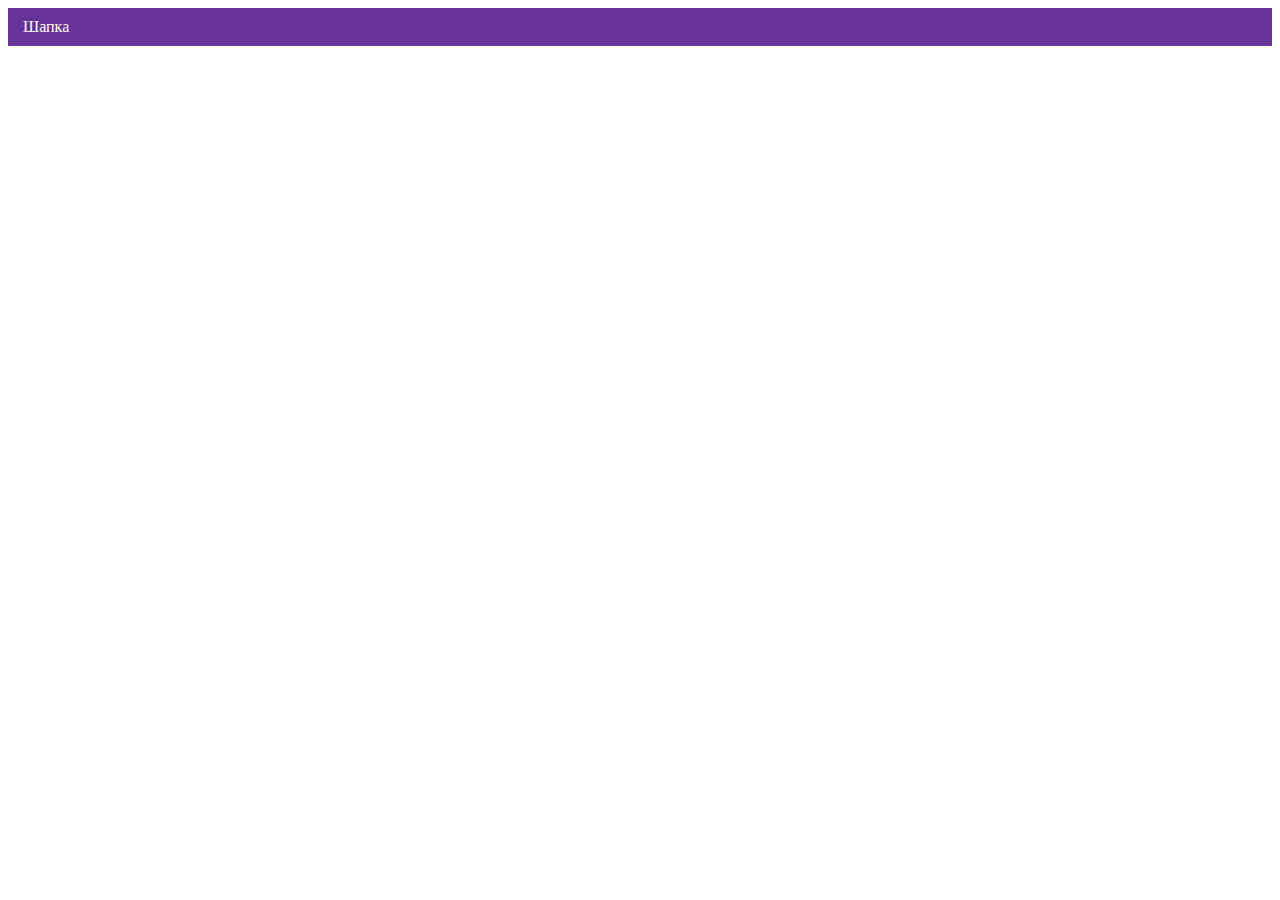
==== index.html @ 61c0e917 "Deploying to gh-pages from @ htmlacademy-adaptive/2410581-cat-energy-30@8639b24ef25d18d57b3f3d0506e5" ====
<!DOCTYPE html><html class="page" lang="ru"><head><meta charset="UTF-8"><title>Название проекта</title><meta name="viewport" content="width=device-width,initial-scale=1"><link rel="stylesheet" href="styles/styles.css"><script src="scripts/index.js" defer="defer"></script></head><body class="page__body"><header class="header">Шапка</header></body></html>
---- styles/styles.css ----
@charset "UTF-8";.header{background-color:#639;color:#fff;padding:10px 15px}
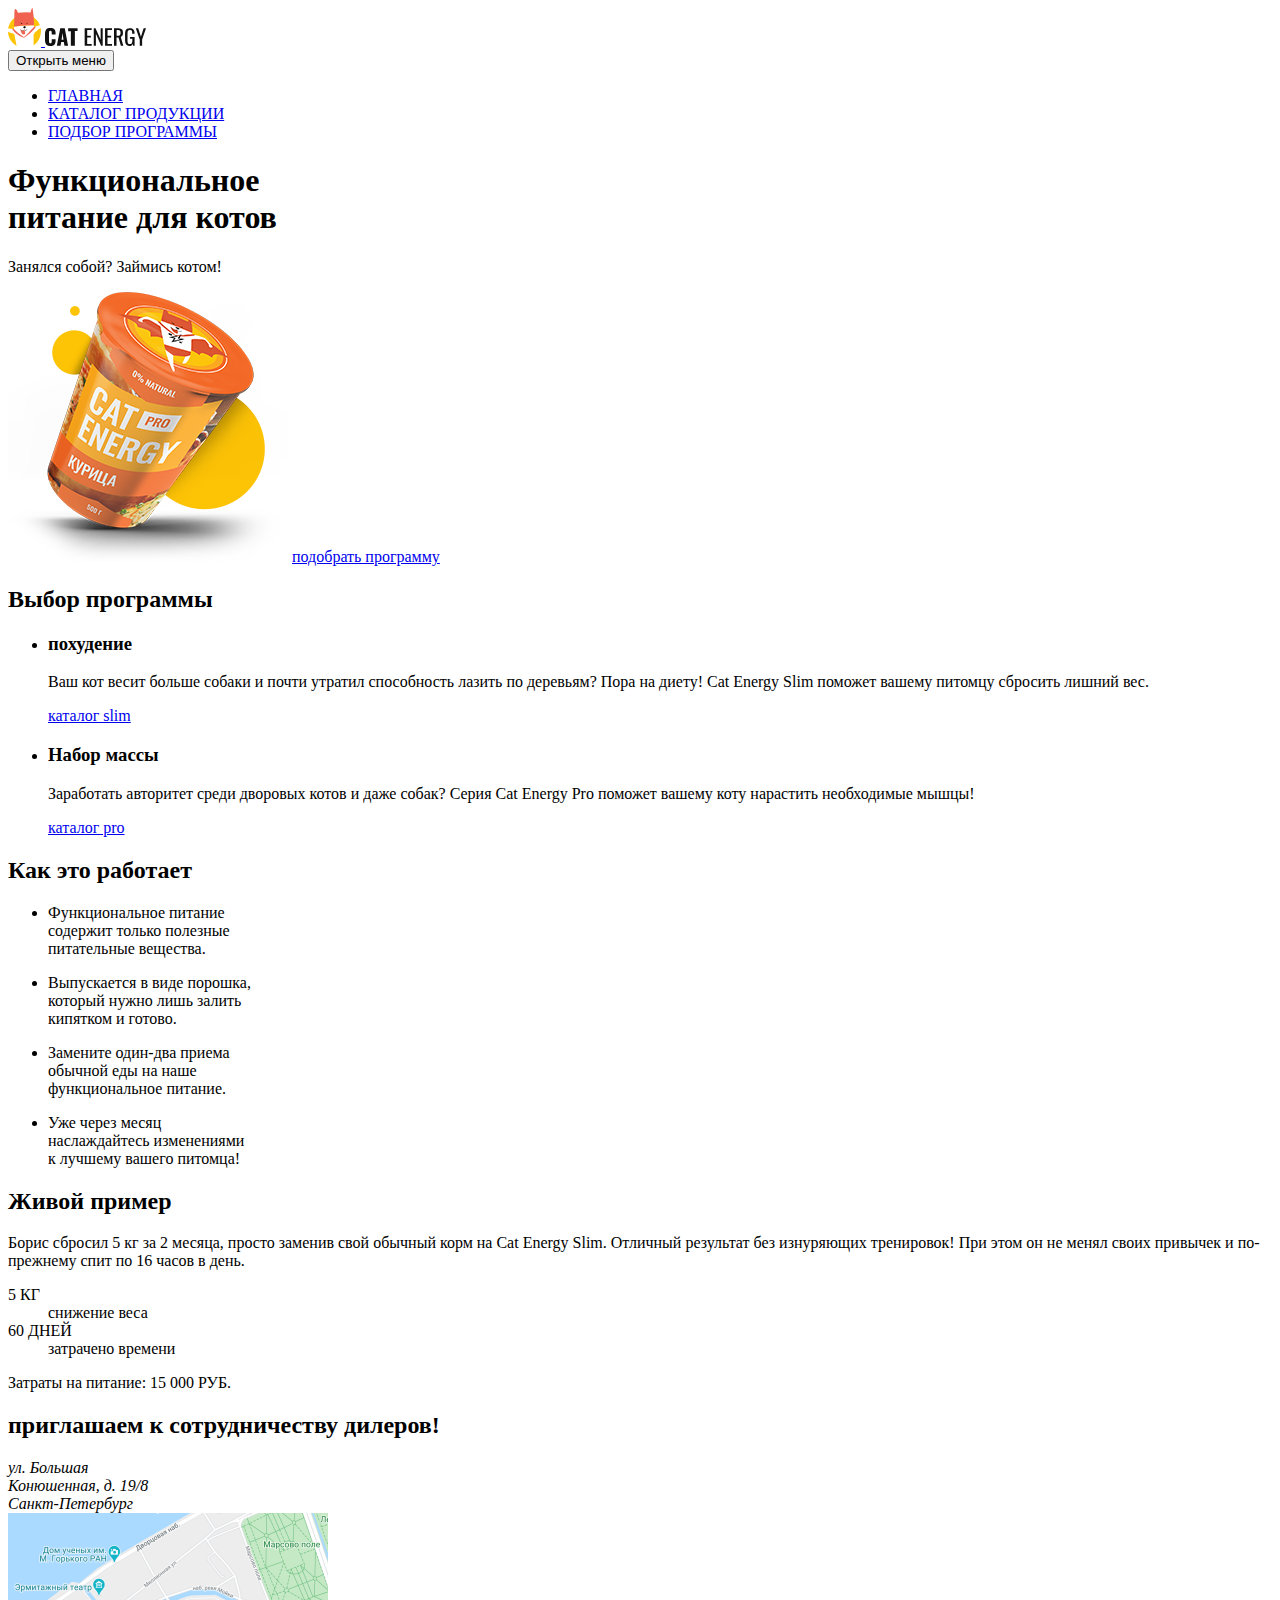
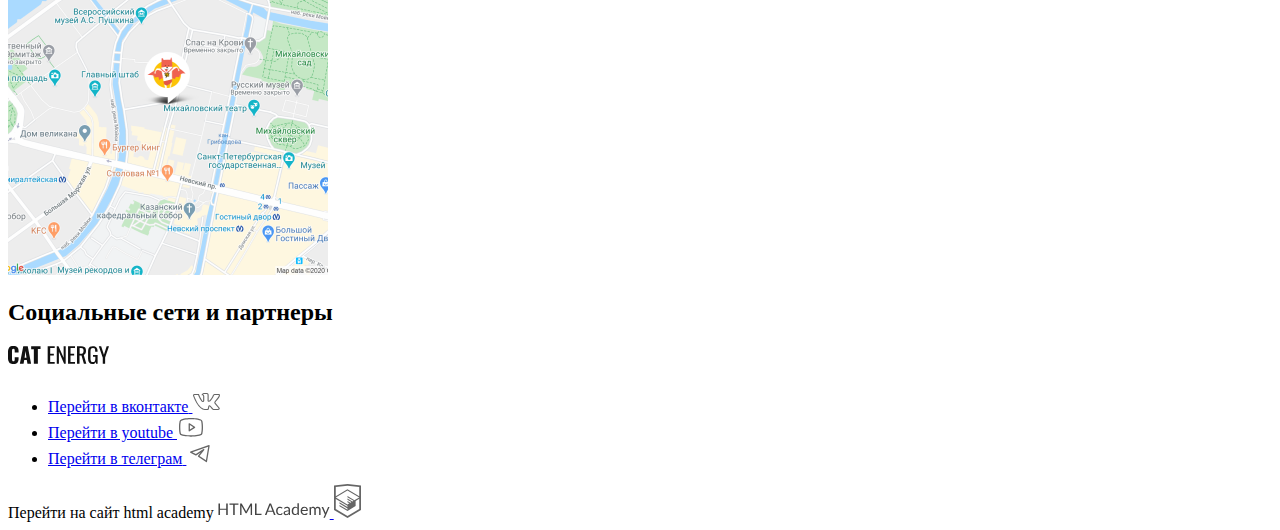
==== commit 12586b1a: "Deploying to gh-pages from @ htmlacademy-adaptive/2410581-cat-energy-30@8e002f0ef8c828c427da7cd1d3d4" ====
--- a/index.html
+++ b/index.html
@@ -1 +1 @@
-<!DOCTYPE html><html class="page" lang="ru"><head><meta charset="UTF-8"><title>Название проекта</title><meta name="viewport" content="width=device-width,initial-scale=1"><link rel="stylesheet" href="styles/styles.css"><script src="scripts/index.js" defer="defer"></script></head><body class="page__body"><header class="header">Шапка</header></body></html>+<!DOCTYPE html><html class="page" lang="ru"><head><meta charset="UTF-8"><title>Cat Energy</title><meta name="viewport" content="width=device-width,initial-scale=1"><link rel="stylesheet" href="styles/styles.css"><script src="scripts/index.js" defer="defer"></script></head><body class="page__body"><div class="wrapper"><header class="main-header"><div class="main-header__container"><a class="main-header__logo" href="#" aria-label="Логотип сайта cat energy."><svg xmlns="http://www.w3.org/2000/svg" width="33" height="38" fill="none" viewBox="0 0 33 38" aria-hidden="true" focusable="false"><g clip-path="url(#a)"><path fill="#FDC305" d="M6.01 20.93v-2.28c6.62-.93 13.3-1.37 19.98-1.34 0 .6 0 1.22-.06 1.84a24.9 24.9 0 0 1 5.94-1.84 16.77 16.77 0 0 0-6.77-8.29A16.25 16.25 0 0 0 5.18 11.1a16.95 16.95 0 0 0-5 9.5l5.83.33ZM26.98 24.48c-1.15 1.3-1.38 1.21-1.38 3.49v9.27a16.7 16.7 0 0 0 5.43-6.05A17.08 17.08 0 0 0 33 23.24c-.01-1.05-.12-2.1-.32-3.13a32.86 32.86 0 0 0-5.7 4.37ZM6.3 25.99s-3.75-1.46-5.14-1.85A8.33 8.33 0 0 0 0 23.85c.1 2.92.96 5.76 2.46 8.24A16.63 16.63 0 0 0 8.6 38L6.3 25.99Z"/><path fill="#F06351" d="M26.04 17.3A92.51 92.51 0 0 0 24.65.66s-.14-1.3-.88-.25c-.58 1.27-.98 2.6-1.19 3.99a68.3 68.3 0 0 0-12.65.34C9.15 2.02 7.77.76 7.11 1c-.66.25-.71 3.34-.71 3.34L6.07 18.6a139.1 139.1 0 0 1 19.97-1.3Z"/><path fill="#000" d="M12.3 14.15c0-.1.98.68 1.39.92.4.25.6.43.6.6 0 .17-.27.34-.62.34-.36 0-.9-.12-1-.27h1.23c-.6-.45-1.15-1-1.6-1.6ZM19.7 14.26l-1.08 1.34c0 .06-.17.35.18.3.4-.06.81-.16 1.2-.29.11 0 .08-.2-.1-.17-.18.02-.69.05-1 .11l.84-1.27s.07-.13-.04-.02ZM16.59 20.41c.46-.2.84-.56 1.08-1.01.28-.66 0-.92-.44-1.01-.6-.11-1.2.01-1.72.34-.39.37-.34.73-.05 1.01.35.27.73.5 1.13.67Z"/><path fill="#F06351" d="M16.2 21.67a1.7 1.7 0 0 1-1.45.99 2.1 2.1 0 0 1-1.46-.43c-.2-.12-.37-.27-.52-.45-.1-.1-.22-.2-.36-.26 0 0 .74 4.14 2.54 4.8 1.8.66 2.12-.76 2.18-1.14a5.76 5.76 0 0 0-.8-3.27c-.03-.3-.04-.1-.14-.24Z"/><path fill="#000" d="M14.57 22.82a3.36 3.36 0 0 1-2.35-1.53.14.14 0 0 1 .09-.13.14.14 0 0 1 .15.03c.5.7 1.25 1.17 2.09 1.31a2.04 2.04 0 0 0 1.61-1l.14-.2.1.21s.37.77 1 .8c.62.05 1.03-.4 1.59-1.28a.14.14 0 0 1 .2 0c.03.02.05.05.06.09 0 .03 0 .07-.02.1-.63 1.02-1.25 1.46-1.86 1.42a1.52 1.52 0 0 1-1.1-.77 2.25 2.25 0 0 1-1.7.95Z"/><path fill="#F06351" d="M25.99 19.12a58.7 58.7 0 0 0-5.02 5.24 31.58 31.58 0 0 1-5.24 4.94c-.22-.53-1.6-1.52-1.6-1.52s-3.1-2.17-5.14-3.86a34.1 34.1 0 0 1-3.1-3.04l-1.98-.1a22.39 22.39 0 0 0 11.89 8.88c.85-.14 3.24-1.87 5.02-3.29a58.15 58.15 0 0 0 5.88-5.95c.5-.6.88-1.28 1.13-2.02-1.09.4-1.84.72-1.84.72Z"/></g><defs><clippath><path fill="#fff" d="M0 0h33v38H0z"/></clippath></defs></svg> </a><a class="main-header__logo-text logo-text" href="#" aria-label="Текстовый логотип сайта cat energy."><svg xmlns="http://www.w3.org/2000/svg" width="101" height="18" fill="none" viewBox="0 0 101 18" aria-hidden="true" focusable="false"><g fill="#111" clip-path="url(#a)"><path d="M1.26 16.54A6.86 6.86 0 0 1 0 12.24v-6.4C-.1 4.3.3 2.77 1.19 1.47 2.05.46 3.39 0 5.37 0 7.35 0 8.61.46 9.4 1.3a5.42 5.42 0 0 1 1.19 3.78v1.54H6.72V4.85a3.7 3.7 0 0 0-.24-1.54 1.16 1.16 0 0 0-1.1-.62c-.56 0-.95.16-1.11.54a4.85 4.85 0 0 0-.24 1.7v8.22c-.04.56.07 1.12.32 1.62.15.38.55.54 1.1.54.56 0 .87-.16 1.03-.54.18-.52.26-1.07.24-1.62v-1.84h3.87v1.54a5.77 5.77 0 0 1-1.19 3.84c-.79.93-2.13 1.39-4.03 1.39-1.9-.08-3.32-.54-4.1-1.54ZM15.25.23h4.5l3.33 17.54h-3.64l-.63-3.7h-2.6l-.64 3.7h-3.72L15.25.23Zm3.24 11.54-.95-6.85-.94 6.85h1.9ZM25.84 3.15h-2.68V.23h9.4v2.85h-2.69v14.69h-4.03V3.15ZM39.75.23h6.96v1.85h-4.5v5.77h3.63v1.77H42.2v6.46h4.5v1.77h-7.03V.23h.08ZM48.76.23h1.74l5.14 11.62V.23h2.05v17.54h-1.58l-5.21-12v12h-2.14V.23ZM60.06.23h6.96v1.85h-4.5v5.77h3.63v1.77H62.5v6.46h4.5v1.77h-6.95V.23ZM69.07.23h3.64c1.43-.1 2.85.28 4.03 1.08C77.6 2 78 3.23 78 4.85c0 2.23-.7 3.61-2.21 4.07l2.53 8.77h-2.45L73.5 9.46h-1.98v8.23H69V.23h.08Zm3.48 7.54c.81.06 1.63-.15 2.3-.62.47-.38.7-1.15.7-2.3a4.85 4.85 0 0 0-.23-1.7c-.18-.39-.49-.71-.87-.92a3.69 3.69 0 0 0-1.74-.3h-1.1v5.76h.94v.08ZM81.16 16.46a7.61 7.61 0 0 1-1.1-4.46V6.15c-.02-1.11.11-2.22.4-3.3.26-.81.78-1.51 1.5-2 .88-.51 1.9-.75 2.92-.7 1.66 0 2.84.39 3.55 1.23a5.77 5.77 0 0 1 1.11 3.85v.62h-2.37V5.3c0-.65-.05-1.29-.16-1.93-.06-.4-.3-.76-.63-1a2.5 2.5 0 0 0-1.5-.38 2.42 2.42 0 0 0-1.58.46 1.75 1.75 0 0 0-.63 1.23c-.1.69-.16 1.38-.16 2.08v6.54c-.06 1 .1 2 .47 2.92.32.62.95.85 1.9.85.37.04.75-.02 1.09-.19.34-.16.62-.42.8-.74.42-.97.61-2.02.56-3.07v-1.23h-2.3V9.08h4.59v8.69h-1.58l-.24-2c-.2.67-.64 1.25-1.22 1.66-.6.4-1.3.6-2.02.57a4.05 4.05 0 0 1-3.4-1.54ZM94.68 11.62 90.8.3h2.37l2.76 8.46L98.63.3H101l-3.87 11.3v6.16h-2.37v-6.15h-.08Z"/></g><defs><clippath><path fill="#fff" d="M0 0h101v18H0z"/></clippath></defs></svg></a><nav class="main-nav"><button class="main-nav__toggle toggle-burger" type="button"><span class="visually-hidden">Открыть меню</span></button><ul class="main-nav__list"><li class="main-nav__item main-nav__item--current"><a class="main-nav__link" href="#">ГЛАВНАЯ</a></li><li class="main-nav__item"><a class="main-nav__link" href="catalog.html">КАТАЛОГ ПРОДУКЦИИ</a></li><li class="main-nav__item"><a class="main-nav__link" href="form.html">ПОДБОР ПРОГРАММЫ</a></li></ul></nav></div></header><main class="main-content"><section class="hero"><div class="hero__container"><h1 class="hero__title">Функциональное<br>питание для котов</h1><p class="hero__slogan">Занялся собой? Займись котом!</p><img class="hero__product-image" src="images/hero-product.png" alt="Корм для кота со вкусом курицы." width="280" height="270"> <a class="hero__button button" href="#">подобрать программу</a></div></section><section class="programs"><h2 class="visually-hidden">Выбор программы</h2><div class="programs__container"><ul class="programs__list"><li class="programs__item programs__item--weight-loss"><h3 class="programs__title">похудение</h3><p class="programs__text">Ваш кот весит больше собаки и&nbsp;почти утратил способность лазить по&nbsp;деревьям? Пора на&nbsp;диету! Cat Energy Slim поможет вашему питомцу сбросить лишний вес.</p><a class="programs__link" href="form.html">каталог slim</a></li><li class="programs__item programs__item--weight-gain"><h3 class="programs__title">Набор массы</h3><p class="programs__text">Заработать авторитет среди дворовых котов и даже собак? Серия Cat Energy Pro поможет вашему коту нарастить необходимые мышцы!</p><a class="programs__link" href="form.html">каталог pro</a></li></ul></div></section><section class="about"><div class="about__container"><h2 class="about__title">Как это работает</h2><ul class="about__list"><li class="about__item about__item--eco"><p class="about__description">Функциональное питание<br>содержит только полезные<br>питательные вещества.</p></li><li class="about__item about__item--fast"><p class="about__description">Выпускается в виде порошка,<br>который нужно лишь залить<br>кипятком и готово.</p></li><li class="about__item about__item--food"><p class="about__description">Замените один-два приема<br>обычной еды на наше<br>функциональное питание.</p></li><li class="about__item about__item--time"><p class="about__description">Уже через месяц<br>наслаждайтесь изменениями<br>к&nbsp;лучшему вашего питомца!</p></li></ul></div></section><section class="example"><h2 class="example__title">Живой пример</h2><p class="example__text">Борис сбросил 5&nbsp;кг за&nbsp;2&nbsp;месяца, просто заменив свой обычный корм на&nbsp;Cat Energy Slim. Отличный результат без изнуряющих тренировок! При этом он&nbsp;не&nbsp;менял своих привычек и&nbsp;по-прежнему спит по&nbsp;16&nbsp;часов в&nbsp;день.</p><dl class="example__list"><div class="example__item"><dt class="example__number">5 КГ</dt><dd class="example__descrtiption">снижение веса</dd></div><div class="example__item"><dt class="example__number">60 ДНЕЙ</dt><dd class="example__descrtiption">затрачено времени</dd></div></dl><p class="example__expense"><span class="example__text">Затраты на питание:</span> <span class="example__prise">15 000 РУБ.</span></p></section></main><footer class="main-footer footer"><section class="invitation"><div class="invitation__container"><div class="invitation__content"><h2 class="invitation__title">приглашаем к&nbsp;сотрудничеству дилеров!</h2><address class="invitation__address">ул. Большая<br>Конюшенная, д. 19/8<br>Санкт-Петербург</address></div><img class="invitation__map" src="images/map.png" alt="Локация магазина cat energy." width="320" height="362"></div></section><section class="footer__logos"><h2 class="visually-hidden">Социальные сети и партнеры</h2><a class="main-footer__logo-text logo-text" href="#" aria-label="Текстовый логотип сайта cat energy."><svg xmlns="http://www.w3.org/2000/svg" width="128" height="24" fill="none" viewBox="0 0 128 24" aria-hidden="true" focusable="false"><g fill="#111" clip-path="url(#a)"><path d="M1.26 16.54A6.86 6.86 0 0 1 0 12.24v-6.4C-.1 4.3.3 2.77 1.19 1.47 2.05.46 3.39 0 5.37 0 7.35 0 8.61.46 9.4 1.3a5.42 5.42 0 0 1 1.19 3.78v1.54H6.72V4.85a3.7 3.7 0 0 0-.24-1.54 1.16 1.16 0 0 0-1.1-.62c-.56 0-.95.16-1.11.54a4.85 4.85 0 0 0-.24 1.7v8.22c-.04.56.07 1.12.32 1.62.15.38.55.54 1.1.54.56 0 .87-.16 1.03-.54.18-.52.26-1.07.24-1.62v-1.84h3.87v1.54a5.77 5.77 0 0 1-1.19 3.84c-.79.93-2.13 1.39-4.03 1.39-1.9-.08-3.32-.54-4.1-1.54ZM15.25.23h4.5l3.33 17.54h-3.64l-.63-3.7h-2.6l-.64 3.7h-3.72L15.25.23Zm3.24 11.54-.95-6.85-.94 6.85h1.9ZM25.84 3.15h-2.68V.23h9.4v2.85h-2.69v14.69h-4.03V3.15ZM39.75.23h6.96v1.85h-4.5v5.77h3.63v1.77H42.2v6.46h4.5v1.77h-7.03V.23h.08ZM48.76.23h1.74l5.14 11.62V.23h2.05v17.54h-1.58l-5.21-12v12h-2.14V.23ZM60.06.23h6.96v1.85h-4.5v5.77h3.63v1.77H62.5v6.46h4.5v1.77h-6.95V.23ZM69.07.23h3.64c1.43-.1 2.85.28 4.03 1.08C77.6 2 78 3.23 78 4.85c0 2.23-.7 3.61-2.21 4.07l2.53 8.77h-2.45L73.5 9.46h-1.98v8.23H69V.23h.08Zm3.48 7.54c.81.06 1.63-.15 2.3-.62.47-.38.7-1.15.7-2.3a4.85 4.85 0 0 0-.23-1.7c-.18-.39-.49-.71-.87-.92a3.69 3.69 0 0 0-1.74-.3h-1.1v5.76h.94v.08ZM81.16 16.46a7.61 7.61 0 0 1-1.1-4.46V6.15c-.02-1.11.11-2.22.4-3.3.26-.81.78-1.51 1.5-2 .88-.51 1.9-.75 2.92-.7 1.66 0 2.84.39 3.55 1.23a5.77 5.77 0 0 1 1.11 3.85v.62h-2.37V5.3c0-.65-.05-1.29-.16-1.93-.06-.4-.3-.76-.63-1a2.5 2.5 0 0 0-1.5-.38 2.42 2.42 0 0 0-1.58.46 1.75 1.75 0 0 0-.63 1.23c-.1.69-.16 1.38-.16 2.08v6.54c-.06 1 .1 2 .47 2.92.32.62.95.85 1.9.85.37.04.75-.02 1.09-.19.34-.16.62-.42.8-.74.42-.97.61-2.02.56-3.07v-1.23h-2.3V9.08h4.59v8.69h-1.58l-.24-2c-.2.67-.64 1.25-1.22 1.66-.6.4-1.3.6-2.02.57a4.05 4.05 0 0 1-3.4-1.54ZM94.68 11.62 90.8.3h2.37l2.76 8.46L98.63.3H101l-3.87 11.3v6.16h-2.37v-6.15h-.08Z"/></g><defs><clippath><path fill="#fff" d="M0 0h101v18H0z"/></clippath></defs></svg></a><ul class="footer__social social"><li class="social__item"><a class="social__link" href="#"><span class="visually-hidden">Перейти в вконтакте</span> <svg xmlns="http://www.w3.org/2000/svg" width="28" height="22" fill="none" viewBox="0 0 28 22" aria-hidden="true" focusable="false"><path fill="#666" d="M1 5.34c0-.86.52-1.32 1.55-1.38l3.97.02c.26 0 .44.13.53.38.4 1.26.86 2.34 1.37 3.25.5.92 1.17 1.97 1.99 3.16.07.15.18.23.34.23.13 0 .22-.06.3-.18l.07-.28.03-4.35c0-.3-.07-.5-.23-.6-.15-.1-.43-.18-.83-.23-.32-.05-.48-.23-.48-.55 0-.07 0-.12.02-.15.38-1.09 1.44-1.63 3.2-1.63l1.5-.03c.67 0 1.23.16 1.67.48.44.32.67.82.67 1.5v5.72c.12.08.24.12.34.12.27 0 .5-.15.7-.45 1.95-2.58 3-4.31 3.17-5.18 0-.02.01-.06.05-.13.12-.25.33-.47.61-.65.29-.19.53-.31.75-.38a.55.55 0 0 1 .24-.05h4.13l.26.03c.36 0 .63.16.83.47.07.1.12.21.15.33a2.4 2.4 0 0 1 .06.55v.18a6.11 6.11 0 0 1-.94 2.2c-.5.78-1.15 1.62-1.93 2.53-.79.9-1.27 1.5-1.47 1.78-.16.2-.24.39-.24.56 0 .13.07.28.21.45l3.9 4.63c.2.26.31.56.31.88 0 .38-.16.7-.48.95-.32.25-.7.4-1.14.43l-.46.02h-4.04c-.02 0-.06 0-.11.02a.86.86 0 0 1-.1.01c-.4 0-.76-.16-1.1-.48-.12-.13-.96-1.12-2.5-2.97a1.39 1.39 0 0 0-.38-.32 38.47 38.47 0 0 0-.53 2.24l-.08.42a1.4 1.4 0 0 1-1.12 1.06l-.37.02h-2.61c-1.48 0-2.95-.63-4.41-1.9a19.3 19.3 0 0 1-3.96-4.95 47.51 47.51 0 0 1-3.28-7.05A1.92 1.92 0 0 1 1 5.34Zm16.01 6.51c-.37 0-.7-.1-1.01-.29a.9.9 0 0 1-.45-.79V5c0-.34-.1-.58-.27-.72-.18-.14-.49-.21-.93-.21l-1.52.05c-.76 0-1.34.12-1.73.37.78.36 1.17.93 1.17 1.71v4.43a1.5 1.5 0 0 1-.53 1.04c-.32.28-.68.42-1.07.42-.53 0-.94-.24-1.22-.73a26.16 26.16 0 0 1-3.1-5.63l-.23-.66-3.55-.02c-.23 0-.36.01-.38.03-.03.03-.04.1-.04.22 0 .15.01.3.05.48l.56 1.4c1.49 3.64 3.11 6.51 4.86 8.6 1.75 2.1 3.47 3.15 5.16 3.15h2.66c.1 0 .19-.03.24-.09.05-.06.1-.17.13-.34l.06-.25.5-2.21c.15-.3.27-.5.38-.6.2-.2.42-.28.69-.28.43 0 .86.24 1.3.73l2.27 2.71c.14.22.3.33.45.33h4.4c.53 0 .8-.13.8-.38a.47.47 0 0 0-.08-.25l-3.87-4.55c-.3-.35-.45-.73-.45-1.13 0-.4.14-.8.43-1.16.23-.34.68-.9 1.34-1.67.67-.78 1.25-1.51 1.75-2.19.5-.68.82-1.3.98-1.85l.08-.33a.37.37 0 0 1-.02-.16c0-.07-.01-.14-.03-.19h-4.18c-.27.1-.48.25-.64.45L21.8 6c-.45 1.16-1.6 2.94-3.5 5.36-.36.33-.8.5-1.3.5Z"/></svg></a></li><li class="social__item"><a class="social__link" href="#"><span class="visually-hidden">Перейти в youtube</span> <svg xmlns="http://www.w3.org/2000/svg" width="28" height="22" fill="none" viewBox="0 0 28 22" aria-hidden="true" focusable="false"><path fill="#666" d="m17.85 10.8-5.24-3.5a.65.65 0 0 0-1.01.55v6.98a.65.65 0 0 0 1.01.54l5.24-3.49a.65.65 0 0 0 0-1.09Zm-4.94 2.8V9.08l3.4 2.27-3.4 2.27Zm12.48-8.56a2.4 2.4 0 0 0-1.45-1.63C20.22 1.98 14.25 2 14 2s-6.22-.02-9.94 1.4a2.4 2.4 0 0 0-1.45 1.64 25.32 25.32 0 0 0-.61 6.3c0 3.26.33 5.22.61 6.3a2.4 2.4 0 0 0 1.45 1.63c3.72 1.43 9.69 1.4 9.94 1.4h.08c.75 0 6.31-.04 9.86-1.4a2.4 2.4 0 0 0 1.45-1.64c.28-1.07.61-3.03.61-6.3 0-3.25-.33-5.22-.61-6.29Zm-1.27 12.27a1.1 1.1 0 0 1-.65.74c-3.5 1.34-9.4 1.32-9.47 1.32-.07 0-5.98.02-9.47-1.32a1.09 1.09 0 0 1-.65-.74c-.27-1-.57-2.85-.57-5.97 0-3.12.3-4.97.57-5.97a1.1 1.1 0 0 1 .65-.74C8.03 3.29 13.93 3.3 14 3.3c.07 0 5.98-.02 9.47 1.32a1.1 1.1 0 0 1 .65.74c.27 1 .57 2.85.57 5.97 0 3.12-.3 4.96-.57 5.97Z"/></svg></a></li><li class="social__item"><a class="social__link" href="#"><span class="visually-hidden">Перейти в телеграм</span> <svg xmlns="http://www.w3.org/2000/svg" width="28" height="22" fill="none" viewBox="0 0 28 22" aria-hidden="true" focusable="false"><path fill="#666" fill-rule="evenodd" d="M23.46 3.15c.18.15.27.38.23.61l-2.63 15.76a.66.66 0 0 1-1.01.44l-7.88-5.25a.66.66 0 0 1-.15-.96l2.61-3.26-4.36 2.9a.66.66 0 0 1-.65.05L4.36 10.8a.66.66 0 0 1 .08-1.2l18.38-6.57a.66.66 0 0 1 .64.11ZM6.33 10.32l3.53 1.77 7.56-5.04a.66.66 0 0 1 .88.96l-4.8 6 6.43 4.3 2.28-13.66-15.88 5.67Z" clip-rule="evenodd"/></svg></a></li></ul><div class="footer__academy-link academy-link"><span class="visually-hidden">Перейти на сайт html academy</span> <a class="academy-link__text" href="#" aria-label="Текстовый логотип сайта html-academy."><svg xmlns="http://www.w3.org/2000/svg" width="112" height="15" fill="none" viewBox="0 0 112 15" aria-hidden="true" focusable="false"><path fill="#444" d="M9.75.54V12H8.2V6.78H2.02V12H.46V.54h1.56v5.1H8.2V.55h1.55Zm10.68 1.3h-3.7V12h-1.55V1.84h-3.72V.54h8.97v1.3ZM34.06.54V12H32.7V3.58a8.56 8.56 0 0 1 .04-.76L28.81 10c-.12.24-.31.36-.56.36h-.23c-.25 0-.43-.12-.56-.36l-4.01-7.2a7 7 0 0 1 .05.79V12h-1.36V.54h1.14a1 1 0 0 1 .32.04c.07.02.15.1.22.22l3.96 7.06a6.97 6.97 0 0 1 .36.82 9.93 9.93 0 0 1 .36-.83L32.38.8c.07-.12.14-.2.21-.22.08-.03.2-.04.33-.04h1.14ZM43.5 10.7V12H37V.54h1.54V10.7h4.96Zm10.88-2.96-1.8-4.66a9.55 9.55 0 0 1-.34-1.07c-.1.43-.22.79-.34 1.08l-1.8 4.65h4.28ZM57.61 12h-1.2a.52.52 0 0 1-.33-.1.64.64 0 0 1-.2-.27l-1.07-2.77h-5.14l-1.07 2.77c-.04.1-.1.18-.19.26-.09.07-.2.11-.33.11h-1.2L51.46.54h1.57L57.6 12Zm6.6-6.66a.64.64 0 0 1-.13.13.29.29 0 0 1-.18.05.49.49 0 0 1-.26-.1 3.65 3.65 0 0 0-.88-.44c-.2-.07-.46-.1-.75-.1-.4 0-.76.07-1.06.22-.3.13-.56.34-.77.6-.2.27-.36.6-.46.97-.1.38-.15.8-.15 1.27 0 .5.05.93.16 1.32.12.37.27.7.48.96.2.25.45.45.74.59.3.13.62.2.98.2.35 0 .64-.04.86-.12.22-.09.4-.18.55-.28l.37-.27c.1-.09.2-.13.3-.13.11 0 .2.04.27.13l.4.52c-.18.22-.38.4-.6.56a3.81 3.81 0 0 1-1.54.62c-.28.05-.57.07-.86.07-.5 0-.98-.1-1.42-.28-.43-.18-.8-.45-1.13-.8-.32-.36-.57-.8-.75-1.32a5.33 5.33 0 0 1-.27-1.77c0-.6.08-1.16.25-1.67.17-.51.41-.95.73-1.32.33-.37.73-.66 1.2-.87.47-.2 1.01-.31 1.63-.31a3.55 3.55 0 0 1 2.66 1.06l-.37.5Zm6.39 3.01c-.66.02-1.22.08-1.68.16-.46.08-.84.19-1.13.32-.29.14-.5.3-.63.47-.13.19-.2.39-.2.61 0 .22.04.4.11.55.07.16.16.29.28.39.12.1.26.17.42.21.17.05.35.07.53.07a2.65 2.65 0 0 0 1.27-.3 4.36 4.36 0 0 0 1.02-.8V8.35ZM66 5.04a4.47 4.47 0 0 1 3.17-1.29c.45 0 .85.08 1.2.23a2.48 2.48 0 0 1 1.44 1.59c.12.38.18.8.18 1.25V12h-.63a.65.65 0 0 1-.32-.06c-.08-.05-.14-.14-.18-.28l-.16-.76c-.21.2-.42.37-.62.52a3.45 3.45 0 0 1-1.36.62 3.69 3.69 0 0 1-1.73-.04c-.28-.1-.52-.22-.73-.4-.2-.18-.36-.4-.49-.66-.11-.28-.17-.6-.17-.96 0-.32.09-.63.26-.92.18-.3.46-.57.86-.8.4-.23.9-.41 1.54-.56.64-.15 1.42-.23 2.34-.25v-.63c0-.63-.14-1.1-.41-1.43-.27-.32-.67-.49-1.2-.49a2.53 2.53 0 0 0-1.5.44c-.17.1-.32.2-.44.3a.64.64 0 0 1-.37.12.42.42 0 0 1-.25-.07.76.76 0 0 1-.18-.2L66 5.05Zm13.44.78c-.27-.35-.56-.6-.86-.74-.31-.14-.66-.22-1.04-.22-.76 0-1.34.27-1.74.81-.4.54-.6 1.3-.6 2.3 0 .53.04.99.13 1.37.09.37.22.68.4.92.17.24.39.42.65.53.25.11.54.17.87.17.47 0 .87-.1 1.22-.32.35-.21.68-.51.97-.9V5.82Zm1.42-5.6V12h-.84c-.2 0-.34-.1-.39-.3l-.13-.98c-.34.42-.74.75-1.18 1-.44.26-.96.4-1.54.4a2.66 2.66 0 0 1-2.23-1.06 3.75 3.75 0 0 1-.61-1.3 6.67 6.67 0 0 1 .02-3.45c.16-.52.39-.96.69-1.34a3.16 3.16 0 0 1 2.57-1.22 2.9 2.9 0 0 1 2.22.95V.22h1.42Zm7.68 6.84c0-.33-.05-.63-.15-.9a1.92 1.92 0 0 0-1.93-1.34c-.68 0-1.22.2-1.62.6-.4.4-.64.94-.74 1.64h4.44Zm1.15 3.8c-.18.22-.39.4-.63.56a4.03 4.03 0 0 1-1.66.61c-.3.06-.6.08-.89.08a4.2 4.2 0 0 1-1.55-.28 3.51 3.51 0 0 1-2.02-2.19 5.51 5.51 0 0 1-.04-3.44c.18-.5.43-.91.76-1.27.32-.36.72-.65 1.19-.85a3.87 3.87 0 0 1 2.93-.06c.41.16.77.4 1.07.7.3.3.54.68.71 1.14.17.44.26.96.26 1.53 0 .23-.03.38-.08.45-.04.07-.13.11-.27.11h-5.41c.01.51.08.96.2 1.34.13.38.3.7.53.95.23.25.5.44.8.57.31.12.66.18 1.04.18a3.1 3.1 0 0 0 1.6-.39c.18-.1.34-.18.46-.26a.63.63 0 0 1 .33-.13c.11 0 .2.04.27.13l.4.52ZM91.57 12V3.9h.85c.2 0 .33.1.38.3l.1.82c.3-.36.64-.67 1-.9.38-.23.81-.35 1.3-.35.55 0 .99.15 1.33.45.34.3.58.72.73 1.24a2.65 2.65 0 0 1 1.8-1.6 3.32 3.32 0 0 1 1.93.12c.34.13.62.33.85.59.23.26.41.58.53.97.13.37.19.8.19 1.3V12h-1.43V6.84c0-.63-.14-1.11-.42-1.44-.28-.33-.68-.5-1.2-.5a1.8 1.8 0 0 0-1.22.5c-.16.15-.3.35-.39.6-.09.24-.13.52-.13.84V12h-1.44V6.84c0-.65-.13-1.14-.39-1.46-.26-.32-.64-.48-1.14-.48-.35 0-.68.1-.98.3-.3.18-.57.43-.82.76V12h-1.43Zm19.94-8.1L107 14.4c-.05.1-.1.18-.18.25-.07.06-.18.1-.33.1h-1.06l1.48-3.22-3.34-7.63h1.23c.12 0 .22.03.29.1.07.05.12.12.15.2l2.17 5.1c.08.22.16.45.21.7.08-.25.16-.49.25-.71l2.1-5.1a.44.44 0 0 1 .16-.2.44.44 0 0 1 .26-.1h1.13Z"/></svg> </a><a class="academy-link__icon" href="#" aria-label="Логотип html-academy."><svg xmlns="http://www.w3.org/2000/svg" width="27" height="34" fill="none" viewBox="0 0 27 34" aria-hidden="true" focusable="false"><g clip-path="url(#a)"><path fill="#666" d="M13.64.02 13.5 0 0 1.4v24.61L13.5 34 27 26.01V1.41L13.64 0Zm11.6 25L13.5 31.96 1.77 25.02v-10.1l11.68 6.93.02 1.25-8.02-4.75v1.23l8.04 4.8.02 1.3-8.05-4.76v1.22l8.04 4.81 8.12-4.83V16.9l3.62-2.15v10.26Zm0-11.57L22 15.33l-1.48.88-7.06-4.19-.01 1.23 6.04 3.57-.06.03-.13.07-.86.5-4.98-2.95-.01 1.22 3.93 2.33-.93.61-.02.01-2.97-1.74-.01 1.23 1.94 1.13-1.98 1.19L1.8 13.58l11.63-6.96 11.8 6.83Zm0-1.22L13.43 5.3 1.77 12.22V2.99L13.5 1.76 25.23 3v9.24Z"/></g><defs><clippath><path fill="#fff" d="M0 0h27v34H0z"/></clippath></defs></svg></a></div></section></footer></div></body></html>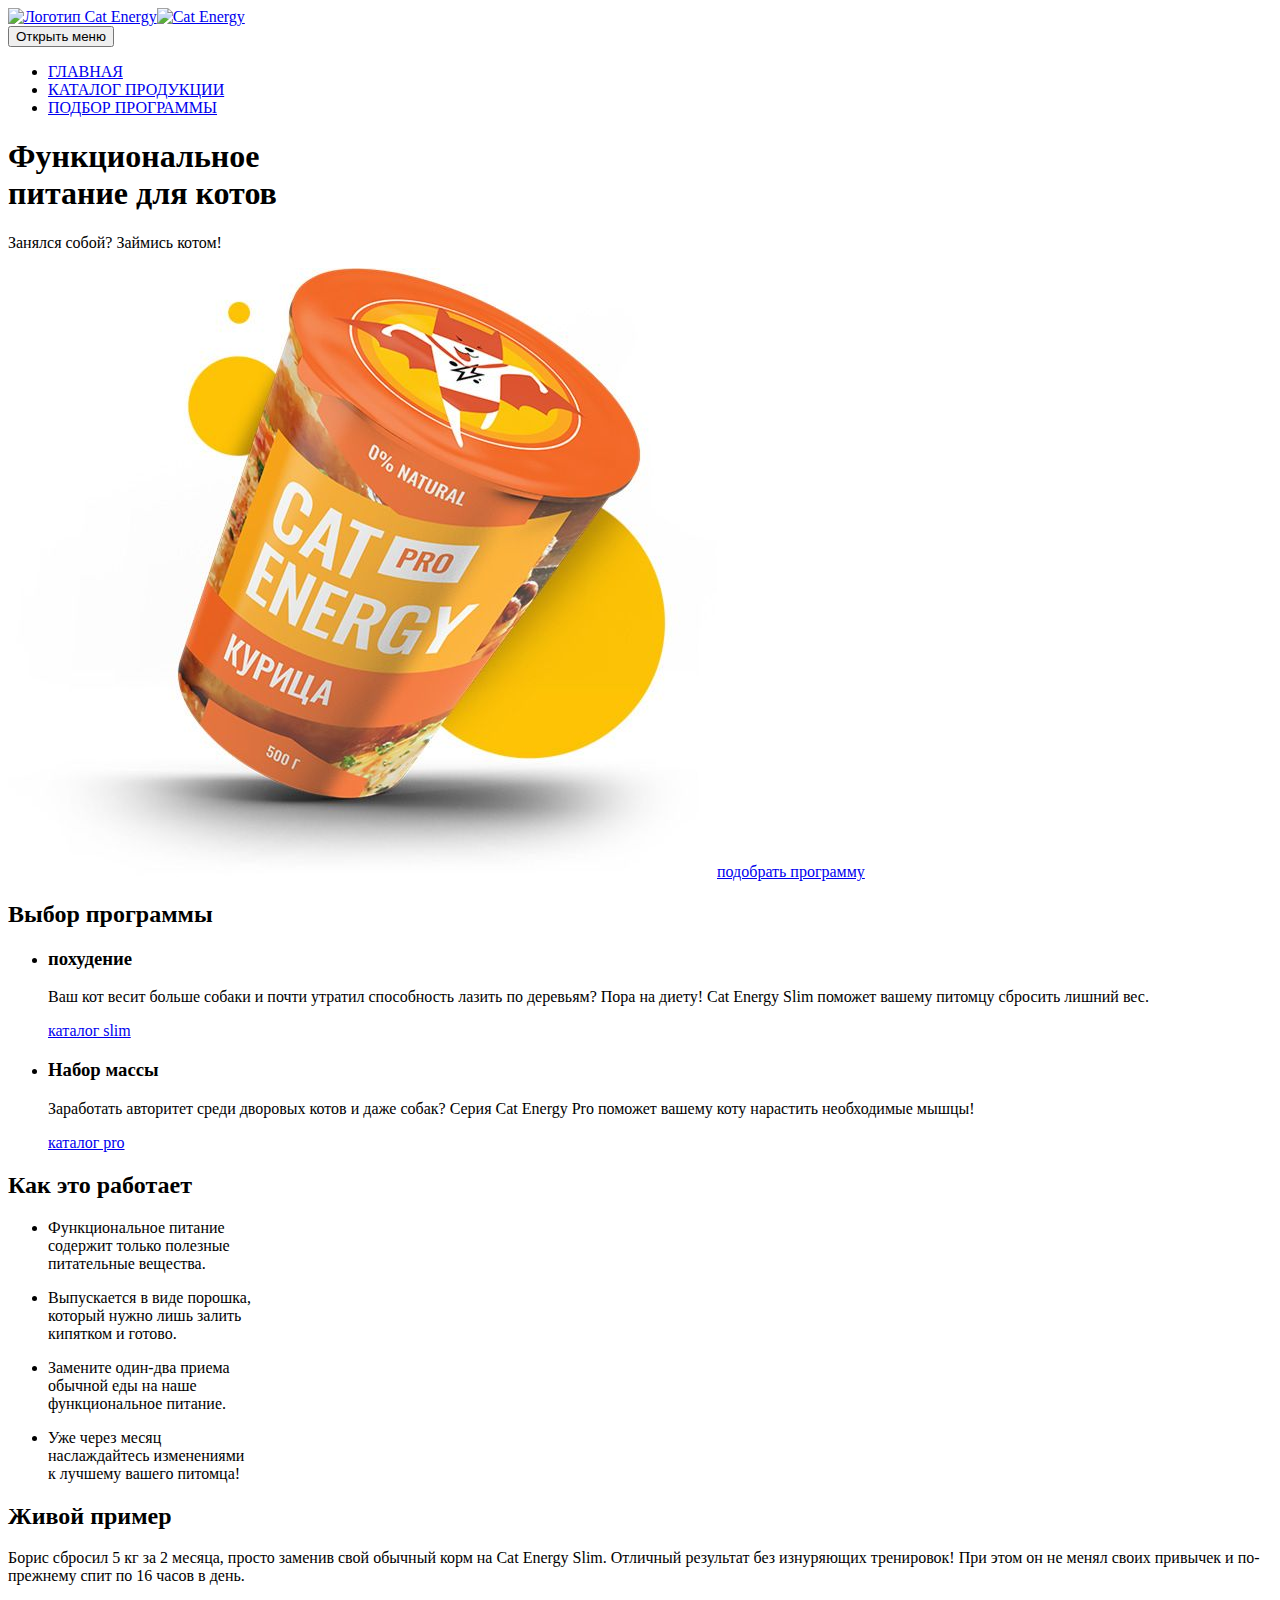
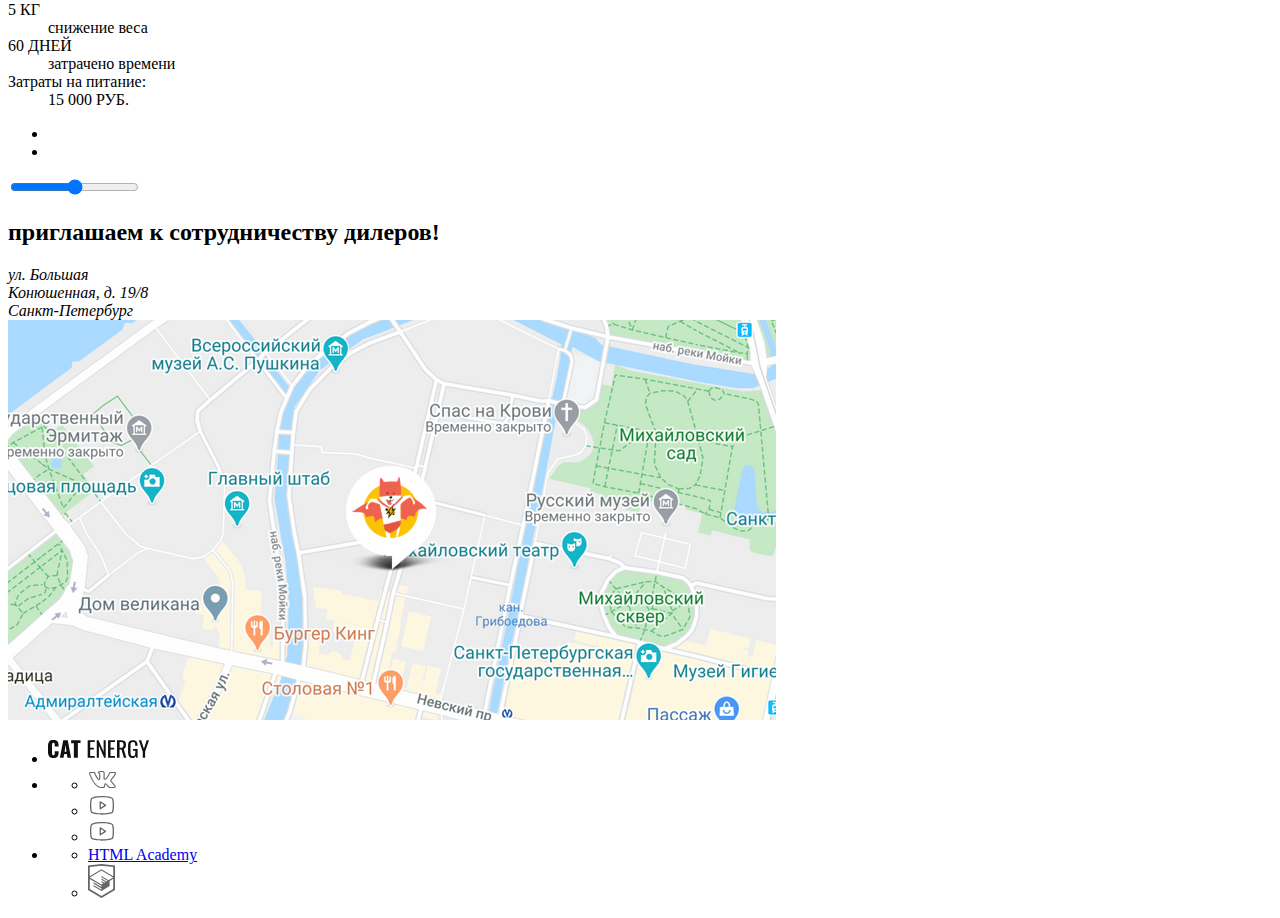
==== commit a8346da0: "Deploying to gh-pages from @ htmlacademy-adaptive/2410581-cat-energy-30@7c91f122315bc6bcf9e6f7c8ae7c" ====
--- a/index.html
+++ b/index.html
@@ -1 +1 @@
-<!DOCTYPE html><html class="page" lang="ru"><head><meta charset="UTF-8"><title>Cat Energy</title><meta name="viewport" content="width=device-width,initial-scale=1"><link rel="stylesheet" href="styles/styles.css"><script src="scripts/index.js" defer="defer"></script></head><body class="page__body"><div class="wrapper"><header class="main-header"><div class="main-header__container"><a class="main-header__logo" href="#" aria-label="Логотип сайта cat energy."><svg xmlns="http://www.w3.org/2000/svg" width="33" height="38" fill="none" viewBox="0 0 33 38" aria-hidden="true" focusable="false"><g clip-path="url(#a)"><path fill="#FDC305" d="M6.01 20.93v-2.28c6.62-.93 13.3-1.37 19.98-1.34 0 .6 0 1.22-.06 1.84a24.9 24.9 0 0 1 5.94-1.84 16.77 16.77 0 0 0-6.77-8.29A16.25 16.25 0 0 0 5.18 11.1a16.95 16.95 0 0 0-5 9.5l5.83.33ZM26.98 24.48c-1.15 1.3-1.38 1.21-1.38 3.49v9.27a16.7 16.7 0 0 0 5.43-6.05A17.08 17.08 0 0 0 33 23.24c-.01-1.05-.12-2.1-.32-3.13a32.86 32.86 0 0 0-5.7 4.37ZM6.3 25.99s-3.75-1.46-5.14-1.85A8.33 8.33 0 0 0 0 23.85c.1 2.92.96 5.76 2.46 8.24A16.63 16.63 0 0 0 8.6 38L6.3 25.99Z"/><path fill="#F06351" d="M26.04 17.3A92.51 92.51 0 0 0 24.65.66s-.14-1.3-.88-.25c-.58 1.27-.98 2.6-1.19 3.99a68.3 68.3 0 0 0-12.65.34C9.15 2.02 7.77.76 7.11 1c-.66.25-.71 3.34-.71 3.34L6.07 18.6a139.1 139.1 0 0 1 19.97-1.3Z"/><path fill="#000" d="M12.3 14.15c0-.1.98.68 1.39.92.4.25.6.43.6.6 0 .17-.27.34-.62.34-.36 0-.9-.12-1-.27h1.23c-.6-.45-1.15-1-1.6-1.6ZM19.7 14.26l-1.08 1.34c0 .06-.17.35.18.3.4-.06.81-.16 1.2-.29.11 0 .08-.2-.1-.17-.18.02-.69.05-1 .11l.84-1.27s.07-.13-.04-.02ZM16.59 20.41c.46-.2.84-.56 1.08-1.01.28-.66 0-.92-.44-1.01-.6-.11-1.2.01-1.72.34-.39.37-.34.73-.05 1.01.35.27.73.5 1.13.67Z"/><path fill="#F06351" d="M16.2 21.67a1.7 1.7 0 0 1-1.45.99 2.1 2.1 0 0 1-1.46-.43c-.2-.12-.37-.27-.52-.45-.1-.1-.22-.2-.36-.26 0 0 .74 4.14 2.54 4.8 1.8.66 2.12-.76 2.18-1.14a5.76 5.76 0 0 0-.8-3.27c-.03-.3-.04-.1-.14-.24Z"/><path fill="#000" d="M14.57 22.82a3.36 3.36 0 0 1-2.35-1.53.14.14 0 0 1 .09-.13.14.14 0 0 1 .15.03c.5.7 1.25 1.17 2.09 1.31a2.04 2.04 0 0 0 1.61-1l.14-.2.1.21s.37.77 1 .8c.62.05 1.03-.4 1.59-1.28a.14.14 0 0 1 .2 0c.03.02.05.05.06.09 0 .03 0 .07-.02.1-.63 1.02-1.25 1.46-1.86 1.42a1.52 1.52 0 0 1-1.1-.77 2.25 2.25 0 0 1-1.7.95Z"/><path fill="#F06351" d="M25.99 19.12a58.7 58.7 0 0 0-5.02 5.24 31.58 31.58 0 0 1-5.24 4.94c-.22-.53-1.6-1.52-1.6-1.52s-3.1-2.17-5.14-3.86a34.1 34.1 0 0 1-3.1-3.04l-1.98-.1a22.39 22.39 0 0 0 11.89 8.88c.85-.14 3.24-1.87 5.02-3.29a58.15 58.15 0 0 0 5.88-5.95c.5-.6.88-1.28 1.13-2.02-1.09.4-1.84.72-1.84.72Z"/></g><defs><clippath><path fill="#fff" d="M0 0h33v38H0z"/></clippath></defs></svg> </a><a class="main-header__logo-text logo-text" href="#" aria-label="Текстовый логотип сайта cat energy."><svg xmlns="http://www.w3.org/2000/svg" width="101" height="18" fill="none" viewBox="0 0 101 18" aria-hidden="true" focusable="false"><g fill="#111" clip-path="url(#a)"><path d="M1.26 16.54A6.86 6.86 0 0 1 0 12.24v-6.4C-.1 4.3.3 2.77 1.19 1.47 2.05.46 3.39 0 5.37 0 7.35 0 8.61.46 9.4 1.3a5.42 5.42 0 0 1 1.19 3.78v1.54H6.72V4.85a3.7 3.7 0 0 0-.24-1.54 1.16 1.16 0 0 0-1.1-.62c-.56 0-.95.16-1.11.54a4.85 4.85 0 0 0-.24 1.7v8.22c-.04.56.07 1.12.32 1.62.15.38.55.54 1.1.54.56 0 .87-.16 1.03-.54.18-.52.26-1.07.24-1.62v-1.84h3.87v1.54a5.77 5.77 0 0 1-1.19 3.84c-.79.93-2.13 1.39-4.03 1.39-1.9-.08-3.32-.54-4.1-1.54ZM15.25.23h4.5l3.33 17.54h-3.64l-.63-3.7h-2.6l-.64 3.7h-3.72L15.25.23Zm3.24 11.54-.95-6.85-.94 6.85h1.9ZM25.84 3.15h-2.68V.23h9.4v2.85h-2.69v14.69h-4.03V3.15ZM39.75.23h6.96v1.85h-4.5v5.77h3.63v1.77H42.2v6.46h4.5v1.77h-7.03V.23h.08ZM48.76.23h1.74l5.14 11.62V.23h2.05v17.54h-1.58l-5.21-12v12h-2.14V.23ZM60.06.23h6.96v1.85h-4.5v5.77h3.63v1.77H62.5v6.46h4.5v1.77h-6.95V.23ZM69.07.23h3.64c1.43-.1 2.85.28 4.03 1.08C77.6 2 78 3.23 78 4.85c0 2.23-.7 3.61-2.21 4.07l2.53 8.77h-2.45L73.5 9.46h-1.98v8.23H69V.23h.08Zm3.48 7.54c.81.06 1.63-.15 2.3-.62.47-.38.7-1.15.7-2.3a4.85 4.85 0 0 0-.23-1.7c-.18-.39-.49-.71-.87-.92a3.69 3.69 0 0 0-1.74-.3h-1.1v5.76h.94v.08ZM81.16 16.46a7.61 7.61 0 0 1-1.1-4.46V6.15c-.02-1.11.11-2.22.4-3.3.26-.81.78-1.51 1.5-2 .88-.51 1.9-.75 2.92-.7 1.66 0 2.84.39 3.55 1.23a5.77 5.77 0 0 1 1.11 3.85v.62h-2.37V5.3c0-.65-.05-1.29-.16-1.93-.06-.4-.3-.76-.63-1a2.5 2.5 0 0 0-1.5-.38 2.42 2.42 0 0 0-1.58.46 1.75 1.75 0 0 0-.63 1.23c-.1.69-.16 1.38-.16 2.08v6.54c-.06 1 .1 2 .47 2.92.32.62.95.85 1.9.85.37.04.75-.02 1.09-.19.34-.16.62-.42.8-.74.42-.97.61-2.02.56-3.07v-1.23h-2.3V9.08h4.59v8.69h-1.58l-.24-2c-.2.67-.64 1.25-1.22 1.66-.6.4-1.3.6-2.02.57a4.05 4.05 0 0 1-3.4-1.54ZM94.68 11.62 90.8.3h2.37l2.76 8.46L98.63.3H101l-3.87 11.3v6.16h-2.37v-6.15h-.08Z"/></g><defs><clippath><path fill="#fff" d="M0 0h101v18H0z"/></clippath></defs></svg></a><nav class="main-nav"><button class="main-nav__toggle toggle-burger" type="button"><span class="visually-hidden">Открыть меню</span></button><ul class="main-nav__list"><li class="main-nav__item main-nav__item--current"><a class="main-nav__link" href="#">ГЛАВНАЯ</a></li><li class="main-nav__item"><a class="main-nav__link" href="catalog.html">КАТАЛОГ ПРОДУКЦИИ</a></li><li class="main-nav__item"><a class="main-nav__link" href="form.html">ПОДБОР ПРОГРАММЫ</a></li></ul></nav></div></header><main class="main-content"><section class="hero"><div class="hero__container"><h1 class="hero__title">Функциональное<br>питание для котов</h1><p class="hero__slogan">Занялся собой? Займись котом!</p><img class="hero__product-image" src="images/hero-product.png" alt="Корм для кота со вкусом курицы." width="280" height="270"> <a class="hero__button button" href="#">подобрать программу</a></div></section><section class="programs"><h2 class="visually-hidden">Выбор программы</h2><div class="programs__container"><ul class="programs__list"><li class="programs__item programs__item--weight-loss"><h3 class="programs__title">похудение</h3><p class="programs__text">Ваш кот весит больше собаки и&nbsp;почти утратил способность лазить по&nbsp;деревьям? Пора на&nbsp;диету! Cat Energy Slim поможет вашему питомцу сбросить лишний вес.</p><a class="programs__link" href="form.html">каталог slim</a></li><li class="programs__item programs__item--weight-gain"><h3 class="programs__title">Набор массы</h3><p class="programs__text">Заработать авторитет среди дворовых котов и даже собак? Серия Cat Energy Pro поможет вашему коту нарастить необходимые мышцы!</p><a class="programs__link" href="form.html">каталог pro</a></li></ul></div></section><section class="about"><div class="about__container"><h2 class="about__title">Как это работает</h2><ul class="about__list"><li class="about__item about__item--eco"><p class="about__description">Функциональное питание<br>содержит только полезные<br>питательные вещества.</p></li><li class="about__item about__item--fast"><p class="about__description">Выпускается в виде порошка,<br>который нужно лишь залить<br>кипятком и готово.</p></li><li class="about__item about__item--food"><p class="about__description">Замените один-два приема<br>обычной еды на наше<br>функциональное питание.</p></li><li class="about__item about__item--time"><p class="about__description">Уже через месяц<br>наслаждайтесь изменениями<br>к&nbsp;лучшему вашего питомца!</p></li></ul></div></section><section class="example"><h2 class="example__title">Живой пример</h2><p class="example__text">Борис сбросил 5&nbsp;кг за&nbsp;2&nbsp;месяца, просто заменив свой обычный корм на&nbsp;Cat Energy Slim. Отличный результат без изнуряющих тренировок! При этом он&nbsp;не&nbsp;менял своих привычек и&nbsp;по-прежнему спит по&nbsp;16&nbsp;часов в&nbsp;день.</p><dl class="example__list"><div class="example__item"><dt class="example__number">5 КГ</dt><dd class="example__descrtiption">снижение веса</dd></div><div class="example__item"><dt class="example__number">60 ДНЕЙ</dt><dd class="example__descrtiption">затрачено времени</dd></div></dl><p class="example__expense"><span class="example__text">Затраты на питание:</span> <span class="example__prise">15 000 РУБ.</span></p></section></main><footer class="main-footer footer"><section class="invitation"><div class="invitation__container"><div class="invitation__content"><h2 class="invitation__title">приглашаем к&nbsp;сотрудничеству дилеров!</h2><address class="invitation__address">ул. Большая<br>Конюшенная, д. 19/8<br>Санкт-Петербург</address></div><img class="invitation__map" src="images/map.png" alt="Локация магазина cat energy." width="320" height="362"></div></section><section class="footer__logos"><h2 class="visually-hidden">Социальные сети и партнеры</h2><a class="main-footer__logo-text logo-text" href="#" aria-label="Текстовый логотип сайта cat energy."><svg xmlns="http://www.w3.org/2000/svg" width="128" height="24" fill="none" viewBox="0 0 128 24" aria-hidden="true" focusable="false"><g fill="#111" clip-path="url(#a)"><path d="M1.26 16.54A6.86 6.86 0 0 1 0 12.24v-6.4C-.1 4.3.3 2.77 1.19 1.47 2.05.46 3.39 0 5.37 0 7.35 0 8.61.46 9.4 1.3a5.42 5.42 0 0 1 1.19 3.78v1.54H6.72V4.85a3.7 3.7 0 0 0-.24-1.54 1.16 1.16 0 0 0-1.1-.62c-.56 0-.95.16-1.11.54a4.85 4.85 0 0 0-.24 1.7v8.22c-.04.56.07 1.12.32 1.62.15.38.55.54 1.1.54.56 0 .87-.16 1.03-.54.18-.52.26-1.07.24-1.62v-1.84h3.87v1.54a5.77 5.77 0 0 1-1.19 3.84c-.79.93-2.13 1.39-4.03 1.39-1.9-.08-3.32-.54-4.1-1.54ZM15.25.23h4.5l3.33 17.54h-3.64l-.63-3.7h-2.6l-.64 3.7h-3.72L15.25.23Zm3.24 11.54-.95-6.85-.94 6.85h1.9ZM25.84 3.15h-2.68V.23h9.4v2.85h-2.69v14.69h-4.03V3.15ZM39.75.23h6.96v1.85h-4.5v5.77h3.63v1.77H42.2v6.46h4.5v1.77h-7.03V.23h.08ZM48.76.23h1.74l5.14 11.62V.23h2.05v17.54h-1.58l-5.21-12v12h-2.14V.23ZM60.06.23h6.96v1.85h-4.5v5.77h3.63v1.77H62.5v6.46h4.5v1.77h-6.95V.23ZM69.07.23h3.64c1.43-.1 2.85.28 4.03 1.08C77.6 2 78 3.23 78 4.85c0 2.23-.7 3.61-2.21 4.07l2.53 8.77h-2.45L73.5 9.46h-1.98v8.23H69V.23h.08Zm3.48 7.54c.81.06 1.63-.15 2.3-.62.47-.38.7-1.15.7-2.3a4.85 4.85 0 0 0-.23-1.7c-.18-.39-.49-.71-.87-.92a3.69 3.69 0 0 0-1.74-.3h-1.1v5.76h.94v.08ZM81.16 16.46a7.61 7.61 0 0 1-1.1-4.46V6.15c-.02-1.11.11-2.22.4-3.3.26-.81.78-1.51 1.5-2 .88-.51 1.9-.75 2.92-.7 1.66 0 2.84.39 3.55 1.23a5.77 5.77 0 0 1 1.11 3.85v.62h-2.37V5.3c0-.65-.05-1.29-.16-1.93-.06-.4-.3-.76-.63-1a2.5 2.5 0 0 0-1.5-.38 2.42 2.42 0 0 0-1.58.46 1.75 1.75 0 0 0-.63 1.23c-.1.69-.16 1.38-.16 2.08v6.54c-.06 1 .1 2 .47 2.92.32.62.95.85 1.9.85.37.04.75-.02 1.09-.19.34-.16.62-.42.8-.74.42-.97.61-2.02.56-3.07v-1.23h-2.3V9.08h4.59v8.69h-1.58l-.24-2c-.2.67-.64 1.25-1.22 1.66-.6.4-1.3.6-2.02.57a4.05 4.05 0 0 1-3.4-1.54ZM94.68 11.62 90.8.3h2.37l2.76 8.46L98.63.3H101l-3.87 11.3v6.16h-2.37v-6.15h-.08Z"/></g><defs><clippath><path fill="#fff" d="M0 0h101v18H0z"/></clippath></defs></svg></a><ul class="footer__social social"><li class="social__item"><a class="social__link" href="#"><span class="visually-hidden">Перейти в вконтакте</span> <svg xmlns="http://www.w3.org/2000/svg" width="28" height="22" fill="none" viewBox="0 0 28 22" aria-hidden="true" focusable="false"><path fill="#666" d="M1 5.34c0-.86.52-1.32 1.55-1.38l3.97.02c.26 0 .44.13.53.38.4 1.26.86 2.34 1.37 3.25.5.92 1.17 1.97 1.99 3.16.07.15.18.23.34.23.13 0 .22-.06.3-.18l.07-.28.03-4.35c0-.3-.07-.5-.23-.6-.15-.1-.43-.18-.83-.23-.32-.05-.48-.23-.48-.55 0-.07 0-.12.02-.15.38-1.09 1.44-1.63 3.2-1.63l1.5-.03c.67 0 1.23.16 1.67.48.44.32.67.82.67 1.5v5.72c.12.08.24.12.34.12.27 0 .5-.15.7-.45 1.95-2.58 3-4.31 3.17-5.18 0-.02.01-.06.05-.13.12-.25.33-.47.61-.65.29-.19.53-.31.75-.38a.55.55 0 0 1 .24-.05h4.13l.26.03c.36 0 .63.16.83.47.07.1.12.21.15.33a2.4 2.4 0 0 1 .06.55v.18a6.11 6.11 0 0 1-.94 2.2c-.5.78-1.15 1.62-1.93 2.53-.79.9-1.27 1.5-1.47 1.78-.16.2-.24.39-.24.56 0 .13.07.28.21.45l3.9 4.63c.2.26.31.56.31.88 0 .38-.16.7-.48.95-.32.25-.7.4-1.14.43l-.46.02h-4.04c-.02 0-.06 0-.11.02a.86.86 0 0 1-.1.01c-.4 0-.76-.16-1.1-.48-.12-.13-.96-1.12-2.5-2.97a1.39 1.39 0 0 0-.38-.32 38.47 38.47 0 0 0-.53 2.24l-.08.42a1.4 1.4 0 0 1-1.12 1.06l-.37.02h-2.61c-1.48 0-2.95-.63-4.41-1.9a19.3 19.3 0 0 1-3.96-4.95 47.51 47.51 0 0 1-3.28-7.05A1.92 1.92 0 0 1 1 5.34Zm16.01 6.51c-.37 0-.7-.1-1.01-.29a.9.9 0 0 1-.45-.79V5c0-.34-.1-.58-.27-.72-.18-.14-.49-.21-.93-.21l-1.52.05c-.76 0-1.34.12-1.73.37.78.36 1.17.93 1.17 1.71v4.43a1.5 1.5 0 0 1-.53 1.04c-.32.28-.68.42-1.07.42-.53 0-.94-.24-1.22-.73a26.16 26.16 0 0 1-3.1-5.63l-.23-.66-3.55-.02c-.23 0-.36.01-.38.03-.03.03-.04.1-.04.22 0 .15.01.3.05.48l.56 1.4c1.49 3.64 3.11 6.51 4.86 8.6 1.75 2.1 3.47 3.15 5.16 3.15h2.66c.1 0 .19-.03.24-.09.05-.06.1-.17.13-.34l.06-.25.5-2.21c.15-.3.27-.5.38-.6.2-.2.42-.28.69-.28.43 0 .86.24 1.3.73l2.27 2.71c.14.22.3.33.45.33h4.4c.53 0 .8-.13.8-.38a.47.47 0 0 0-.08-.25l-3.87-4.55c-.3-.35-.45-.73-.45-1.13 0-.4.14-.8.43-1.16.23-.34.68-.9 1.34-1.67.67-.78 1.25-1.51 1.75-2.19.5-.68.82-1.3.98-1.85l.08-.33a.37.37 0 0 1-.02-.16c0-.07-.01-.14-.03-.19h-4.18c-.27.1-.48.25-.64.45L21.8 6c-.45 1.16-1.6 2.94-3.5 5.36-.36.33-.8.5-1.3.5Z"/></svg></a></li><li class="social__item"><a class="social__link" href="#"><span class="visually-hidden">Перейти в youtube</span> <svg xmlns="http://www.w3.org/2000/svg" width="28" height="22" fill="none" viewBox="0 0 28 22" aria-hidden="true" focusable="false"><path fill="#666" d="m17.85 10.8-5.24-3.5a.65.65 0 0 0-1.01.55v6.98a.65.65 0 0 0 1.01.54l5.24-3.49a.65.65 0 0 0 0-1.09Zm-4.94 2.8V9.08l3.4 2.27-3.4 2.27Zm12.48-8.56a2.4 2.4 0 0 0-1.45-1.63C20.22 1.98 14.25 2 14 2s-6.22-.02-9.94 1.4a2.4 2.4 0 0 0-1.45 1.64 25.32 25.32 0 0 0-.61 6.3c0 3.26.33 5.22.61 6.3a2.4 2.4 0 0 0 1.45 1.63c3.72 1.43 9.69 1.4 9.94 1.4h.08c.75 0 6.31-.04 9.86-1.4a2.4 2.4 0 0 0 1.45-1.64c.28-1.07.61-3.03.61-6.3 0-3.25-.33-5.22-.61-6.29Zm-1.27 12.27a1.1 1.1 0 0 1-.65.74c-3.5 1.34-9.4 1.32-9.47 1.32-.07 0-5.98.02-9.47-1.32a1.09 1.09 0 0 1-.65-.74c-.27-1-.57-2.85-.57-5.97 0-3.12.3-4.97.57-5.97a1.1 1.1 0 0 1 .65-.74C8.03 3.29 13.93 3.3 14 3.3c.07 0 5.98-.02 9.47 1.32a1.1 1.1 0 0 1 .65.74c.27 1 .57 2.85.57 5.97 0 3.12-.3 4.96-.57 5.97Z"/></svg></a></li><li class="social__item"><a class="social__link" href="#"><span class="visually-hidden">Перейти в телеграм</span> <svg xmlns="http://www.w3.org/2000/svg" width="28" height="22" fill="none" viewBox="0 0 28 22" aria-hidden="true" focusable="false"><path fill="#666" fill-rule="evenodd" d="M23.46 3.15c.18.15.27.38.23.61l-2.63 15.76a.66.66 0 0 1-1.01.44l-7.88-5.25a.66.66 0 0 1-.15-.96l2.61-3.26-4.36 2.9a.66.66 0 0 1-.65.05L4.36 10.8a.66.66 0 0 1 .08-1.2l18.38-6.57a.66.66 0 0 1 .64.11ZM6.33 10.32l3.53 1.77 7.56-5.04a.66.66 0 0 1 .88.96l-4.8 6 6.43 4.3 2.28-13.66-15.88 5.67Z" clip-rule="evenodd"/></svg></a></li></ul><div class="footer__academy-link academy-link"><span class="visually-hidden">Перейти на сайт html academy</span> <a class="academy-link__text" href="#" aria-label="Текстовый логотип сайта html-academy."><svg xmlns="http://www.w3.org/2000/svg" width="112" height="15" fill="none" viewBox="0 0 112 15" aria-hidden="true" focusable="false"><path fill="#444" d="M9.75.54V12H8.2V6.78H2.02V12H.46V.54h1.56v5.1H8.2V.55h1.55Zm10.68 1.3h-3.7V12h-1.55V1.84h-3.72V.54h8.97v1.3ZM34.06.54V12H32.7V3.58a8.56 8.56 0 0 1 .04-.76L28.81 10c-.12.24-.31.36-.56.36h-.23c-.25 0-.43-.12-.56-.36l-4.01-7.2a7 7 0 0 1 .05.79V12h-1.36V.54h1.14a1 1 0 0 1 .32.04c.07.02.15.1.22.22l3.96 7.06a6.97 6.97 0 0 1 .36.82 9.93 9.93 0 0 1 .36-.83L32.38.8c.07-.12.14-.2.21-.22.08-.03.2-.04.33-.04h1.14ZM43.5 10.7V12H37V.54h1.54V10.7h4.96Zm10.88-2.96-1.8-4.66a9.55 9.55 0 0 1-.34-1.07c-.1.43-.22.79-.34 1.08l-1.8 4.65h4.28ZM57.61 12h-1.2a.52.52 0 0 1-.33-.1.64.64 0 0 1-.2-.27l-1.07-2.77h-5.14l-1.07 2.77c-.04.1-.1.18-.19.26-.09.07-.2.11-.33.11h-1.2L51.46.54h1.57L57.6 12Zm6.6-6.66a.64.64 0 0 1-.13.13.29.29 0 0 1-.18.05.49.49 0 0 1-.26-.1 3.65 3.65 0 0 0-.88-.44c-.2-.07-.46-.1-.75-.1-.4 0-.76.07-1.06.22-.3.13-.56.34-.77.6-.2.27-.36.6-.46.97-.1.38-.15.8-.15 1.27 0 .5.05.93.16 1.32.12.37.27.7.48.96.2.25.45.45.74.59.3.13.62.2.98.2.35 0 .64-.04.86-.12.22-.09.4-.18.55-.28l.37-.27c.1-.09.2-.13.3-.13.11 0 .2.04.27.13l.4.52c-.18.22-.38.4-.6.56a3.81 3.81 0 0 1-1.54.62c-.28.05-.57.07-.86.07-.5 0-.98-.1-1.42-.28-.43-.18-.8-.45-1.13-.8-.32-.36-.57-.8-.75-1.32a5.33 5.33 0 0 1-.27-1.77c0-.6.08-1.16.25-1.67.17-.51.41-.95.73-1.32.33-.37.73-.66 1.2-.87.47-.2 1.01-.31 1.63-.31a3.55 3.55 0 0 1 2.66 1.06l-.37.5Zm6.39 3.01c-.66.02-1.22.08-1.68.16-.46.08-.84.19-1.13.32-.29.14-.5.3-.63.47-.13.19-.2.39-.2.61 0 .22.04.4.11.55.07.16.16.29.28.39.12.1.26.17.42.21.17.05.35.07.53.07a2.65 2.65 0 0 0 1.27-.3 4.36 4.36 0 0 0 1.02-.8V8.35ZM66 5.04a4.47 4.47 0 0 1 3.17-1.29c.45 0 .85.08 1.2.23a2.48 2.48 0 0 1 1.44 1.59c.12.38.18.8.18 1.25V12h-.63a.65.65 0 0 1-.32-.06c-.08-.05-.14-.14-.18-.28l-.16-.76c-.21.2-.42.37-.62.52a3.45 3.45 0 0 1-1.36.62 3.69 3.69 0 0 1-1.73-.04c-.28-.1-.52-.22-.73-.4-.2-.18-.36-.4-.49-.66-.11-.28-.17-.6-.17-.96 0-.32.09-.63.26-.92.18-.3.46-.57.86-.8.4-.23.9-.41 1.54-.56.64-.15 1.42-.23 2.34-.25v-.63c0-.63-.14-1.1-.41-1.43-.27-.32-.67-.49-1.2-.49a2.53 2.53 0 0 0-1.5.44c-.17.1-.32.2-.44.3a.64.64 0 0 1-.37.12.42.42 0 0 1-.25-.07.76.76 0 0 1-.18-.2L66 5.05Zm13.44.78c-.27-.35-.56-.6-.86-.74-.31-.14-.66-.22-1.04-.22-.76 0-1.34.27-1.74.81-.4.54-.6 1.3-.6 2.3 0 .53.04.99.13 1.37.09.37.22.68.4.92.17.24.39.42.65.53.25.11.54.17.87.17.47 0 .87-.1 1.22-.32.35-.21.68-.51.97-.9V5.82Zm1.42-5.6V12h-.84c-.2 0-.34-.1-.39-.3l-.13-.98c-.34.42-.74.75-1.18 1-.44.26-.96.4-1.54.4a2.66 2.66 0 0 1-2.23-1.06 3.75 3.75 0 0 1-.61-1.3 6.67 6.67 0 0 1 .02-3.45c.16-.52.39-.96.69-1.34a3.16 3.16 0 0 1 2.57-1.22 2.9 2.9 0 0 1 2.22.95V.22h1.42Zm7.68 6.84c0-.33-.05-.63-.15-.9a1.92 1.92 0 0 0-1.93-1.34c-.68 0-1.22.2-1.62.6-.4.4-.64.94-.74 1.64h4.44Zm1.15 3.8c-.18.22-.39.4-.63.56a4.03 4.03 0 0 1-1.66.61c-.3.06-.6.08-.89.08a4.2 4.2 0 0 1-1.55-.28 3.51 3.51 0 0 1-2.02-2.19 5.51 5.51 0 0 1-.04-3.44c.18-.5.43-.91.76-1.27.32-.36.72-.65 1.19-.85a3.87 3.87 0 0 1 2.93-.06c.41.16.77.4 1.07.7.3.3.54.68.71 1.14.17.44.26.96.26 1.53 0 .23-.03.38-.08.45-.04.07-.13.11-.27.11h-5.41c.01.51.08.96.2 1.34.13.38.3.7.53.95.23.25.5.44.8.57.31.12.66.18 1.04.18a3.1 3.1 0 0 0 1.6-.39c.18-.1.34-.18.46-.26a.63.63 0 0 1 .33-.13c.11 0 .2.04.27.13l.4.52ZM91.57 12V3.9h.85c.2 0 .33.1.38.3l.1.82c.3-.36.64-.67 1-.9.38-.23.81-.35 1.3-.35.55 0 .99.15 1.33.45.34.3.58.72.73 1.24a2.65 2.65 0 0 1 1.8-1.6 3.32 3.32 0 0 1 1.93.12c.34.13.62.33.85.59.23.26.41.58.53.97.13.37.19.8.19 1.3V12h-1.43V6.84c0-.63-.14-1.11-.42-1.44-.28-.33-.68-.5-1.2-.5a1.8 1.8 0 0 0-1.22.5c-.16.15-.3.35-.39.6-.09.24-.13.52-.13.84V12h-1.44V6.84c0-.65-.13-1.14-.39-1.46-.26-.32-.64-.48-1.14-.48-.35 0-.68.1-.98.3-.3.18-.57.43-.82.76V12h-1.43Zm19.94-8.1L107 14.4c-.05.1-.1.18-.18.25-.07.06-.18.1-.33.1h-1.06l1.48-3.22-3.34-7.63h1.23c.12 0 .22.03.29.1.07.05.12.12.15.2l2.17 5.1c.08.22.16.45.21.7.08-.25.16-.49.25-.71l2.1-5.1a.44.44 0 0 1 .16-.2.44.44 0 0 1 .26-.1h1.13Z"/></svg> </a><a class="academy-link__icon" href="#" aria-label="Логотип html-academy."><svg xmlns="http://www.w3.org/2000/svg" width="27" height="34" fill="none" viewBox="0 0 27 34" aria-hidden="true" focusable="false"><g clip-path="url(#a)"><path fill="#666" d="M13.64.02 13.5 0 0 1.4v24.61L13.5 34 27 26.01V1.41L13.64 0Zm11.6 25L13.5 31.96 1.77 25.02v-10.1l11.68 6.93.02 1.25-8.02-4.75v1.23l8.04 4.8.02 1.3-8.05-4.76v1.22l8.04 4.81 8.12-4.83V16.9l3.62-2.15v10.26Zm0-11.57L22 15.33l-1.48.88-7.06-4.19-.01 1.23 6.04 3.57-.06.03-.13.07-.86.5-4.98-2.95-.01 1.22 3.93 2.33-.93.61-.02.01-2.97-1.74-.01 1.23 1.94 1.13-1.98 1.19L1.8 13.58l11.63-6.96 11.8 6.83Zm0-1.22L13.43 5.3 1.77 12.22V2.99L13.5 1.76 25.23 3v9.24Z"/></g><defs><clippath><path fill="#fff" d="M0 0h27v34H0z"/></clippath></defs></svg></a></div></section></footer></div></body></html>+<!DOCTYPE html><html class="page" lang="ru"><head><meta charset="UTF-8"><title>Cat Energy</title><meta name="viewport" content="width=device-width,initial-scale=1"><link rel="icon" href="favicon.ico"><link rel="rel" href="favicons/icon.svg" type="image/svg+xml"><link rel="apple-touch-icon" href="favicons/apple.png"><link rel="manifest" href="manifest.webmanifest"><link rel="stylesheet" href="styles/styles.css"><script src="scripts/index.js" defer="defer"></script></head><body class="page__body"><div class="wrapper"><header class="main-header"><div class="main-header__container"><a class="main-header__logo" href="#" aria-label="Перейти на главную страницу Cat Energy"><picture><source type="image/svg+xml" media="(min-width: 1440px)" srcset="images/icons/logos/logo-icon-tablet-desktop.svg" width="70" height="59"><source type="image/svg+xml" media="(min-width: 768px)" srcset="images/icons/logos/logo-icon-tablet-desktop.svg" width="60" height="50"><img class="main-header__logo-icon" src="images/icons/logos/logo-icon-mobile.svg" alt="Логотип Cat Energy" width="33" height="38"></picture><picture><source type="image/svg+xml" media="(min-width: 1440px)" srcset="images/icons/logos/logo-text.svg" width="118" height="21"><img class="main-header__logo-text" src="images/icons/logos/logo-text.svg" alt="Cat Energy" width="101" height="18"></picture></a><nav class="main-nav"><button class="main-nav__toggle toggle-burger" type="button"><span class="visually-hidden">Открыть меню</span></button><ul class="main-nav__list"><li class="main-nav__item main-nav__item--current"><a class="main-nav__link" href="#">ГЛАВНАЯ</a></li><li class="main-nav__item"><a class="main-nav__link" href="catalog.html">КАТАЛОГ ПРОДУКЦИИ</a></li><li class="main-nav__item"><a class="main-nav__link" href="form.html">ПОДБОР ПРОГРАММЫ</a></li></ul></nav></div></header><main class="main-content"><section class="hero"><div class="hero__container"><h1 class="hero__title">Функциональное<br>питание для котов</h1><p class="hero__slogan">Занялся собой? Займись котом!</p><picture><source type="image/png" media="(min-width: 1440px)" srcset="images/index/hero-product-desktop@1x.png, images/index/hero-product-desktop@2x.png 2x" width="552" height="499"><source type="image/jpeg" media="(min-width: 768px)" srcset="images/index/hero-product-tablet@1x.jpg, images/index/hero-product-tablet@2x.jpg 2x" width="709" height="609"><img class="hero__product-image" src="images/index/hero-product-mobile@1x.png" srcset="images/index/hero-product-mobile@2x.png 2x" alt="Корм для кота со вкусом курицы." width="280" height="270"></picture><a class="hero__button button" href="#">подобрать программу</a></div></section><section class="programs"><h2 class="visually-hidden">Выбор программы</h2><div class="programs__container"><ul class="programs__list"><li class="programs__item programs__item--weight-loss"><h3 class="programs__title">похудение</h3><p class="programs__text">Ваш кот весит больше собаки и&nbsp;почти утратил способность лазить по&nbsp;деревьям? Пора на&nbsp;диету! Cat Energy Slim поможет вашему питомцу сбросить лишний вес.</p><a class="programs__link" href="form.html">каталог slim</a></li><li class="programs__item programs__item--weight-gain"><h3 class="programs__title">Набор массы</h3><p class="programs__text">Заработать авторитет среди дворовых котов и даже собак? Серия Cat Energy Pro поможет вашему коту нарастить необходимые мышцы!</p><a class="programs__link" href="form.html">каталог pro</a></li></ul></div></section><section class="about"><div class="about__container"><h2 class="about__title">Как это работает</h2><ul class="about__list"><li class="about__item about__item--eco"><p class="about__description">Функциональное питание<br>содержит только полезные<br>питательные вещества.</p></li><li class="about__item about__item--fast"><p class="about__description">Выпускается в виде порошка,<br>который нужно лишь залить<br>кипятком и готово.</p></li><li class="about__item about__item--food"><p class="about__description">Замените один-два приема<br>обычной еды на наше<br>функциональное питание.</p></li><li class="about__item about__item--time"><p class="about__description">Уже через месяц<br>наслаждайтесь изменениями<br>к&nbsp;лучшему вашего питомца!</p></li></ul></div></section><section class="example"><div class="example__container"><div class="example__content"><h2 class="example__title">Живой пример</h2><p class="example__text">Борис сбросил 5&nbsp;кг за&nbsp;2&nbsp;месяца, просто заменив свой обычный корм на&nbsp;Cat Energy Slim. Отличный результат без изнуряющих тренировок! При этом он&nbsp;не&nbsp;менял своих привычек и&nbsp;по-прежнему спит по&nbsp;16&nbsp;часов в&nbsp;день.</p><dl class="example__list"><div class="example__item"><dt class="example__number">5 КГ</dt><dd class="example__descrtiption">снижение веса</dd></div><div class="example__item"><dt class="example__number">60 ДНЕЙ</dt><dd class="example__descrtiption">затрачено времени</dd></div><div class="example__item example__item--expense"><dt class="example__number example__number--expense-text">Затраты на питание:</dt><dd class="example__descrtiption example__descrtiption--expense-prise">15 000 РУБ.</dd></div></dl></div><div class="example__slider slider"><ul class="slider__images"><li class="slider__image-before"></li><li class="slider__image-after"></li></ul><div class="slider__main-slider"><div class="slider__drag-line"><span class="slider__marker"></span> <input class="slider__input" type="range" name="slider-cat" min="0" max="100" aria-label="Разные состония котов"></div></div></div></div></section></main><footer class="main-footer"><section class="invitation"><div class="invitation__container"><div class="invitation__content"><h2 class="invitation__title">приглашаем к&nbsp;сотрудничеству дилеров!</h2><address class="invitation__address">ул. Большая<br>Конюшенная, д. 19/8<br>Санкт-Петербург</address></div><picture><source type="image/png" media="(min-width: 1440px)" srcset="images/map/map-desktop@1x.png, images/map/map-desktop@2x.png 2x" width="1440" height="400"><source type="image/png" media="(min-width: 768px)" srcset="images/map/map-tablet@1x.png, images/map/map-tablet@2x.png 2x" width="768" height="400"><img class="invitation__map" src="images/map/map-mobile@1x.png" srcset="images/map/map-mobile@2x.png 2x" alt="Локация магазина cat energy." width="320" height="362"></picture></div></section><ul class="main-footer__logos logos"><li class="logos__item"><a class="logos__link logos__link--cat-energy" href="#" aria-label="Текстовый логотип сайта cat energy."><svg xmlns="http://www.w3.org/2000/svg" width="128" height="24" fill="none" viewBox="0 0 128 24" aria-hidden="true" focusable="false"><g fill="#111" clip-path="url(#a)"><path d="M1.26 16.54A6.86 6.86 0 0 1 0 12.24v-6.4C-.1 4.3.3 2.77 1.19 1.47 2.05.46 3.39 0 5.37 0 7.35 0 8.61.46 9.4 1.3a5.42 5.42 0 0 1 1.19 3.78v1.54H6.72V4.85a3.7 3.7 0 0 0-.24-1.54 1.16 1.16 0 0 0-1.1-.62c-.56 0-.95.16-1.11.54a4.85 4.85 0 0 0-.24 1.7v8.22c-.04.56.07 1.12.32 1.62.15.38.55.54 1.1.54.56 0 .87-.16 1.03-.54.18-.52.26-1.07.24-1.62v-1.84h3.87v1.54a5.77 5.77 0 0 1-1.19 3.84c-.79.93-2.13 1.39-4.03 1.39-1.9-.08-3.32-.54-4.1-1.54ZM15.25.23h4.5l3.33 17.54h-3.64l-.63-3.7h-2.6l-.64 3.7h-3.72L15.25.23Zm3.24 11.54-.95-6.85-.94 6.85h1.9ZM25.84 3.15h-2.68V.23h9.4v2.85h-2.69v14.69h-4.03V3.15ZM39.75.23h6.96v1.85h-4.5v5.77h3.63v1.77H42.2v6.46h4.5v1.77h-7.03V.23h.08ZM48.76.23h1.74l5.14 11.62V.23h2.05v17.54h-1.58l-5.21-12v12h-2.14V.23ZM60.06.23h6.96v1.85h-4.5v5.77h3.63v1.77H62.5v6.46h4.5v1.77h-6.95V.23ZM69.07.23h3.64c1.43-.1 2.85.28 4.03 1.08C77.6 2 78 3.23 78 4.85c0 2.23-.7 3.61-2.21 4.07l2.53 8.77h-2.45L73.5 9.46h-1.98v8.23H69V.23h.08Zm3.48 7.54c.81.06 1.63-.15 2.3-.62.47-.38.7-1.15.7-2.3a4.85 4.85 0 0 0-.23-1.7c-.18-.39-.49-.71-.87-.92a3.69 3.69 0 0 0-1.74-.3h-1.1v5.76h.94v.08ZM81.16 16.46a7.61 7.61 0 0 1-1.1-4.46V6.15c-.02-1.11.11-2.22.4-3.3.26-.81.78-1.51 1.5-2 .88-.51 1.9-.75 2.92-.7 1.66 0 2.84.39 3.55 1.23a5.77 5.77 0 0 1 1.11 3.85v.62h-2.37V5.3c0-.65-.05-1.29-.16-1.93-.06-.4-.3-.76-.63-1a2.5 2.5 0 0 0-1.5-.38 2.42 2.42 0 0 0-1.58.46 1.75 1.75 0 0 0-.63 1.23c-.1.69-.16 1.38-.16 2.08v6.54c-.06 1 .1 2 .47 2.92.32.62.95.85 1.9.85.37.04.75-.02 1.09-.19.34-.16.62-.42.8-.74.42-.97.61-2.02.56-3.07v-1.23h-2.3V9.08h4.59v8.69h-1.58l-.24-2c-.2.67-.64 1.25-1.22 1.66-.6.4-1.3.6-2.02.57a4.05 4.05 0 0 1-3.4-1.54ZM94.68 11.62 90.8.3h2.37l2.76 8.46L98.63.3H101l-3.87 11.3v6.16h-2.37v-6.15h-.08Z"/></g><defs><clippath><path fill="#fff" d="M0 0h101v18H0z"/></clippath></defs></svg></a></li><li class="logos__item"><ul class="logos__sub-list"><li class="logos__sub-item"><a class="logos__link" href="#" aria-label="Перейти в вконтакте"><svg xmlns="http://www.w3.org/2000/svg" width="28" height="22" fill="none" viewBox="0 0 28 22" aria-hidden="true" focusable="false"><path fill="#666" d="M1 5.34c0-.86.52-1.32 1.55-1.38l3.97.02c.26 0 .44.13.53.38.4 1.26.86 2.34 1.37 3.25.5.92 1.17 1.97 1.99 3.16.07.15.18.23.34.23.13 0 .22-.06.3-.18l.07-.28.03-4.35c0-.3-.07-.5-.23-.6-.15-.1-.43-.18-.83-.23-.32-.05-.48-.23-.48-.55 0-.07 0-.12.02-.15.38-1.09 1.44-1.63 3.2-1.63l1.5-.03c.67 0 1.23.16 1.67.48.44.32.67.82.67 1.5v5.72c.12.08.24.12.34.12.27 0 .5-.15.7-.45 1.95-2.58 3-4.31 3.17-5.18 0-.02.01-.06.05-.13.12-.25.33-.47.61-.65.29-.19.53-.31.75-.38a.55.55 0 0 1 .24-.05h4.13l.26.03c.36 0 .63.16.83.47.07.1.12.21.15.33a2.4 2.4 0 0 1 .06.55v.18a6.11 6.11 0 0 1-.94 2.2c-.5.78-1.15 1.62-1.93 2.53-.79.9-1.27 1.5-1.47 1.78-.16.2-.24.39-.24.56 0 .13.07.28.21.45l3.9 4.63c.2.26.31.56.31.88 0 .38-.16.7-.48.95-.32.25-.7.4-1.14.43l-.46.02h-4.04c-.02 0-.06 0-.11.02a.86.86 0 0 1-.1.01c-.4 0-.76-.16-1.1-.48-.12-.13-.96-1.12-2.5-2.97a1.39 1.39 0 0 0-.38-.32 38.47 38.47 0 0 0-.53 2.24l-.08.42a1.4 1.4 0 0 1-1.12 1.06l-.37.02h-2.61c-1.48 0-2.95-.63-4.41-1.9a19.3 19.3 0 0 1-3.96-4.95 47.51 47.51 0 0 1-3.28-7.05A1.92 1.92 0 0 1 1 5.34Zm16.01 6.51c-.37 0-.7-.1-1.01-.29a.9.9 0 0 1-.45-.79V5c0-.34-.1-.58-.27-.72-.18-.14-.49-.21-.93-.21l-1.52.05c-.76 0-1.34.12-1.73.37.78.36 1.17.93 1.17 1.71v4.43a1.5 1.5 0 0 1-.53 1.04c-.32.28-.68.42-1.07.42-.53 0-.94-.24-1.22-.73a26.16 26.16 0 0 1-3.1-5.63l-.23-.66-3.55-.02c-.23 0-.36.01-.38.03-.03.03-.04.1-.04.22 0 .15.01.3.05.48l.56 1.4c1.49 3.64 3.11 6.51 4.86 8.6 1.75 2.1 3.47 3.15 5.16 3.15h2.66c.1 0 .19-.03.24-.09.05-.06.1-.17.13-.34l.06-.25.5-2.21c.15-.3.27-.5.38-.6.2-.2.42-.28.69-.28.43 0 .86.24 1.3.73l2.27 2.71c.14.22.3.33.45.33h4.4c.53 0 .8-.13.8-.38a.47.47 0 0 0-.08-.25l-3.87-4.55c-.3-.35-.45-.73-.45-1.13 0-.4.14-.8.43-1.16.23-.34.68-.9 1.34-1.67.67-.78 1.25-1.51 1.75-2.19.5-.68.82-1.3.98-1.85l.08-.33a.37.37 0 0 1-.02-.16c0-.07-.01-.14-.03-.19h-4.18c-.27.1-.48.25-.64.45L21.8 6c-.45 1.16-1.6 2.94-3.5 5.36-.36.33-.8.5-1.3.5Z"/></svg></a></li><li class="logos__sub-item"><a class="logos__link" href="#" aria-label="Перейти в youtube"><svg xmlns="http://www.w3.org/2000/svg" width="28" height="22" fill="none" viewBox="0 0 28 22" aria-hidden="true" focusable="false"><path fill="#666" d="m17.85 10.8-5.24-3.5a.65.65 0 0 0-1.01.55v6.98a.65.65 0 0 0 1.01.54l5.24-3.49a.65.65 0 0 0 0-1.09Zm-4.94 2.8V9.08l3.4 2.27-3.4 2.27Zm12.48-8.56a2.4 2.4 0 0 0-1.45-1.63C20.22 1.98 14.25 2 14 2s-6.22-.02-9.94 1.4a2.4 2.4 0 0 0-1.45 1.64 25.32 25.32 0 0 0-.61 6.3c0 3.26.33 5.22.61 6.3a2.4 2.4 0 0 0 1.45 1.63c3.72 1.43 9.69 1.4 9.94 1.4h.08c.75 0 6.31-.04 9.86-1.4a2.4 2.4 0 0 0 1.45-1.64c.28-1.07.61-3.03.61-6.3 0-3.25-.33-5.22-.61-6.29Zm-1.27 12.27a1.1 1.1 0 0 1-.65.74c-3.5 1.34-9.4 1.32-9.47 1.32-.07 0-5.98.02-9.47-1.32a1.09 1.09 0 0 1-.65-.74c-.27-1-.57-2.85-.57-5.97 0-3.12.3-4.97.57-5.97a1.1 1.1 0 0 1 .65-.74C8.03 3.29 13.93 3.3 14 3.3c.07 0 5.98-.02 9.47 1.32a1.1 1.1 0 0 1 .65.74c.27 1 .57 2.85.57 5.97 0 3.12-.3 4.96-.57 5.97Z"/></svg></a></li><li class="logos__sub-item"><a class="logos__link" href="#" aria-label="Перейти в youtube"><svg xmlns="http://www.w3.org/2000/svg" width="28" height="22" fill="none" viewBox="0 0 28 22" aria-hidden="true" focusable="false"><path fill="#666" d="m17.85 10.8-5.24-3.5a.65.65 0 0 0-1.01.55v6.98a.65.65 0 0 0 1.01.54l5.24-3.49a.65.65 0 0 0 0-1.09Zm-4.94 2.8V9.08l3.4 2.27-3.4 2.27Zm12.48-8.56a2.4 2.4 0 0 0-1.45-1.63C20.22 1.98 14.25 2 14 2s-6.22-.02-9.94 1.4a2.4 2.4 0 0 0-1.45 1.64 25.32 25.32 0 0 0-.61 6.3c0 3.26.33 5.22.61 6.3a2.4 2.4 0 0 0 1.45 1.63c3.72 1.43 9.69 1.4 9.94 1.4h.08c.75 0 6.31-.04 9.86-1.4a2.4 2.4 0 0 0 1.45-1.64c.28-1.07.61-3.03.61-6.3 0-3.25-.33-5.22-.61-6.29Zm-1.27 12.27a1.1 1.1 0 0 1-.65.74c-3.5 1.34-9.4 1.32-9.47 1.32-.07 0-5.98.02-9.47-1.32a1.09 1.09 0 0 1-.65-.74c-.27-1-.57-2.85-.57-5.97 0-3.12.3-4.97.57-5.97a1.1 1.1 0 0 1 .65-.74C8.03 3.29 13.93 3.3 14 3.3c.07 0 5.98-.02 9.47 1.32a1.1 1.1 0 0 1 .65.74c.27 1 .57 2.85.57 5.97 0 3.12-.3 4.96-.57 5.97Z"/></svg></a></li></ul></li><li class="logos__item"><ul class="logos__sub-list"><li class="logos__sub-item"><a class="logos__link" href="#">HTML Academy</a></li><li class="logos__sub-item"><a class="logos__link" href="#" aria-label="Перейти на сайт html-academy"><svg xmlns="http://www.w3.org/2000/svg" width="27" height="34" fill="none" viewBox="0 0 27 34" aria-hidden="true" focusable="false"><g clip-path="url(#a)"><path fill="#666" d="M13.64.02 13.5 0 0 1.4v24.61L13.5 34 27 26.01V1.41L13.64 0Zm11.6 25L13.5 31.96 1.77 25.02v-10.1l11.68 6.93.02 1.25-8.02-4.75v1.23l8.04 4.8.02 1.3-8.05-4.76v1.22l8.04 4.81 8.12-4.83V16.9l3.62-2.15v10.26Zm0-11.57L22 15.33l-1.48.88-7.06-4.19-.01 1.23 6.04 3.57-.06.03-.13.07-.86.5-4.98-2.95-.01 1.22 3.93 2.33-.93.61-.02.01-2.97-1.74-.01 1.23 1.94 1.13-1.98 1.19L1.8 13.58l11.63-6.96 11.8 6.83Zm0-1.22L13.43 5.3 1.77 12.22V2.99L13.5 1.76 25.23 3v9.24Z"/></g><defs><clippath><path fill="#fff" d="M0 0h27v34H0z"/></clippath></defs></svg></a></li></ul></li></ul></footer></div></body></html>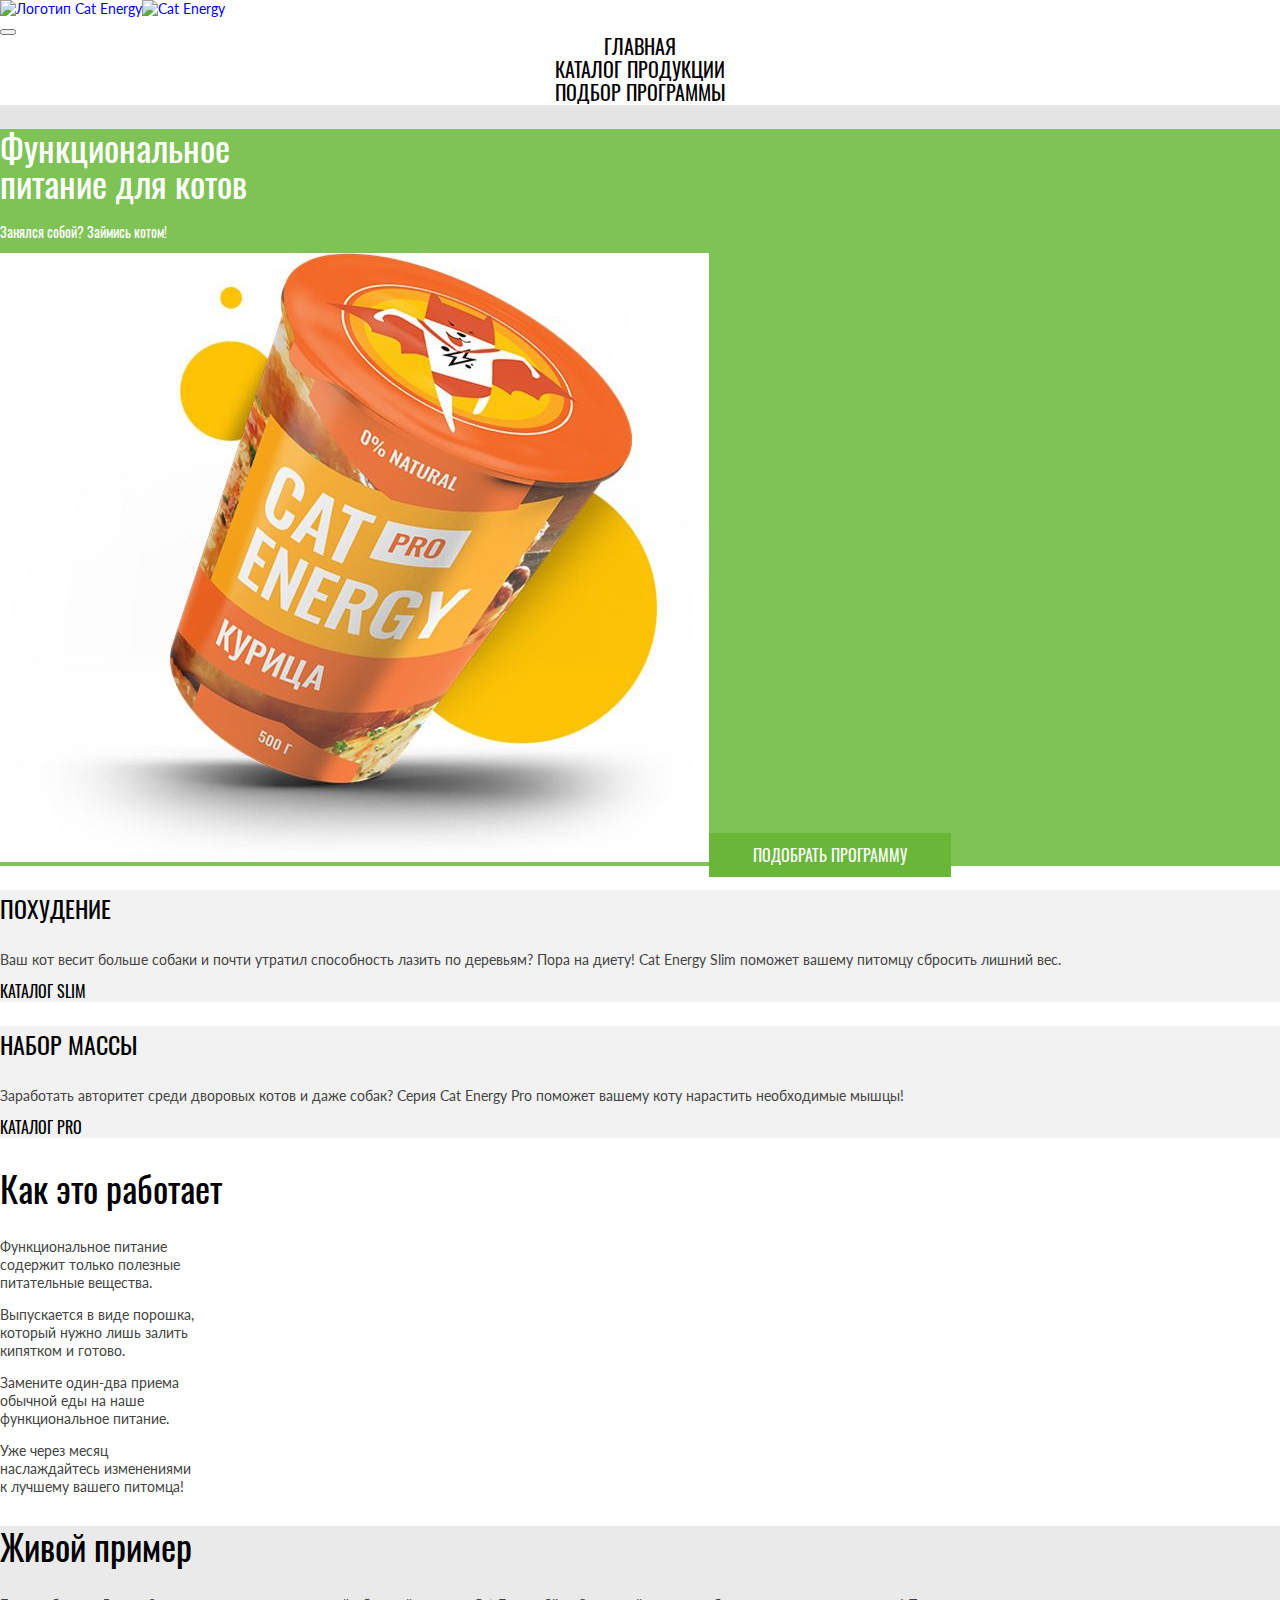
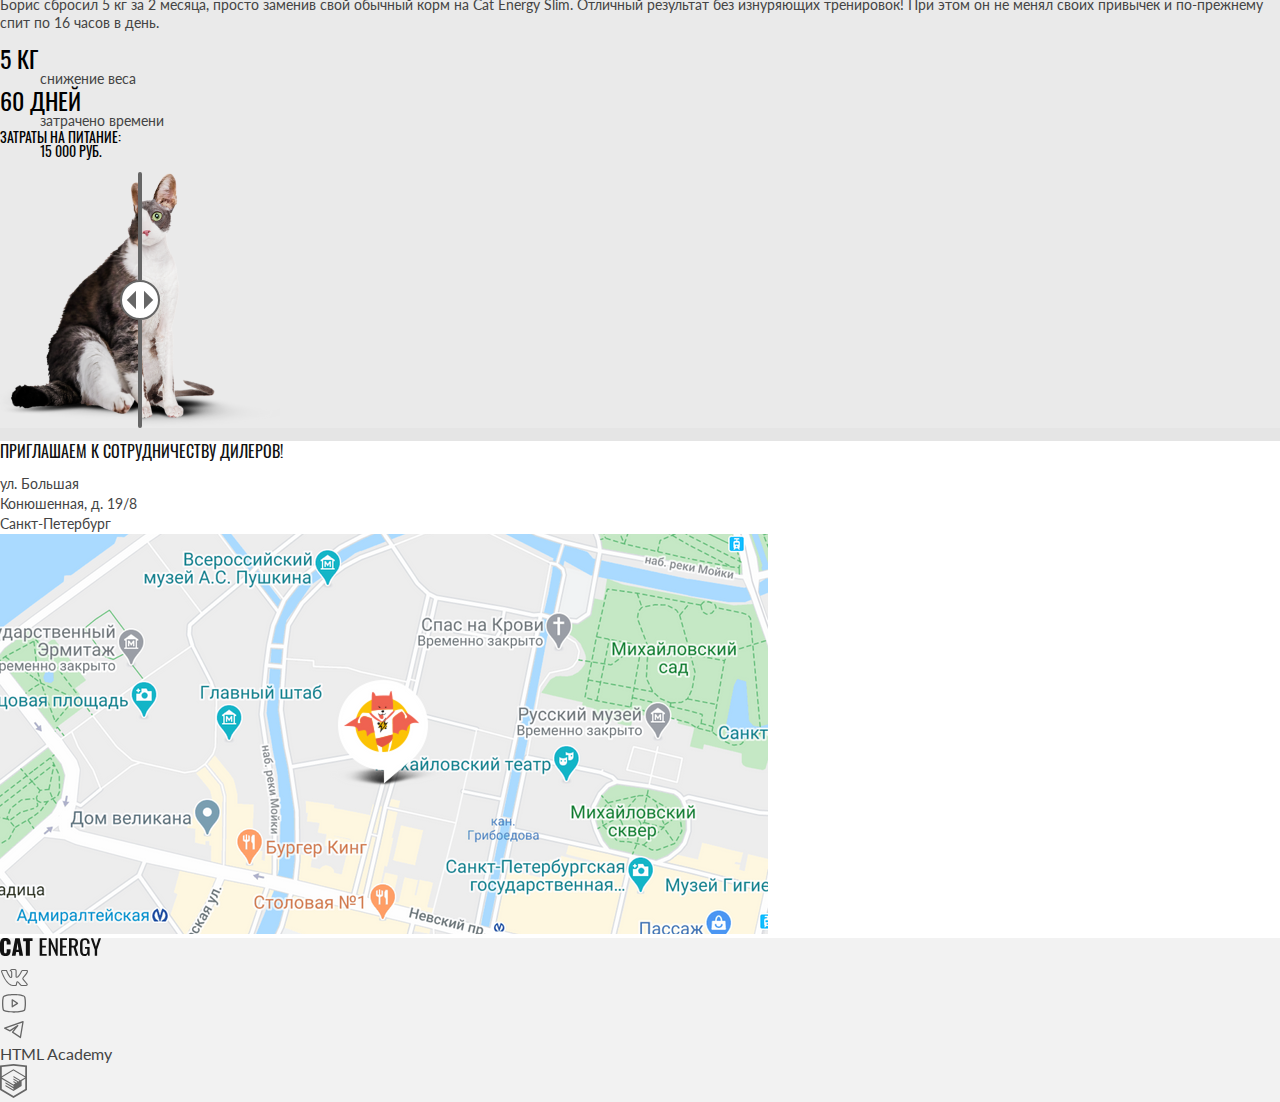
==== commit 574266ef: "Deploying to gh-pages from @ htmlacademy-adaptive/2410581-cat-energy-30@51dd45f76b9e6b1499793a29f872" ====
--- a/index.html
+++ b/index.html
@@ -1 +1 @@
-<!DOCTYPE html><html class="page" lang="ru"><head><meta charset="UTF-8"><title>Cat Energy</title><meta name="viewport" content="width=device-width,initial-scale=1"><link rel="icon" href="favicon.ico"><link rel="rel" href="favicons/icon.svg" type="image/svg+xml"><link rel="apple-touch-icon" href="favicons/apple.png"><link rel="manifest" href="manifest.webmanifest"><link rel="stylesheet" href="styles/styles.css"><script src="scripts/index.js" defer="defer"></script></head><body class="page__body"><div class="wrapper"><header class="main-header"><div class="main-header__container"><a class="main-header__logo" href="#" aria-label="Перейти на главную страницу Cat Energy"><picture><source type="image/svg+xml" media="(min-width: 1440px)" srcset="images/icons/logos/logo-icon-tablet-desktop.svg" width="70" height="59"><source type="image/svg+xml" media="(min-width: 768px)" srcset="images/icons/logos/logo-icon-tablet-desktop.svg" width="60" height="50"><img class="main-header__logo-icon" src="images/icons/logos/logo-icon-mobile.svg" alt="Логотип Cat Energy" width="33" height="38"></picture><picture><source type="image/svg+xml" media="(min-width: 1440px)" srcset="images/icons/logos/logo-text.svg" width="118" height="21"><img class="main-header__logo-text" src="images/icons/logos/logo-text.svg" alt="Cat Energy" width="101" height="18"></picture></a><nav class="main-nav"><button class="main-nav__toggle toggle-burger" type="button"><span class="visually-hidden">Открыть меню</span></button><ul class="main-nav__list"><li class="main-nav__item main-nav__item--current"><a class="main-nav__link" href="#">ГЛАВНАЯ</a></li><li class="main-nav__item"><a class="main-nav__link" href="catalog.html">КАТАЛОГ ПРОДУКЦИИ</a></li><li class="main-nav__item"><a class="main-nav__link" href="form.html">ПОДБОР ПРОГРАММЫ</a></li></ul></nav></div></header><main class="main-content"><section class="hero"><div class="hero__container"><h1 class="hero__title">Функциональное<br>питание для котов</h1><p class="hero__slogan">Занялся собой? Займись котом!</p><picture><source type="image/png" media="(min-width: 1440px)" srcset="images/index/hero-product-desktop@1x.png, images/index/hero-product-desktop@2x.png 2x" width="552" height="499"><source type="image/jpeg" media="(min-width: 768px)" srcset="images/index/hero-product-tablet@1x.jpg, images/index/hero-product-tablet@2x.jpg 2x" width="709" height="609"><img class="hero__product-image" src="images/index/hero-product-mobile@1x.png" srcset="images/index/hero-product-mobile@2x.png 2x" alt="Корм для кота со вкусом курицы." width="280" height="270"></picture><a class="hero__button button" href="#">подобрать программу</a></div></section><section class="programs"><h2 class="visually-hidden">Выбор программы</h2><div class="programs__container"><ul class="programs__list"><li class="programs__item programs__item--weight-loss"><h3 class="programs__title">похудение</h3><p class="programs__text">Ваш кот весит больше собаки и&nbsp;почти утратил способность лазить по&nbsp;деревьям? Пора на&nbsp;диету! Cat Energy Slim поможет вашему питомцу сбросить лишний вес.</p><a class="programs__link" href="form.html">каталог slim</a></li><li class="programs__item programs__item--weight-gain"><h3 class="programs__title">Набор массы</h3><p class="programs__text">Заработать авторитет среди дворовых котов и даже собак? Серия Cat Energy Pro поможет вашему коту нарастить необходимые мышцы!</p><a class="programs__link" href="form.html">каталог pro</a></li></ul></div></section><section class="about"><div class="about__container"><h2 class="about__title">Как это работает</h2><ul class="about__list"><li class="about__item about__item--eco"><p class="about__description">Функциональное питание<br>содержит только полезные<br>питательные вещества.</p></li><li class="about__item about__item--fast"><p class="about__description">Выпускается в виде порошка,<br>который нужно лишь залить<br>кипятком и готово.</p></li><li class="about__item about__item--food"><p class="about__description">Замените один-два приема<br>обычной еды на наше<br>функциональное питание.</p></li><li class="about__item about__item--time"><p class="about__description">Уже через месяц<br>наслаждайтесь изменениями<br>к&nbsp;лучшему вашего питомца!</p></li></ul></div></section><section class="example"><div class="example__container"><div class="example__content"><h2 class="example__title">Живой пример</h2><p class="example__text">Борис сбросил 5&nbsp;кг за&nbsp;2&nbsp;месяца, просто заменив свой обычный корм на&nbsp;Cat Energy Slim. Отличный результат без изнуряющих тренировок! При этом он&nbsp;не&nbsp;менял своих привычек и&nbsp;по-прежнему спит по&nbsp;16&nbsp;часов в&nbsp;день.</p><dl class="example__list"><div class="example__item"><dt class="example__number">5 КГ</dt><dd class="example__descrtiption">снижение веса</dd></div><div class="example__item"><dt class="example__number">60 ДНЕЙ</dt><dd class="example__descrtiption">затрачено времени</dd></div><div class="example__item example__item--expense"><dt class="example__number example__number--expense-text">Затраты на питание:</dt><dd class="example__descrtiption example__descrtiption--expense-prise">15 000 РУБ.</dd></div></dl></div><div class="example__slider slider"><ul class="slider__images"><li class="slider__image-before"></li><li class="slider__image-after"></li></ul><div class="slider__main-slider"><div class="slider__drag-line"><span class="slider__marker"></span> <input class="slider__input" type="range" name="slider-cat" min="0" max="100" aria-label="Разные состония котов"></div></div></div></div></section></main><footer class="main-footer"><section class="invitation"><div class="invitation__container"><div class="invitation__content"><h2 class="invitation__title">приглашаем к&nbsp;сотрудничеству дилеров!</h2><address class="invitation__address">ул. Большая<br>Конюшенная, д. 19/8<br>Санкт-Петербург</address></div><picture><source type="image/png" media="(min-width: 1440px)" srcset="images/map/map-desktop@1x.png, images/map/map-desktop@2x.png 2x" width="1440" height="400"><source type="image/png" media="(min-width: 768px)" srcset="images/map/map-tablet@1x.png, images/map/map-tablet@2x.png 2x" width="768" height="400"><img class="invitation__map" src="images/map/map-mobile@1x.png" srcset="images/map/map-mobile@2x.png 2x" alt="Локация магазина cat energy." width="320" height="362"></picture></div></section><ul class="main-footer__logos logos"><li class="logos__item"><a class="logos__link logos__link--cat-energy" href="#" aria-label="Текстовый логотип сайта cat energy."><svg xmlns="http://www.w3.org/2000/svg" width="128" height="24" fill="none" viewBox="0 0 128 24" aria-hidden="true" focusable="false"><g fill="#111" clip-path="url(#a)"><path d="M1.26 16.54A6.86 6.86 0 0 1 0 12.24v-6.4C-.1 4.3.3 2.77 1.19 1.47 2.05.46 3.39 0 5.37 0 7.35 0 8.61.46 9.4 1.3a5.42 5.42 0 0 1 1.19 3.78v1.54H6.72V4.85a3.7 3.7 0 0 0-.24-1.54 1.16 1.16 0 0 0-1.1-.62c-.56 0-.95.16-1.11.54a4.85 4.85 0 0 0-.24 1.7v8.22c-.04.56.07 1.12.32 1.62.15.38.55.54 1.1.54.56 0 .87-.16 1.03-.54.18-.52.26-1.07.24-1.62v-1.84h3.87v1.54a5.77 5.77 0 0 1-1.19 3.84c-.79.93-2.13 1.39-4.03 1.39-1.9-.08-3.32-.54-4.1-1.54ZM15.25.23h4.5l3.33 17.54h-3.64l-.63-3.7h-2.6l-.64 3.7h-3.72L15.25.23Zm3.24 11.54-.95-6.85-.94 6.85h1.9ZM25.84 3.15h-2.68V.23h9.4v2.85h-2.69v14.69h-4.03V3.15ZM39.75.23h6.96v1.85h-4.5v5.77h3.63v1.77H42.2v6.46h4.5v1.77h-7.03V.23h.08ZM48.76.23h1.74l5.14 11.62V.23h2.05v17.54h-1.58l-5.21-12v12h-2.14V.23ZM60.06.23h6.96v1.85h-4.5v5.77h3.63v1.77H62.5v6.46h4.5v1.77h-6.95V.23ZM69.07.23h3.64c1.43-.1 2.85.28 4.03 1.08C77.6 2 78 3.23 78 4.85c0 2.23-.7 3.61-2.21 4.07l2.53 8.77h-2.45L73.5 9.46h-1.98v8.23H69V.23h.08Zm3.48 7.54c.81.06 1.63-.15 2.3-.62.47-.38.7-1.15.7-2.3a4.85 4.85 0 0 0-.23-1.7c-.18-.39-.49-.71-.87-.92a3.69 3.69 0 0 0-1.74-.3h-1.1v5.76h.94v.08ZM81.16 16.46a7.61 7.61 0 0 1-1.1-4.46V6.15c-.02-1.11.11-2.22.4-3.3.26-.81.78-1.51 1.5-2 .88-.51 1.9-.75 2.92-.7 1.66 0 2.84.39 3.55 1.23a5.77 5.77 0 0 1 1.11 3.85v.62h-2.37V5.3c0-.65-.05-1.29-.16-1.93-.06-.4-.3-.76-.63-1a2.5 2.5 0 0 0-1.5-.38 2.42 2.42 0 0 0-1.58.46 1.75 1.75 0 0 0-.63 1.23c-.1.69-.16 1.38-.16 2.08v6.54c-.06 1 .1 2 .47 2.92.32.62.95.85 1.9.85.37.04.75-.02 1.09-.19.34-.16.62-.42.8-.74.42-.97.61-2.02.56-3.07v-1.23h-2.3V9.08h4.59v8.69h-1.58l-.24-2c-.2.67-.64 1.25-1.22 1.66-.6.4-1.3.6-2.02.57a4.05 4.05 0 0 1-3.4-1.54ZM94.68 11.62 90.8.3h2.37l2.76 8.46L98.63.3H101l-3.87 11.3v6.16h-2.37v-6.15h-.08Z"/></g><defs><clippath><path fill="#fff" d="M0 0h101v18H0z"/></clippath></defs></svg></a></li><li class="logos__item"><ul class="logos__sub-list"><li class="logos__sub-item"><a class="logos__link" href="#" aria-label="Перейти в вконтакте"><svg xmlns="http://www.w3.org/2000/svg" width="28" height="22" fill="none" viewBox="0 0 28 22" aria-hidden="true" focusable="false"><path fill="#666" d="M1 5.34c0-.86.52-1.32 1.55-1.38l3.97.02c.26 0 .44.13.53.38.4 1.26.86 2.34 1.37 3.25.5.92 1.17 1.97 1.99 3.16.07.15.18.23.34.23.13 0 .22-.06.3-.18l.07-.28.03-4.35c0-.3-.07-.5-.23-.6-.15-.1-.43-.18-.83-.23-.32-.05-.48-.23-.48-.55 0-.07 0-.12.02-.15.38-1.09 1.44-1.63 3.2-1.63l1.5-.03c.67 0 1.23.16 1.67.48.44.32.67.82.67 1.5v5.72c.12.08.24.12.34.12.27 0 .5-.15.7-.45 1.95-2.58 3-4.31 3.17-5.18 0-.02.01-.06.05-.13.12-.25.33-.47.61-.65.29-.19.53-.31.75-.38a.55.55 0 0 1 .24-.05h4.13l.26.03c.36 0 .63.16.83.47.07.1.12.21.15.33a2.4 2.4 0 0 1 .06.55v.18a6.11 6.11 0 0 1-.94 2.2c-.5.78-1.15 1.62-1.93 2.53-.79.9-1.27 1.5-1.47 1.78-.16.2-.24.39-.24.56 0 .13.07.28.21.45l3.9 4.63c.2.26.31.56.31.88 0 .38-.16.7-.48.95-.32.25-.7.4-1.14.43l-.46.02h-4.04c-.02 0-.06 0-.11.02a.86.86 0 0 1-.1.01c-.4 0-.76-.16-1.1-.48-.12-.13-.96-1.12-2.5-2.97a1.39 1.39 0 0 0-.38-.32 38.47 38.47 0 0 0-.53 2.24l-.08.42a1.4 1.4 0 0 1-1.12 1.06l-.37.02h-2.61c-1.48 0-2.95-.63-4.41-1.9a19.3 19.3 0 0 1-3.96-4.95 47.51 47.51 0 0 1-3.28-7.05A1.92 1.92 0 0 1 1 5.34Zm16.01 6.51c-.37 0-.7-.1-1.01-.29a.9.9 0 0 1-.45-.79V5c0-.34-.1-.58-.27-.72-.18-.14-.49-.21-.93-.21l-1.52.05c-.76 0-1.34.12-1.73.37.78.36 1.17.93 1.17 1.71v4.43a1.5 1.5 0 0 1-.53 1.04c-.32.28-.68.42-1.07.42-.53 0-.94-.24-1.22-.73a26.16 26.16 0 0 1-3.1-5.63l-.23-.66-3.55-.02c-.23 0-.36.01-.38.03-.03.03-.04.1-.04.22 0 .15.01.3.05.48l.56 1.4c1.49 3.64 3.11 6.51 4.86 8.6 1.75 2.1 3.47 3.15 5.16 3.15h2.66c.1 0 .19-.03.24-.09.05-.06.1-.17.13-.34l.06-.25.5-2.21c.15-.3.27-.5.38-.6.2-.2.42-.28.69-.28.43 0 .86.24 1.3.73l2.27 2.71c.14.22.3.33.45.33h4.4c.53 0 .8-.13.8-.38a.47.47 0 0 0-.08-.25l-3.87-4.55c-.3-.35-.45-.73-.45-1.13 0-.4.14-.8.43-1.16.23-.34.68-.9 1.34-1.67.67-.78 1.25-1.51 1.75-2.19.5-.68.82-1.3.98-1.85l.08-.33a.37.37 0 0 1-.02-.16c0-.07-.01-.14-.03-.19h-4.18c-.27.1-.48.25-.64.45L21.8 6c-.45 1.16-1.6 2.94-3.5 5.36-.36.33-.8.5-1.3.5Z"/></svg></a></li><li class="logos__sub-item"><a class="logos__link" href="#" aria-label="Перейти в youtube"><svg xmlns="http://www.w3.org/2000/svg" width="28" height="22" fill="none" viewBox="0 0 28 22" aria-hidden="true" focusable="false"><path fill="#666" d="m17.85 10.8-5.24-3.5a.65.65 0 0 0-1.01.55v6.98a.65.65 0 0 0 1.01.54l5.24-3.49a.65.65 0 0 0 0-1.09Zm-4.94 2.8V9.08l3.4 2.27-3.4 2.27Zm12.48-8.56a2.4 2.4 0 0 0-1.45-1.63C20.22 1.98 14.25 2 14 2s-6.22-.02-9.94 1.4a2.4 2.4 0 0 0-1.45 1.64 25.32 25.32 0 0 0-.61 6.3c0 3.26.33 5.22.61 6.3a2.4 2.4 0 0 0 1.45 1.63c3.72 1.43 9.69 1.4 9.94 1.4h.08c.75 0 6.31-.04 9.86-1.4a2.4 2.4 0 0 0 1.45-1.64c.28-1.07.61-3.03.61-6.3 0-3.25-.33-5.22-.61-6.29Zm-1.27 12.27a1.1 1.1 0 0 1-.65.74c-3.5 1.34-9.4 1.32-9.47 1.32-.07 0-5.98.02-9.47-1.32a1.09 1.09 0 0 1-.65-.74c-.27-1-.57-2.85-.57-5.97 0-3.12.3-4.97.57-5.97a1.1 1.1 0 0 1 .65-.74C8.03 3.29 13.93 3.3 14 3.3c.07 0 5.98-.02 9.47 1.32a1.1 1.1 0 0 1 .65.74c.27 1 .57 2.85.57 5.97 0 3.12-.3 4.96-.57 5.97Z"/></svg></a></li><li class="logos__sub-item"><a class="logos__link" href="#" aria-label="Перейти в youtube"><svg xmlns="http://www.w3.org/2000/svg" width="28" height="22" fill="none" viewBox="0 0 28 22" aria-hidden="true" focusable="false"><path fill="#666" d="m17.85 10.8-5.24-3.5a.65.65 0 0 0-1.01.55v6.98a.65.65 0 0 0 1.01.54l5.24-3.49a.65.65 0 0 0 0-1.09Zm-4.94 2.8V9.08l3.4 2.27-3.4 2.27Zm12.48-8.56a2.4 2.4 0 0 0-1.45-1.63C20.22 1.98 14.25 2 14 2s-6.22-.02-9.94 1.4a2.4 2.4 0 0 0-1.45 1.64 25.32 25.32 0 0 0-.61 6.3c0 3.26.33 5.22.61 6.3a2.4 2.4 0 0 0 1.45 1.63c3.72 1.43 9.69 1.4 9.94 1.4h.08c.75 0 6.31-.04 9.86-1.4a2.4 2.4 0 0 0 1.45-1.64c.28-1.07.61-3.03.61-6.3 0-3.25-.33-5.22-.61-6.29Zm-1.27 12.27a1.1 1.1 0 0 1-.65.74c-3.5 1.34-9.4 1.32-9.47 1.32-.07 0-5.98.02-9.47-1.32a1.09 1.09 0 0 1-.65-.74c-.27-1-.57-2.85-.57-5.97 0-3.12.3-4.97.57-5.97a1.1 1.1 0 0 1 .65-.74C8.03 3.29 13.93 3.3 14 3.3c.07 0 5.98-.02 9.47 1.32a1.1 1.1 0 0 1 .65.74c.27 1 .57 2.85.57 5.97 0 3.12-.3 4.96-.57 5.97Z"/></svg></a></li></ul></li><li class="logos__item"><ul class="logos__sub-list"><li class="logos__sub-item"><a class="logos__link" href="#">HTML Academy</a></li><li class="logos__sub-item"><a class="logos__link" href="#" aria-label="Перейти на сайт html-academy"><svg xmlns="http://www.w3.org/2000/svg" width="27" height="34" fill="none" viewBox="0 0 27 34" aria-hidden="true" focusable="false"><g clip-path="url(#a)"><path fill="#666" d="M13.64.02 13.5 0 0 1.4v24.61L13.5 34 27 26.01V1.41L13.64 0Zm11.6 25L13.5 31.96 1.77 25.02v-10.1l11.68 6.93.02 1.25-8.02-4.75v1.23l8.04 4.8.02 1.3-8.05-4.76v1.22l8.04 4.81 8.12-4.83V16.9l3.62-2.15v10.26Zm0-11.57L22 15.33l-1.48.88-7.06-4.19-.01 1.23 6.04 3.57-.06.03-.13.07-.86.5-4.98-2.95-.01 1.22 3.93 2.33-.93.61-.02.01-2.97-1.74-.01 1.23 1.94 1.13-1.98 1.19L1.8 13.58l11.63-6.96 11.8 6.83Zm0-1.22L13.43 5.3 1.77 12.22V2.99L13.5 1.76 25.23 3v9.24Z"/></g><defs><clippath><path fill="#fff" d="M0 0h27v34H0z"/></clippath></defs></svg></a></li></ul></li></ul></footer></div></body></html>+<!DOCTYPE html><html class="page" lang="ru"><head><meta charset="UTF-8"><title>Cat Energy</title><meta name="viewport" content="width=device-width,initial-scale=1"><link rel="icon" href="favicon.ico"><link rel="rel" href="favicons/icon.svg" type="image/svg+xml"><link rel="apple-touch-icon" href="favicons/apple.png"><link rel="manifest" href="manifest.webmanifest"><link rel="stylesheet" href="styles/styles.css"><script src="scripts/index.js" defer="defer"></script></head><body class="page__body"><div class="wrapper"><header class="main-header"><div class="main-header__container"><a class="main-header__logo" href="#" aria-label="Перейти на главную страницу Cat Energy"><picture><source type="image/svg+xml" media="(min-width: 1440px)" srcset="images/icons/logos/logo-icon-tablet-desktop.svg" width="70" height="59"><source type="image/svg+xml" media="(min-width: 768px)" srcset="images/icons/logos/logo-icon-tablet-desktop.svg" width="60" height="50"><img class="main-header__logo-icon" src="images/icons/logos/logo-icon-mobile.svg" alt="Логотип Cat Energy" width="33" height="38"></picture><picture><source type="image/svg+xml" media="(min-width: 1440px)" srcset="images/icons/logos/logo-text.svg" width="118" height="21"><img class="main-header__logo-text" src="images/icons/logos/logo-text.svg" alt="Cat Energy" width="101" height="18"></picture></a><nav class="main-nav"><button class="main-nav__toggle toggle-burger" type="button"><span class="visually-hidden">Открыть меню</span></button><ul class="main-nav__list"><li class="main-nav__item main-nav__item--current"><a class="main-nav__link" href="#">ГЛАВНАЯ</a></li><li class="main-nav__item"><a class="main-nav__link" href="catalog.html">КАТАЛОГ ПРОДУКЦИИ</a></li><li class="main-nav__item"><a class="main-nav__link" href="form.html">ПОДБОР ПРОГРАММЫ</a></li></ul></nav></div></header><main class="main-content"><section class="hero"><div class="hero__container"><h1 class="hero__title">Функциональное<br>питание для котов</h1><p class="hero__slogan">Занялся собой? Займись котом!</p><picture><source type="image/png" media="(min-width: 1440px)" srcset="images/index/hero-product-desktop@1x.png, images/index/hero-product-desktop@2x.png 2x" width="552" height="499"><source type="image/jpeg" media="(min-width: 768px)" srcset="images/index/hero-product-tablet@1x.jpg, images/index/hero-product-tablet@2x.jpg 2x" width="709" height="609"><img class="hero__product-image" src="images/index/hero-product-mobile@1x.png" srcset="images/index/hero-product-mobile@2x.png 2x" alt="Корм для кота со вкусом курицы." width="280" height="270"></picture><a class="hero__button button" href="#">подобрать программу</a></div></section><section class="programs"><h2 class="visually-hidden">Выбор программы</h2><div class="programs__container"><ul class="programs__list"><li class="programs__item programs__item--weight-loss"><h3 class="programs__title">похудение</h3><p class="programs__text">Ваш кот весит больше собаки и&nbsp;почти утратил способность лазить по&nbsp;деревьям? Пора на&nbsp;диету! Cat Energy Slim поможет вашему питомцу сбросить лишний вес.</p><a class="programs__link" href="form.html">каталог slim</a></li><li class="programs__item programs__item--weight-gain"><h3 class="programs__title">Набор массы</h3><p class="programs__text">Заработать авторитет среди дворовых котов и даже собак? Серия Cat Energy Pro поможет вашему коту нарастить необходимые мышцы!</p><a class="programs__link" href="form.html">каталог pro</a></li></ul></div></section><section class="about"><div class="about__container"><h2 class="about__title">Как это работает</h2><ul class="about__list"><li class="about__item about__item--eco"><p class="about__description">Функциональное питание<br>содержит только полезные<br>питательные вещества.</p></li><li class="about__item about__item--fast"><p class="about__description">Выпускается в виде порошка,<br>который нужно лишь залить<br>кипятком и готово.</p></li><li class="about__item about__item--food"><p class="about__description">Замените один-два приема<br>обычной еды на наше<br>функциональное питание.</p></li><li class="about__item about__item--time"><p class="about__description">Уже через месяц<br>наслаждайтесь изменениями<br>к&nbsp;лучшему вашего питомца!</p></li></ul></div></section><section class="example"><div class="example__container"><div class="example__content"><h2 class="example__title">Живой пример</h2><p class="example__text">Борис сбросил 5&nbsp;кг за&nbsp;2&nbsp;месяца, просто заменив свой обычный корм на&nbsp;Cat Energy Slim. Отличный результат без изнуряющих тренировок! При этом он&nbsp;не&nbsp;менял своих привычек и&nbsp;по-прежнему спит по&nbsp;16&nbsp;часов в&nbsp;день.</p><dl class="example__list"><div class="example__item"><dt class="example__number">5 КГ</dt><dd class="example__descrtiption">снижение веса</dd></div><div class="example__item"><dt class="example__number">60 ДНЕЙ</dt><dd class="example__descrtiption">затрачено времени</dd></div><div class="example__item example__item--expense"><dt class="example__number example__number--expense-text">Затраты на питание:</dt><dd class="example__descrtiption example__descrtiption--expense-prise">15 000 РУБ.</dd></div></dl></div><div class="example__slider slider"><div class="slider__images"><picture><source type="image/png" media="(min-width: 768px)" srcset="images/slider/cat-before-tablet-desktop@1x.png, images/slider/cat-before-tablet-desktop@2x.png 2x" width="560" height="512"><img class="slider__image-before" src="images/slider/cat-before-mobile@1x.png" srcset="images/slider/cat-before-mobile@2x.png 2x" alt="Кот до приема cat Energy" width="280" height="256"></picture><picture><source type="image/png" media="(min-width: 768px)" srcset="images/slider/cat-after-tablet-desktop@1x.png, images/slider/cat-after-tablet-desktop@2x.png 2x" width="560" height="512"><img class="slider__image-after" src="images/slider/cat-after-mobile@1x.png" srcset="images/slider/cat-after-mobile@2x.png 2x" alt="Кот после приема cat Energy" width="280" height="256"></picture></div><div class="slider__main-slider"><input class="slider__input" type="range" name="slider-cat" min="0" max="100" aria-label="Разные состония котов"><div class="slider__drag-line"><span class="slider__marker"></span></div></div></div></div></section></main><footer class="main-footer"><section class="invitation"><div class="invitation__container"><div class="invitation__content"><h2 class="invitation__title">приглашаем к&nbsp;сотрудничеству дилеров!</h2><address class="invitation__address">ул. Большая<br>Конюшенная, д. 19/8<br>Санкт-Петербург</address></div><picture><source type="image/png" media="(min-width: 1440px)" srcset="images/map/map-desktop@1x.png, images/map/map-desktop@2x.png 2x" width="1440" height="400"><source type="image/png" media="(min-width: 768px)" srcset="images/map/map-tablet@1x.png, images/map/map-tablet@2x.png 2x" width="768" height="400"><img class="invitation__map" src="images/map/map-mobile@1x.png" srcset="images/map/map-mobile@2x.png 2x" alt="Локация магазина cat energy." width="320" height="362"></picture></div></section><ul class="main-footer__logos logos"><li class="logos__item"><a class="logos__link logos__link--cat-energy" href="#" aria-label="Текстовый логотип сайта cat energy."><svg xmlns="http://www.w3.org/2000/svg" width="128" height="24" fill="none" viewBox="0 0 128 24" aria-hidden="true" focusable="false"><g fill="#111" clip-path="url(#a)"><path d="M1.26 16.54A6.86 6.86 0 0 1 0 12.24v-6.4C-.1 4.3.3 2.77 1.19 1.47 2.05.46 3.39 0 5.37 0 7.35 0 8.61.46 9.4 1.3a5.42 5.42 0 0 1 1.19 3.78v1.54H6.72V4.85a3.7 3.7 0 0 0-.24-1.54 1.16 1.16 0 0 0-1.1-.62c-.56 0-.95.16-1.11.54a4.85 4.85 0 0 0-.24 1.7v8.22c-.04.56.07 1.12.32 1.62.15.38.55.54 1.1.54.56 0 .87-.16 1.03-.54.18-.52.26-1.07.24-1.62v-1.84h3.87v1.54a5.77 5.77 0 0 1-1.19 3.84c-.79.93-2.13 1.39-4.03 1.39-1.9-.08-3.32-.54-4.1-1.54ZM15.25.23h4.5l3.33 17.54h-3.64l-.63-3.7h-2.6l-.64 3.7h-3.72L15.25.23Zm3.24 11.54-.95-6.85-.94 6.85h1.9ZM25.84 3.15h-2.68V.23h9.4v2.85h-2.69v14.69h-4.03V3.15ZM39.75.23h6.96v1.85h-4.5v5.77h3.63v1.77H42.2v6.46h4.5v1.77h-7.03V.23h.08ZM48.76.23h1.74l5.14 11.62V.23h2.05v17.54h-1.58l-5.21-12v12h-2.14V.23ZM60.06.23h6.96v1.85h-4.5v5.77h3.63v1.77H62.5v6.46h4.5v1.77h-6.95V.23ZM69.07.23h3.64c1.43-.1 2.85.28 4.03 1.08C77.6 2 78 3.23 78 4.85c0 2.23-.7 3.61-2.21 4.07l2.53 8.77h-2.45L73.5 9.46h-1.98v8.23H69V.23h.08Zm3.48 7.54c.81.06 1.63-.15 2.3-.62.47-.38.7-1.15.7-2.3a4.85 4.85 0 0 0-.23-1.7c-.18-.39-.49-.71-.87-.92a3.69 3.69 0 0 0-1.74-.3h-1.1v5.76h.94v.08ZM81.16 16.46a7.61 7.61 0 0 1-1.1-4.46V6.15c-.02-1.11.11-2.22.4-3.3.26-.81.78-1.51 1.5-2 .88-.51 1.9-.75 2.92-.7 1.66 0 2.84.39 3.55 1.23a5.77 5.77 0 0 1 1.11 3.85v.62h-2.37V5.3c0-.65-.05-1.29-.16-1.93-.06-.4-.3-.76-.63-1a2.5 2.5 0 0 0-1.5-.38 2.42 2.42 0 0 0-1.58.46 1.75 1.75 0 0 0-.63 1.23c-.1.69-.16 1.38-.16 2.08v6.54c-.06 1 .1 2 .47 2.92.32.62.95.85 1.9.85.37.04.75-.02 1.09-.19.34-.16.62-.42.8-.74.42-.97.61-2.02.56-3.07v-1.23h-2.3V9.08h4.59v8.69h-1.58l-.24-2c-.2.67-.64 1.25-1.22 1.66-.6.4-1.3.6-2.02.57a4.05 4.05 0 0 1-3.4-1.54ZM94.68 11.62 90.8.3h2.37l2.76 8.46L98.63.3H101l-3.87 11.3v6.16h-2.37v-6.15h-.08Z"/></g><defs><clippath><path fill="#fff" d="M0 0h101v18H0z"/></clippath></defs></svg></a></li><li class="logos__item"><ul class="logos__sub-list"><li class="logos__sub-item"><a class="logos__link" href="#" aria-label="Перейти в вконтакте"><svg xmlns="http://www.w3.org/2000/svg" width="28" height="22" fill="none" viewBox="0 0 28 22" aria-hidden="true" focusable="false"><path fill="#666" d="M1 5.34c0-.86.52-1.32 1.55-1.38l3.97.02c.26 0 .44.13.53.38.4 1.26.86 2.34 1.37 3.25.5.92 1.17 1.97 1.99 3.16.07.15.18.23.34.23.13 0 .22-.06.3-.18l.07-.28.03-4.35c0-.3-.07-.5-.23-.6-.15-.1-.43-.18-.83-.23-.32-.05-.48-.23-.48-.55 0-.07 0-.12.02-.15.38-1.09 1.44-1.63 3.2-1.63l1.5-.03c.67 0 1.23.16 1.67.48.44.32.67.82.67 1.5v5.72c.12.08.24.12.34.12.27 0 .5-.15.7-.45 1.95-2.58 3-4.31 3.17-5.18 0-.02.01-.06.05-.13.12-.25.33-.47.61-.65.29-.19.53-.31.75-.38a.55.55 0 0 1 .24-.05h4.13l.26.03c.36 0 .63.16.83.47.07.1.12.21.15.33a2.4 2.4 0 0 1 .06.55v.18a6.11 6.11 0 0 1-.94 2.2c-.5.78-1.15 1.62-1.93 2.53-.79.9-1.27 1.5-1.47 1.78-.16.2-.24.39-.24.56 0 .13.07.28.21.45l3.9 4.63c.2.26.31.56.31.88 0 .38-.16.7-.48.95-.32.25-.7.4-1.14.43l-.46.02h-4.04c-.02 0-.06 0-.11.02a.86.86 0 0 1-.1.01c-.4 0-.76-.16-1.1-.48-.12-.13-.96-1.12-2.5-2.97a1.39 1.39 0 0 0-.38-.32 38.47 38.47 0 0 0-.53 2.24l-.08.42a1.4 1.4 0 0 1-1.12 1.06l-.37.02h-2.61c-1.48 0-2.95-.63-4.41-1.9a19.3 19.3 0 0 1-3.96-4.95 47.51 47.51 0 0 1-3.28-7.05A1.92 1.92 0 0 1 1 5.34Zm16.01 6.51c-.37 0-.7-.1-1.01-.29a.9.9 0 0 1-.45-.79V5c0-.34-.1-.58-.27-.72-.18-.14-.49-.21-.93-.21l-1.52.05c-.76 0-1.34.12-1.73.37.78.36 1.17.93 1.17 1.71v4.43a1.5 1.5 0 0 1-.53 1.04c-.32.28-.68.42-1.07.42-.53 0-.94-.24-1.22-.73a26.16 26.16 0 0 1-3.1-5.63l-.23-.66-3.55-.02c-.23 0-.36.01-.38.03-.03.03-.04.1-.04.22 0 .15.01.3.05.48l.56 1.4c1.49 3.64 3.11 6.51 4.86 8.6 1.75 2.1 3.47 3.15 5.16 3.15h2.66c.1 0 .19-.03.24-.09.05-.06.1-.17.13-.34l.06-.25.5-2.21c.15-.3.27-.5.38-.6.2-.2.42-.28.69-.28.43 0 .86.24 1.3.73l2.27 2.71c.14.22.3.33.45.33h4.4c.53 0 .8-.13.8-.38a.47.47 0 0 0-.08-.25l-3.87-4.55c-.3-.35-.45-.73-.45-1.13 0-.4.14-.8.43-1.16.23-.34.68-.9 1.34-1.67.67-.78 1.25-1.51 1.75-2.19.5-.68.82-1.3.98-1.85l.08-.33a.37.37 0 0 1-.02-.16c0-.07-.01-.14-.03-.19h-4.18c-.27.1-.48.25-.64.45L21.8 6c-.45 1.16-1.6 2.94-3.5 5.36-.36.33-.8.5-1.3.5Z"/></svg></a></li><li class="logos__sub-item"><a class="logos__link" href="#" aria-label="Перейти в youtube"><svg xmlns="http://www.w3.org/2000/svg" width="28" height="22" fill="none" viewBox="0 0 28 22" aria-hidden="true" focusable="false"><path fill="#666" d="m17.85 10.8-5.24-3.5a.65.65 0 0 0-1.01.55v6.98a.65.65 0 0 0 1.01.54l5.24-3.49a.65.65 0 0 0 0-1.09Zm-4.94 2.8V9.08l3.4 2.27-3.4 2.27Zm12.48-8.56a2.4 2.4 0 0 0-1.45-1.63C20.22 1.98 14.25 2 14 2s-6.22-.02-9.94 1.4a2.4 2.4 0 0 0-1.45 1.64 25.32 25.32 0 0 0-.61 6.3c0 3.26.33 5.22.61 6.3a2.4 2.4 0 0 0 1.45 1.63c3.72 1.43 9.69 1.4 9.94 1.4h.08c.75 0 6.31-.04 9.86-1.4a2.4 2.4 0 0 0 1.45-1.64c.28-1.07.61-3.03.61-6.3 0-3.25-.33-5.22-.61-6.29Zm-1.27 12.27a1.1 1.1 0 0 1-.65.74c-3.5 1.34-9.4 1.32-9.47 1.32-.07 0-5.98.02-9.47-1.32a1.09 1.09 0 0 1-.65-.74c-.27-1-.57-2.85-.57-5.97 0-3.12.3-4.97.57-5.97a1.1 1.1 0 0 1 .65-.74C8.03 3.29 13.93 3.3 14 3.3c.07 0 5.98-.02 9.47 1.32a1.1 1.1 0 0 1 .65.74c.27 1 .57 2.85.57 5.97 0 3.12-.3 4.96-.57 5.97Z"/></svg></a></li><li class="logos__sub-item"><a class="logos__link" href="#" aria-label="Перейти в телеграм"><svg xmlns="http://www.w3.org/2000/svg" width="28" height="22" fill="none" viewBox="0 0 28 22" aria-hidden="true" focusable="false"><path fill-rule="evenodd" clip-rule="evenodd" d="M23.46 3.15c.18.15.27.38.23.61l-2.63 15.76a.66.66 0 0 1-1.01.44l-7.88-5.25a.66.66 0 0 1-.15-.96l2.61-3.26-4.36 2.9a.66.66 0 0 1-.65.05l-5.26-2.63a.66.66 0 0 1 .08-1.2l18.38-6.57a.66.66 0 0 1 .64.11Zm-17.13 7.17 3.53 1.77 7.56-5.04a.66.66 0 0 1 .88.96l-4.8 6 6.43 4.3 2.28-13.66-15.88 5.67Z" fill="#666"/></svg></a></li></ul></li><li class="logos__item"><ul class="logos__sub-list"><li class="logos__sub-item"><a class="logos__link" href="#">HTML Academy</a></li><li class="logos__sub-item"><a class="logos__link" href="#" aria-label="Перейти на сайт html-academy"><svg xmlns="http://www.w3.org/2000/svg" width="27" height="34" fill="none" viewBox="0 0 27 34" aria-hidden="true" focusable="false"><g clip-path="url(#a)"><path fill="#666" d="M13.64.02 13.5 0 0 1.4v24.61L13.5 34 27 26.01V1.41L13.64 0Zm11.6 25L13.5 31.96 1.77 25.02v-10.1l11.68 6.93.02 1.25-8.02-4.75v1.23l8.04 4.8.02 1.3-8.05-4.76v1.22l8.04 4.81 8.12-4.83V16.9l3.62-2.15v10.26Zm0-11.57L22 15.33l-1.48.88-7.06-4.19-.01 1.23 6.04 3.57-.06.03-.13.07-.86.5-4.98-2.95-.01 1.22 3.93 2.33-.93.61-.02.01-2.97-1.74-.01 1.23 1.94 1.13-1.98 1.19L1.8 13.58l11.63-6.96 11.8 6.83Zm0-1.22L13.43 5.3 1.77 12.22V2.99L13.5 1.76 25.23 3v9.24Z"/></g><defs><clippath><path fill="#fff" d="M0 0h27v34H0z"/></clippath></defs></svg></a></li></ul></li></ul></footer></div><script src="scripts/slider.js"></script></body></html>--- a/styles/styles.css
+++ b/styles/styles.css
@@ -1 +1 @@
-@charset "UTF-8";.header{background-color:#639;color:#fff;padding:10px 15px}+@charset "UTF-8";@font-face{font-family:"Oswald";font-style:normal;font-weight:400;src:url(../fonts/oswald/oswaldregular.woff2)format("woff2");font-display:swap}@font-face{font-family:"Lato";font-style:normal;font-weight:400;src:url(../fonts/lato/Lato-Regular.woff2)format("woff2");font-display:swap}*,::after,::before{box-sizing:border-box}img{max-width:100%;height:auto;object-fit:contain}a{text-decoration:none}body{font-family:"Lato","Arial",sans-serif;font-size:14px;line-height:18px;color:#444;margin:0;padding:0;background-color:#e5e5e5}.visually-hidden{position:absolute;width:1px;height:1px;margin:-1px;padding:0;border:0;clip:rect(0 0 0 0);overflow:hidden}.button,body{font-weight:400}.button{font-family:"Oswald","Arial",sans-serif;font-size:16px;line-height:20px;color:#fff;padding:10px 44px;text-transform:uppercase;background-color:#68b738;border:0}.header{background-color:#639;color:#fff;padding:10px 15px}.main-header__container{background-color:#fff}.main-nav__list{margin:0;padding:0;text-decoration:none}.main-nav__item{text-align:center}.main-nav__link{font-family:"Oswald","Arial",sans-serif;font-size:20px;font-weight:400;line-height:20px;color:#000;text-transform:uppercase}.main-content{background-color:#fff}.main-content__title{font-family:"Oswald","Arial",sans-serif;font-size:36px;font-weight:400;line-height:36px;color:#000}.hero__container{background:rgba(104,183,56,.85)}.hero__button,.hero__slogan,.hero__title{font-family:"Oswald","Arial",sans-serif;font-size:36px;font-weight:400;line-height:36px;color:#fff}.hero__button,.hero__slogan{font-size:14px;line-height:14px}.hero__button{font-size:16px;line-height:20px;text-transform:uppercase}.programs__list{margin:0;padding:0;text-decoration:none}.programs__item{background-color:#f2f2f2}.programs__title{font-size:24px;line-height:37px;text-transform:uppercase}.about__title,.programs__link,.programs__title{font-family:"Oswald","Arial",sans-serif;font-weight:400;color:#000}.programs__link{font-size:16px;line-height:16px;text-transform:uppercase}.about__title{font-size:36px;line-height:40px}.about__list{margin:0;padding:0;text-decoration:none}.example__container{background-color:#eaeaea}.example__number,.example__title{font-family:"Oswald","Arial",sans-serif;font-size:36px;font-weight:400;line-height:40px;color:#000}.example__number{font-size:24px;line-height:24px;text-transform:uppercase}.example__number--expense-text{font-size:14px;line-height:14px}.example__descrtiption--expense-prise{font-family:"Oswald","Arial",sans-serif;font-size:14px;font-weight:400;line-height:14px;color:#000}.slider{position:relative;width:280px;height:256px}.slider__images{display:flex;width:100%;height:100%}.slider__image-after,.slider__image-before{position:absolute;width:100%;height:100%;-webkit-clip-path:inset(0 50%0 0);clip-path:inset(0 50%0 0)}.slider__image-after{-webkit-clip-path:inset(0 0 0 50%);clip-path:inset(0 0 0 50%)}.slider__main-slider{position:absolute;top:0;width:100%;z-index:1}.slider__input{width:100%;background:0 0;outline:0;-webkit-appearance:none;appearance:none}.slider__input::-webkit-slider-thumb{width:4px;height:256px;-webkit-appearance:none;appearance:none}.slider__drag-line{position:absolute;top:0;left:50%;width:4px;height:256px;transform:translateX(-50%);pointer-events:none}.slider__drag-line::after,.slider__drag-line::before{position:absolute;content:"";width:100%;height:108px;background-color:#666}.slider__drag-line::before{top:0;border-top-left-radius:2px;border-top-right-radius:2px}.slider__drag-line::after{bottom:0;border-bottom-left-radius:2px;border-bottom-right-radius:2px}.slider__marker{position:absolute;top:50%;left:50%;width:40px;height:40px;border:2px solid #666;border-radius:50%;transform:translate(-50%,-50%)}.slider__marker::after,.slider__marker::before{position:absolute;top:50%;content:"";border:13px solid transparent;border-bottom-width:0;border-right-width:0;transform:translate(-50%,-50%) rotate(45deg)}.slider__marker::before{left:40%;border-left-color:#666}.slider__marker::after{left:60%;border-top-color:#666}.invitation__container,.slider__marker{background-color:#fff}.invitation__title{font-family:"Oswald","Arial",sans-serif;font-size:16px;font-weight:400;line-height:20px;color:#111;text-transform:uppercase}.invitation__address{line-height:20px;font-style:normal}.logos{margin:0;padding:0;text-decoration:none;background-color:#f2f2f2}.logos__link{font-family:"Lato","Arial",sans-serif;font-size:16px;font-weight:400;line-height:20px;color:#444}.logos__sub-list{margin:0;padding:0;text-decoration:none}.form-main{background-color:#fff}.form-main__title{font-family:"Oswald","Arial",sans-serif;font-size:36px;font-weight:400;line-height:36px;color:#000}.form-main__text{color:#000}.form__warning{line-height:16px;color:#000}.blank__description{font-family:"Oswald","Arial",sans-serif;font-size:16px;font-weight:400;line-height:18px;color:#444;text-transform:uppercase}.blank__title,.control__label,.input-blank{font-family:"Oswald","Arial",sans-serif;font-size:24px;font-weight:400;line-height:26px;color:#000}.control__label,.input-blank{font-size:16px;line-height:18px;color:#444;text-transform:uppercase}.catalog__list{margin:0;padding:0;text-decoration:none}.card__title{font-family:"Oswald","Arial",sans-serif;font-size:16px;font-weight:400;line-height:20px;color:#222;text-transform:uppercase}.card__title--more{color:#111}.card__property,.card__value{font-size:12px;line-height:16px}.card__button--secondary{color:#444;background-color:#f2f2f2}.card__text{font-size:12px;line-height:16px}.optionally__headline{font-family:"Oswald","Arial",sans-serif;font-size:24px;font-weight:400;line-height:24px;color:#444}.optionally__list{margin:0;padding:0;text-decoration:none}.optionally__title{font-family:"Oswald","Arial",sans-serif;font-size:16px;font-weight:400;line-height:16px;color:#222;text-transform:uppercase}.optionally__price,.optionally__quantity{line-height:14px}.gift{background:rgba(104,183,56,.85)}.gift__text{font-size:16px;line-height:20px;color:#fff}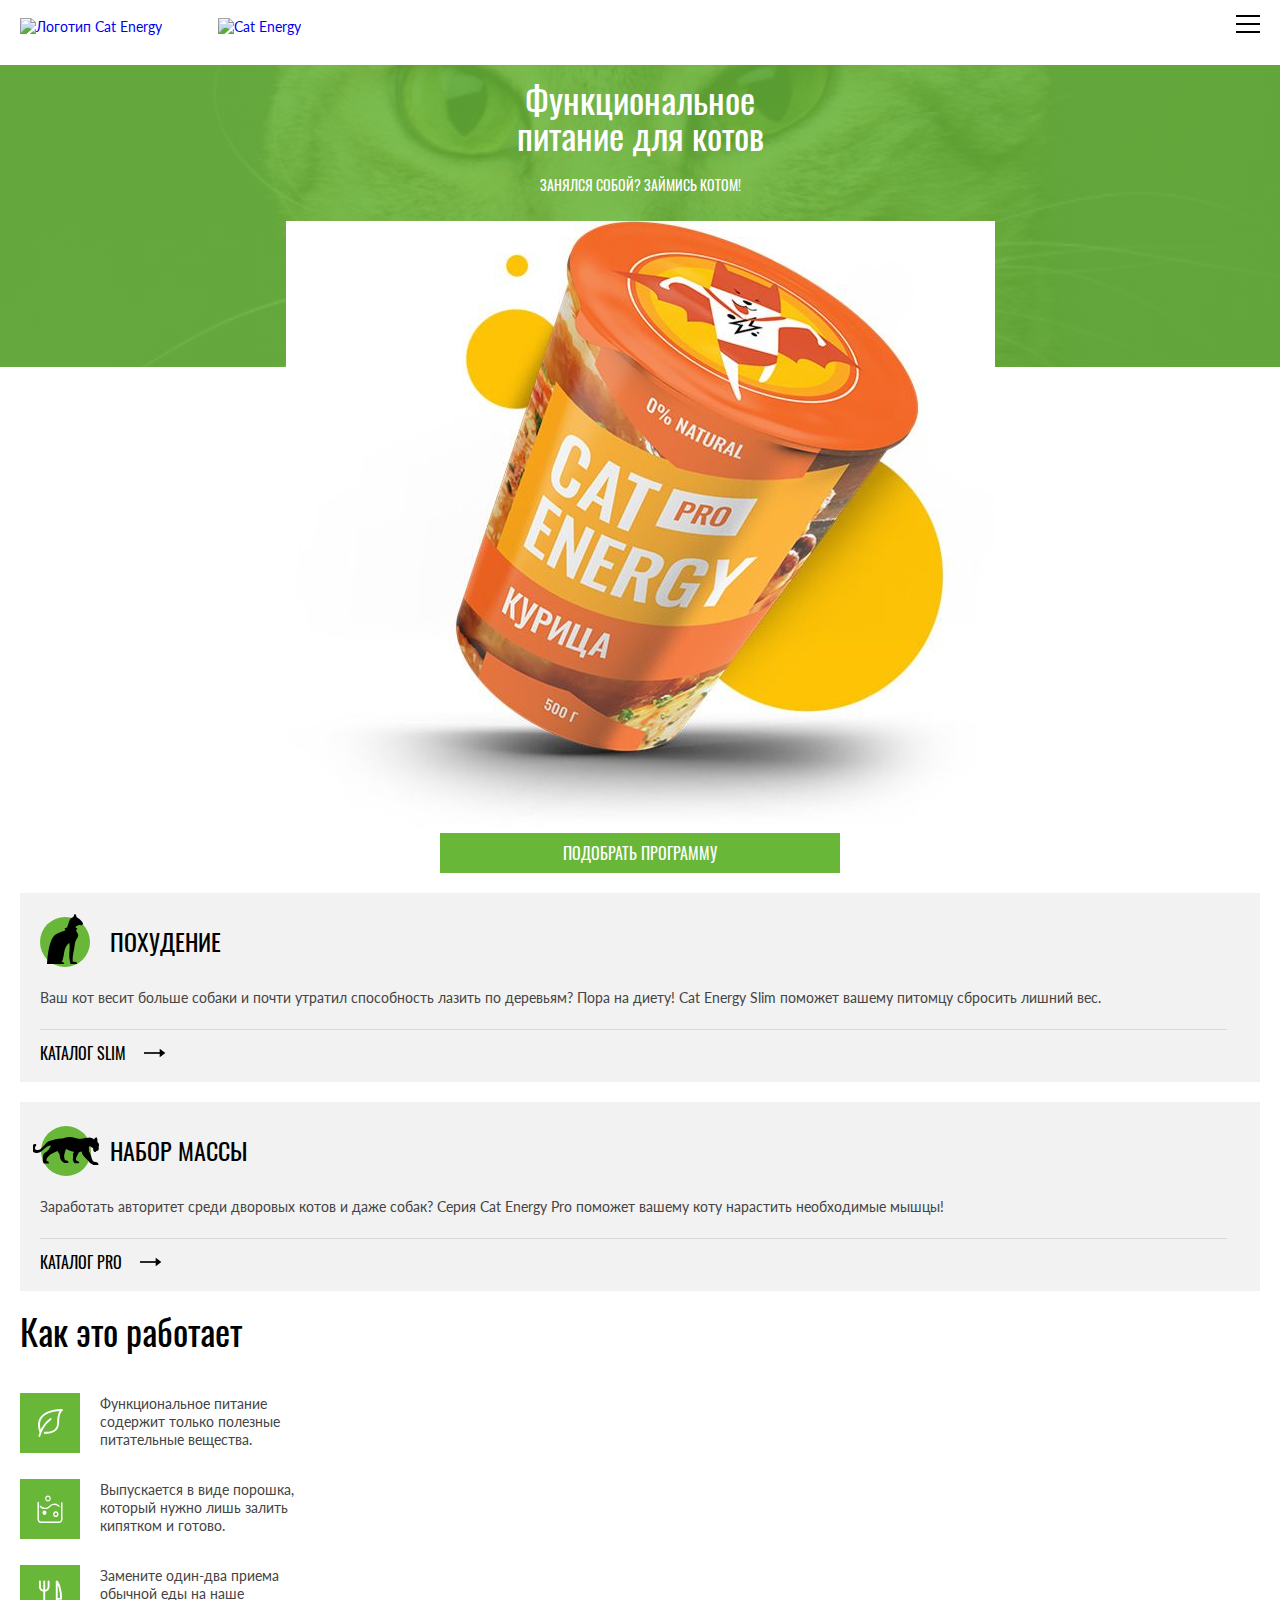
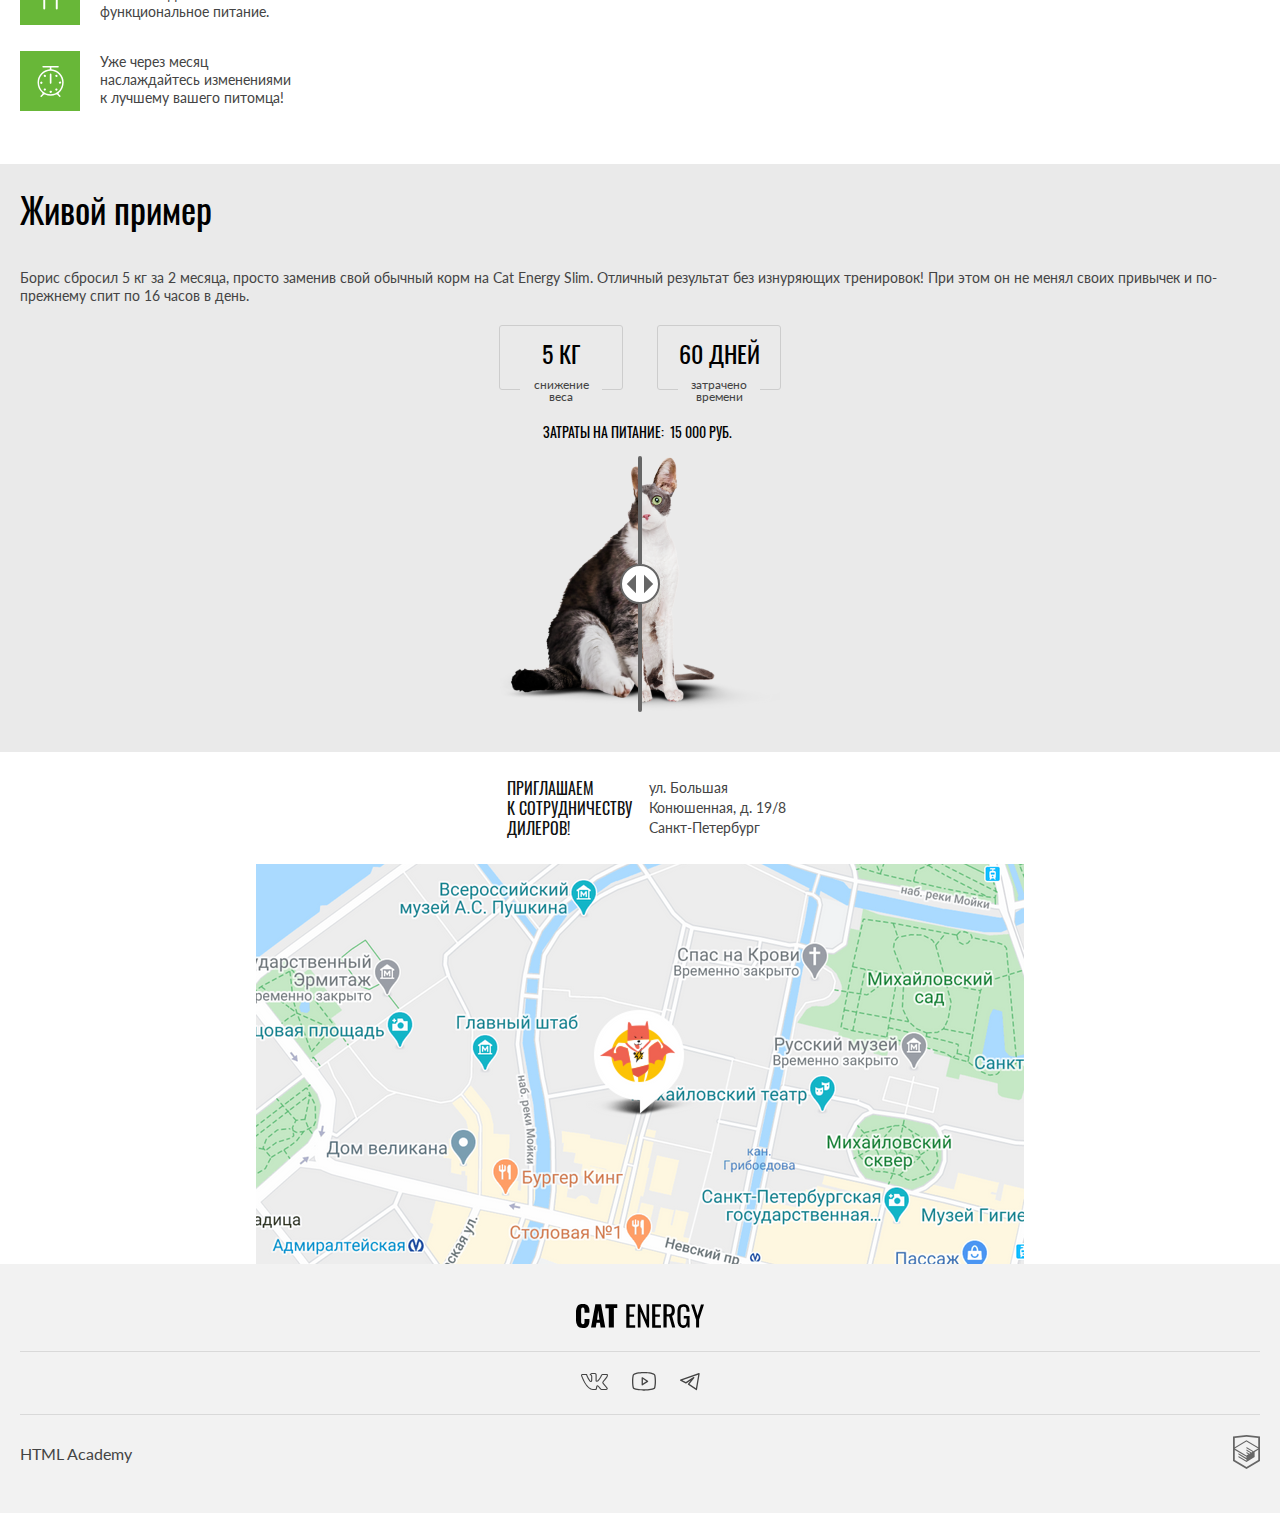
==== commit a9c5b0fd: "Deploying to gh-pages from @ htmlacademy-adaptive/2410581-cat-energy-30@da17abe8a4f5c58800d7fc754e95" ====
--- a/index.html
+++ b/index.html
@@ -1 +1 @@
-<!DOCTYPE html><html class="page" lang="ru"><head><meta charset="UTF-8"><title>Cat Energy</title><meta name="viewport" content="width=device-width,initial-scale=1"><link rel="icon" href="favicon.ico"><link rel="rel" href="favicons/icon.svg" type="image/svg+xml"><link rel="apple-touch-icon" href="favicons/apple.png"><link rel="manifest" href="manifest.webmanifest"><link rel="stylesheet" href="styles/styles.css"><script src="scripts/index.js" defer="defer"></script></head><body class="page__body"><div class="wrapper"><header class="main-header"><div class="main-header__container"><a class="main-header__logo" href="#" aria-label="Перейти на главную страницу Cat Energy"><picture><source type="image/svg+xml" media="(min-width: 1440px)" srcset="images/icons/logos/logo-icon-tablet-desktop.svg" width="70" height="59"><source type="image/svg+xml" media="(min-width: 768px)" srcset="images/icons/logos/logo-icon-tablet-desktop.svg" width="60" height="50"><img class="main-header__logo-icon" src="images/icons/logos/logo-icon-mobile.svg" alt="Логотип Cat Energy" width="33" height="38"></picture><picture><source type="image/svg+xml" media="(min-width: 1440px)" srcset="images/icons/logos/logo-text.svg" width="118" height="21"><img class="main-header__logo-text" src="images/icons/logos/logo-text.svg" alt="Cat Energy" width="101" height="18"></picture></a><nav class="main-nav"><button class="main-nav__toggle toggle-burger" type="button"><span class="visually-hidden">Открыть меню</span></button><ul class="main-nav__list"><li class="main-nav__item main-nav__item--current"><a class="main-nav__link" href="#">ГЛАВНАЯ</a></li><li class="main-nav__item"><a class="main-nav__link" href="catalog.html">КАТАЛОГ ПРОДУКЦИИ</a></li><li class="main-nav__item"><a class="main-nav__link" href="form.html">ПОДБОР ПРОГРАММЫ</a></li></ul></nav></div></header><main class="main-content"><section class="hero"><div class="hero__container"><h1 class="hero__title">Функциональное<br>питание для котов</h1><p class="hero__slogan">Занялся собой? Займись котом!</p><picture><source type="image/png" media="(min-width: 1440px)" srcset="images/index/hero-product-desktop@1x.png, images/index/hero-product-desktop@2x.png 2x" width="552" height="499"><source type="image/jpeg" media="(min-width: 768px)" srcset="images/index/hero-product-tablet@1x.jpg, images/index/hero-product-tablet@2x.jpg 2x" width="709" height="609"><img class="hero__product-image" src="images/index/hero-product-mobile@1x.png" srcset="images/index/hero-product-mobile@2x.png 2x" alt="Корм для кота со вкусом курицы." width="280" height="270"></picture><a class="hero__button button" href="#">подобрать программу</a></div></section><section class="programs"><h2 class="visually-hidden">Выбор программы</h2><div class="programs__container"><ul class="programs__list"><li class="programs__item programs__item--weight-loss"><h3 class="programs__title">похудение</h3><p class="programs__text">Ваш кот весит больше собаки и&nbsp;почти утратил способность лазить по&nbsp;деревьям? Пора на&nbsp;диету! Cat Energy Slim поможет вашему питомцу сбросить лишний вес.</p><a class="programs__link" href="form.html">каталог slim</a></li><li class="programs__item programs__item--weight-gain"><h3 class="programs__title">Набор массы</h3><p class="programs__text">Заработать авторитет среди дворовых котов и даже собак? Серия Cat Energy Pro поможет вашему коту нарастить необходимые мышцы!</p><a class="programs__link" href="form.html">каталог pro</a></li></ul></div></section><section class="about"><div class="about__container"><h2 class="about__title">Как это работает</h2><ul class="about__list"><li class="about__item about__item--eco"><p class="about__description">Функциональное питание<br>содержит только полезные<br>питательные вещества.</p></li><li class="about__item about__item--fast"><p class="about__description">Выпускается в виде порошка,<br>который нужно лишь залить<br>кипятком и готово.</p></li><li class="about__item about__item--food"><p class="about__description">Замените один-два приема<br>обычной еды на наше<br>функциональное питание.</p></li><li class="about__item about__item--time"><p class="about__description">Уже через месяц<br>наслаждайтесь изменениями<br>к&nbsp;лучшему вашего питомца!</p></li></ul></div></section><section class="example"><div class="example__container"><div class="example__content"><h2 class="example__title">Живой пример</h2><p class="example__text">Борис сбросил 5&nbsp;кг за&nbsp;2&nbsp;месяца, просто заменив свой обычный корм на&nbsp;Cat Energy Slim. Отличный результат без изнуряющих тренировок! При этом он&nbsp;не&nbsp;менял своих привычек и&nbsp;по-прежнему спит по&nbsp;16&nbsp;часов в&nbsp;день.</p><dl class="example__list"><div class="example__item"><dt class="example__number">5 КГ</dt><dd class="example__descrtiption">снижение веса</dd></div><div class="example__item"><dt class="example__number">60 ДНЕЙ</dt><dd class="example__descrtiption">затрачено времени</dd></div><div class="example__item example__item--expense"><dt class="example__number example__number--expense-text">Затраты на питание:</dt><dd class="example__descrtiption example__descrtiption--expense-prise">15 000 РУБ.</dd></div></dl></div><div class="example__slider slider"><div class="slider__images"><picture><source type="image/png" media="(min-width: 768px)" srcset="images/slider/cat-before-tablet-desktop@1x.png, images/slider/cat-before-tablet-desktop@2x.png 2x" width="560" height="512"><img class="slider__image-before" src="images/slider/cat-before-mobile@1x.png" srcset="images/slider/cat-before-mobile@2x.png 2x" alt="Кот до приема cat Energy" width="280" height="256"></picture><picture><source type="image/png" media="(min-width: 768px)" srcset="images/slider/cat-after-tablet-desktop@1x.png, images/slider/cat-after-tablet-desktop@2x.png 2x" width="560" height="512"><img class="slider__image-after" src="images/slider/cat-after-mobile@1x.png" srcset="images/slider/cat-after-mobile@2x.png 2x" alt="Кот после приема cat Energy" width="280" height="256"></picture></div><div class="slider__main-slider"><input class="slider__input" type="range" name="slider-cat" min="0" max="100" aria-label="Разные состония котов"><div class="slider__drag-line"><span class="slider__marker"></span></div></div></div></div></section></main><footer class="main-footer"><section class="invitation"><div class="invitation__container"><div class="invitation__content"><h2 class="invitation__title">приглашаем к&nbsp;сотрудничеству дилеров!</h2><address class="invitation__address">ул. Большая<br>Конюшенная, д. 19/8<br>Санкт-Петербург</address></div><picture><source type="image/png" media="(min-width: 1440px)" srcset="images/map/map-desktop@1x.png, images/map/map-desktop@2x.png 2x" width="1440" height="400"><source type="image/png" media="(min-width: 768px)" srcset="images/map/map-tablet@1x.png, images/map/map-tablet@2x.png 2x" width="768" height="400"><img class="invitation__map" src="images/map/map-mobile@1x.png" srcset="images/map/map-mobile@2x.png 2x" alt="Локация магазина cat energy." width="320" height="362"></picture></div></section><ul class="main-footer__logos logos"><li class="logos__item"><a class="logos__link logos__link--cat-energy" href="#" aria-label="Текстовый логотип сайта cat energy."><svg xmlns="http://www.w3.org/2000/svg" width="128" height="24" fill="none" viewBox="0 0 128 24" aria-hidden="true" focusable="false"><g fill="#111" clip-path="url(#a)"><path d="M1.26 16.54A6.86 6.86 0 0 1 0 12.24v-6.4C-.1 4.3.3 2.77 1.19 1.47 2.05.46 3.39 0 5.37 0 7.35 0 8.61.46 9.4 1.3a5.42 5.42 0 0 1 1.19 3.78v1.54H6.72V4.85a3.7 3.7 0 0 0-.24-1.54 1.16 1.16 0 0 0-1.1-.62c-.56 0-.95.16-1.11.54a4.85 4.85 0 0 0-.24 1.7v8.22c-.04.56.07 1.12.32 1.62.15.38.55.54 1.1.54.56 0 .87-.16 1.03-.54.18-.52.26-1.07.24-1.62v-1.84h3.87v1.54a5.77 5.77 0 0 1-1.19 3.84c-.79.93-2.13 1.39-4.03 1.39-1.9-.08-3.32-.54-4.1-1.54ZM15.25.23h4.5l3.33 17.54h-3.64l-.63-3.7h-2.6l-.64 3.7h-3.72L15.25.23Zm3.24 11.54-.95-6.85-.94 6.85h1.9ZM25.84 3.15h-2.68V.23h9.4v2.85h-2.69v14.69h-4.03V3.15ZM39.75.23h6.96v1.85h-4.5v5.77h3.63v1.77H42.2v6.46h4.5v1.77h-7.03V.23h.08ZM48.76.23h1.74l5.14 11.62V.23h2.05v17.54h-1.58l-5.21-12v12h-2.14V.23ZM60.06.23h6.96v1.85h-4.5v5.77h3.63v1.77H62.5v6.46h4.5v1.77h-6.95V.23ZM69.07.23h3.64c1.43-.1 2.85.28 4.03 1.08C77.6 2 78 3.23 78 4.85c0 2.23-.7 3.61-2.21 4.07l2.53 8.77h-2.45L73.5 9.46h-1.98v8.23H69V.23h.08Zm3.48 7.54c.81.06 1.63-.15 2.3-.62.47-.38.7-1.15.7-2.3a4.85 4.85 0 0 0-.23-1.7c-.18-.39-.49-.71-.87-.92a3.69 3.69 0 0 0-1.74-.3h-1.1v5.76h.94v.08ZM81.16 16.46a7.61 7.61 0 0 1-1.1-4.46V6.15c-.02-1.11.11-2.22.4-3.3.26-.81.78-1.51 1.5-2 .88-.51 1.9-.75 2.92-.7 1.66 0 2.84.39 3.55 1.23a5.77 5.77 0 0 1 1.11 3.85v.62h-2.37V5.3c0-.65-.05-1.29-.16-1.93-.06-.4-.3-.76-.63-1a2.5 2.5 0 0 0-1.5-.38 2.42 2.42 0 0 0-1.58.46 1.75 1.75 0 0 0-.63 1.23c-.1.69-.16 1.38-.16 2.08v6.54c-.06 1 .1 2 .47 2.92.32.62.95.85 1.9.85.37.04.75-.02 1.09-.19.34-.16.62-.42.8-.74.42-.97.61-2.02.56-3.07v-1.23h-2.3V9.08h4.59v8.69h-1.58l-.24-2c-.2.67-.64 1.25-1.22 1.66-.6.4-1.3.6-2.02.57a4.05 4.05 0 0 1-3.4-1.54ZM94.68 11.62 90.8.3h2.37l2.76 8.46L98.63.3H101l-3.87 11.3v6.16h-2.37v-6.15h-.08Z"/></g><defs><clippath><path fill="#fff" d="M0 0h101v18H0z"/></clippath></defs></svg></a></li><li class="logos__item"><ul class="logos__sub-list"><li class="logos__sub-item"><a class="logos__link" href="#" aria-label="Перейти в вконтакте"><svg xmlns="http://www.w3.org/2000/svg" width="28" height="22" fill="none" viewBox="0 0 28 22" aria-hidden="true" focusable="false"><path fill="#666" d="M1 5.34c0-.86.52-1.32 1.55-1.38l3.97.02c.26 0 .44.13.53.38.4 1.26.86 2.34 1.37 3.25.5.92 1.17 1.97 1.99 3.16.07.15.18.23.34.23.13 0 .22-.06.3-.18l.07-.28.03-4.35c0-.3-.07-.5-.23-.6-.15-.1-.43-.18-.83-.23-.32-.05-.48-.23-.48-.55 0-.07 0-.12.02-.15.38-1.09 1.44-1.63 3.2-1.63l1.5-.03c.67 0 1.23.16 1.67.48.44.32.67.82.67 1.5v5.72c.12.08.24.12.34.12.27 0 .5-.15.7-.45 1.95-2.58 3-4.31 3.17-5.18 0-.02.01-.06.05-.13.12-.25.33-.47.61-.65.29-.19.53-.31.75-.38a.55.55 0 0 1 .24-.05h4.13l.26.03c.36 0 .63.16.83.47.07.1.12.21.15.33a2.4 2.4 0 0 1 .06.55v.18a6.11 6.11 0 0 1-.94 2.2c-.5.78-1.15 1.62-1.93 2.53-.79.9-1.27 1.5-1.47 1.78-.16.2-.24.39-.24.56 0 .13.07.28.21.45l3.9 4.63c.2.26.31.56.31.88 0 .38-.16.7-.48.95-.32.25-.7.4-1.14.43l-.46.02h-4.04c-.02 0-.06 0-.11.02a.86.86 0 0 1-.1.01c-.4 0-.76-.16-1.1-.48-.12-.13-.96-1.12-2.5-2.97a1.39 1.39 0 0 0-.38-.32 38.47 38.47 0 0 0-.53 2.24l-.08.42a1.4 1.4 0 0 1-1.12 1.06l-.37.02h-2.61c-1.48 0-2.95-.63-4.41-1.9a19.3 19.3 0 0 1-3.96-4.95 47.51 47.51 0 0 1-3.28-7.05A1.92 1.92 0 0 1 1 5.34Zm16.01 6.51c-.37 0-.7-.1-1.01-.29a.9.9 0 0 1-.45-.79V5c0-.34-.1-.58-.27-.72-.18-.14-.49-.21-.93-.21l-1.52.05c-.76 0-1.34.12-1.73.37.78.36 1.17.93 1.17 1.71v4.43a1.5 1.5 0 0 1-.53 1.04c-.32.28-.68.42-1.07.42-.53 0-.94-.24-1.22-.73a26.16 26.16 0 0 1-3.1-5.63l-.23-.66-3.55-.02c-.23 0-.36.01-.38.03-.03.03-.04.1-.04.22 0 .15.01.3.05.48l.56 1.4c1.49 3.64 3.11 6.51 4.86 8.6 1.75 2.1 3.47 3.15 5.16 3.15h2.66c.1 0 .19-.03.24-.09.05-.06.1-.17.13-.34l.06-.25.5-2.21c.15-.3.27-.5.38-.6.2-.2.42-.28.69-.28.43 0 .86.24 1.3.73l2.27 2.71c.14.22.3.33.45.33h4.4c.53 0 .8-.13.8-.38a.47.47 0 0 0-.08-.25l-3.87-4.55c-.3-.35-.45-.73-.45-1.13 0-.4.14-.8.43-1.16.23-.34.68-.9 1.34-1.67.67-.78 1.25-1.51 1.75-2.19.5-.68.82-1.3.98-1.85l.08-.33a.37.37 0 0 1-.02-.16c0-.07-.01-.14-.03-.19h-4.18c-.27.1-.48.25-.64.45L21.8 6c-.45 1.16-1.6 2.94-3.5 5.36-.36.33-.8.5-1.3.5Z"/></svg></a></li><li class="logos__sub-item"><a class="logos__link" href="#" aria-label="Перейти в youtube"><svg xmlns="http://www.w3.org/2000/svg" width="28" height="22" fill="none" viewBox="0 0 28 22" aria-hidden="true" focusable="false"><path fill="#666" d="m17.85 10.8-5.24-3.5a.65.65 0 0 0-1.01.55v6.98a.65.65 0 0 0 1.01.54l5.24-3.49a.65.65 0 0 0 0-1.09Zm-4.94 2.8V9.08l3.4 2.27-3.4 2.27Zm12.48-8.56a2.4 2.4 0 0 0-1.45-1.63C20.22 1.98 14.25 2 14 2s-6.22-.02-9.94 1.4a2.4 2.4 0 0 0-1.45 1.64 25.32 25.32 0 0 0-.61 6.3c0 3.26.33 5.22.61 6.3a2.4 2.4 0 0 0 1.45 1.63c3.72 1.43 9.69 1.4 9.94 1.4h.08c.75 0 6.31-.04 9.86-1.4a2.4 2.4 0 0 0 1.45-1.64c.28-1.07.61-3.03.61-6.3 0-3.25-.33-5.22-.61-6.29Zm-1.27 12.27a1.1 1.1 0 0 1-.65.74c-3.5 1.34-9.4 1.32-9.47 1.32-.07 0-5.98.02-9.47-1.32a1.09 1.09 0 0 1-.65-.74c-.27-1-.57-2.85-.57-5.97 0-3.12.3-4.97.57-5.97a1.1 1.1 0 0 1 .65-.74C8.03 3.29 13.93 3.3 14 3.3c.07 0 5.98-.02 9.47 1.32a1.1 1.1 0 0 1 .65.74c.27 1 .57 2.85.57 5.97 0 3.12-.3 4.96-.57 5.97Z"/></svg></a></li><li class="logos__sub-item"><a class="logos__link" href="#" aria-label="Перейти в телеграм"><svg xmlns="http://www.w3.org/2000/svg" width="28" height="22" fill="none" viewBox="0 0 28 22" aria-hidden="true" focusable="false"><path fill-rule="evenodd" clip-rule="evenodd" d="M23.46 3.15c.18.15.27.38.23.61l-2.63 15.76a.66.66 0 0 1-1.01.44l-7.88-5.25a.66.66 0 0 1-.15-.96l2.61-3.26-4.36 2.9a.66.66 0 0 1-.65.05l-5.26-2.63a.66.66 0 0 1 .08-1.2l18.38-6.57a.66.66 0 0 1 .64.11Zm-17.13 7.17 3.53 1.77 7.56-5.04a.66.66 0 0 1 .88.96l-4.8 6 6.43 4.3 2.28-13.66-15.88 5.67Z" fill="#666"/></svg></a></li></ul></li><li class="logos__item"><ul class="logos__sub-list"><li class="logos__sub-item"><a class="logos__link" href="#">HTML Academy</a></li><li class="logos__sub-item"><a class="logos__link" href="#" aria-label="Перейти на сайт html-academy"><svg xmlns="http://www.w3.org/2000/svg" width="27" height="34" fill="none" viewBox="0 0 27 34" aria-hidden="true" focusable="false"><g clip-path="url(#a)"><path fill="#666" d="M13.64.02 13.5 0 0 1.4v24.61L13.5 34 27 26.01V1.41L13.64 0Zm11.6 25L13.5 31.96 1.77 25.02v-10.1l11.68 6.93.02 1.25-8.02-4.75v1.23l8.04 4.8.02 1.3-8.05-4.76v1.22l8.04 4.81 8.12-4.83V16.9l3.62-2.15v10.26Zm0-11.57L22 15.33l-1.48.88-7.06-4.19-.01 1.23 6.04 3.57-.06.03-.13.07-.86.5-4.98-2.95-.01 1.22 3.93 2.33-.93.61-.02.01-2.97-1.74-.01 1.23 1.94 1.13-1.98 1.19L1.8 13.58l11.63-6.96 11.8 6.83Zm0-1.22L13.43 5.3 1.77 12.22V2.99L13.5 1.76 25.23 3v9.24Z"/></g><defs><clippath><path fill="#fff" d="M0 0h27v34H0z"/></clippath></defs></svg></a></li></ul></li></ul></footer></div><script src="scripts/slider.js"></script></body></html>+<!DOCTYPE html><html class="page" lang="ru"><head><meta charset="UTF-8"><title>Cat Energy</title><meta name="viewport" content="width=device-width,initial-scale=1"><link rel="icon" href="favicon.ico"><link rel="rel" href="favicons/icon.svg" type="image/svg+xml"><link rel="apple-touch-icon" href="favicons/apple.png"><link rel="manifest" href="manifest.webmanifest"><link rel="stylesheet" href="styles/styles.css"><script src="scripts/index.js" defer="defer"></script></head><body class="page__body"><div class="wrapper"><header class="main-header"><div class="main-header__container main-header__container--index"><a class="main-header__logo" href="#" aria-label="Перейти на главную страницу Cat Energy"><picture><source type="image/svg+xml" media="(min-width: 1440px)" srcset="images/icons/logo-desktop.svg" width="70" height="59"><source type="image/svg+xml" media="(min-width: 768px)" srcset="images/icons/logo-tablet.svg" width="60" height="50"><img class="main-header__logo-icon" src="images/icons/logo-mobile.svg" alt="Логотип Cat Energy" width="33" height="38"></picture><picture><source type="image/svg+xml" media="(min-width: 1440px)" srcset="images/icons/logo-text.svg" width="118" height="21"><img class="main-header__logo-text" src="images/icons/logo-text.svg" alt="Cat Energy" width="101" height="18"></picture></a><nav class="main-nav"><button class="main-nav__toggle toggle-burger" type="button"><span class="visually-hidden toggle-burger__help">Открыть меню</span> <span class="toggle-burger__line1"></span> <span class="toggle-burger__line2"></span> <span class="toggle-burger__line3"></span></button><ul class="main-nav__list main-nav__list--closed"><li class="main-nav__item main-nav__item--current"><a class="main-nav__link" href="#">ГЛАВНАЯ</a></li><li class="main-nav__item"><a class="main-nav__link" href="catalog.html">КАТАЛОГ ПРОДУКЦИИ</a></li><li class="main-nav__item"><a class="main-nav__link" href="form.html">ПОДБОР ПРОГРАММЫ</a></li></ul></nav></div></header><main class="main-content"><section class="hero"><div class="hero__container"><h1 class="hero__title">Функциональное<br>питание для котов</h1><p class="hero__slogan">Занялся собой? Займись котом!</p><picture><source type="image/png" media="(min-width: 1440px)" srcset="images/index/hero-product-desktop@1x.png, images/index/hero-product-desktop@2x.png 2x" width="552" height="499"><source type="image/jpeg" media="(min-width: 768px)" srcset="images/index/hero-product-tablet@1x.jpg, images/index/hero-product-tablet@2x.jpg 2x" width="709" height="609"><img class="hero__product-image" src="images/index/hero-product-mobile@1x.png" srcset="images/index/hero-product-mobile@2x.png 2x" alt="Корм для кота со вкусом курицы." width="280" height="270"></picture><a class="hero__button button" href="#">подобрать программу</a></div></section><section class="programs"><h2 class="visually-hidden">Выбор программы</h2><div class="programs__container"><ul class="programs__list"><li class="programs__item programs__item--weight-loss"><h3 class="programs__title">похудение</h3><p class="programs__text">Ваш кот весит больше собаки и&nbsp;почти утратил способность лазить по&nbsp;деревьям? Пора на&nbsp;диету! Cat Energy Slim поможет вашему питомцу сбросить лишний вес.</p><a class="programs__link" href="form.html">каталог slim</a></li><li class="programs__item programs__item--weight-gain"><h3 class="programs__title">Набор массы</h3><p class="programs__text">Заработать авторитет среди дворовых котов и даже собак? Серия Cat Energy Pro поможет вашему коту нарастить необходимые мышцы!</p><a class="programs__link" href="form.html">каталог pro</a></li></ul></div></section><section class="about"><div class="about__container"><h2 class="about__title">Как это работает</h2><ul class="about__list"><li class="about__item about__item--eco"><p class="about__description">Функциональное питание<br>содержит только полезные<br>питательные вещества.</p></li><li class="about__item about__item--fast"><p class="about__description">Выпускается в виде порошка,<br>который нужно лишь залить<br>кипятком и готово.</p></li><li class="about__item about__item--food"><p class="about__description">Замените один-два приема<br>обычной еды на наше<br>функциональное питание.</p></li><li class="about__item about__item--time"><p class="about__description">Уже через месяц<br>наслаждайтесь изменениями<br>к&nbsp;лучшему вашего питомца!</p></li></ul></div></section><section class="example"><div class="example__container"><div class="example__content"><h2 class="example__title">Живой пример</h2><p class="example__text">Борис сбросил 5&nbsp;кг за&nbsp;2&nbsp;месяца, просто заменив свой обычный корм на&nbsp;Cat Energy Slim. Отличный результат без изнуряющих тренировок! При этом он&nbsp;не&nbsp;менял своих привычек и&nbsp;по-прежнему спит по&nbsp;16&nbsp;часов в&nbsp;день.</p><dl class="example__list"><div class="example__item example__item--first"><dt class="example__number">5 КГ</dt><dd class="example__descrtiption">снижение<br>веса</dd></div><div class="example__item"><dt class="example__number">60 ДНЕЙ</dt><dd class="example__descrtiption">затрачено времени</dd></div><div class="example__item example__item--expense"><dt class="example__number example__number--expense-text">Затраты на питание:</dt><dd class="example__descrtiption example__descrtiption--expense-prise">15 000 РУБ.</dd></div></dl></div><div class="example__slider slider"><div class="slider__images"><picture><source type="image/png" media="(min-width: 768px)" srcset="images/slider/cat-before-tablet-desktop@1x.png, images/slider/cat-before-tablet-desktop@2x.png 2x" width="560" height="512"><img class="slider__image-before" src="images/slider/cat-before-mobile@1x.png" srcset="images/slider/cat-before-mobile@2x.png 2x" alt="Кот до приема cat Energy" width="280" height="256"></picture><picture><source type="image/png" media="(min-width: 768px)" srcset="images/slider/cat-after-tablet-desktop@1x.png, images/slider/cat-after-tablet-desktop@2x.png 2x" width="560" height="512"><img class="slider__image-after" src="images/slider/cat-after-mobile@1x.png" srcset="images/slider/cat-after-mobile@2x.png 2x" alt="Кот после приема cat Energy" width="280" height="256"></picture></div><div class="slider__main-slider"><input class="slider__input" type="range" name="slider-cat" min="0" max="100" aria-label="Разные состония котов"><div class="slider__drag-line"><span class="slider__marker"></span></div></div></div></div></section></main><footer class="main-footer"><section class="invitation"><div class="invitation__container"><div class="invitation__content"><h2 class="invitation__title">приглашаем<br>к&nbsp;сотрудничеству<br>дилеров!</h2><address class="invitation__address">ул. Большая<br>Конюшенная, д. 19/8<br>Санкт-Петербург</address></div><picture><source type="image/png" media="(min-width: 1440px)" srcset="images/map/map-desktop@1x.png, images/map/map-desktop@2x.png 2x" width="1440" height="400"><source type="image/png" media="(min-width: 768px)" srcset="images/map/map-tablet@1x.png, images/map/map-tablet@2x.png 2x" width="768" height="400"><img class="invitation__map" src="images/map/map-mobile@1x.png" srcset="images/map/map-mobile@2x.png 2x" alt="Локация магазина cat energy." width="320" height="362"></picture></div></section><ul class="main-footer__logos logos"><li class="logos__item"><a class="logos__link logos__link--cat-energy" href="#" aria-label="Текстовый логотип сайта cat energy."><svg width="128" height="24" viewBox="0 0 128 24" xmlns="http://www.w3.org/2000/svg"><path d="M1.62 21.96a9.43 9.43 0 0 1-1.6-5.72v-8.48a9.56 9.56 0 0 1 1.5-5.82c1.1-1.33 2.8-1.94 5.31-1.94 2.5 0 4.1.61 5.1 1.74a7.43 7.43 0 0 1 1.51 5v2.04h-4.9v-2.35a5.4 5.4 0 0 0-.3-2.04 1.42 1.42 0 0 0-1.4-.82c-.71 0-1.21.2-1.41.72a6.72 6.72 0 0 0-.3 2.25v10.92a4.3 4.3 0 0 0 .4 2.15c.2.5.7.71 1.4.71s1.1-.2 1.3-.71c.23-.7.33-1.42.3-2.15v-2.45h4.91v2.05a7.92 7.92 0 0 1-1.5 5.1c-1 1.23-2.7 1.84-5.1 1.84-2.41-.1-4.22-.71-5.22-2.04Zm17.73-21.66h5.7l4.21 23.3h-4.6l-.8-4.91h-3.31l-.8 4.9h-4.7l4.3-23.28Zm4.1 15.33-1.2-9.1-1.2 9.1h2.4Zm9.32-11.44h-3.4v-3.88h11.9v3.78h-3.4v19.5h-5.1v-19.4Zm17.63-3.89h8.8v2.46h-5.7v7.66h4.6v2.35h-4.6v8.57h5.7v2.35h-8.9v-23.38h.1Zm11.4 0h2.21l6.51 15.43v-15.42h2.6v23.28h-2l-6.6-15.93v15.93h-2.71v-23.28Zm14.33 0h8.81v2.46h-5.7v7.66h4.6v2.35h-4.6v8.57h5.7v2.35h-8.81v-23.38Zm11.41 0h4.61a7.9 7.9 0 0 1 5.1 1.44c1.1.92 1.6 2.55 1.6 4.7 0 2.96-.9 4.8-2.8 5.4l3.21 11.65h-3.1l-3-10.93h-2.51v10.93h-3.2v-23.18h.1Zm4.41 10.01c1.03.1 2.06-.2 2.9-.81.6-.51.9-1.53.9-3.07a6.72 6.72 0 0 0-.3-2.24 2.58 2.58 0 0 0-1.1-1.23 4.49 4.49 0 0 0-2.2-.4h-1.4v7.65h1.2v.1Zm10.91 11.55a10.49 10.49 0 0 1-1.4-5.93v-7.76a17 17 0 0 1 .5-4.4c.34-1.06 1-2 1.9-2.65 1.12-.67 2.41-1 3.71-.92 2.1 0 3.6.51 4.5 1.64a7.93 7.93 0 0 1 1.41 5.1v.82h-3v-.71c0-.86-.07-1.71-.2-2.56a2.05 2.05 0 0 0-.8-1.32 3.05 3.05 0 0 0-1.9-.51 2.96 2.96 0 0 0-2.01.6 2.3 2.3 0 0 0-.8 1.64c-.13.92-.2 1.84-.2 2.76v8.68a9.43 9.43 0 0 0 .6 3.88c.4.82 1.2 1.12 2.4 1.12a2.38 2.38 0 0 0 2.4-1.22c.53-1.3.77-2.69.7-4.09v-1.63h-2.9v-2.35h5.81v11.54h-2l-.3-2.65a4.17 4.17 0 0 1-1.56 2.2c-.74.53-1.64.8-2.55.76a4.92 4.92 0 0 1-4.3-2.04Zm17.13-6.44-4.9-15.01h3l3.5 11.23 3.4-11.23h3.01l-4.9 15.01v8.17h-3.01v-8.17h-.1Z"/></svg></a></li><li class="logos__item"><ul class="logos__sub-list"><li class="logos__sub-item"><a class="logos__link" href="#" aria-label="Перейти в вконтакте"><svg width="27" height="17" viewBox="0 0 27 17" xmlns="http://www.w3.org/2000/svg"><path d="M0 2.34c0-.86.52-1.32 1.55-1.38l3.97.02c.26 0 .44.13.53.38.4 1.26.86 2.34 1.37 3.25.5.92 1.17 1.97 1.99 3.16.07.15.18.23.34.23.13 0 .22-.06.3-.18l.07-.28.03-4.35c0-.3-.07-.5-.23-.6-.15-.1-.43-.18-.83-.23-.32-.05-.48-.23-.48-.55 0-.07 0-.12.02-.15.38-1.09 1.44-1.63 3.2-1.63l1.5-.03c.67 0 1.23.16 1.67.48.44.32.67.82.67 1.5v5.72c.12.08.24.12.34.12.27 0 .5-.15.7-.45 1.95-2.58 3-4.31 3.17-5.18a.3.3 0 0 1 .05-.13c.12-.25.33-.47.61-.65.29-.19.53-.31.75-.38a.55.55 0 0 1 .24-.05h4.13l.26.03c.36 0 .63.16.83.47.07.1.12.21.15.33a2.4 2.4 0 0 1 .06.55v.18a6.11 6.11 0 0 1-.94 2.2 23.4 23.4 0 0 1-1.93 2.53c-.79.9-1.27 1.5-1.47 1.78a.93.93 0 0 0-.24.56c0 .13.07.28.21.45l3.9 4.63c.2.26.31.56.31.88 0 .38-.16.7-.48.95-.32.25-.7.4-1.14.43l-.46.02h-4.04c-.02 0-.06 0-.11.02a.86.86 0 0 1-.1.01c-.4 0-.76-.16-1.1-.48-.12-.13-.96-1.12-2.5-2.97a1.39 1.39 0 0 0-.38-.32 38.47 38.47 0 0 0-.53 2.24l-.08.42a1.4 1.4 0 0 1-1.12 1.06l-.37.02h-2.61c-1.48 0-2.95-.63-4.41-1.9a19.3 19.3 0 0 1-3.96-4.95 47.51 47.51 0 0 1-3.28-7.05 1.92 1.92 0 0 1-.13-.73Zm16.01 6.51c-.37 0-.7-.1-1.01-.29a.9.9 0 0 1-.45-.79v-5.78c0-.34-.1-.58-.27-.72-.18-.14-.49-.21-.93-.21l-1.52.05c-.76 0-1.34.12-1.73.37.78.36 1.17.93 1.17 1.71v4.43a1.5 1.5 0 0 1-.53 1.04 1.6 1.6 0 0 1-1.07.42c-.53 0-.94-.24-1.22-.73a26.16 26.16 0 0 1-3.1-5.63l-.23-.66-3.55-.02c-.23 0-.36.01-.38.03-.03.03-.04.1-.04.22 0 .15.01.3.05.48l.56 1.4c1.49 3.64 3.11 6.51 4.86 8.6 1.75 2.1 3.47 3.15 5.16 3.15h2.66c.1 0 .19-.03.24-.09.05-.06.1-.17.13-.34l.06-.25.5-2.21c.15-.3.27-.5.38-.6.2-.2.42-.28.69-.28.43 0 .86.24 1.3.73l2.27 2.71c.14.22.3.33.45.33h4.4c.53 0 .8-.13.8-.38a.47.47 0 0 0-.08-.25l-3.87-4.55c-.3-.35-.45-.73-.45-1.13 0-.4.14-.8.43-1.16.23-.34.68-.9 1.34-1.67.67-.78 1.25-1.51 1.75-2.19.5-.68.82-1.3.98-1.85l.08-.33a.37.37 0 0 1-.02-.16.54.54 0 0 0-.03-.19h-4.18c-.27.1-.48.25-.64.45l-.16.48c-.45 1.16-1.6 2.94-3.5 5.36-.36.33-.8.5-1.3.5Z" fill="currentColor"/></svg></a></li><li class="logos__sub-item"><a class="logos__link" href="#" aria-label="Перейти в youtube"><svg width="24" height="19" viewBox="0 0 24 19" fill="currentColor" xmlns="http://www.w3.org/2000/svg"><path d="m15.85 8.8-5.24-3.5a.65.65 0 0 0-1.01.55v6.98a.65.65 0 0 0 1.01.54l5.24-3.49a.65.65 0 0 0 0-1.09Zm-4.94 2.8v-4.53l3.4 2.27-3.4 2.27Zm12.48-8.56a2.4 2.4 0 0 0-1.45-1.63c-3.72-1.43-9.69-1.41-9.94-1.41s-6.22-.02-9.94 1.4a2.4 2.4 0 0 0-1.45 1.64 25.32 25.32 0 0 0-.61 6.3c0 3.26.33 5.22.61 6.3a2.4 2.4 0 0 0 1.45 1.63c3.72 1.43 9.69 1.4 9.94 1.4h.08c.75 0 6.31-.04 9.86-1.4a2.4 2.4 0 0 0 1.45-1.64c.28-1.07.61-3.03.61-6.3 0-3.25-.33-5.22-.61-6.29Zm-1.27 12.27a1.1 1.1 0 0 1-.65.74c-3.5 1.34-9.4 1.32-9.47 1.32-.07 0-5.98.02-9.47-1.32a1.09 1.09 0 0 1-.65-.74c-.27-1-.57-2.85-.57-5.97 0-3.12.3-4.97.57-5.97a1.1 1.1 0 0 1 .65-.74c3.5-1.34 9.4-1.32 9.47-1.32.07 0 5.98-.02 9.47 1.32a1.1 1.1 0 0 1 .65.74c.27 1 .57 2.85.57 5.97 0 3.12-.3 4.96-.57 5.97Z"/></svg></a></li><li class="logos__sub-item"><a class="logos__link" href="#" aria-label="Перейти в телеграм"><svg width="20" height="18" viewBox="0 0 20 18" fill="currentColor" xmlns="http://www.w3.org/2000/svg"><path fill-rule="evenodd" clip-rule="evenodd" d="M19.46.15c.18.15.27.38.23.61l-2.63 15.76a.66.66 0 0 1-1.01.44l-7.88-5.25a.66.66 0 0 1-.15-.96l2.61-3.26-4.36 2.9a.66.66 0 0 1-.65.05l-5.26-2.63a.66.66 0 0 1 .08-1.2l18.38-6.57a.66.66 0 0 1 .64.11Zm-17.13 7.17 3.53 1.77 7.56-5.04a.66.66 0 0 1 .88.96l-4.8 6 6.43 4.3 2.28-13.66-15.88 5.67Z"/></svg></a></li></ul></li><li class="logos__item logos__item--academy"><ul class="logos__sub-list logos__sub-list--academy"><li class="logos__sub-item"><a class="logos__link logos__link--academy-text" href="#">HTML Academy</a></li><li class="logos__sub-item"><a class="logos__link logos__link--academy-logo" href="#" aria-label="Перейти на сайт html-academy"><svg width="27" height="34" viewBox="0 0 27 34" xmlns="http://www.w3.org/2000/svg"><path d="m13.64.02-.14-.02-13.5 1.4v24.61l13.5 7.99 13.5-7.99v-24.6l-13.36-1.4Zm11.6 25-11.74 6.94-11.73-6.94v-10.1l11.68 6.93.02 1.25-8.02-4.75v1.23l8.04 4.8.02 1.3-8.05-4.76v1.22l8.04 4.81 8.12-4.83v-5.21l3.62-2.15v10.26Zm0-11.57-3.23 1.88-1.48.88-7.06-4.19-.01 1.23 6.04 3.57-.06.03-.13.07-.86.5-4.98-2.95-.01 1.22 3.93 2.33-.93.61-.02.01-2.97-1.74-.01 1.23 1.94 1.13-1.98 1.19-11.62-6.87 11.63-6.96 11.8 6.83Zm0-1.22-11.8-6.92-11.67 6.91v-9.23l11.73-1.23 11.73 1.23v9.24Z" fill="currentColor"/></svg></a></li></ul></li></ul></footer></div><script src="scripts/index.js"></script></body></html>--- a/styles/styles.css
+++ b/styles/styles.css
@@ -1 +1 @@
-@charset "UTF-8";@font-face{font-family:"Oswald";font-style:normal;font-weight:400;src:url(../fonts/oswald/oswaldregular.woff2)format("woff2");font-display:swap}@font-face{font-family:"Lato";font-style:normal;font-weight:400;src:url(../fonts/lato/Lato-Regular.woff2)format("woff2");font-display:swap}*,::after,::before{box-sizing:border-box}img{max-width:100%;height:auto;object-fit:contain}a{text-decoration:none}body{font-family:"Lato","Arial",sans-serif;font-size:14px;line-height:18px;color:#444;margin:0;padding:0;background-color:#e5e5e5}.visually-hidden{position:absolute;width:1px;height:1px;margin:-1px;padding:0;border:0;clip:rect(0 0 0 0);overflow:hidden}.button,body{font-weight:400}.button{font-family:"Oswald","Arial",sans-serif;font-size:16px;line-height:20px;color:#fff;padding:10px 44px;text-transform:uppercase;background-color:#68b738;border:0}.header{background-color:#639;color:#fff;padding:10px 15px}.main-header__container{background-color:#fff}.main-nav__list{margin:0;padding:0;text-decoration:none}.main-nav__item{text-align:center}.main-nav__link{font-family:"Oswald","Arial",sans-serif;font-size:20px;font-weight:400;line-height:20px;color:#000;text-transform:uppercase}.main-content{background-color:#fff}.main-content__title{font-family:"Oswald","Arial",sans-serif;font-size:36px;font-weight:400;line-height:36px;color:#000}.hero__container{background:rgba(104,183,56,.85)}.hero__button,.hero__slogan,.hero__title{font-family:"Oswald","Arial",sans-serif;font-size:36px;font-weight:400;line-height:36px;color:#fff}.hero__button,.hero__slogan{font-size:14px;line-height:14px}.hero__button{font-size:16px;line-height:20px;text-transform:uppercase}.programs__list{margin:0;padding:0;text-decoration:none}.programs__item{background-color:#f2f2f2}.programs__title{font-size:24px;line-height:37px;text-transform:uppercase}.about__title,.programs__link,.programs__title{font-family:"Oswald","Arial",sans-serif;font-weight:400;color:#000}.programs__link{font-size:16px;line-height:16px;text-transform:uppercase}.about__title{font-size:36px;line-height:40px}.about__list{margin:0;padding:0;text-decoration:none}.example__container{background-color:#eaeaea}.example__number,.example__title{font-family:"Oswald","Arial",sans-serif;font-size:36px;font-weight:400;line-height:40px;color:#000}.example__number{font-size:24px;line-height:24px;text-transform:uppercase}.example__number--expense-text{font-size:14px;line-height:14px}.example__descrtiption--expense-prise{font-family:"Oswald","Arial",sans-serif;font-size:14px;font-weight:400;line-height:14px;color:#000}.slider{position:relative;width:280px;height:256px}.slider__images{display:flex;width:100%;height:100%}.slider__image-after,.slider__image-before{position:absolute;width:100%;height:100%;-webkit-clip-path:inset(0 50%0 0);clip-path:inset(0 50%0 0)}.slider__image-after{-webkit-clip-path:inset(0 0 0 50%);clip-path:inset(0 0 0 50%)}.slider__main-slider{position:absolute;top:0;width:100%;z-index:1}.slider__input{width:100%;background:0 0;outline:0;-webkit-appearance:none;appearance:none}.slider__input::-webkit-slider-thumb{width:4px;height:256px;-webkit-appearance:none;appearance:none}.slider__drag-line{position:absolute;top:0;left:50%;width:4px;height:256px;transform:translateX(-50%);pointer-events:none}.slider__drag-line::after,.slider__drag-line::before{position:absolute;content:"";width:100%;height:108px;background-color:#666}.slider__drag-line::before{top:0;border-top-left-radius:2px;border-top-right-radius:2px}.slider__drag-line::after{bottom:0;border-bottom-left-radius:2px;border-bottom-right-radius:2px}.slider__marker{position:absolute;top:50%;left:50%;width:40px;height:40px;border:2px solid #666;border-radius:50%;transform:translate(-50%,-50%)}.slider__marker::after,.slider__marker::before{position:absolute;top:50%;content:"";border:13px solid transparent;border-bottom-width:0;border-right-width:0;transform:translate(-50%,-50%) rotate(45deg)}.slider__marker::before{left:40%;border-left-color:#666}.slider__marker::after{left:60%;border-top-color:#666}.invitation__container,.slider__marker{background-color:#fff}.invitation__title{font-family:"Oswald","Arial",sans-serif;font-size:16px;font-weight:400;line-height:20px;color:#111;text-transform:uppercase}.invitation__address{line-height:20px;font-style:normal}.logos{margin:0;padding:0;text-decoration:none;background-color:#f2f2f2}.logos__link{font-family:"Lato","Arial",sans-serif;font-size:16px;font-weight:400;line-height:20px;color:#444}.logos__sub-list{margin:0;padding:0;text-decoration:none}.form-main{background-color:#fff}.form-main__title{font-family:"Oswald","Arial",sans-serif;font-size:36px;font-weight:400;line-height:36px;color:#000}.form-main__text{color:#000}.form__warning{line-height:16px;color:#000}.blank__description{font-family:"Oswald","Arial",sans-serif;font-size:16px;font-weight:400;line-height:18px;color:#444;text-transform:uppercase}.blank__title,.control__label,.input-blank{font-family:"Oswald","Arial",sans-serif;font-size:24px;font-weight:400;line-height:26px;color:#000}.control__label,.input-blank{font-size:16px;line-height:18px;color:#444;text-transform:uppercase}.catalog__list{margin:0;padding:0;text-decoration:none}.card__title{font-family:"Oswald","Arial",sans-serif;font-size:16px;font-weight:400;line-height:20px;color:#222;text-transform:uppercase}.card__title--more{color:#111}.card__property,.card__value{font-size:12px;line-height:16px}.card__button--secondary{color:#444;background-color:#f2f2f2}.card__text{font-size:12px;line-height:16px}.optionally__headline{font-family:"Oswald","Arial",sans-serif;font-size:24px;font-weight:400;line-height:24px;color:#444}.optionally__list{margin:0;padding:0;text-decoration:none}.optionally__title{font-family:"Oswald","Arial",sans-serif;font-size:16px;font-weight:400;line-height:16px;color:#222;text-transform:uppercase}.optionally__price,.optionally__quantity{line-height:14px}.gift{background:rgba(104,183,56,.85)}.gift__text{font-size:16px;line-height:20px;color:#fff}+@charset "UTF-8";@font-face{font-family:"Oswald";font-style:normal;font-weight:400;src:url(../fonts/oswald/oswaldregular.woff2)format("woff2");font-display:swap}@font-face{font-family:"Lato";font-style:normal;font-weight:400;src:url(../fonts/lato/Lato-Regular.woff2)format("woff2");font-display:swap}*,::after,::before{box-sizing:border-box}img{max-width:100%;height:auto;object-fit:contain}a{text-decoration:none}body{font-family:"Lato","Arial",sans-serif;font-size:14px;line-height:18px;color:#444;margin:0;padding:0;background-color:#e5e5e5}.visually-hidden{position:absolute;width:1px;height:1px;margin:-1px;padding:0;border:0;clip:rect(0 0 0 0);overflow:hidden}.button,body{font-weight:400}.button{font-family:"Oswald","Arial",sans-serif;font-size:16px;line-height:20px;color:#fff;padding:10px 44px;text-transform:uppercase;background-color:#68b738;border:0}.header{background-color:#639;color:#fff;padding:10px 15px}.main-header__container{display:flex;align-items:center;padding:13px 20px 14px;background-color:#fff;border-bottom:1px solid #d9d9d9}.main-header__container--index{border-bottom:none}.main-header__container--index::after{position:absolute;left:0;top:65px;display:block;content:"";width:100%;height:302px;background:linear-gradient(rgba(104,183,56,.85)0,rgba(104,183,56,.85) 100%),url(../images/backgrounds/hero-cat-mobile@2x.jpg);background-size:cover;background-repeat:no-repeat;background-position:center;z-index:1}.main-header__logo{display:flex;align-items:center;margin-right:auto;transition:all .3s ease 0s}.main-header__logo:active,.main-header__logo:hover{opacity:.8;transition:all .3s ease 0s}.main-header__logo:active{opacity:.6}.main-header__logo-icon{margin-right:56px}.main-nav__list{margin:0;padding:0;list-style-type:none;position:absolute;top:65px;left:0;width:100%;display:flex;flex-direction:column;align-items:stretch;z-index:5;transition:all .5s ease 0s}.main-nav__list--closed{opacity:0;pointer-events:none;transition:all .5s ease 0s}.main-nav__item{position:relative;text-align:center;padding:22px 20px 24px;background-color:#fff}.main-nav__item:first-of-type::after{content:"";position:absolute;top:0;left:0;width:100%;height:1px;background-color:#e6e6e6}.main-nav__item::before{content:"";position:absolute;left:0;bottom:0;width:100%;height:1px;background-color:#e6e6e6}.main-nav__link{font-family:"Oswald","Arial",sans-serif;font-size:20px;font-weight:400;line-height:20px;color:#000;text-transform:uppercase}.toggle-burger{position:relative;width:24px;height:24px;border:0;background-color:transparent}.toggle-burger__line1,.toggle-burger__line2,.toggle-burger__line3{position:absolute;width:100%;height:2px;background-color:#000;left:0}.toggle-burger__line1{top:2px;transition:all .3s ease 0s}.toggle-burger__line1--close{rotate:45deg}.toggle-burger__line1--close,.toggle-burger__line2{top:10px;transition:all .3s ease 0s}.toggle-burger__line2--close{rotate:-45deg;transition:all .3s ease 0s}.toggle-burger__line3{bottom:4px;transition:all .3s ease 0s}.toggle-burger__line3--close{opacity:0;top:10px;rotate:-45deg;transition:all .3s ease 0s}.main-content{background-color:#fff}.main-content__title{font-family:"Oswald","Arial",sans-serif;font-size:36px;font-weight:400;line-height:36px;color:#000;margin:0;padding:27px 20px 41px}.hero{position:relative;z-index:3}.hero__container{padding:27px 20px 0}.hero__slogan,.hero__title{font-family:"Oswald","Arial",sans-serif;font-size:36px;font-weight:400;line-height:36px;color:#fff;margin-top:0;margin-bottom:25px;text-align:center}.hero__slogan{font-size:14px;line-height:14px;margin-bottom:29px;text-transform:uppercase}.hero__product-image{display:block;margin:0 auto 3px}.hero__button{display:block;margin:0 auto;width:100%;max-width:400px;text-align:center}.programs{padding:20px}.programs__list{margin:0;padding:0;list-style-type:none;display:flex;flex-direction:column;gap:20px}.programs__item{background-color:#f2f2f2;position:relative;padding:30px 33px 18px 20px}.programs__item--weight-loss::before{position:absolute;top:21px;left:27px;width:36px;height:50px;content:"";background-image:url(../images/icons/stack.svg#cat-slim);z-index:1}.programs__item--weight-loss::after{position:absolute;top:24px;left:20px;width:50px;height:50px;content:"";border-radius:50%;background-color:#68b738}.programs__item--weight-gain::before{position:absolute;top:35px;left:13px;width:67px;height:28px;content:"";background-image:url(../images/icons/stack.svg#cat-pro);z-index:1}.programs__item--weight-gain::after{position:absolute;top:24px;left:21px;width:50px;height:50px;content:"";border-radius:50%;background-color:#68b738}.programs__title{font-family:"Oswald","Arial",sans-serif;font-size:24px;font-weight:400;line-height:37px;color:#000;margin-top:0;margin-bottom:29px;padding-left:70px;text-transform:uppercase}.programs__text{position:relative;margin:0;padding-right:13px;padding-bottom:38px}.programs__text::before{content:"";position:absolute;bottom:15px;width:100%;height:1px;background-color:#d9d9d9}.programs__link{font-family:"Oswald","Arial",sans-serif;font-size:16px;font-weight:400;line-height:16px;color:#000;position:relative;padding-right:50px;text-transform:uppercase;transition:all .3s ease 0s}.programs__link::before{position:absolute;top:7px;right:0;width:32px;height:10px;content:"";background-image:url(../images/icons/stack.svg#arrow);background-position:-8px 0;background-repeat:no-repeat;transition:all .3s ease 0s}.programs__link:hover::before{background-position:-3px 0;transition:all .3s ease 0s}.programs__link:active{opacity:.3;transition:all .3s ease 0s}.about__container{padding:0 20px 53px}.about__title{font-family:"Oswald","Arial",sans-serif;font-size:36px;font-weight:400;line-height:40px;color:#000;margin-top:0;margin-bottom:42px}.about__list{margin:0;padding:0;list-style-type:none;display:flex;flex-direction:column;gap:26px}.about__item{position:relative}.about__item--eco::before{background:url(../images/icons/stack.svg#leaf),linear-gradient(#68b738 0,#68b738 100%);background-size:30px 32px,100%}.about__item--fast::before{background:url(../images/icons/stack.svg#powder),linear-gradient(#68b738 0,#68b738 100%);background-size:26px 29px,100%}.about__item--food::before{background:url(../images/icons/stack.svg#eat),linear-gradient(#68b738 0,#68b738 100%);background-size:25px 30px,100%}.about__item--time::before{background:url(../images/icons/stack.svg#time),linear-gradient(#68b738 0,#68b738 100%);background-size:27px 31px,100%}.about__item--eco::before,.about__item--fast::before,.about__item--food::before,.about__item--time::before{position:absolute;left:0;width:60px;height:60px;content:"";background-position:center;background-repeat:no-repeat}.about__description{margin:0;padding:2px 0 4px 80px}.example__container{padding:25px 20px 40px;background-color:#eaeaea}.example__title{font-family:"Oswald","Arial",sans-serif;font-size:36px;font-weight:400;line-height:40px;color:#000;margin-top:0;margin-bottom:40px}.example__text{margin-top:0;margin-bottom:20px}.example__list{display:grid;grid-template-columns:1fr 1fr;gap:32px 34px}.example__item{width:124px;padding:15px 20px 0;border:1px solid #cdcdcd;border-radius:3px}.example__item--expense{display:flex;justify-content:center;width:100%;padding:0;align-items:start;grid-column:1/3;border:0}.example__item--first{justify-self:end}.example__number{font-family:"Oswald","Arial",sans-serif;font-size:24px;font-weight:400;line-height:24px;color:#000;text-align:center;text-transform:uppercase}.example__number--expense-text{font-size:14px;line-height:20px}.example__descrtiption{position:relative;top:14px;margin:0;padding-right:6px;padding-left:6px;font-size:12px;line-height:12px;text-align:center;background-color:#eaeaea}.example__descrtiption--expense-prise{font-family:"Oswald","Arial",sans-serif;font-size:14px;font-weight:400;line-height:20px;color:#000;margin-top:-14px}.slider{position:relative;width:280px;height:256px;margin:0 auto}.slider__images{display:flex;width:100%;height:100%}.slider__image-after,.slider__image-before{position:absolute;width:100%;height:100%;-webkit-clip-path:inset(0 50%0 0);clip-path:inset(0 50%0 0)}.slider__image-after{-webkit-clip-path:inset(0 0 0 50%);clip-path:inset(0 0 0 50%)}.slider__main-slider{position:absolute;top:0;width:100%;z-index:1}.slider__input{width:100%;background:0 0;outline:0;-webkit-appearance:none;appearance:none}.slider__input::-webkit-slider-thumb{width:4px;height:256px;-webkit-appearance:none;appearance:none}.slider__drag-line{position:absolute;top:0;left:50%;width:4px;height:256px;transform:translateX(-50%);pointer-events:none}.slider__drag-line::after,.slider__drag-line::before{position:absolute;content:"";width:100%;height:108px;background-color:#666}.slider__drag-line::before{top:0;border-top-left-radius:2px;border-top-right-radius:2px}.slider__drag-line::after{bottom:0;border-bottom-left-radius:2px;border-bottom-right-radius:2px}.slider__marker{position:absolute;top:50%;left:50%;width:40px;height:40px;border:2px solid #666;border-radius:50%;background-color:#fff;transform:translate(-50%,-50%)}.slider__marker::after,.slider__marker::before{position:absolute;top:50%;content:"";border:13px solid transparent;border-bottom-width:0;border-right-width:0;transform:translate(-50%,-50%) rotate(45deg)}.slider__marker::before{left:40%;border-left-color:#666}.slider__marker::after{left:60%;border-top-color:#666}.invitation__container{background-color:#fff;padding-top:26px}.invitation__container--secondary{background-color:#f2f2f2}.invitation__content{display:grid;grid-template-columns:1fr 1fr;gap:17px;padding:0 20px}.invitation__title{font-family:"Oswald","Arial",sans-serif;font-size:16px;font-weight:400;line-height:20px;color:#111;margin:0;justify-self:end;text-transform:uppercase}.invitation__address{margin-bottom:26px;line-height:20px;font-style:normal}.invitation__map{display:block;margin:0 auto}.logos{margin:0;list-style-type:none;padding:40px 20px;background-color:#f2f2f2}.logos__item{position:relative;text-align:center}.logos__item--academy{align-self:stretch}.logos__item:not(:last-of-type){margin-bottom:40px}.logos__item:not(:last-of-type)::before{content:"";position:absolute;left:0;bottom:-20px;width:100%;height:1px;background-color:#d9d9d9}.logos__link{font-family:"Lato","Arial",sans-serif;font-size:16px;font-weight:400;line-height:20px;color:#444;transition:all .3s ease 0s}.logos__link:hover{color:#68b738;transition:all .3s ease 0s}.logos__link:active{color:rgba(104,183,56,.3);transition:all .3s ease 0s}.logos__link--cat-energy:hover{fill:#3e3e3e;transition:all .3s ease 0s}.logos__link--cat-energy:active{fill:#6b6b6b;transition:all .3s ease 0s}.logos__link--academy-text:hover{color:#444;transition:all .3s ease 0s}.logos__link--academy-text:active{color:rgba(68,68,68,.3);transition:all .3s ease 0s}.logos__link--academy-logo{color:#666}.logos__link--academy-logo:hover{color:#68b738;transition:all .3s ease 0s}.logos__link--academy-logo:active{color:rgba(104,183,56,.3);transition:all .3s ease 0s}.logos__sub-list{margin:0;padding:0;list-style-type:none;display:flex;align-items:center;justify-content:center;gap:24px}.logos__sub-list--academy{justify-content:space-between}.form-main{background-color:#fff;padding-top:27px}.form-main__text,.form-main__title{font-family:"Oswald","Arial",sans-serif;margin-top:0;padding-left:20px;color:#000}.form-main__title{font-size:36px;font-weight:400;line-height:36px;margin-bottom:37px}.form-main__text{margin-bottom:19px;text-transform:uppercase}.blank{display:flex;flex-direction:column;gap:14px;padding:0;margin:0;border:0}.blank__description{font-family:"Oswald","Arial",sans-serif;font-size:16px;font-weight:400;line-height:18px;color:#444;display:grid;grid-template-columns:auto 1fr;align-items:center;gap:13px;text-transform:uppercase}.blank__list{margin:0;padding:0;list-style-type:none;display:flex;flex-direction:column;gap:15px}.blank__title{font-family:"Oswald","Arial",sans-serif;font-size:24px;font-weight:400;line-height:26px;color:#000;float:left;margin-bottom:35px}.form{padding-bottom:32px}.form__blank--about-cat{position:relative;padding:39px 20px 24px}.form__blank--choose-program{position:relative;padding:31px 20px 16px}.form__blank--contacts{padding:29px 20px 24px}.form__blank--comments{padding:0 20px 23px}.form__blank--comments .blank__title{margin-top:0;margin-bottom:38px}.form__blank--extra{padding:0 20px 32px}.form__blank--about-cat::before,.form__blank--choose-program::before{content:"";position:absolute;left:0;bottom:0;width:100%;height:1px;background-color:#d9d9d9}.form__button{min-width:280px;display:block;margin:0 auto 21px}.form__warning{margin:0;line-height:16px;text-align:center;color:#000}.input-blank{font-family:"Oswald","Arial",sans-serif;font-size:16px;font-weight:400;line-height:18px;color:#444;width:100%;padding:14px 15px 13px;border:1px solid #e7e7e7;text-transform:uppercase}.control{position:relative;display:grid;grid-template-columns:30px 1fr;gap:15px}.control:hover .control__mark{border-color:#bababa}.control__input:disabled+.control__mark,.control__input:disabled~.control__label{opacity:.3}.control__input:checked+.control__mark::before{content:"";position:absolute;top:50%;left:50%;translate:-50% -50%}.control__input[type=radio]:checked+.control__mark::before{width:13px;height:13px;background-color:#68b738;border-radius:50%}.control__input[type=checkbox]:checked+.control__mark--extra::before{width:18px;height:14px;background-image:url(../images/icons/stack.svg#checkbox)}.control__mark{position:absolute;top:0;left:0;width:30px;height:30px;border:1px solid #cdcdcd;border-radius:50%}.control__mark--extra{border-radius:0}.control__label{font-family:"Oswald","Arial",sans-serif;font-size:16px;font-weight:400;line-height:18px;color:#444;padding:6px 0;grid-column:2/3;text-transform:uppercase}.catalog__list{margin:0;padding:0;list-style-type:none}.card{position:relative;max-width:500px;margin:0 auto;padding:20px 20px 25px;display:grid;grid-template-columns:1fr 1fr;justify-items:center;align-items:center;gap:17px 0}.card--more{display:flex;gap:0;flex-direction:column;align-items:center}.card:first-child::after{content:"";position:absolute;top:0;width:100vw;height:1px;background-color:#ebebeb}.card::before{content:"";position:absolute;bottom:0;width:100vw;height:1px;background-color:#ebebeb}.card__link--title{display:block;width:76px;margin-bottom:14px}.card__link--more{margin-bottom:8px}.card__content{width:100%}.card__image--more{position:relative;width:30px;height:30px;margin-bottom:23px}.card__image--more::after,.card__image--more::before{content:"";position:absolute;top:14px;width:30px;height:2px;background-color:#d3d3d3}.card__image--more::after{rotate:90deg}.card__title{font-family:"Oswald","Arial",sans-serif;font-size:16px;font-weight:400;line-height:20px;color:#222;margin:0;text-transform:uppercase}.card__title--more{color:#111}.card__specifications{width:100%}.card__item{display:flex;justify-content:space-between}.card__property,.card__value{font-size:12px;line-height:16px}.card__button{grid-column:1/-1;justify-self:stretch}.card__button--secondary{color:#444;background-color:#f2f2f2;align-self:stretch}.card__text{margin-top:0;margin-bottom:21px;font-size:12px;line-height:16px}.optionally{max-width:500px;margin:0 auto;padding:25px 20px 35px}.optionally__headline{font-family:"Oswald","Arial",sans-serif;font-size:24px;font-weight:400;line-height:24px;color:#444;margin-top:0;margin-bottom:36px}.optionally__list{margin:0;padding:0;list-style-type:none}.optionally__item{position:relative;padding:13px 0 19px}.optionally__item:first-child::before{content:"";position:absolute;top:0;width:100%;height:1px;background-color:#cdcdcd}.optionally__item::after{content:"";position:absolute;bottom:0;left:0;width:100%;height:1px;background-color:#cdcdcd}.optionally__title{font-family:"Oswald","Arial",sans-serif;font-size:16px;font-weight:400;line-height:16px;color:#222;margin-top:0;margin-bottom:13px;text-transform:uppercase}.optionally__specifications{display:flex;justify-content:space-between;margin-top:0;margin-bottom:15px}.optionally__price,.optionally__quantity{line-height:14px}.gift,.optionally__button{width:100%}.gift{height:290px;padding:59px 61px 43px 58px;background:linear-gradient(rgba(104,183,56,.85)0,rgba(104,183,56,.85) 100%),url(../images/backgrounds/gift-case-mobile@2x.jpg);background-repeat:no-repeat;background-position:center;background-size:cover}.gift__text{position:relative;margin:0;padding-top:128px;font-size:16px;line-height:20px;color:#fff;text-align:center}.gift__text::before{content:"";position:absolute;width:78px;height:80px;top:0;left:50%;background-image:url(../images/icons/stack.svg#gift-icon);translate:-50%0}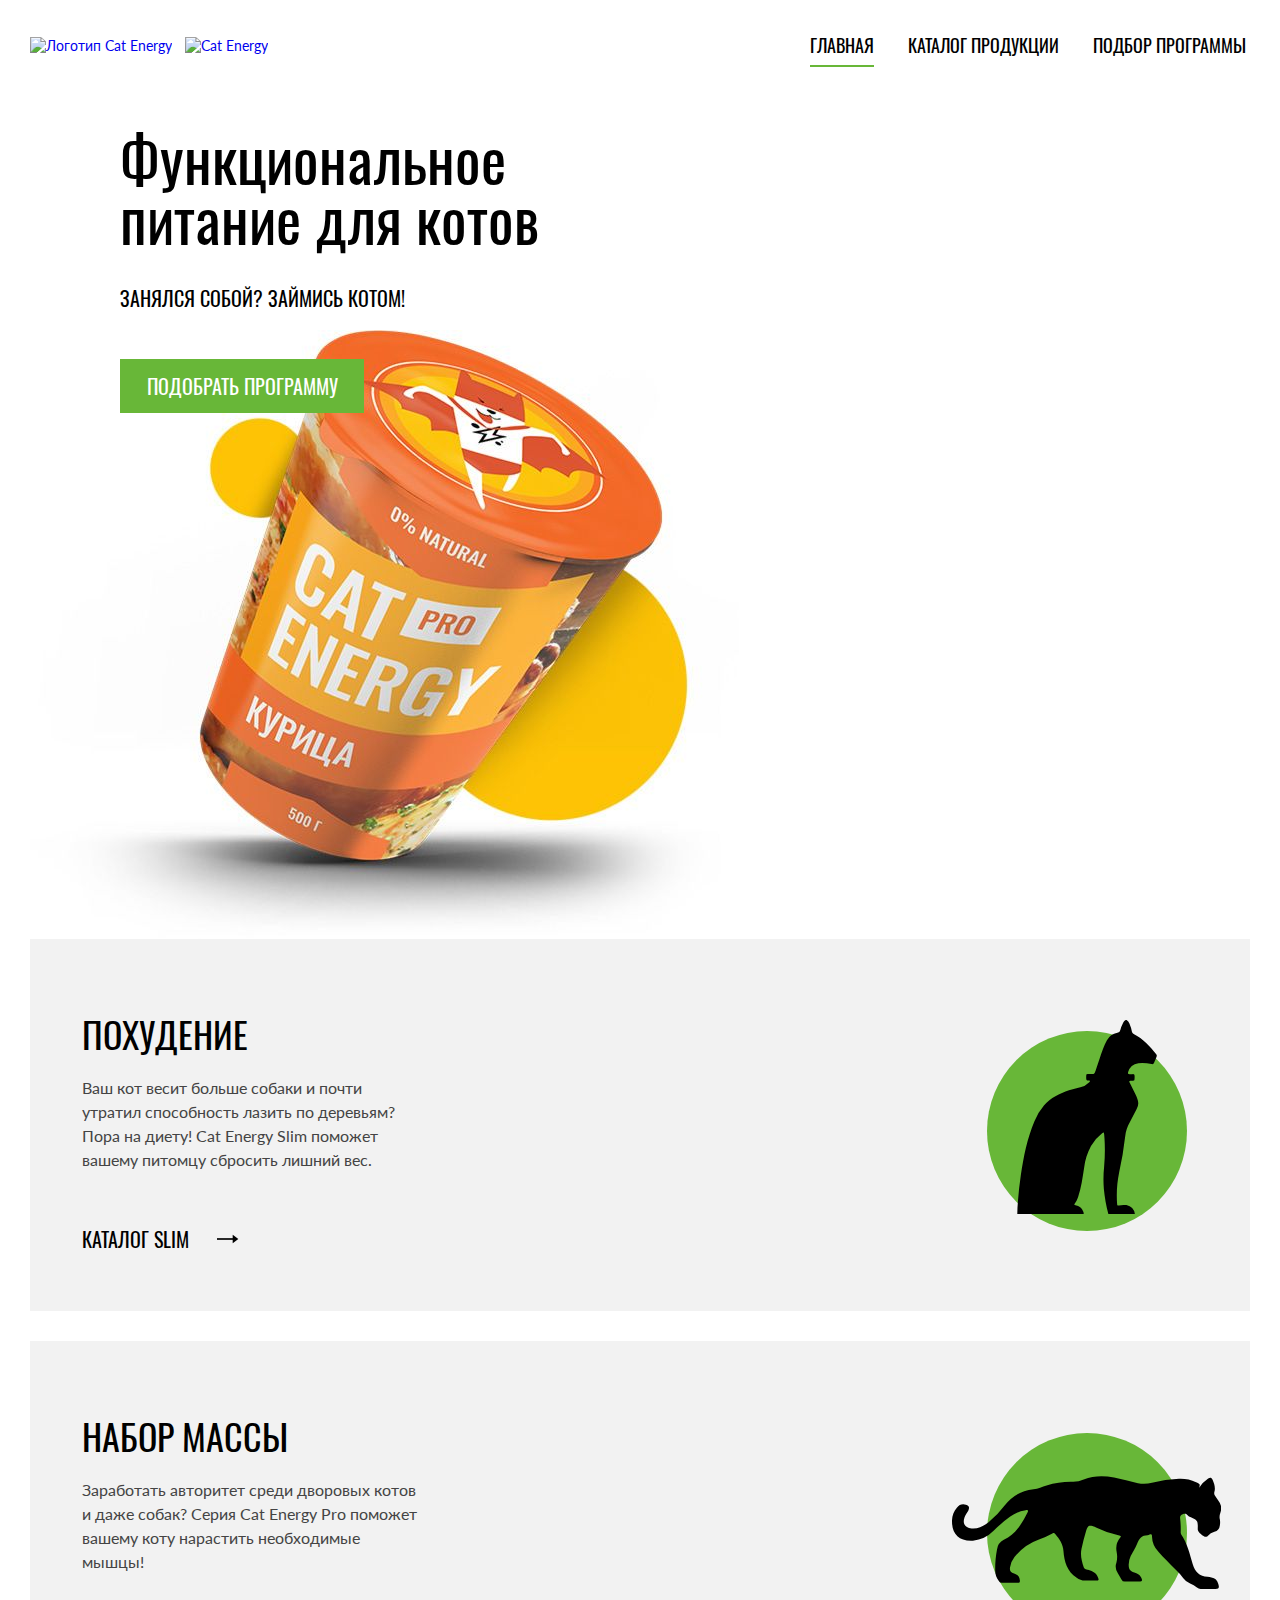
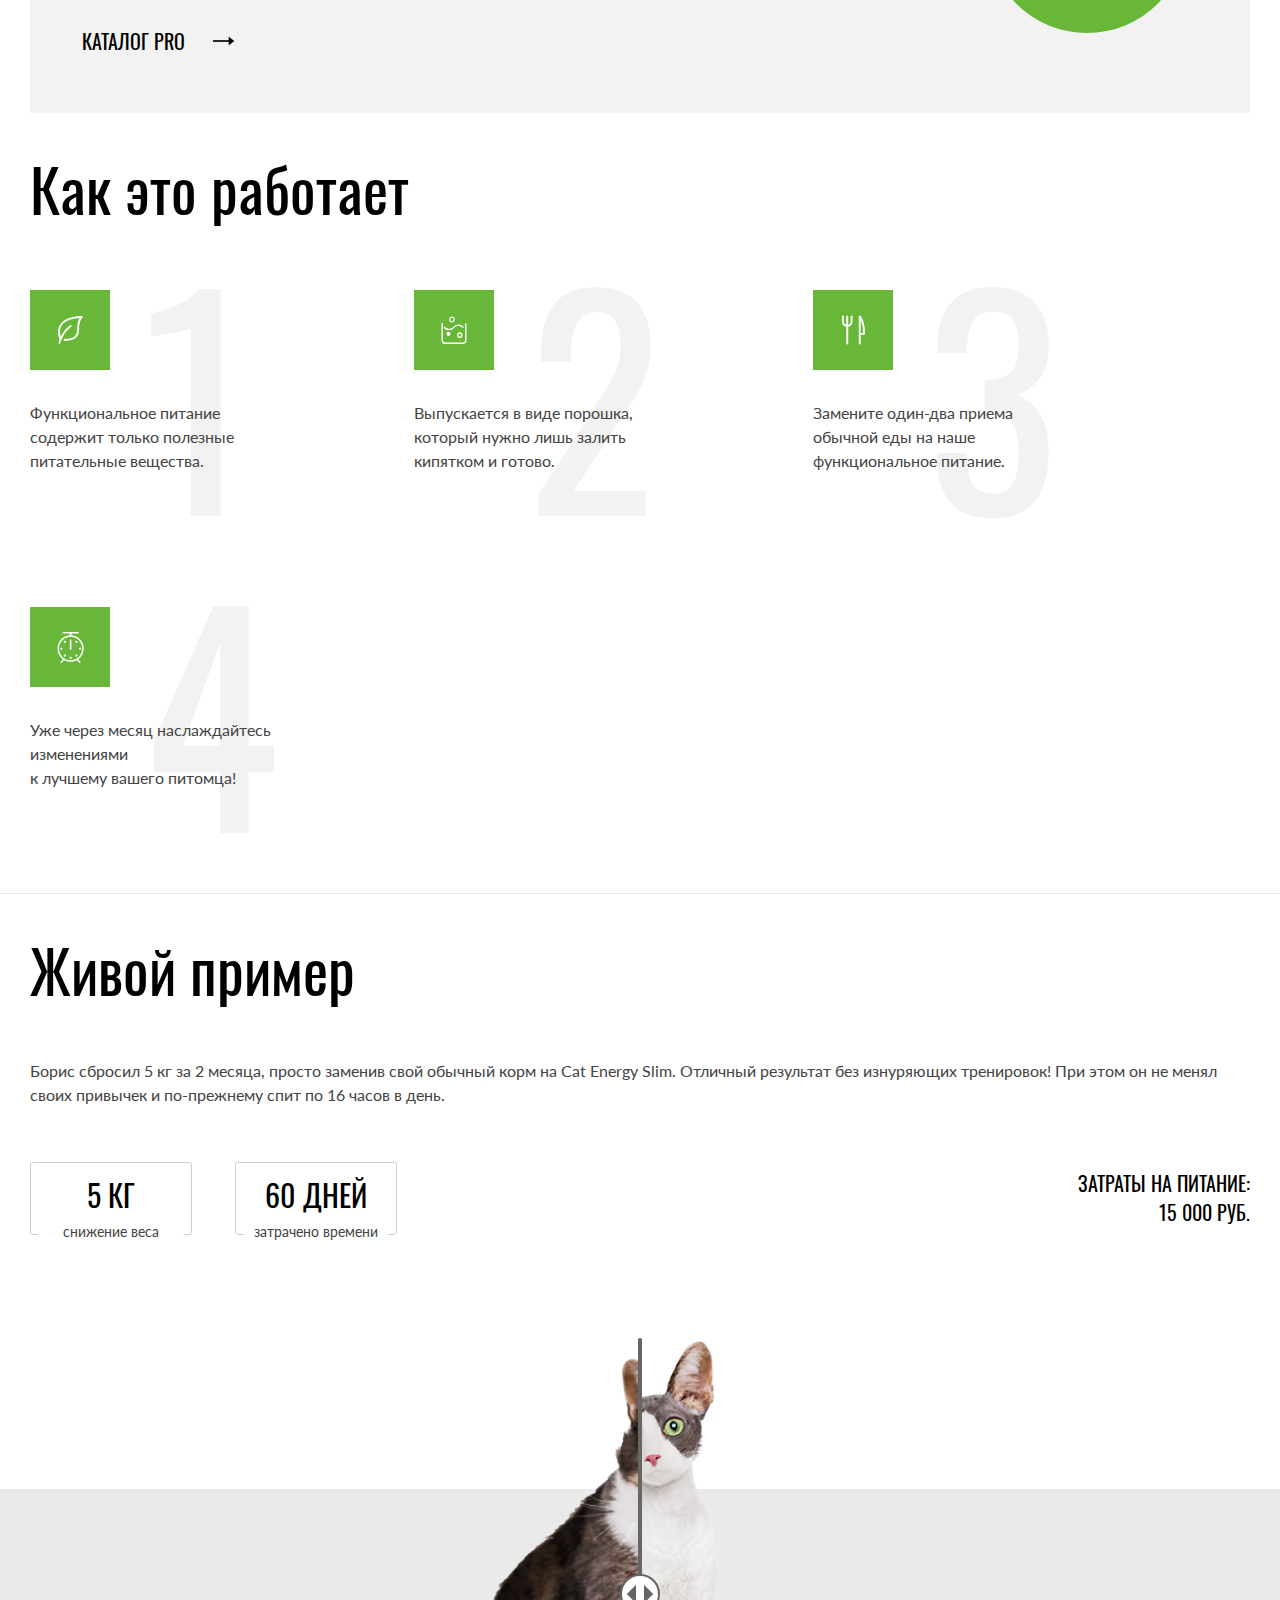
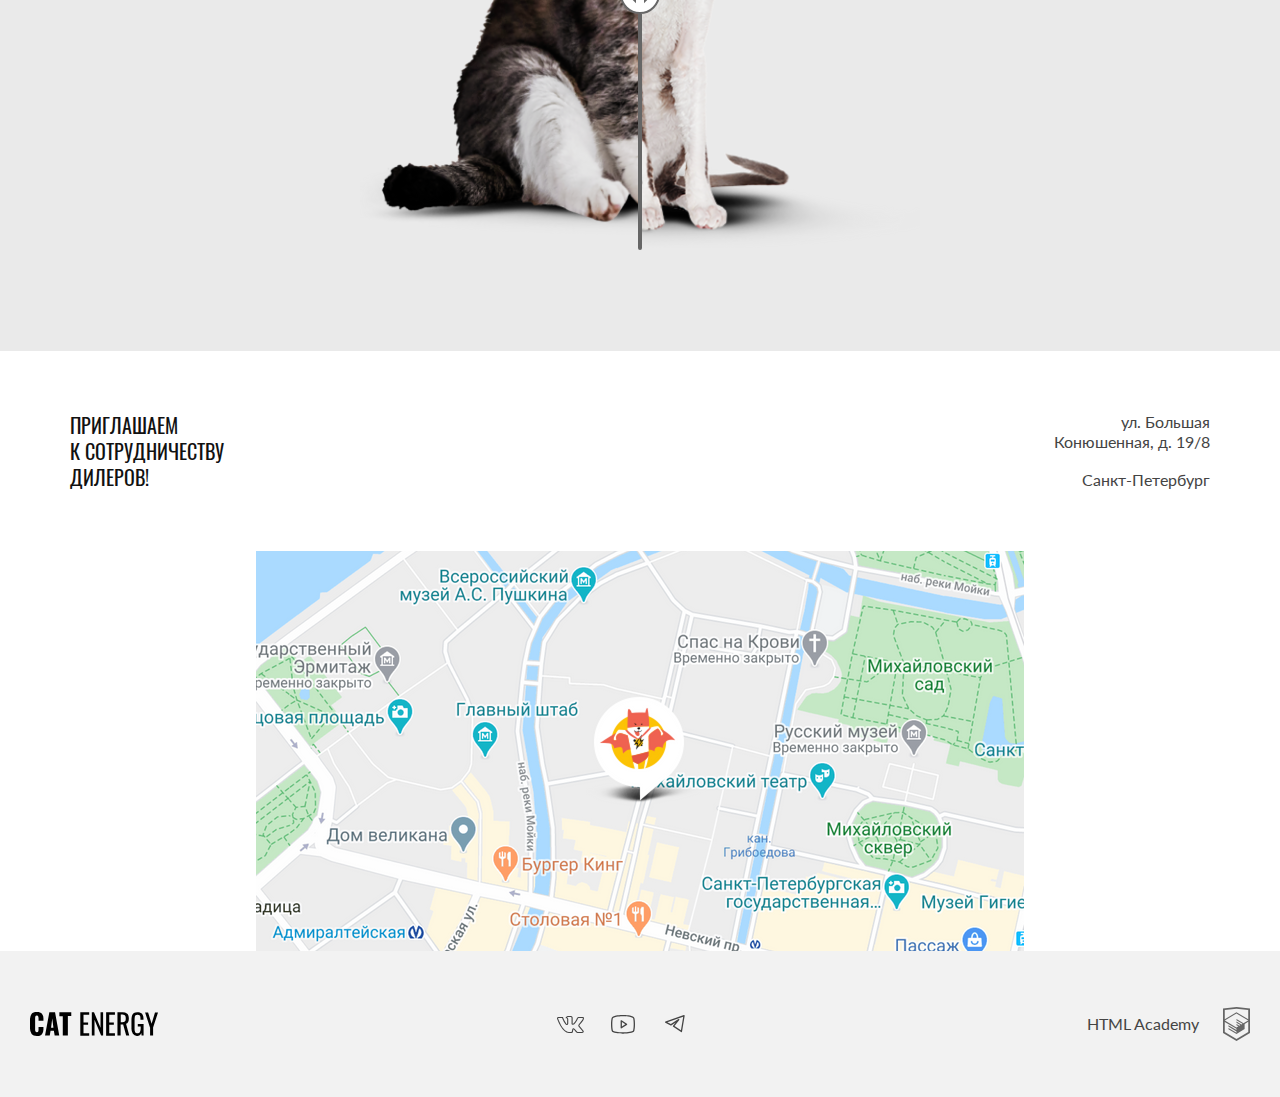
==== commit 935bd137: "Deploying to gh-pages from @ htmlacademy-adaptive/2410581-cat-energy-30@93608d41c7e8f88d3930321a79db" ====
--- a/index.html
+++ b/index.html
@@ -1 +1 @@
-<!DOCTYPE html><html class="page" lang="ru"><head><meta charset="UTF-8"><title>Cat Energy</title><meta name="viewport" content="width=device-width,initial-scale=1"><link rel="icon" href="favicon.ico"><link rel="rel" href="favicons/icon.svg" type="image/svg+xml"><link rel="apple-touch-icon" href="favicons/apple.png"><link rel="manifest" href="manifest.webmanifest"><link rel="stylesheet" href="styles/styles.css"><script src="scripts/index.js" defer="defer"></script></head><body class="page__body"><div class="wrapper"><header class="main-header"><div class="main-header__container main-header__container--index"><a class="main-header__logo" href="#" aria-label="Перейти на главную страницу Cat Energy"><picture><source type="image/svg+xml" media="(min-width: 1440px)" srcset="images/icons/logo-desktop.svg" width="70" height="59"><source type="image/svg+xml" media="(min-width: 768px)" srcset="images/icons/logo-tablet.svg" width="60" height="50"><img class="main-header__logo-icon" src="images/icons/logo-mobile.svg" alt="Логотип Cat Energy" width="33" height="38"></picture><picture><source type="image/svg+xml" media="(min-width: 1440px)" srcset="images/icons/logo-text.svg" width="118" height="21"><img class="main-header__logo-text" src="images/icons/logo-text.svg" alt="Cat Energy" width="101" height="18"></picture></a><nav class="main-nav"><button class="main-nav__toggle toggle-burger" type="button"><span class="visually-hidden toggle-burger__help">Открыть меню</span> <span class="toggle-burger__line1"></span> <span class="toggle-burger__line2"></span> <span class="toggle-burger__line3"></span></button><ul class="main-nav__list main-nav__list--closed"><li class="main-nav__item main-nav__item--current"><a class="main-nav__link" href="#">ГЛАВНАЯ</a></li><li class="main-nav__item"><a class="main-nav__link" href="catalog.html">КАТАЛОГ ПРОДУКЦИИ</a></li><li class="main-nav__item"><a class="main-nav__link" href="form.html">ПОДБОР ПРОГРАММЫ</a></li></ul></nav></div></header><main class="main-content"><section class="hero"><div class="hero__container"><h1 class="hero__title">Функциональное<br>питание для котов</h1><p class="hero__slogan">Занялся собой? Займись котом!</p><picture><source type="image/png" media="(min-width: 1440px)" srcset="images/index/hero-product-desktop@1x.png, images/index/hero-product-desktop@2x.png 2x" width="552" height="499"><source type="image/jpeg" media="(min-width: 768px)" srcset="images/index/hero-product-tablet@1x.jpg, images/index/hero-product-tablet@2x.jpg 2x" width="709" height="609"><img class="hero__product-image" src="images/index/hero-product-mobile@1x.png" srcset="images/index/hero-product-mobile@2x.png 2x" alt="Корм для кота со вкусом курицы." width="280" height="270"></picture><a class="hero__button button" href="#">подобрать программу</a></div></section><section class="programs"><h2 class="visually-hidden">Выбор программы</h2><div class="programs__container"><ul class="programs__list"><li class="programs__item programs__item--weight-loss"><h3 class="programs__title">похудение</h3><p class="programs__text">Ваш кот весит больше собаки и&nbsp;почти утратил способность лазить по&nbsp;деревьям? Пора на&nbsp;диету! Cat Energy Slim поможет вашему питомцу сбросить лишний вес.</p><a class="programs__link" href="form.html">каталог slim</a></li><li class="programs__item programs__item--weight-gain"><h3 class="programs__title">Набор массы</h3><p class="programs__text">Заработать авторитет среди дворовых котов и даже собак? Серия Cat Energy Pro поможет вашему коту нарастить необходимые мышцы!</p><a class="programs__link" href="form.html">каталог pro</a></li></ul></div></section><section class="about"><div class="about__container"><h2 class="about__title">Как это работает</h2><ul class="about__list"><li class="about__item about__item--eco"><p class="about__description">Функциональное питание<br>содержит только полезные<br>питательные вещества.</p></li><li class="about__item about__item--fast"><p class="about__description">Выпускается в виде порошка,<br>который нужно лишь залить<br>кипятком и готово.</p></li><li class="about__item about__item--food"><p class="about__description">Замените один-два приема<br>обычной еды на наше<br>функциональное питание.</p></li><li class="about__item about__item--time"><p class="about__description">Уже через месяц<br>наслаждайтесь изменениями<br>к&nbsp;лучшему вашего питомца!</p></li></ul></div></section><section class="example"><div class="example__container"><div class="example__content"><h2 class="example__title">Живой пример</h2><p class="example__text">Борис сбросил 5&nbsp;кг за&nbsp;2&nbsp;месяца, просто заменив свой обычный корм на&nbsp;Cat Energy Slim. Отличный результат без изнуряющих тренировок! При этом он&nbsp;не&nbsp;менял своих привычек и&nbsp;по-прежнему спит по&nbsp;16&nbsp;часов в&nbsp;день.</p><dl class="example__list"><div class="example__item example__item--first"><dt class="example__number">5 КГ</dt><dd class="example__descrtiption">снижение<br>веса</dd></div><div class="example__item"><dt class="example__number">60 ДНЕЙ</dt><dd class="example__descrtiption">затрачено времени</dd></div><div class="example__item example__item--expense"><dt class="example__number example__number--expense-text">Затраты на питание:</dt><dd class="example__descrtiption example__descrtiption--expense-prise">15 000 РУБ.</dd></div></dl></div><div class="example__slider slider"><div class="slider__images"><picture><source type="image/png" media="(min-width: 768px)" srcset="images/slider/cat-before-tablet-desktop@1x.png, images/slider/cat-before-tablet-desktop@2x.png 2x" width="560" height="512"><img class="slider__image-before" src="images/slider/cat-before-mobile@1x.png" srcset="images/slider/cat-before-mobile@2x.png 2x" alt="Кот до приема cat Energy" width="280" height="256"></picture><picture><source type="image/png" media="(min-width: 768px)" srcset="images/slider/cat-after-tablet-desktop@1x.png, images/slider/cat-after-tablet-desktop@2x.png 2x" width="560" height="512"><img class="slider__image-after" src="images/slider/cat-after-mobile@1x.png" srcset="images/slider/cat-after-mobile@2x.png 2x" alt="Кот после приема cat Energy" width="280" height="256"></picture></div><div class="slider__main-slider"><input class="slider__input" type="range" name="slider-cat" min="0" max="100" aria-label="Разные состония котов"><div class="slider__drag-line"><span class="slider__marker"></span></div></div></div></div></section></main><footer class="main-footer"><section class="invitation"><div class="invitation__container"><div class="invitation__content"><h2 class="invitation__title">приглашаем<br>к&nbsp;сотрудничеству<br>дилеров!</h2><address class="invitation__address">ул. Большая<br>Конюшенная, д. 19/8<br>Санкт-Петербург</address></div><picture><source type="image/png" media="(min-width: 1440px)" srcset="images/map/map-desktop@1x.png, images/map/map-desktop@2x.png 2x" width="1440" height="400"><source type="image/png" media="(min-width: 768px)" srcset="images/map/map-tablet@1x.png, images/map/map-tablet@2x.png 2x" width="768" height="400"><img class="invitation__map" src="images/map/map-mobile@1x.png" srcset="images/map/map-mobile@2x.png 2x" alt="Локация магазина cat energy." width="320" height="362"></picture></div></section><ul class="main-footer__logos logos"><li class="logos__item"><a class="logos__link logos__link--cat-energy" href="#" aria-label="Текстовый логотип сайта cat energy."><svg width="128" height="24" viewBox="0 0 128 24" xmlns="http://www.w3.org/2000/svg"><path d="M1.62 21.96a9.43 9.43 0 0 1-1.6-5.72v-8.48a9.56 9.56 0 0 1 1.5-5.82c1.1-1.33 2.8-1.94 5.31-1.94 2.5 0 4.1.61 5.1 1.74a7.43 7.43 0 0 1 1.51 5v2.04h-4.9v-2.35a5.4 5.4 0 0 0-.3-2.04 1.42 1.42 0 0 0-1.4-.82c-.71 0-1.21.2-1.41.72a6.72 6.72 0 0 0-.3 2.25v10.92a4.3 4.3 0 0 0 .4 2.15c.2.5.7.71 1.4.71s1.1-.2 1.3-.71c.23-.7.33-1.42.3-2.15v-2.45h4.91v2.05a7.92 7.92 0 0 1-1.5 5.1c-1 1.23-2.7 1.84-5.1 1.84-2.41-.1-4.22-.71-5.22-2.04Zm17.73-21.66h5.7l4.21 23.3h-4.6l-.8-4.91h-3.31l-.8 4.9h-4.7l4.3-23.28Zm4.1 15.33-1.2-9.1-1.2 9.1h2.4Zm9.32-11.44h-3.4v-3.88h11.9v3.78h-3.4v19.5h-5.1v-19.4Zm17.63-3.89h8.8v2.46h-5.7v7.66h4.6v2.35h-4.6v8.57h5.7v2.35h-8.9v-23.38h.1Zm11.4 0h2.21l6.51 15.43v-15.42h2.6v23.28h-2l-6.6-15.93v15.93h-2.71v-23.28Zm14.33 0h8.81v2.46h-5.7v7.66h4.6v2.35h-4.6v8.57h5.7v2.35h-8.81v-23.38Zm11.41 0h4.61a7.9 7.9 0 0 1 5.1 1.44c1.1.92 1.6 2.55 1.6 4.7 0 2.96-.9 4.8-2.8 5.4l3.21 11.65h-3.1l-3-10.93h-2.51v10.93h-3.2v-23.18h.1Zm4.41 10.01c1.03.1 2.06-.2 2.9-.81.6-.51.9-1.53.9-3.07a6.72 6.72 0 0 0-.3-2.24 2.58 2.58 0 0 0-1.1-1.23 4.49 4.49 0 0 0-2.2-.4h-1.4v7.65h1.2v.1Zm10.91 11.55a10.49 10.49 0 0 1-1.4-5.93v-7.76a17 17 0 0 1 .5-4.4c.34-1.06 1-2 1.9-2.65 1.12-.67 2.41-1 3.71-.92 2.1 0 3.6.51 4.5 1.64a7.93 7.93 0 0 1 1.41 5.1v.82h-3v-.71c0-.86-.07-1.71-.2-2.56a2.05 2.05 0 0 0-.8-1.32 3.05 3.05 0 0 0-1.9-.51 2.96 2.96 0 0 0-2.01.6 2.3 2.3 0 0 0-.8 1.64c-.13.92-.2 1.84-.2 2.76v8.68a9.43 9.43 0 0 0 .6 3.88c.4.82 1.2 1.12 2.4 1.12a2.38 2.38 0 0 0 2.4-1.22c.53-1.3.77-2.69.7-4.09v-1.63h-2.9v-2.35h5.81v11.54h-2l-.3-2.65a4.17 4.17 0 0 1-1.56 2.2c-.74.53-1.64.8-2.55.76a4.92 4.92 0 0 1-4.3-2.04Zm17.13-6.44-4.9-15.01h3l3.5 11.23 3.4-11.23h3.01l-4.9 15.01v8.17h-3.01v-8.17h-.1Z"/></svg></a></li><li class="logos__item"><ul class="logos__sub-list"><li class="logos__sub-item"><a class="logos__link" href="#" aria-label="Перейти в вконтакте"><svg width="27" height="17" viewBox="0 0 27 17" xmlns="http://www.w3.org/2000/svg"><path d="M0 2.34c0-.86.52-1.32 1.55-1.38l3.97.02c.26 0 .44.13.53.38.4 1.26.86 2.34 1.37 3.25.5.92 1.17 1.97 1.99 3.16.07.15.18.23.34.23.13 0 .22-.06.3-.18l.07-.28.03-4.35c0-.3-.07-.5-.23-.6-.15-.1-.43-.18-.83-.23-.32-.05-.48-.23-.48-.55 0-.07 0-.12.02-.15.38-1.09 1.44-1.63 3.2-1.63l1.5-.03c.67 0 1.23.16 1.67.48.44.32.67.82.67 1.5v5.72c.12.08.24.12.34.12.27 0 .5-.15.7-.45 1.95-2.58 3-4.31 3.17-5.18a.3.3 0 0 1 .05-.13c.12-.25.33-.47.61-.65.29-.19.53-.31.75-.38a.55.55 0 0 1 .24-.05h4.13l.26.03c.36 0 .63.16.83.47.07.1.12.21.15.33a2.4 2.4 0 0 1 .06.55v.18a6.11 6.11 0 0 1-.94 2.2 23.4 23.4 0 0 1-1.93 2.53c-.79.9-1.27 1.5-1.47 1.78a.93.93 0 0 0-.24.56c0 .13.07.28.21.45l3.9 4.63c.2.26.31.56.31.88 0 .38-.16.7-.48.95-.32.25-.7.4-1.14.43l-.46.02h-4.04c-.02 0-.06 0-.11.02a.86.86 0 0 1-.1.01c-.4 0-.76-.16-1.1-.48-.12-.13-.96-1.12-2.5-2.97a1.39 1.39 0 0 0-.38-.32 38.47 38.47 0 0 0-.53 2.24l-.08.42a1.4 1.4 0 0 1-1.12 1.06l-.37.02h-2.61c-1.48 0-2.95-.63-4.41-1.9a19.3 19.3 0 0 1-3.96-4.95 47.51 47.51 0 0 1-3.28-7.05 1.92 1.92 0 0 1-.13-.73Zm16.01 6.51c-.37 0-.7-.1-1.01-.29a.9.9 0 0 1-.45-.79v-5.78c0-.34-.1-.58-.27-.72-.18-.14-.49-.21-.93-.21l-1.52.05c-.76 0-1.34.12-1.73.37.78.36 1.17.93 1.17 1.71v4.43a1.5 1.5 0 0 1-.53 1.04 1.6 1.6 0 0 1-1.07.42c-.53 0-.94-.24-1.22-.73a26.16 26.16 0 0 1-3.1-5.63l-.23-.66-3.55-.02c-.23 0-.36.01-.38.03-.03.03-.04.1-.04.22 0 .15.01.3.05.48l.56 1.4c1.49 3.64 3.11 6.51 4.86 8.6 1.75 2.1 3.47 3.15 5.16 3.15h2.66c.1 0 .19-.03.24-.09.05-.06.1-.17.13-.34l.06-.25.5-2.21c.15-.3.27-.5.38-.6.2-.2.42-.28.69-.28.43 0 .86.24 1.3.73l2.27 2.71c.14.22.3.33.45.33h4.4c.53 0 .8-.13.8-.38a.47.47 0 0 0-.08-.25l-3.87-4.55c-.3-.35-.45-.73-.45-1.13 0-.4.14-.8.43-1.16.23-.34.68-.9 1.34-1.67.67-.78 1.25-1.51 1.75-2.19.5-.68.82-1.3.98-1.85l.08-.33a.37.37 0 0 1-.02-.16.54.54 0 0 0-.03-.19h-4.18c-.27.1-.48.25-.64.45l-.16.48c-.45 1.16-1.6 2.94-3.5 5.36-.36.33-.8.5-1.3.5Z" fill="currentColor"/></svg></a></li><li class="logos__sub-item"><a class="logos__link" href="#" aria-label="Перейти в youtube"><svg width="24" height="19" viewBox="0 0 24 19" fill="currentColor" xmlns="http://www.w3.org/2000/svg"><path d="m15.85 8.8-5.24-3.5a.65.65 0 0 0-1.01.55v6.98a.65.65 0 0 0 1.01.54l5.24-3.49a.65.65 0 0 0 0-1.09Zm-4.94 2.8v-4.53l3.4 2.27-3.4 2.27Zm12.48-8.56a2.4 2.4 0 0 0-1.45-1.63c-3.72-1.43-9.69-1.41-9.94-1.41s-6.22-.02-9.94 1.4a2.4 2.4 0 0 0-1.45 1.64 25.32 25.32 0 0 0-.61 6.3c0 3.26.33 5.22.61 6.3a2.4 2.4 0 0 0 1.45 1.63c3.72 1.43 9.69 1.4 9.94 1.4h.08c.75 0 6.31-.04 9.86-1.4a2.4 2.4 0 0 0 1.45-1.64c.28-1.07.61-3.03.61-6.3 0-3.25-.33-5.22-.61-6.29Zm-1.27 12.27a1.1 1.1 0 0 1-.65.74c-3.5 1.34-9.4 1.32-9.47 1.32-.07 0-5.98.02-9.47-1.32a1.09 1.09 0 0 1-.65-.74c-.27-1-.57-2.85-.57-5.97 0-3.12.3-4.97.57-5.97a1.1 1.1 0 0 1 .65-.74c3.5-1.34 9.4-1.32 9.47-1.32.07 0 5.98-.02 9.47 1.32a1.1 1.1 0 0 1 .65.74c.27 1 .57 2.85.57 5.97 0 3.12-.3 4.96-.57 5.97Z"/></svg></a></li><li class="logos__sub-item"><a class="logos__link" href="#" aria-label="Перейти в телеграм"><svg width="20" height="18" viewBox="0 0 20 18" fill="currentColor" xmlns="http://www.w3.org/2000/svg"><path fill-rule="evenodd" clip-rule="evenodd" d="M19.46.15c.18.15.27.38.23.61l-2.63 15.76a.66.66 0 0 1-1.01.44l-7.88-5.25a.66.66 0 0 1-.15-.96l2.61-3.26-4.36 2.9a.66.66 0 0 1-.65.05l-5.26-2.63a.66.66 0 0 1 .08-1.2l18.38-6.57a.66.66 0 0 1 .64.11Zm-17.13 7.17 3.53 1.77 7.56-5.04a.66.66 0 0 1 .88.96l-4.8 6 6.43 4.3 2.28-13.66-15.88 5.67Z"/></svg></a></li></ul></li><li class="logos__item logos__item--academy"><ul class="logos__sub-list logos__sub-list--academy"><li class="logos__sub-item"><a class="logos__link logos__link--academy-text" href="#">HTML Academy</a></li><li class="logos__sub-item"><a class="logos__link logos__link--academy-logo" href="#" aria-label="Перейти на сайт html-academy"><svg width="27" height="34" viewBox="0 0 27 34" xmlns="http://www.w3.org/2000/svg"><path d="m13.64.02-.14-.02-13.5 1.4v24.61l13.5 7.99 13.5-7.99v-24.6l-13.36-1.4Zm11.6 25-11.74 6.94-11.73-6.94v-10.1l11.68 6.93.02 1.25-8.02-4.75v1.23l8.04 4.8.02 1.3-8.05-4.76v1.22l8.04 4.81 8.12-4.83v-5.21l3.62-2.15v10.26Zm0-11.57-3.23 1.88-1.48.88-7.06-4.19-.01 1.23 6.04 3.57-.06.03-.13.07-.86.5-4.98-2.95-.01 1.22 3.93 2.33-.93.61-.02.01-2.97-1.74-.01 1.23 1.94 1.13-1.98 1.19-11.62-6.87 11.63-6.96 11.8 6.83Zm0-1.22-11.8-6.92-11.67 6.91v-9.23l11.73-1.23 11.73 1.23v9.24Z" fill="currentColor"/></svg></a></li></ul></li></ul></footer></div><script src="scripts/index.js"></script></body></html>+<!DOCTYPE html><html class="page" lang="ru"><head><meta charset="UTF-8"><title>Cat Energy</title><meta name="viewport" content="width=device-width,initial-scale=1"><link rel="icon" href="favicon.ico"><link rel="rel" href="favicons/icon.svg" type="image/svg+xml"><link rel="apple-touch-icon" href="favicons/apple.png"><link rel="manifest" href="manifest.webmanifest"><link rel="stylesheet" href="styles/styles.css"><script src="https://api-maps.yandex.ru/2.1/?apikey=b741650d-aeca-472d-a761-ce8550b60bb1&lang=ru_RU" defer="defer"></script><script src="scripts/index.js" defer="defer"></script></head><body class="page__body"><div class="wrapper"><header class="main-header"><div class="main-header__container main-header__container--index"><a class="main-header__logo" href="#" aria-label="Перейти на главную страницу Cat Energy"><picture><source type="image/svg+xml" media="(min-width: 1440px)" srcset="images/icons/logo-desktop.svg" width="70" height="59"><source type="image/svg+xml" media="(min-width: 768px)" srcset="images/icons/logo-tablet.svg" width="60" height="50"><img class="main-header__logo-icon" src="images/icons/logo-mobile.svg" alt="Логотип Cat Energy" width="33" height="38"></picture><picture><source type="image/svg+xml" media="(min-width: 1440px)" srcset="images/icons/logo-text.svg" width="118" height="21"><img class="main-header__logo-text" src="images/icons/logo-text.svg" alt="Cat Energy" width="101" height="18"></picture></a><nav class="main-nav"><button class="main-nav__toggle toggle-burger" type="button"><span class="visually-hidden toggle-burger__help">Открыть меню</span> <span class="toggle-burger__line1"></span> <span class="toggle-burger__line2"></span> <span class="toggle-burger__line3"></span></button><ul class="main-nav__list main-nav__list--closed"><li class="main-nav__item main-nav__item--current main-nav__item--current-index"><a class="main-nav__link main-nav__link--index" href="#">ГЛАВНАЯ</a></li><li class="main-nav__item"><a class="main-nav__link main-nav__link--index" href="catalog.html">КАТАЛОГ ПРОДУКЦИИ</a></li><li class="main-nav__item"><a class="main-nav__link main-nav__link--index" href="form.html">ПОДБОР ПРОГРАММЫ</a></li></ul></nav></div></header><main class="main-content"><section class="hero"><div class="hero__container"><h1 class="hero__title">Функциональное<br>питание для котов</h1><p class="hero__slogan">Занялся собой? Займись котом!</p><picture><source type="image/png" media="(min-width: 1440px)" srcset="images/index/hero-product-desktop@1x.png, images/index/hero-product-desktop@2x.png 2x" width="552" height="499"><source type="image/jpeg" media="(min-width: 768px)" srcset="images/index/hero-product-tablet@1x.jpg, images/index/hero-product-tablet@2x.jpg 2x" width="709" height="609"><img class="hero__product-image" src="images/index/hero-product-mobile@1x.png" srcset="images/index/hero-product-mobile@2x.png 2x" alt="Корм для кота со вкусом курицы." width="280" height="270"></picture><a class="hero__button button" href="#">подобрать программу</a></div></section><section class="programs"><h2 class="visually-hidden">Выбор программы</h2><div class="programs__container"><ul class="programs__list"><li class="programs__item programs__item--weight-loss"><h3 class="programs__title">похудение</h3><p class="programs__text">Ваш кот весит больше собаки и почти утратил способность лазить по&nbsp;деревьям? Пора на&nbsp;диету! Cat Energy Slim поможет вашему питомцу сбросить лишний вес.</p><a class="programs__link" href="form.html">каталог slim</a></li><li class="programs__item programs__item--weight-gain"><h3 class="programs__title">Набор массы</h3><p class="programs__text">Заработать авторитет среди дворовых котов и даже собак? Серия Cat Energy Pro поможет вашему коту нарастить необходимые мышцы!</p><a class="programs__link" href="form.html">каталог pro</a></li></ul></div></section><section class="about"><div class="about__container"><h2 class="about__title">Как это работает</h2><ul class="about__list"><li class="about__item about__item--eco"><p class="about__description">Функциональное питание<br>содержит только полезные<br>питательные вещества.</p></li><li class="about__item about__item--fast"><p class="about__description">Выпускается в виде порошка,<br>который нужно лишь залить<br>кипятком и готово.</p></li><li class="about__item about__item--food"><p class="about__description">Замените один-два приема<br>обычной еды на наше<br>функциональное питание.</p></li><li class="about__item about__item--time"><p class="about__description">Уже через месяц наслаждайтесь изменениями<br>к&nbsp;лучшему вашего питомца!</p></li></ul></div></section><section class="example"><div class="example__container"><h2 class="example__title">Живой пример</h2><div class="example__content"><p class="example__text">Борис сбросил 5&nbsp;кг за&nbsp;2&nbsp;месяца, просто заменив свой обычный корм на&nbsp;Cat Energy Slim. Отличный результат без изнуряющих тренировок! При этом он&nbsp;не&nbsp;менял своих привычек и&nbsp;по-прежнему спит по&nbsp;16&nbsp;часов в&nbsp;день.</p><dl class="example__list"><div class="example__item example__item--first"><dt class="example__number">5 КГ</dt><dd class="example__descrtiption">снижение веса</dd></div><div class="example__item"><dt class="example__number">60 ДНЕЙ</dt><dd class="example__descrtiption">затрачено времени</dd></div><div class="example__item example__item--expense"><dt class="example__number example__number--expense-text">Затраты на питание:</dt><dd class="example__descrtiption example__descrtiption--expense-prise">15 000 РУБ.</dd></div></dl></div><div class="example__slider slider"><div class="slider__container"><div class="slider__images"><picture><source type="image/png" media="(min-width: 768px)" srcset="images/slider/cat-before-tablet-desktop@1x.png, images/slider/cat-before-tablet-desktop@2x.png 2x" width="560" height="512"><img class="slider__image-before" src="images/slider/cat-before-mobile@1x.png" srcset="images/slider/cat-before-mobile@2x.png 2x" alt="Кот до приема cat Energy" width="280" height="256"></picture><picture><source type="image/png" media="(min-width: 768px)" srcset="images/slider/cat-after-tablet-desktop@1x.png, images/slider/cat-after-tablet-desktop@2x.png 2x" width="560" height="512"><img class="slider__image-after" src="images/slider/cat-after-mobile@1x.png" srcset="images/slider/cat-after-mobile@2x.png 2x" alt="Кот после приема cat Energy" width="280" height="256"></picture></div><div class="slider__main-slider"><input class="slider__input" type="range" name="slider-cat" min="0" max="100" aria-label="Разные состония котов"><div class="slider__drag-line"><span class="slider__marker"></span></div></div></div></div></div></section></main><footer class="main-footer"><section class="invitation"><div class="invitation__container"><div class="invitation__content"><h2 class="invitation__title">приглашаем<br>к&nbsp;сотрудничеству<br>дилеров!</h2><address class="invitation__address">ул. Большая<br>Конюшенная, д. 19/8<br><span>Санкт-Петербург</span></address></div><h2 class="visually-hidden">Как до нас добраться</h2><div class="invitation__map-container" id="map"></div></div></section><ul class="main-footer__logos logos"><li class="logos__item"><a class="logos__link logos__link--cat-energy" href="#" aria-label="Текстовый логотип сайта cat energy."><svg width="128" height="24" viewBox="0 0 128 24" xmlns="http://www.w3.org/2000/svg"><path d="M1.62 21.96a9.43 9.43 0 0 1-1.6-5.72v-8.48a9.56 9.56 0 0 1 1.5-5.82c1.1-1.33 2.8-1.94 5.31-1.94 2.5 0 4.1.61 5.1 1.74a7.43 7.43 0 0 1 1.51 5v2.04h-4.9v-2.35a5.4 5.4 0 0 0-.3-2.04 1.42 1.42 0 0 0-1.4-.82c-.71 0-1.21.2-1.41.72a6.72 6.72 0 0 0-.3 2.25v10.92a4.3 4.3 0 0 0 .4 2.15c.2.5.7.71 1.4.71s1.1-.2 1.3-.71c.23-.7.33-1.42.3-2.15v-2.45h4.91v2.05a7.92 7.92 0 0 1-1.5 5.1c-1 1.23-2.7 1.84-5.1 1.84-2.41-.1-4.22-.71-5.22-2.04Zm17.73-21.66h5.7l4.21 23.3h-4.6l-.8-4.91h-3.31l-.8 4.9h-4.7l4.3-23.28Zm4.1 15.33-1.2-9.1-1.2 9.1h2.4Zm9.32-11.44h-3.4v-3.88h11.9v3.78h-3.4v19.5h-5.1v-19.4Zm17.63-3.89h8.8v2.46h-5.7v7.66h4.6v2.35h-4.6v8.57h5.7v2.35h-8.9v-23.38h.1Zm11.4 0h2.21l6.51 15.43v-15.42h2.6v23.28h-2l-6.6-15.93v15.93h-2.71v-23.28Zm14.33 0h8.81v2.46h-5.7v7.66h4.6v2.35h-4.6v8.57h5.7v2.35h-8.81v-23.38Zm11.41 0h4.61a7.9 7.9 0 0 1 5.1 1.44c1.1.92 1.6 2.55 1.6 4.7 0 2.96-.9 4.8-2.8 5.4l3.21 11.65h-3.1l-3-10.93h-2.51v10.93h-3.2v-23.18h.1Zm4.41 10.01c1.03.1 2.06-.2 2.9-.81.6-.51.9-1.53.9-3.07a6.72 6.72 0 0 0-.3-2.24 2.58 2.58 0 0 0-1.1-1.23 4.49 4.49 0 0 0-2.2-.4h-1.4v7.65h1.2v.1Zm10.91 11.55a10.49 10.49 0 0 1-1.4-5.93v-7.76a17 17 0 0 1 .5-4.4c.34-1.06 1-2 1.9-2.65 1.12-.67 2.41-1 3.71-.92 2.1 0 3.6.51 4.5 1.64a7.93 7.93 0 0 1 1.41 5.1v.82h-3v-.71c0-.86-.07-1.71-.2-2.56a2.05 2.05 0 0 0-.8-1.32 3.05 3.05 0 0 0-1.9-.51 2.96 2.96 0 0 0-2.01.6 2.3 2.3 0 0 0-.8 1.64c-.13.92-.2 1.84-.2 2.76v8.68a9.43 9.43 0 0 0 .6 3.88c.4.82 1.2 1.12 2.4 1.12a2.38 2.38 0 0 0 2.4-1.22c.53-1.3.77-2.69.7-4.09v-1.63h-2.9v-2.35h5.81v11.54h-2l-.3-2.65a4.17 4.17 0 0 1-1.56 2.2c-.74.53-1.64.8-2.55.76a4.92 4.92 0 0 1-4.3-2.04Zm17.13-6.44-4.9-15.01h3l3.5 11.23 3.4-11.23h3.01l-4.9 15.01v8.17h-3.01v-8.17h-.1Z"/></svg></a></li><li class="logos__item"><ul class="logos__sub-list"><li class="logos__sub-item"><a class="logos__link logos__link--vk" href="#" aria-label="Перейти в вконтакте"><svg width="27" height="17" viewBox="0 0 27 17" xmlns="http://www.w3.org/2000/svg"><path d="M0 2.34c0-.86.52-1.32 1.55-1.38l3.97.02c.26 0 .44.13.53.38.4 1.26.86 2.34 1.37 3.25.5.92 1.17 1.97 1.99 3.16.07.15.18.23.34.23.13 0 .22-.06.3-.18l.07-.28.03-4.35c0-.3-.07-.5-.23-.6-.15-.1-.43-.18-.83-.23-.32-.05-.48-.23-.48-.55 0-.07 0-.12.02-.15.38-1.09 1.44-1.63 3.2-1.63l1.5-.03c.67 0 1.23.16 1.67.48.44.32.67.82.67 1.5v5.72c.12.08.24.12.34.12.27 0 .5-.15.7-.45 1.95-2.58 3-4.31 3.17-5.18a.3.3 0 0 1 .05-.13c.12-.25.33-.47.61-.65.29-.19.53-.31.75-.38a.55.55 0 0 1 .24-.05h4.13l.26.03c.36 0 .63.16.83.47.07.1.12.21.15.33a2.4 2.4 0 0 1 .06.55v.18a6.11 6.11 0 0 1-.94 2.2 23.4 23.4 0 0 1-1.93 2.53c-.79.9-1.27 1.5-1.47 1.78a.93.93 0 0 0-.24.56c0 .13.07.28.21.45l3.9 4.63c.2.26.31.56.31.88 0 .38-.16.7-.48.95-.32.25-.7.4-1.14.43l-.46.02h-4.04c-.02 0-.06 0-.11.02a.86.86 0 0 1-.1.01c-.4 0-.76-.16-1.1-.48-.12-.13-.96-1.12-2.5-2.97a1.39 1.39 0 0 0-.38-.32 38.47 38.47 0 0 0-.53 2.24l-.08.42a1.4 1.4 0 0 1-1.12 1.06l-.37.02h-2.61c-1.48 0-2.95-.63-4.41-1.9a19.3 19.3 0 0 1-3.96-4.95 47.51 47.51 0 0 1-3.28-7.05 1.92 1.92 0 0 1-.13-.73Zm16.01 6.51c-.37 0-.7-.1-1.01-.29a.9.9 0 0 1-.45-.79v-5.78c0-.34-.1-.58-.27-.72-.18-.14-.49-.21-.93-.21l-1.52.05c-.76 0-1.34.12-1.73.37.78.36 1.17.93 1.17 1.71v4.43a1.5 1.5 0 0 1-.53 1.04 1.6 1.6 0 0 1-1.07.42c-.53 0-.94-.24-1.22-.73a26.16 26.16 0 0 1-3.1-5.63l-.23-.66-3.55-.02c-.23 0-.36.01-.38.03-.03.03-.04.1-.04.22 0 .15.01.3.05.48l.56 1.4c1.49 3.64 3.11 6.51 4.86 8.6 1.75 2.1 3.47 3.15 5.16 3.15h2.66c.1 0 .19-.03.24-.09.05-.06.1-.17.13-.34l.06-.25.5-2.21c.15-.3.27-.5.38-.6.2-.2.42-.28.69-.28.43 0 .86.24 1.3.73l2.27 2.71c.14.22.3.33.45.33h4.4c.53 0 .8-.13.8-.38a.47.47 0 0 0-.08-.25l-3.87-4.55c-.3-.35-.45-.73-.45-1.13 0-.4.14-.8.43-1.16.23-.34.68-.9 1.34-1.67.67-.78 1.25-1.51 1.75-2.19.5-.68.82-1.3.98-1.85l.08-.33a.37.37 0 0 1-.02-.16.54.54 0 0 0-.03-.19h-4.18c-.27.1-.48.25-.64.45l-.16.48c-.45 1.16-1.6 2.94-3.5 5.36-.36.33-.8.5-1.3.5Z" fill="currentColor"/></svg></a></li><li class="logos__sub-item"><a class="logos__link logos__link--youtube" href="#" aria-label="Перейти в youtube"><svg width="24" height="19" viewBox="0 0 24 19" fill="currentColor" xmlns="http://www.w3.org/2000/svg"><path d="m15.85 8.8-5.24-3.5a.65.65 0 0 0-1.01.55v6.98a.65.65 0 0 0 1.01.54l5.24-3.49a.65.65 0 0 0 0-1.09Zm-4.94 2.8v-4.53l3.4 2.27-3.4 2.27Zm12.48-8.56a2.4 2.4 0 0 0-1.45-1.63c-3.72-1.43-9.69-1.41-9.94-1.41s-6.22-.02-9.94 1.4a2.4 2.4 0 0 0-1.45 1.64 25.32 25.32 0 0 0-.61 6.3c0 3.26.33 5.22.61 6.3a2.4 2.4 0 0 0 1.45 1.63c3.72 1.43 9.69 1.4 9.94 1.4h.08c.75 0 6.31-.04 9.86-1.4a2.4 2.4 0 0 0 1.45-1.64c.28-1.07.61-3.03.61-6.3 0-3.25-.33-5.22-.61-6.29Zm-1.27 12.27a1.1 1.1 0 0 1-.65.74c-3.5 1.34-9.4 1.32-9.47 1.32-.07 0-5.98.02-9.47-1.32a1.09 1.09 0 0 1-.65-.74c-.27-1-.57-2.85-.57-5.97 0-3.12.3-4.97.57-5.97a1.1 1.1 0 0 1 .65-.74c3.5-1.34 9.4-1.32 9.47-1.32.07 0 5.98-.02 9.47 1.32a1.1 1.1 0 0 1 .65.74c.27 1 .57 2.85.57 5.97 0 3.12-.3 4.96-.57 5.97Z"/></svg></a></li><li class="logos__sub-item"><a class="logos__link logos__link--telegram" href="#" aria-label="Перейти в телеграм"><svg width="20" height="18" viewBox="0 0 20 18" fill="currentColor" xmlns="http://www.w3.org/2000/svg"><path fill-rule="evenodd" clip-rule="evenodd" d="M19.46.15c.18.15.27.38.23.61l-2.63 15.76a.66.66 0 0 1-1.01.44l-7.88-5.25a.66.66 0 0 1-.15-.96l2.61-3.26-4.36 2.9a.66.66 0 0 1-.65.05l-5.26-2.63a.66.66 0 0 1 .08-1.2l18.38-6.57a.66.66 0 0 1 .64.11Zm-17.13 7.17 3.53 1.77 7.56-5.04a.66.66 0 0 1 .88.96l-4.8 6 6.43 4.3 2.28-13.66-15.88 5.67Z"/></svg></a></li></ul></li><li class="logos__item logos__item--academy"><ul class="logos__sub-list logos__sub-list--academy"><li class="logos__sub-item"><a class="logos__link logos__link--academy-text" href="#">HTML Academy</a></li><li class="logos__sub-item"><a class="logos__link logos__link--academy-logo" href="#" aria-label="Перейти на сайт html-academy"><svg width="27" height="34" viewBox="0 0 27 34" xmlns="http://www.w3.org/2000/svg"><path d="m13.64.02-.14-.02-13.5 1.4v24.61l13.5 7.99 13.5-7.99v-24.6l-13.36-1.4Zm11.6 25-11.74 6.94-11.73-6.94v-10.1l11.68 6.93.02 1.25-8.02-4.75v1.23l8.04 4.8.02 1.3-8.05-4.76v1.22l8.04 4.81 8.12-4.83v-5.21l3.62-2.15v10.26Zm0-11.57-3.23 1.88-1.48.88-7.06-4.19-.01 1.23 6.04 3.57-.06.03-.13.07-.86.5-4.98-2.95-.01 1.22 3.93 2.33-.93.61-.02.01-2.97-1.74-.01 1.23 1.94 1.13-1.98 1.19-11.62-6.87 11.63-6.96 11.8 6.83Zm0-1.22-11.8-6.92-11.67 6.91v-9.23l11.73-1.23 11.73 1.23v9.24Z" fill="currentColor"/></svg></a></li></ul></li></ul></footer></div></body></html>--- a/styles/styles.css
+++ b/styles/styles.css
@@ -1 +1 @@
-@charset "UTF-8";@font-face{font-family:"Oswald";font-style:normal;font-weight:400;src:url(../fonts/oswald/oswaldregular.woff2)format("woff2");font-display:swap}@font-face{font-family:"Lato";font-style:normal;font-weight:400;src:url(../fonts/lato/Lato-Regular.woff2)format("woff2");font-display:swap}*,::after,::before{box-sizing:border-box}img{max-width:100%;height:auto;object-fit:contain}a{text-decoration:none}body{font-family:"Lato","Arial",sans-serif;font-size:14px;line-height:18px;color:#444;margin:0;padding:0;background-color:#e5e5e5}.visually-hidden{position:absolute;width:1px;height:1px;margin:-1px;padding:0;border:0;clip:rect(0 0 0 0);overflow:hidden}.button,body{font-weight:400}.button{font-family:"Oswald","Arial",sans-serif;font-size:16px;line-height:20px;color:#fff;padding:10px 44px;text-transform:uppercase;background-color:#68b738;border:0}.header{background-color:#639;color:#fff;padding:10px 15px}.main-header__container{display:flex;align-items:center;padding:13px 20px 14px;background-color:#fff;border-bottom:1px solid #d9d9d9}.main-header__container--index{border-bottom:none}.main-header__container--index::after{position:absolute;left:0;top:65px;display:block;content:"";width:100%;height:302px;background:linear-gradient(rgba(104,183,56,.85)0,rgba(104,183,56,.85) 100%),url(../images/backgrounds/hero-cat-mobile@2x.jpg);background-size:cover;background-repeat:no-repeat;background-position:center;z-index:1}.main-header__logo{display:flex;align-items:center;margin-right:auto;transition:all .3s ease 0s}.main-header__logo:active,.main-header__logo:hover{opacity:.8;transition:all .3s ease 0s}.main-header__logo:active{opacity:.6}.main-header__logo-icon{margin-right:56px}.main-nav__list{margin:0;padding:0;list-style-type:none;position:absolute;top:65px;left:0;width:100%;display:flex;flex-direction:column;align-items:stretch;z-index:5;transition:all .5s ease 0s}.main-nav__list--closed{opacity:0;pointer-events:none;transition:all .5s ease 0s}.main-nav__item{position:relative;text-align:center;padding:22px 20px 24px;background-color:#fff}.main-nav__item:first-of-type::after{content:"";position:absolute;top:0;left:0;width:100%;height:1px;background-color:#e6e6e6}.main-nav__item::before{content:"";position:absolute;left:0;bottom:0;width:100%;height:1px;background-color:#e6e6e6}.main-nav__link{font-family:"Oswald","Arial",sans-serif;font-size:20px;font-weight:400;line-height:20px;color:#000;text-transform:uppercase}.toggle-burger{position:relative;width:24px;height:24px;border:0;background-color:transparent}.toggle-burger__line1,.toggle-burger__line2,.toggle-burger__line3{position:absolute;width:100%;height:2px;background-color:#000;left:0}.toggle-burger__line1{top:2px;transition:all .3s ease 0s}.toggle-burger__line1--close{rotate:45deg}.toggle-burger__line1--close,.toggle-burger__line2{top:10px;transition:all .3s ease 0s}.toggle-burger__line2--close{rotate:-45deg;transition:all .3s ease 0s}.toggle-burger__line3{bottom:4px;transition:all .3s ease 0s}.toggle-burger__line3--close{opacity:0;top:10px;rotate:-45deg;transition:all .3s ease 0s}.main-content{background-color:#fff}.main-content__title{font-family:"Oswald","Arial",sans-serif;font-size:36px;font-weight:400;line-height:36px;color:#000;margin:0;padding:27px 20px 41px}.hero{position:relative;z-index:3}.hero__container{padding:27px 20px 0}.hero__slogan,.hero__title{font-family:"Oswald","Arial",sans-serif;font-size:36px;font-weight:400;line-height:36px;color:#fff;margin-top:0;margin-bottom:25px;text-align:center}.hero__slogan{font-size:14px;line-height:14px;margin-bottom:29px;text-transform:uppercase}.hero__product-image{display:block;margin:0 auto 3px}.hero__button{display:block;margin:0 auto;width:100%;max-width:400px;text-align:center}.programs{padding:20px}.programs__list{margin:0;padding:0;list-style-type:none;display:flex;flex-direction:column;gap:20px}.programs__item{background-color:#f2f2f2;position:relative;padding:30px 33px 18px 20px}.programs__item--weight-loss::before{position:absolute;top:21px;left:27px;width:36px;height:50px;content:"";background-image:url(../images/icons/stack.svg#cat-slim);z-index:1}.programs__item--weight-loss::after{position:absolute;top:24px;left:20px;width:50px;height:50px;content:"";border-radius:50%;background-color:#68b738}.programs__item--weight-gain::before{position:absolute;top:35px;left:13px;width:67px;height:28px;content:"";background-image:url(../images/icons/stack.svg#cat-pro);z-index:1}.programs__item--weight-gain::after{position:absolute;top:24px;left:21px;width:50px;height:50px;content:"";border-radius:50%;background-color:#68b738}.programs__title{font-family:"Oswald","Arial",sans-serif;font-size:24px;font-weight:400;line-height:37px;color:#000;margin-top:0;margin-bottom:29px;padding-left:70px;text-transform:uppercase}.programs__text{position:relative;margin:0;padding-right:13px;padding-bottom:38px}.programs__text::before{content:"";position:absolute;bottom:15px;width:100%;height:1px;background-color:#d9d9d9}.programs__link{font-family:"Oswald","Arial",sans-serif;font-size:16px;font-weight:400;line-height:16px;color:#000;position:relative;padding-right:50px;text-transform:uppercase;transition:all .3s ease 0s}.programs__link::before{position:absolute;top:7px;right:0;width:32px;height:10px;content:"";background-image:url(../images/icons/stack.svg#arrow);background-position:-8px 0;background-repeat:no-repeat;transition:all .3s ease 0s}.programs__link:hover::before{background-position:-3px 0;transition:all .3s ease 0s}.programs__link:active{opacity:.3;transition:all .3s ease 0s}.about__container{padding:0 20px 53px}.about__title{font-family:"Oswald","Arial",sans-serif;font-size:36px;font-weight:400;line-height:40px;color:#000;margin-top:0;margin-bottom:42px}.about__list{margin:0;padding:0;list-style-type:none;display:flex;flex-direction:column;gap:26px}.about__item{position:relative}.about__item--eco::before{background:url(../images/icons/stack.svg#leaf),linear-gradient(#68b738 0,#68b738 100%);background-size:30px 32px,100%}.about__item--fast::before{background:url(../images/icons/stack.svg#powder),linear-gradient(#68b738 0,#68b738 100%);background-size:26px 29px,100%}.about__item--food::before{background:url(../images/icons/stack.svg#eat),linear-gradient(#68b738 0,#68b738 100%);background-size:25px 30px,100%}.about__item--time::before{background:url(../images/icons/stack.svg#time),linear-gradient(#68b738 0,#68b738 100%);background-size:27px 31px,100%}.about__item--eco::before,.about__item--fast::before,.about__item--food::before,.about__item--time::before{position:absolute;left:0;width:60px;height:60px;content:"";background-position:center;background-repeat:no-repeat}.about__description{margin:0;padding:2px 0 4px 80px}.example__container{padding:25px 20px 40px;background-color:#eaeaea}.example__title{font-family:"Oswald","Arial",sans-serif;font-size:36px;font-weight:400;line-height:40px;color:#000;margin-top:0;margin-bottom:40px}.example__text{margin-top:0;margin-bottom:20px}.example__list{display:grid;grid-template-columns:1fr 1fr;gap:32px 34px}.example__item{width:124px;padding:15px 20px 0;border:1px solid #cdcdcd;border-radius:3px}.example__item--expense{display:flex;justify-content:center;width:100%;padding:0;align-items:start;grid-column:1/3;border:0}.example__item--first{justify-self:end}.example__number{font-family:"Oswald","Arial",sans-serif;font-size:24px;font-weight:400;line-height:24px;color:#000;text-align:center;text-transform:uppercase}.example__number--expense-text{font-size:14px;line-height:20px}.example__descrtiption{position:relative;top:14px;margin:0;padding-right:6px;padding-left:6px;font-size:12px;line-height:12px;text-align:center;background-color:#eaeaea}.example__descrtiption--expense-prise{font-family:"Oswald","Arial",sans-serif;font-size:14px;font-weight:400;line-height:20px;color:#000;margin-top:-14px}.slider{position:relative;width:280px;height:256px;margin:0 auto}.slider__images{display:flex;width:100%;height:100%}.slider__image-after,.slider__image-before{position:absolute;width:100%;height:100%;-webkit-clip-path:inset(0 50%0 0);clip-path:inset(0 50%0 0)}.slider__image-after{-webkit-clip-path:inset(0 0 0 50%);clip-path:inset(0 0 0 50%)}.slider__main-slider{position:absolute;top:0;width:100%;z-index:1}.slider__input{width:100%;background:0 0;outline:0;-webkit-appearance:none;appearance:none}.slider__input::-webkit-slider-thumb{width:4px;height:256px;-webkit-appearance:none;appearance:none}.slider__drag-line{position:absolute;top:0;left:50%;width:4px;height:256px;transform:translateX(-50%);pointer-events:none}.slider__drag-line::after,.slider__drag-line::before{position:absolute;content:"";width:100%;height:108px;background-color:#666}.slider__drag-line::before{top:0;border-top-left-radius:2px;border-top-right-radius:2px}.slider__drag-line::after{bottom:0;border-bottom-left-radius:2px;border-bottom-right-radius:2px}.slider__marker{position:absolute;top:50%;left:50%;width:40px;height:40px;border:2px solid #666;border-radius:50%;background-color:#fff;transform:translate(-50%,-50%)}.slider__marker::after,.slider__marker::before{position:absolute;top:50%;content:"";border:13px solid transparent;border-bottom-width:0;border-right-width:0;transform:translate(-50%,-50%) rotate(45deg)}.slider__marker::before{left:40%;border-left-color:#666}.slider__marker::after{left:60%;border-top-color:#666}.invitation__container{background-color:#fff;padding-top:26px}.invitation__container--secondary{background-color:#f2f2f2}.invitation__content{display:grid;grid-template-columns:1fr 1fr;gap:17px;padding:0 20px}.invitation__title{font-family:"Oswald","Arial",sans-serif;font-size:16px;font-weight:400;line-height:20px;color:#111;margin:0;justify-self:end;text-transform:uppercase}.invitation__address{margin-bottom:26px;line-height:20px;font-style:normal}.invitation__map{display:block;margin:0 auto}.logos{margin:0;list-style-type:none;padding:40px 20px;background-color:#f2f2f2}.logos__item{position:relative;text-align:center}.logos__item--academy{align-self:stretch}.logos__item:not(:last-of-type){margin-bottom:40px}.logos__item:not(:last-of-type)::before{content:"";position:absolute;left:0;bottom:-20px;width:100%;height:1px;background-color:#d9d9d9}.logos__link{font-family:"Lato","Arial",sans-serif;font-size:16px;font-weight:400;line-height:20px;color:#444;transition:all .3s ease 0s}.logos__link:hover{color:#68b738;transition:all .3s ease 0s}.logos__link:active{color:rgba(104,183,56,.3);transition:all .3s ease 0s}.logos__link--cat-energy:hover{fill:#3e3e3e;transition:all .3s ease 0s}.logos__link--cat-energy:active{fill:#6b6b6b;transition:all .3s ease 0s}.logos__link--academy-text:hover{color:#444;transition:all .3s ease 0s}.logos__link--academy-text:active{color:rgba(68,68,68,.3);transition:all .3s ease 0s}.logos__link--academy-logo{color:#666}.logos__link--academy-logo:hover{color:#68b738;transition:all .3s ease 0s}.logos__link--academy-logo:active{color:rgba(104,183,56,.3);transition:all .3s ease 0s}.logos__sub-list{margin:0;padding:0;list-style-type:none;display:flex;align-items:center;justify-content:center;gap:24px}.logos__sub-list--academy{justify-content:space-between}.form-main{background-color:#fff;padding-top:27px}.form-main__text,.form-main__title{font-family:"Oswald","Arial",sans-serif;margin-top:0;padding-left:20px;color:#000}.form-main__title{font-size:36px;font-weight:400;line-height:36px;margin-bottom:37px}.form-main__text{margin-bottom:19px;text-transform:uppercase}.blank{display:flex;flex-direction:column;gap:14px;padding:0;margin:0;border:0}.blank__description{font-family:"Oswald","Arial",sans-serif;font-size:16px;font-weight:400;line-height:18px;color:#444;display:grid;grid-template-columns:auto 1fr;align-items:center;gap:13px;text-transform:uppercase}.blank__list{margin:0;padding:0;list-style-type:none;display:flex;flex-direction:column;gap:15px}.blank__title{font-family:"Oswald","Arial",sans-serif;font-size:24px;font-weight:400;line-height:26px;color:#000;float:left;margin-bottom:35px}.form{padding-bottom:32px}.form__blank--about-cat{position:relative;padding:39px 20px 24px}.form__blank--choose-program{position:relative;padding:31px 20px 16px}.form__blank--contacts{padding:29px 20px 24px}.form__blank--comments{padding:0 20px 23px}.form__blank--comments .blank__title{margin-top:0;margin-bottom:38px}.form__blank--extra{padding:0 20px 32px}.form__blank--about-cat::before,.form__blank--choose-program::before{content:"";position:absolute;left:0;bottom:0;width:100%;height:1px;background-color:#d9d9d9}.form__button{min-width:280px;display:block;margin:0 auto 21px}.form__warning{margin:0;line-height:16px;text-align:center;color:#000}.input-blank{font-family:"Oswald","Arial",sans-serif;font-size:16px;font-weight:400;line-height:18px;color:#444;width:100%;padding:14px 15px 13px;border:1px solid #e7e7e7;text-transform:uppercase}.control{position:relative;display:grid;grid-template-columns:30px 1fr;gap:15px}.control:hover .control__mark{border-color:#bababa}.control__input:disabled+.control__mark,.control__input:disabled~.control__label{opacity:.3}.control__input:checked+.control__mark::before{content:"";position:absolute;top:50%;left:50%;translate:-50% -50%}.control__input[type=radio]:checked+.control__mark::before{width:13px;height:13px;background-color:#68b738;border-radius:50%}.control__input[type=checkbox]:checked+.control__mark--extra::before{width:18px;height:14px;background-image:url(../images/icons/stack.svg#checkbox)}.control__mark{position:absolute;top:0;left:0;width:30px;height:30px;border:1px solid #cdcdcd;border-radius:50%}.control__mark--extra{border-radius:0}.control__label{font-family:"Oswald","Arial",sans-serif;font-size:16px;font-weight:400;line-height:18px;color:#444;padding:6px 0;grid-column:2/3;text-transform:uppercase}.catalog__list{margin:0;padding:0;list-style-type:none}.card{position:relative;max-width:500px;margin:0 auto;padding:20px 20px 25px;display:grid;grid-template-columns:1fr 1fr;justify-items:center;align-items:center;gap:17px 0}.card--more{display:flex;gap:0;flex-direction:column;align-items:center}.card:first-child::after{content:"";position:absolute;top:0;width:100vw;height:1px;background-color:#ebebeb}.card::before{content:"";position:absolute;bottom:0;width:100vw;height:1px;background-color:#ebebeb}.card__link--title{display:block;width:76px;margin-bottom:14px}.card__link--more{margin-bottom:8px}.card__content{width:100%}.card__image--more{position:relative;width:30px;height:30px;margin-bottom:23px}.card__image--more::after,.card__image--more::before{content:"";position:absolute;top:14px;width:30px;height:2px;background-color:#d3d3d3}.card__image--more::after{rotate:90deg}.card__title{font-family:"Oswald","Arial",sans-serif;font-size:16px;font-weight:400;line-height:20px;color:#222;margin:0;text-transform:uppercase}.card__title--more{color:#111}.card__specifications{width:100%}.card__item{display:flex;justify-content:space-between}.card__property,.card__value{font-size:12px;line-height:16px}.card__button{grid-column:1/-1;justify-self:stretch}.card__button--secondary{color:#444;background-color:#f2f2f2;align-self:stretch}.card__text{margin-top:0;margin-bottom:21px;font-size:12px;line-height:16px}.optionally{max-width:500px;margin:0 auto;padding:25px 20px 35px}.optionally__headline{font-family:"Oswald","Arial",sans-serif;font-size:24px;font-weight:400;line-height:24px;color:#444;margin-top:0;margin-bottom:36px}.optionally__list{margin:0;padding:0;list-style-type:none}.optionally__item{position:relative;padding:13px 0 19px}.optionally__item:first-child::before{content:"";position:absolute;top:0;width:100%;height:1px;background-color:#cdcdcd}.optionally__item::after{content:"";position:absolute;bottom:0;left:0;width:100%;height:1px;background-color:#cdcdcd}.optionally__title{font-family:"Oswald","Arial",sans-serif;font-size:16px;font-weight:400;line-height:16px;color:#222;margin-top:0;margin-bottom:13px;text-transform:uppercase}.optionally__specifications{display:flex;justify-content:space-between;margin-top:0;margin-bottom:15px}.optionally__price,.optionally__quantity{line-height:14px}.gift,.optionally__button{width:100%}.gift{height:290px;padding:59px 61px 43px 58px;background:linear-gradient(rgba(104,183,56,.85)0,rgba(104,183,56,.85) 100%),url(../images/backgrounds/gift-case-mobile@2x.jpg);background-repeat:no-repeat;background-position:center;background-size:cover}.gift__text{position:relative;margin:0;padding-top:128px;font-size:16px;line-height:20px;color:#fff;text-align:center}.gift__text::before{content:"";position:absolute;width:78px;height:80px;top:0;left:50%;background-image:url(../images/icons/stack.svg#gift-icon);translate:-50%0}+@charset "UTF-8";@font-face{font-family:"Oswald";font-style:normal;font-weight:400;src:url(../fonts/oswald/oswaldregular.woff2)format("woff2");font-display:swap}@font-face{font-family:"Lato";font-style:normal;font-weight:400;src:url(../fonts/lato/Lato-Regular.woff2)format("woff2");font-display:swap}*,::after,::before{box-sizing:border-box}img{max-width:100%;height:auto;object-fit:contain}a{text-decoration:none}body{font-family:"Lato","Arial",sans-serif;font-size:14px;font-weight:400;line-height:18px;color:#444;margin:0;padding:0;background-color:#e5e5e5}.visually-hidden{position:absolute;width:1px;height:1px;margin:-1px;padding:0;border:0;clip:rect(0 0 0 0);overflow:hidden}.page,.page__body{height:100%}.wrapper{max-width:1440px;min-height:100%;margin:0 auto;display:flex;flex-direction:column}.button{font-family:"Oswald","Arial",sans-serif;font-size:16px;font-weight:400;line-height:20px;color:#fff;padding:10px 44px;text-transform:uppercase;background-color:#68b738;border:0}.header{background-color:#639;color:#fff;padding:10px 15px}.main-header__container{display:flex;align-items:center;padding:13px 20px 10px;background-color:#fff;border-bottom:1px solid #d9d9d9}.main-header__container--index{border-bottom:none}.main-header__container--index::after{content:"";position:absolute;left:0;top:65px;display:block;width:100%;height:302px;background:linear-gradient(rgba(104,183,56,.85)0,rgba(104,183,56,.85) 100%),url(../images/backgrounds/hero-cat-mobile@2x.jpg);background-size:cover;background-repeat:no-repeat;background-position:center;z-index:1}@media (min-width:768px){.main-header__container{border-bottom:none;padding:25px 34px 15px 30px}.main-header__container::after{display:none}}@media (min-width:1440px){.main-header__container{padding:55px 110px 0}.main-header__container::after{top:0;left:50%;width:720px;height:694px;display:block;background:linear-gradient(rgba(104,183,56,.85)0,rgba(104,183,56,.85) 100%),url(../images/backgrounds/hero-cat-desktop@2x.jpg);background-size:contain;background-repeat:no-repeat}}.main-header__logo{display:flex;align-items:center;margin-right:auto;transition:all .3s ease 0s}.main-header__logo:active,.main-header__logo:hover{opacity:.8;transition:all .3s ease 0s}.main-header__logo:active{opacity:.6}.main-header__logo-icon{margin-right:56px}@media (min-width:768px){.main-header__logo-icon{margin-right:13px}}@media (min-width:1440px){.main-header__logo-icon{margin-right:14px}}.main-nav__list{margin:0;padding:0;list-style-type:none;position:absolute;top:65px;left:0;width:100%;display:flex;flex-direction:column;align-items:stretch;z-index:5;transition:all .5s ease 0s}.main-nav__list--closed{opacity:0;pointer-events:none;transition:all .5s ease 0s}@media (min-width:768px){.main-nav__list{position:relative;top:0;flex-direction:row;gap:34px}.main-nav__list--closed{opacity:1;pointer-events:all}}.main-nav__item{position:relative;text-align:center;padding:24px 20px 19px;background-color:#fff}.main-nav__item:first-of-type::after{content:"";position:absolute;top:0;left:0;width:100%;height:1px;background-color:#e6e6e6}.main-nav__item::before{content:"";position:absolute;left:0;bottom:0;width:100%;height:1px;background-color:#e6e6e6}@media (min-width:768px){.main-nav__item{padding:8px 0 10px}.main-nav__item--current::before{content:"";position:absolute;bottom:0;width:100%;height:2px;background-color:#68b738}.main-nav__item:first-of-type::after,.main-nav__item:not(.main-nav__item--current)::before{background-color:transparent}}@media (min-width:1440px){.main-nav__item{padding:8px 0 6px;background-color:transparent}.main-nav__item--current-index::before{background-color:#fff}}.main-nav__link{font-family:"Oswald","Arial",sans-serif;font-size:20px;font-weight:400;line-height:20px;color:#000;text-transform:uppercase}@media (min-width:768px){.main-nav__link{font-size:18px;line-height:24px}}@media (min-width:1440px){.main-nav__link{font-size:20px;line-height:normal}.main-nav__link--index{color:#fff}}.toggle-burger{position:relative;width:24px;height:24px;border:0;background-color:transparent}@media (min-width:768px){.toggle-burger{display:none}}.toggle-burger__line1,.toggle-burger__line2,.toggle-burger__line3{position:absolute;width:100%;height:2px;background-color:#000;left:-1px}.toggle-burger__line1{top:-1px;transition:all .3s ease 0s}.toggle-burger__line1--close{left:3px;rotate:45deg}.toggle-burger__line1--close,.toggle-burger__line2,.toggle-burger__line2--close{top:7px;transition:all .3s ease 0s}.toggle-burger__line2--close{left:3px;rotate:-45deg}.toggle-burger__line3{bottom:7px;transition:all .3s ease 0s}.toggle-burger__line3--close{opacity:0;top:10px;rotate:-45deg;transition:all .3s ease 0s}.main-content{flex-grow:1;background-color:#fff}@media (min-width:768px){.main-content--catalog{padding:46px 30px 75px}}@media (min-width:1440px){.main-content--catalog{padding:74px 110px 87px}}.main-content__title{font-family:"Oswald","Arial",sans-serif;font-size:36px;font-weight:400;line-height:36px;color:#000;margin:0;padding:27px 20px 40px}@media (min-width:768px){.main-content__title{padding:0 0 84px;font-size:60px;line-height:60px}}.hero{position:relative;z-index:3}.hero__container{padding:23px 20px 0}@media (min-width:768px){.hero__container{padding:46px 30px 0}}@media (min-width:1440px){.hero__container{padding:106px 110px 179px 190px}}.hero__title{font-family:"Oswald","Arial",sans-serif;font-size:36px;font-weight:400;line-height:36px;color:#fff;margin-top:0;margin-bottom:25px;text-align:center}@media (min-width:768px){.hero__title{margin-bottom:40px;padding-left:90px;font-size:60px;line-height:60px;color:#000;text-align:start}}@media (min-width:1440px){.hero__title{padding-left:0}}.hero__slogan{font-family:"Oswald","Arial",sans-serif;font-size:14px;font-weight:400;line-height:14px;color:#fff;margin-top:0;margin-bottom:29px;text-align:center;text-transform:uppercase}@media (min-width:768px){.hero__slogan{margin-bottom:22px;padding-left:90px;font-size:20px;line-height:20px;color:#000;text-align:start}}@media (min-width:1440px){.hero__slogan{margin-bottom:52px;padding-left:0}}.hero__product-image{display:block;margin:0 auto 3px}@media (min-width:768px){.hero__product-image{margin:0}}@media (min-width:1440px){.hero__product-image{position:absolute;top:29px;right:331px}}.hero__button{display:block;margin:0 auto;width:100%;max-width:400px;text-align:center}@media (min-width:768px){.hero__button{position:absolute;bottom:526px;left:120px;padding:14px 26px;max-width:244px;font-size:20px;line-height:26px}}@media (min-width:1440px){.hero__button{position:relative;bottom:0;left:0;margin:0}}.programs{padding:21px 20px}@media (min-width:768px){.programs{padding:0 30px}}@media (min-width:1440px){.programs{padding:87px 110px 21px}}.programs__list{margin:0;padding:0;list-style-type:none;display:flex;flex-direction:column;gap:20px}@media (min-width:768px){.programs__list{gap:30px}}@media (min-width:1440px){.programs__list{flex-direction:row;justify-content:space-between}}.programs__item{background-color:#f2f2f2;position:relative;padding:30px 20px 18px}.programs__item::before{content:"";position:absolute;z-index:1}.programs__item::after{content:"";position:absolute;width:50px;height:50px;border-radius:50%;background-color:#68b738}.programs__item--weight-loss::before{top:21px;left:27px;width:36px;height:50px;background-image:url(../images/icons/stack.svg#cat-slim)}.programs__item--weight-loss::after{top:24px;left:20px}.programs__item--weight-gain::before{top:35px;left:13px;width:67px;height:28px;background-image:url(../images/icons/stack.svg#cat-pro)}.programs__item--weight-gain::after{top:24px;left:21px}@media (min-width:768px){.programs__item{padding:77px 63px 57px 52px}.programs__item::after{width:200px;height:200px;left:auto;right:63px;top:92px}.programs__item--weight-loss::before{width:140px;height:194px;left:auto;top:81px;right:93px}.programs__item--weight-gain::before{width:269px;height:113px;left:auto;top:135px;right:29px}}@media (min-width:1440px){.programs__item{padding:77px 43px 59px 52px}.programs__item::after{width:100px;height:100px;top:47px;left:52px}.programs__item--weight-loss::before{width:70px;height:97px;left:67px;top:41px}.programs__item--weight-gain::before{width:134px;height:56px;left:33px;top:67px}}.programs__title{font-family:"Oswald","Arial",sans-serif;font-size:24px;font-weight:400;line-height:37px;color:#000;margin-top:0;margin-bottom:29px;padding-left:70px;text-transform:uppercase}@media (min-width:768px){.programs__title{margin-bottom:24px;padding-left:0;font-size:36px;line-height:36px}}@media (min-width:1440px){.programs__title{margin-bottom:73px;padding-left:162px}}.programs__text{position:relative;padding-bottom:23px;margin:0 0 19px}.programs__text:not(:last-child)::before{content:"";position:absolute;bottom:0;width:100%;height:1px;background-color:#d9d9d9}@media (min-width:768px){.programs__text{width:340px;margin-bottom:52px;padding-bottom:0;font-size:16px;line-height:24px}.programs__text::before{display:none}}@media (min-width:1440px){.programs__text{width:475px;margin-bottom:27px;padding-right:0}}.programs__link{font-family:"Oswald","Arial",sans-serif;font-size:16px;font-weight:400;line-height:16px;color:#000;position:relative;padding-right:50px;text-transform:uppercase;transition:all .3s ease 0s}.programs__link::before{position:absolute;top:7px;right:0;width:32px;height:10px;content:"";background-image:url(../images/icons/stack.svg#arrow);background-position:-8px 0;background-repeat:no-repeat;transition:all .3s ease 0s}.programs__link:hover::before{background-position:-3px 0;transition:all .3s ease 0s}.programs__link:active{opacity:.3;transition:all .3s ease 0s}@media (min-width:768px){.programs__link{font-size:20px;line-height:normal}.programs__link::before{top:10px;right:-10px}}@media (min-width:1440px){.programs__link::before{top:50%;translate:0-50%}}.about__container{padding:0 20px 49px}@media (min-width:768px){.about__container{padding:45px 30px 42px}}@media (min-width:1440px){.about__container{padding:50px 110px 65px}}.about__title{font-family:"Oswald","Arial",sans-serif;font-size:36px;font-weight:400;line-height:40px;color:#000;margin-top:0;margin-bottom:40px}@media (min-width:768px){.about__title{margin-bottom:32px;font-size:60px;line-height:60px}}.about__list{margin:0;padding:0;list-style-type:none;display:flex;flex-direction:column;gap:20px;counter-reset:program 0}@media (min-width:768px){.about__list{flex-direction:row;flex-wrap:wrap;justify-content:start;gap:33px 180px}}@media (min-width:1440px){.about__list{display:grid;grid-template-columns:repeat(4,1fr);padding:0;gap:0}}.about__item{position:relative;counter-increment:program 1}.about__item--eco::before{background:url(../images/icons/stack.svg#leaf),linear-gradient(#68b738 0,#68b738 100%);background-size:30px 32px,100%}.about__item--fast::before{background:url(../images/icons/stack.svg#powder),linear-gradient(#68b738 0,#68b738 100%);background-size:26px 29px,100%}.about__item--food::before{background:url(../images/icons/stack.svg#eat),linear-gradient(#68b738 0,#68b738 100%);background-size:25px 30px,100%}.about__item--time::before{background:url(../images/icons/stack.svg#time),linear-gradient(#68b738 0,#68b738 100%);background-size:27px 31px,100%}.about__item--eco::before,.about__item--fast::before,.about__item--food::before,.about__item--time::before{position:absolute;left:0;width:60px;height:60px;content:"";background-position:center;background-repeat:no-repeat}@media (min-width:768px){.about__item{padding:40px 0 57px}.about__item::before{width:80px;height:80px}.about__item::after{font-family:"Oswald","Arial",sans-serif;font-size:280px;font-weight:400;line-height:280px;color:#f2f2f2;content:counter(program);position:absolute;top:0;left:113px}}.about__description{margin:0;padding:2px 0 4px 80px}@media (min-width:768px){.about__description{position:relative;max-width:245px;padding-left:0;padding-top:111px;font-size:16px;line-height:24px;z-index:1}}.example{position:relative}.example__container{display:grid;padding:25px 20px 40px;background-color:#eaeaea}@media (min-width:768px){.example__container{padding:45px 0 0;background-color:#fff;border-top:1px solid #e6e6e6}}@media (min-width:1440px){.example__container{grid-template-columns:repeat(2,1fr);padding:0;border-top:none}}@media (min-width:768px){.example__content{padding:0 30px}}@media (min-width:1440px){.example__content{grid-column:1/-1;padding:70px 110px 61px;background-color:#eaeaea}}.example__title{font-family:"Oswald","Arial",sans-serif;font-size:36px;font-weight:400;line-height:40px;color:#000;margin-top:0;margin-bottom:40px}@media (min-width:768px){.example__title{font-size:60px;line-height:60px;margin-bottom:60px;padding-left:30px}}@media (min-width:1440px){.example__title{grid-column:1/-1;padding-left:110px;margin-bottom:76px}}.example__text{margin-top:0;margin-bottom:20px}@media (min-width:768px){.example__text{font-size:16px;line-height:24px;margin-bottom:55px}}@media (min-width:1440px){.example__text{width:436px;margin-bottom:69px}}.example__list{margin-bottom:20px;display:grid;grid-template-columns:1fr 1fr;gap:34px 32px}@media (min-width:768px){.example__list{grid-template-columns:162px 162px 1fr;gap:43px;margin-bottom:254px}}@media (min-width:1440px){.example__list{margin-bottom:0;grid-template-columns:162px 162px;gap:50px 42px}}.example__item{width:124px;padding:6px 20px 0;border:1px solid #cdcdcd;border-radius:3px}.example__item--expense{display:flex;justify-content:center;width:100%;padding:0;align-items:start;grid-column:1/3;border:0}.example__item--first{justify-self:end}@media (min-width:768px){.example__item{width:162px;padding-bottom:13px}.example__item--expense{width:auto;flex-direction:column;align-items:end;gap:9px;justify-self:end;grid-column:3/4}}@media (min-width:1440px){.example__item--expense{width:436px;flex-direction:row;gap:63px;justify-content:start;grid-column:1/-1;justify-self:stretch}.example__item--first{justify-self:start}}.example__number{font-family:"Oswald","Arial",sans-serif;font-size:24px;font-weight:400;line-height:24px;color:#000;position:relative;top:7px;text-align:center;text-transform:uppercase}.example__number--expense-text{top:0;font-size:14px;line-height:20px}@media (min-width:768px){.example__number{font-size:30px;line-height:37px}.example__number--expense-text{margin-top:11px;font-size:20px;line-height:20px;justify-self:stretch}}@media (min-width:1440px){.example__number--expense-text{align-self:flex-start;width:174px}}.example__descrtiption{position:relative;top:16px;margin:0;padding-right:6px;padding-left:6px;font-size:12px;line-height:12px;text-align:center;background-color:#eaeaea}.example__descrtiption--expense-prise{font-family:"Oswald","Arial",sans-serif;font-size:14px;font-weight:400;line-height:20px;color:#000;top:0}@media (min-width:768px){.example__descrtiption{min-width:145px;top:19px;left:50%;translate:-50%0;padding:0 9px;font-size:14px;line-height:14px;background-color:#fff}.example__descrtiption--expense-prise{min-width:auto;font-size:20px;line-height:20px;top:0;left:0;translate:0 0;margin-top:0;padding:0}}@media (min-width:1440px){.example__descrtiption{background-color:#eaeaea}}.slider{position:relative}@media (min-width:768px){.slider{width:100%;max-height:462px;background-color:#eaeaea}}@media (min-width:1440px){.slider{position:absolute;top:0;padding:0;background-color:transparent}}.slider__container{position:relative;width:280px;height:256px;margin:0 auto}@media (min-width:768px){.slider__container{top:-151px;width:560px;height:512px}}@media (min-width:1440px){.slider__container{position:absolute;top:0;right:110px;margin:0}}.slider__images{display:flex;width:100%;height:100%}.slider__image-after,.slider__image-before{position:absolute;width:100%;height:100%;-webkit-clip-path:inset(0 50%0 0);clip-path:inset(0 50%0 0)}.slider__image-after{-webkit-clip-path:inset(0 0 0 50%);clip-path:inset(0 0 0 50%)}.slider__main-slider{position:absolute;top:0;width:100%;z-index:1}.slider__input{width:100%;background:0 0;outline:0;-webkit-appearance:none;appearance:none}.slider__input::-webkit-slider-thumb{width:4px;height:256px;-webkit-appearance:none;appearance:none}@media (min-width:768px){.slider__input::-webkit-slider-thumb{height:512px}}.slider__drag-line{position:absolute;top:0;left:50%;width:4px;height:256px;transform:translateX(-50%);pointer-events:none}.slider__drag-line::after,.slider__drag-line::before{position:absolute;content:"";width:100%;height:108px;background-color:#666}.slider__drag-line::before{top:0;border-top-left-radius:2px;border-top-right-radius:2px}.slider__drag-line::after{bottom:0;border-bottom-left-radius:2px;border-bottom-right-radius:2px}@media (min-width:768px){.slider__drag-line{height:512px}.slider__drag-line::after,.slider__drag-line::before{height:236px}}.slider__marker{position:absolute;top:50%;left:50%;width:40px;height:40px;border:2px solid #666;border-radius:50%;background-color:#fff;transform:translate(-50%,-50%)}.slider__marker::after,.slider__marker::before{position:absolute;top:50%;content:"";border:13px solid transparent;border-bottom-width:0;border-right-width:0;transform:translate(-50%,-50%) rotate(45deg)}.slider__marker::before{left:40%;border-left-color:#666}.slider__marker::after{left:60%;border-top-color:#666}.invitation__container{background-color:#fff;padding-top:26px}.invitation__container--secondary{background-color:#f2f2f2}@media (min-width:768px){.invitation__container{padding:0}}@media (min-width:1440px){.invitation__container{position:relative}}.invitation__content{display:grid;grid-template-columns:1fr 1fr;padding:0 20px;z-index:2}@media (min-width:768px){.invitation__content{padding:61px 70px;align-items:center}}@media (min-width:1440px){.invitation__content{position:absolute;top:95px;left:110px;display:grid;grid-template-columns:1fr 1fr;gap:93px;background-color:#fff;padding:61px 79px 60px}}.invitation__title{font-family:"Oswald","Arial",sans-serif;font-size:16px;font-weight:400;line-height:20px;color:#111;margin:0;justify-self:start;text-transform:uppercase}@media (min-width:768px){.invitation__title{font-size:20px;line-height:26px}}.invitation__address{margin-bottom:26px;line-height:20px;font-style:normal;display:flex;flex-direction:column;justify-self:end;align-self:stretch}@media (min-width:768px){.invitation__address{font-size:16px;line-height:20px;margin-bottom:0;text-align:right;justify-content:space-between}}@media (min-width:1440px){.invitation__address{text-align:left}}.invitation__map{display:block;margin:0 auto}.invitation__map-container{width:100%;height:362px;background-image:-webkit-image-set(url(../images/map/map-mobile@1x.png)type("image/png") 1x,url(../images/map/map-mobile@2x.png)type("image/png") 2x);background-image:image-set(url(../images/map/map-mobile@1x.png)type("image/png") 1x,url(../images/map/map-mobile@2x.png)type("image/png") 2x);background-repeat:no-repeat;background-position:center}@media (min-width:768px){.invitation__map-container{height:400px;background-image:-webkit-image-set(url(../images/map/map-tablet@1x.png)type("image/png") 1x,url(../images/map/map-tablet@2x.png)type("image/png") 2x);background-image:image-set(url(../images/map/map-tablet@1x.png)type("image/png") 1x,url(../images/map/map-tablet@2x.png)type("image/png") 2x)}}@media (min-width:1440px){.invitation__map-container{background-image:-webkit-image-set(url(../images/map/map-desktop@1x.png)type("image/png") 1x,url(../images/map/map-desktop@2x.png)type("image/png") 2x);background-image:image-set(url(../images/map/map-desktop@1x.png)type("image/png") 1x,url(../images/map/map-desktop@2x.png)type("image/png") 2x)}}.logos{margin:0;list-style-type:none;padding:40px 20px;background-color:#f2f2f2}@media (min-width:768px){.logos{display:flex;justify-content:space-between;align-items:center;padding:56px 30px}}@media (min-width:1440px){.logos{padding:66px 110px}}.logos__item{position:relative;text-align:center}.logos__item--academy{align-self:stretch}.logos__item:not(:last-of-type){margin-bottom:40px}.logos__item:not(:last-of-type)::before{content:"";position:absolute;left:0;bottom:-20px;width:100%;height:1px;background-color:#d9d9d9}@media (min-width:768px){.logos__item:not(:last-of-type){margin-bottom:0}.logos__item::before{display:none}}.logos__link{font-family:"Lato","Arial",sans-serif;font-size:16px;font-weight:400;line-height:20px;color:#444;display:flex;align-items:center;justify-content:center;transition:all .3s ease 0s}.logos__link--telegram,.logos__link--vk,.logos__link--youtube{width:28px;height:22px}.logos__link:hover{color:#68b738;transition:all .3s ease 0s}.logos__link:active{color:rgba(104,183,56,.3);transition:all .3s ease 0s}.logos__link--cat-energy{justify-content:center}.logos__link--cat-energy:hover{fill:#3e3e3e;transition:all .3s ease 0s}.logos__link--cat-energy:active{fill:#6b6b6b;transition:all .3s ease 0s}.logos__link--academy-text:hover{color:#444;transition:all .3s ease 0s}.logos__link--academy-text:active{color:rgba(68,68,68,.3);transition:all .3s ease 0s}.logos__link--academy-logo{color:#666}.logos__link--academy-logo:hover{color:#68b738;transition:all .3s ease 0s}.logos__link--academy-logo:active{color:rgba(104,183,56,.3);transition:all .3s ease 0s}.logos__sub-list{margin:0;padding:0;list-style-type:none;display:flex;align-items:center;justify-content:center;gap:24px}.logos__sub-list--academy{justify-content:space-between}.form-main{flex-grow:1;background-color:#fff;padding:27px 20px 32px}@media (min-width:768px){.form-main{padding:46px 70px 60px}}@media (min-width:1440px){.form-main{padding:70px 110px 69px}}.form-main__title{font-family:"Oswald","Arial",sans-serif;font-size:36px;font-weight:400;line-height:36px;color:#000;margin-top:0;margin-bottom:37px}@media (min-width:768px){.form-main__title{margin-bottom:54px;padding-left:0;font-size:60px;line-height:60px}}@media (min-width:1440px){.form-main__title{margin-bottom:56px}}.form-main__text{font-family:"Oswald","Arial",sans-serif;margin-top:0;margin-bottom:15px;color:#000;text-transform:uppercase}@media (min-width:768px){.form-main__text{margin-bottom:64px;font-size:20px;line-height:30px}}.blank{display:flex;flex-direction:column;gap:12px;padding:0;margin:0;border:0}@media (min-width:768px){.blank{gap:17px}}.blank__description{font-family:"Oswald","Arial",sans-serif;font-size:16px;font-weight:400;line-height:18px;color:#444;display:grid;grid-template-columns:auto 1fr;align-items:center;gap:13px;text-transform:uppercase}@media (min-width:768px){.blank__description{font-size:20px;line-height:normal}}.blank__list{margin:0;padding:0;list-style-type:none;display:flex;flex-direction:column;gap:13px}@media (min-width:768px){.blank__list--extra{display:grid;grid-template-columns:repeat(auto-fit,284px);gap:32px 60px}}@media (min-width:1440px){.blank__list--extra{display:grid;grid-template-columns:repeat(4,1fr);gap:80px}}.blank__title{font-family:"Oswald","Arial",sans-serif;font-size:24px;font-weight:400;line-height:26px;color:#000;position:relative;width:-moz-fit-content;width:fit-content;padding:0;float:left;margin-bottom:22px}@media (min-width:768px){.blank__title{margin-bottom:58px;font-size:36px;line-height:36px}.blank__title--extra{margin-bottom:40px}}@media (min-width:1440px){.blank__title{margin-bottom:74px;grid-column:1/-1}.blank__title--extra{margin-bottom:41px}}@media (min-width:768px){.form{display:grid;grid-template-columns:repeat(2,1fr);gap:0 60px}}@media (min-width:1440px){.form{display:grid;grid-template-columns:repeat(2,1fr);gap:70px 80px}}.form__blank--about-cat{position:relative;padding:23px 0}.form__blank--choose-program{position:relative;padding:22px 0 19px}.form__blank--contacts{padding:26px 0 12px}.form__blank--comments{padding:12px 0 13px}.form__blank--comments .blank__title{margin-top:0;margin-bottom:25px}.form__blank--extra{padding:10px 0 32px}.form__blank--about-cat::before,.form__blank--choose-program::before{content:"";position:absolute;left:-20px;bottom:0;width:100vw;height:1px;background-color:#d9d9d9}@media (min-width:768px){.form__blank--about-cat{padding:30px 0 72px}.form__blank--choose-program{padding:23px 27px 25px;border:1px solid #e7e7e7}.form__blank--contacts{padding:65px 0 53px}.form__blank--comments{padding-bottom:56px}.form__blank--comments .blank__title{margin-bottom:70px}.form__blank--about-cat,.form__blank--choose-program,.form__blank--comments,.form__blank--contacts,.form__blank--extra{grid-column:1/-1}.form__blank--extra{padding-bottom:52px}.form__blank::before{display:none}}@media (min-width:1440px){.form__blank--about-cat{padding:0;grid-column:1/2}.form__blank--choose-program{padding:25px 27px;grid-column:2/3}.form__blank--contacts{padding:0;display:grid;grid-template-columns:repeat(2,1fr);gap:0 80px}.form__blank--comments,.form__blank--extra{padding:0}.form__blank--comments .blank__title{margin-bottom:60px}}.form__button{min-width:280px;display:block;margin:0 auto 21px}@media (min-width:768px){.form__button{margin:0;padding:14px 65px;font-size:20px;line-height:26px}}@media (min-width:1440px){.form__button{margin:0;padding:14px 100px}}.form__warning{margin:0;line-height:16px;text-align:center;color:#000}@media (min-width:768px){.form__warning{font-size:16px;justify-self:start;align-self:center}}@media (min-width:1440px){.form__warning{justify-self:start;align-self:center}}.input-blank{font-family:"Oswald","Arial",sans-serif;font-size:16px;font-weight:400;line-height:18px;color:#444;width:100%;padding:14px 15px 13px;border:1px solid #e7e7e7;text-transform:uppercase}.input-blank--long{min-height:150px;padding:14px}@media (min-width:768px){.input-blank{padding:11px 20px;font-size:20px;line-height:normal}}.control{position:relative;display:grid;grid-template-columns:30px 1fr;gap:15px}.control:hover .control__mark{border-color:#bababa}@media (min-width:768px){.control{grid-template-columns:40px 1fr;gap:20px}}.control__input:disabled+.control__mark,.control__input:disabled~.control__label{opacity:.3}.control__input:checked+.control__mark::before{content:"";position:absolute;top:50%;left:50%;translate:-50% -50%}.control__input[type=radio]:checked+.control__mark::before{width:13px;height:13px;background-color:#68b738;border-radius:50%}.control__input[type=checkbox]:checked+.control__mark--extra::before{width:18px;height:14px;background-image:url(../images/icons/stack.svg#checkbox)}@media (min-width:768px){.control__input[type=radio]:checked+.control__mark::before{width:18px;height:18px}.control__input[type=checkbox]:checked+.control__mark::before{width:26px;height:26px}}.control__mark{position:absolute;top:0;left:0;width:30px;height:30px;border:1px solid #cdcdcd;border-radius:50%}.control__mark--extra{border-radius:0}@media (min-width:768px){.control__mark{width:40px;height:40px}}.control__label{font-family:"Oswald","Arial",sans-serif;font-size:16px;font-weight:400;line-height:18px;color:#444;padding:6px 0;grid-column:2/3;text-transform:uppercase}@media (min-width:768px){.control__label{padding:5px 0;font-size:20px;line-height:normal}}.catalog__list{margin:0;padding:0;list-style-type:none}@media (min-width:768px){.catalog__list{display:grid;grid-template-columns:repeat(auto-fill,minmax(254px,324px));gap:65px 60px;flex-wrap:wrap;justify-content:space-around}}@media (min-width:1440px){.catalog__list{display:flex;justify-content:start;gap:63px 79px}}.card{position:relative;max-width:500px;margin:0 auto;padding:20px 20px 24px;display:grid;grid-template-columns:1fr 1fr;justify-items:center;align-items:center;gap:17px 0}.card--more{display:flex;gap:0;flex-direction:column;align-items:center}.card:first-child::after{content:"";position:absolute;top:0;width:100vw;height:1px;background-color:#ebebeb}.card::before{content:"";position:absolute;bottom:0;width:100vw;height:1px;background-color:#ebebeb}@media (min-width:768px){.card{min-width:324px;margin:0;padding:10px 37px 40px;grid-template-columns:1fr;grid-template-rows:1fr;gap:0;background-image:linear-gradient(to bottom,#fff 0,#fff 81px,#f2f2f2 81px,#f2f2f2 100%)}.card::after,.card::before{display:none}.card--more{justify-content:space-between;margin-top:81px;padding:50px 20px 40px;border:2px solid #f2f2f2;background-image:linear-gradient(#fff 0,#fff 100%)}}@media (min-width:1440px){.card{min-width:245px}}.card__link--title{display:block;width:76px}.card__link--more{margin-bottom:8px}@media (min-width:768px){.card__link--title{width:100%;margin:22px 0 20px;align-self:stretch;text-align:center}.card__link--more{margin-bottom:23px}}.card__content{width:100%}@media (min-width:768px){.card__content{margin-bottom:25px}}.card__image--more{position:relative;width:30px;height:30px;margin-bottom:28px}.card__image--more::after,.card__image--more::before{content:"";position:absolute;top:14px;width:30px;height:2px;background-color:#d3d3d3}.card__image--more::after{rotate:90deg}@media (min-width:768px){.card__image--more{width:60px;height:60px;margin:0 0 22px}.card__image--more::after,.card__image--more::before{top:50%;width:60px}}.card__title{font-family:"Oswald","Arial",sans-serif;font-size:16px;font-weight:400;line-height:20px;color:#222;margin:2px 0 14px;text-transform:uppercase}.card__title--more{margin:0;color:#111}@media (min-width:768px){.card__title{width:135px;margin:0 auto;font-size:20px;line-height:24px;text-align:center}}.card__specifications{width:100%;margin:0 0 4px}.card__item{display:flex;justify-content:space-between}@media (min-width:768px){.card__item{padding-bottom:5px;border-bottom:1px solid #cdcdcd}.card__item:not(:last-child){margin-bottom:7px}}.card__property,.card__value{font-size:12px;line-height:16px}@media (min-width:768px){.card__property,.card__value{font-size:16px;line-height:20px}}.card__button{grid-column:1/-1;justify-self:stretch}.card__button--secondary{color:#444;background-color:#f2f2f2;align-self:stretch}.card__text{margin-top:0;margin-bottom:21px;font-size:12px;line-height:16px}@media (min-width:768px){.card__text{width:170px;font-size:16px;line-height:18px;text-align:center;margin-bottom:auto}}.optionally{max-width:500px;margin:0 auto;padding:25px 20px 35px}@media (min-width:768px){.optionally{padding:70px 0 0;max-width:100%;margin:0}}@media (min-width:1440px){.optionally{padding-top:76px;display:grid;grid-template-columns:1fr 245px;gap:0 81px}}.optionally__headline{font-family:"Oswald","Arial",sans-serif;font-size:24px;font-weight:400;line-height:24px;color:#444;margin-top:0;margin-bottom:35px}@media (min-width:768px){.optionally__headline{font-size:36px;line-height:36px}}@media (min-width:1440px){.optionally__headline{grid-column:1/-1}}.optionally__list{padding:0;list-style-type:none;margin:0 0 35px}@media (min-width:768px){.optionally__list{margin-bottom:70px}}@media (min-width:1440px){.optionally__list{margin-bottom:0}}.optionally__item{position:relative;padding:14px 0 18px}.optionally__item:first-child::before{content:"";position:absolute;top:0;width:100%;height:1px;background-color:#cdcdcd}.optionally__item::after{content:"";position:absolute;bottom:0;left:0;width:100%;height:1px;background-color:#cdcdcd}@media (min-width:768px){.optionally__item{padding:26px 38px 28px;display:grid;grid-template-columns:1fr 1fr;border:1px solid #cdcdcd}.optionally__item:not(:last-child){border-bottom:none}.optionally__item::after,.optionally__item::before{display:none}}@media (min-width:1440px){.optionally__item{padding:15px 0 17px;border-bottom:1px solid #cdcdcd;grid-template-columns:1fr 81px 1fr 40px 1fr;border-left:none;border-right:none;align-items:center}.optionally__item:first-of-type{border-top:1px solid #cdcdcd}}.optionally__title{font-family:"Oswald","Arial",sans-serif;font-size:16px;font-weight:400;line-height:16px;color:#222;margin-top:0;margin-bottom:13px;text-transform:uppercase}@media (min-width:768px){.optionally__title{font-size:20px;line-height:20px}}@media (min-width:1440px){.optionally__title{margin:0}}.optionally__specifications{display:flex;justify-content:space-between;margin-top:0;margin-bottom:15px}@media (min-width:768px){.optionally__specifications{justify-content:end;margin-bottom:25px}}@media (min-width:1440px){.optionally__specifications{width:285px;margin:0;grid-column:3/4;flex-shrink:0;justify-content:space-between}}.optionally__price,.optionally__quantity{line-height:14px}@media (min-width:768px){.optionally__price,.optionally__quantity{font-size:16px;line-height:20px}}.optionally__button{width:100%}@media (min-width:768px){.optionally__button{grid-column:1/-1}}@media (min-width:1440px){.optionally__button{grid-column:5/6}}.gift{width:100%;height:290px;padding:59px 61px 43px 58px;background:linear-gradient(rgba(104,183,56,.85)0,rgba(104,183,56,.85) 100%),url(../images/backgrounds/gift-case-mobile@2x.jpg);background-repeat:no-repeat;background-position:center;background-size:cover}@media (min-width:768px){.gift{position:relative;height:200px;padding:71px 125px 69px;display:grid;grid-template-columns:1fr 161px;background:linear-gradient(rgba(104,183,56,.85)0,rgba(104,183,56,.85) 100%),url(../images/backgrounds/gift-case-tablet@2x.jpg);background-repeat:no-repeat;background-position:center;background-size:cover}}@media (min-width:1440px){.gift{display:block;height:100%;padding:0 42px 43px;background:linear-gradient(rgba(104,183,56,.85)0,rgba(104,183,56,.85) 100%),url(../images/backgrounds/gift-case-desktop@2x.jpg);background-repeat:no-repeat;background-position:center;background-size:cover}}.gift__text{margin:0;padding-top:128px;font-size:16px;line-height:20px;color:#fff;text-align:center}.gift__text::before{content:"";position:absolute;width:78px;height:80px;top:0;left:50%;background-image:url(../images/icons/stack.svg#gift-icon);translate:-50%0}@media (max-width:767px){.gift__text{position:relative}}@media (min-width:768px){.gift__text{grid-column:2/3;width:161px;text-align:left;padding-top:0}.gift__text::before{width:80px;height:83px;top:50%;left:77px;translate:50% -50%;grid-column:-4/-3}}@media (min-width:1440px){.gift__text{padding-top:185px;text-align:center}.gift__text::before{position:absolute;top:56px;left:50%;translate:-50%0}}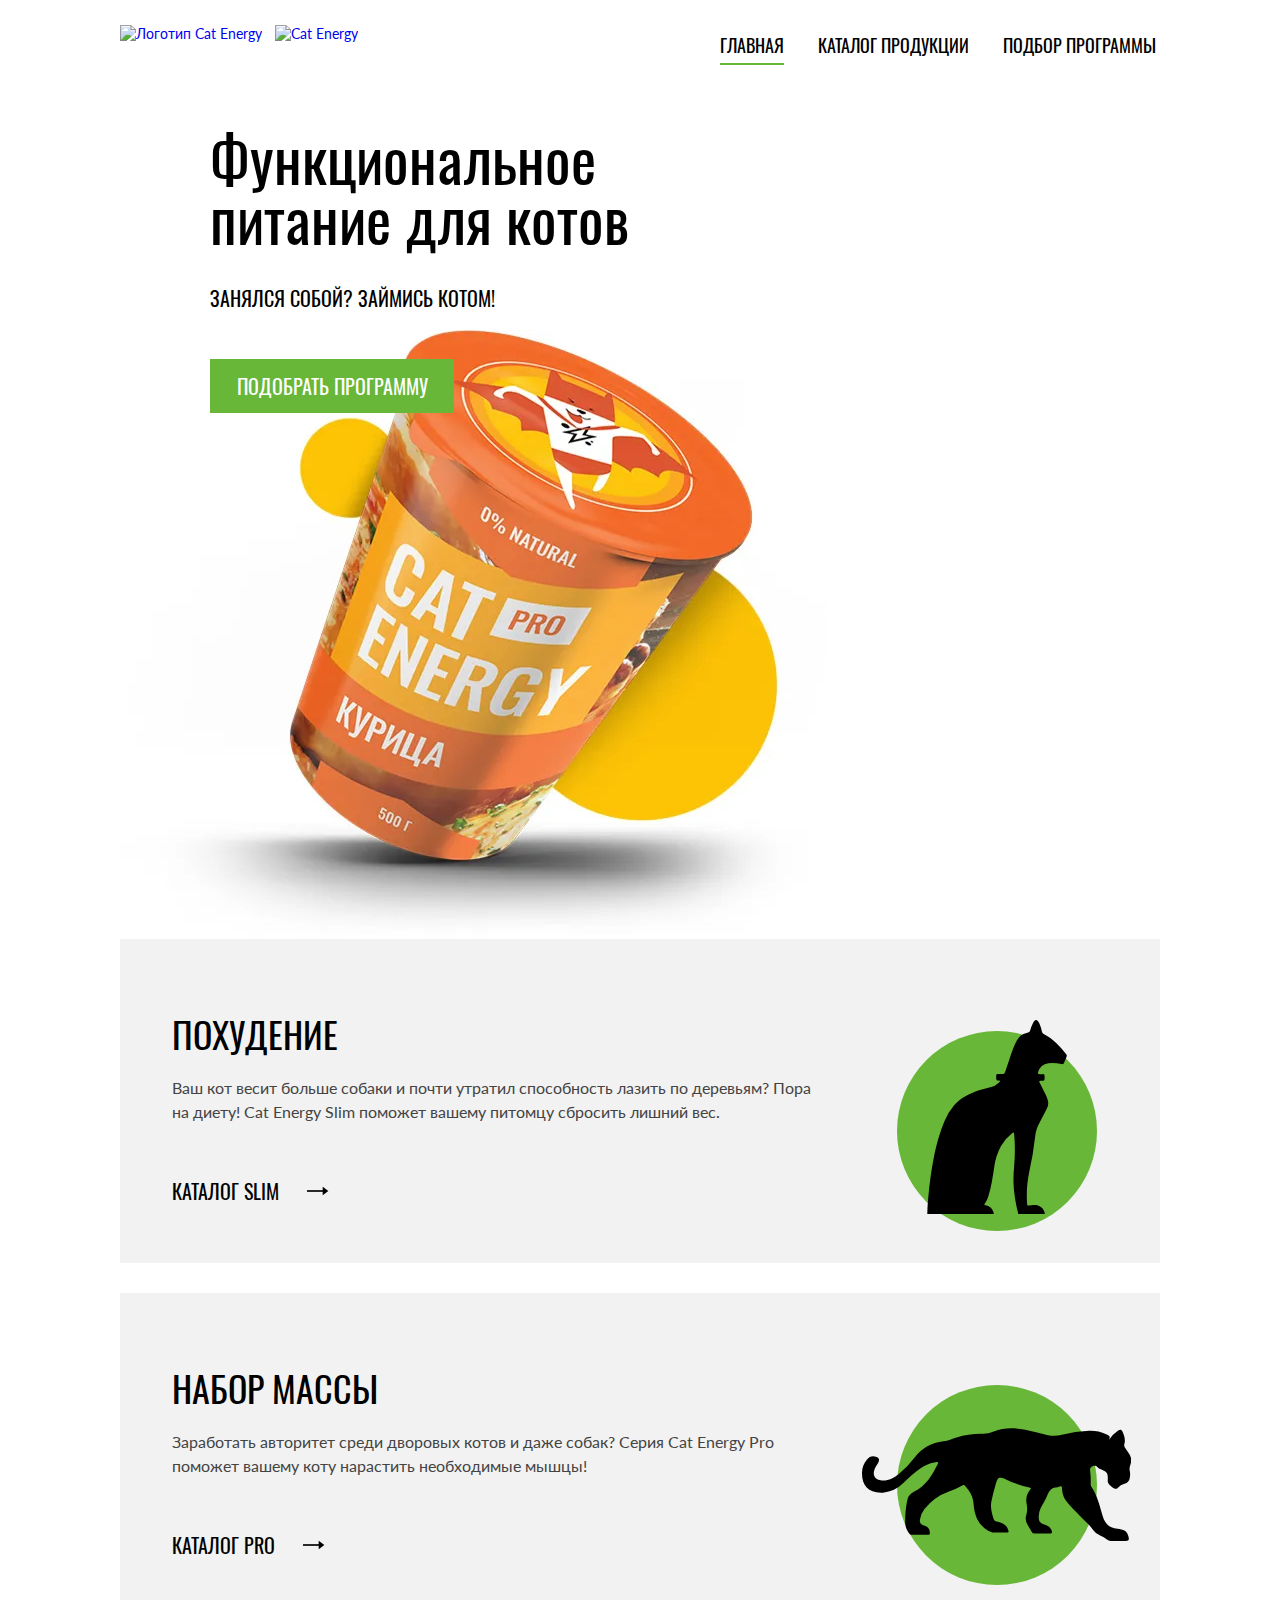
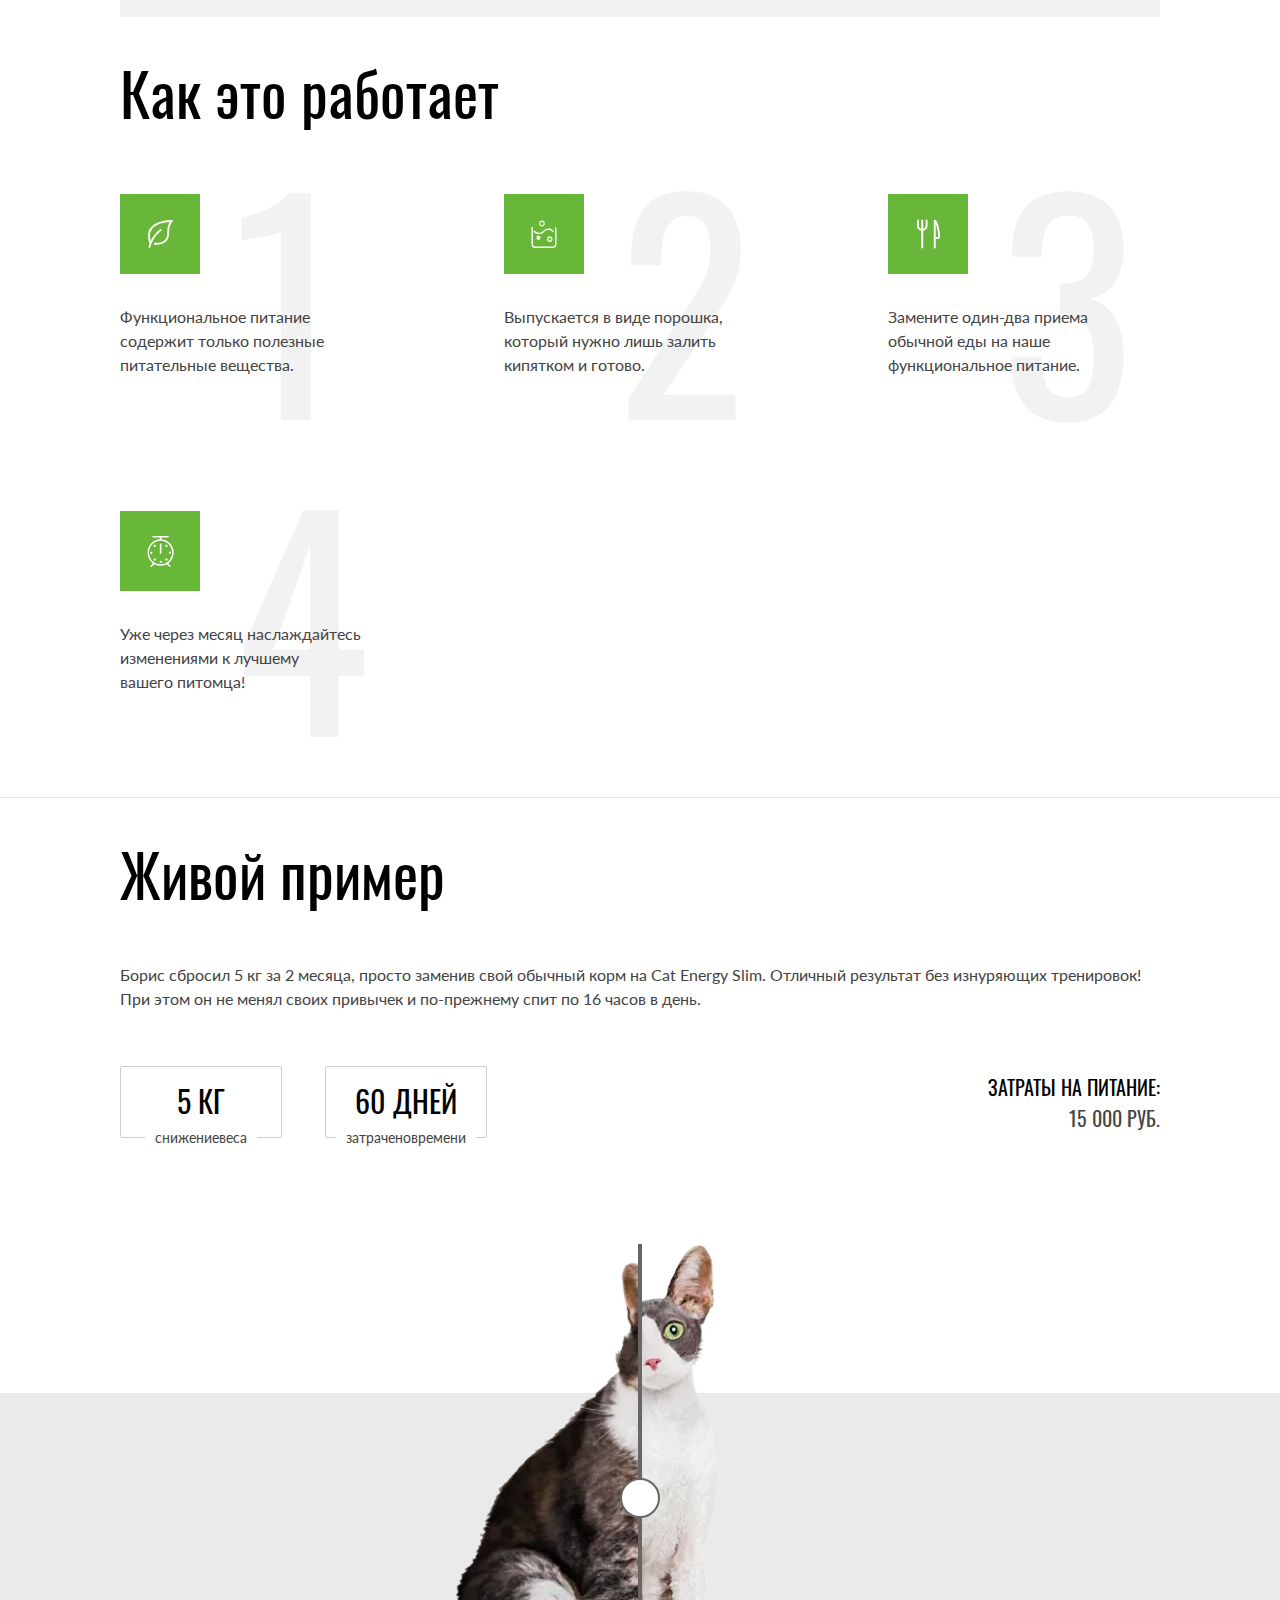
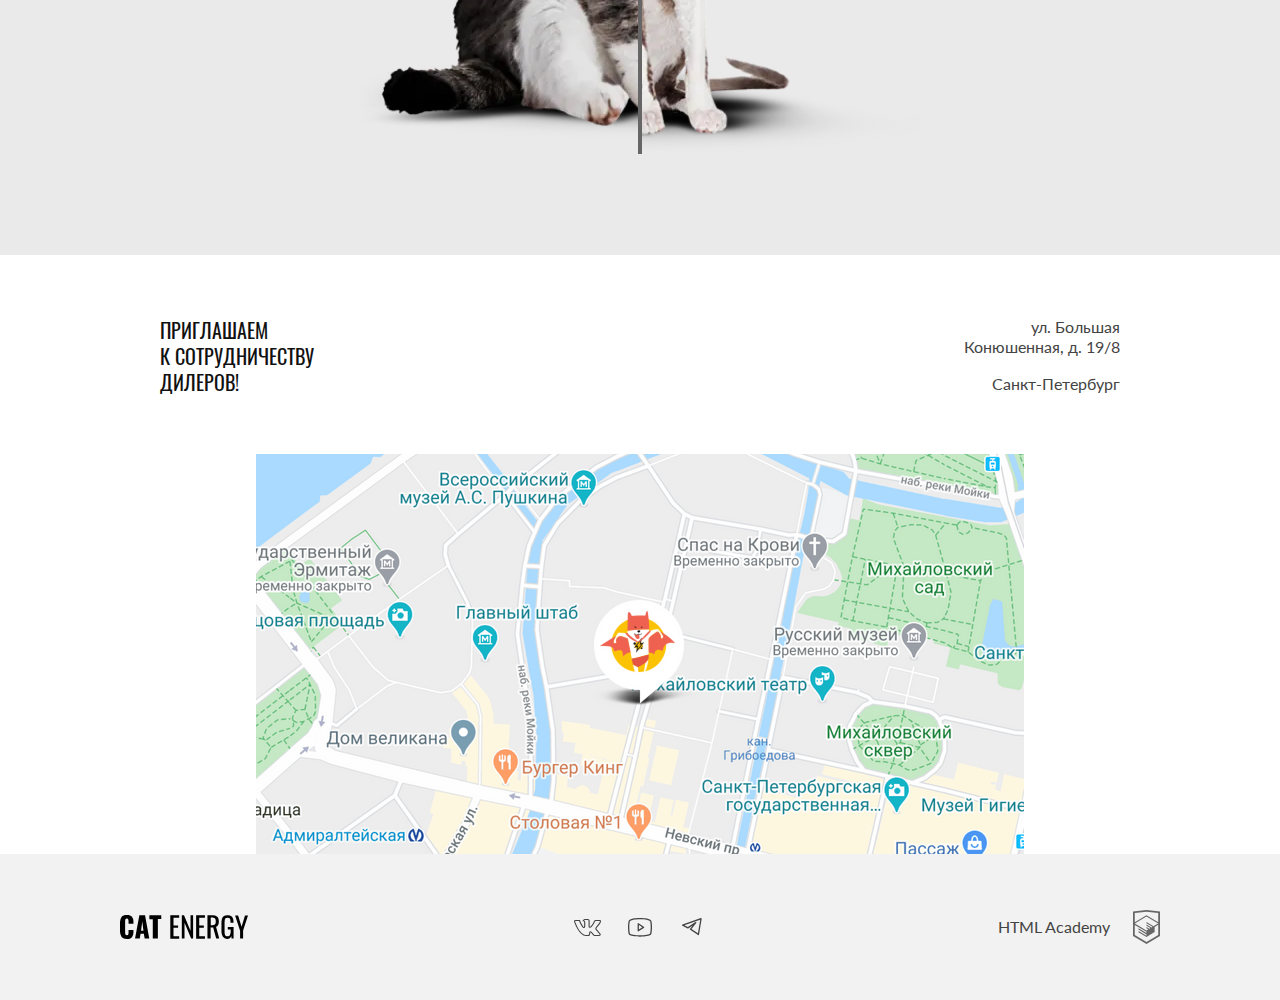
==== commit dbb6c30d: "Deploying to gh-pages from @ htmlacademy-adaptive/2410581-cat-energy-30@a562d4c3b18cb9835cd9a5757c20" ====
--- a/index.html
+++ b/index.html
@@ -1 +1 @@
-<!DOCTYPE html><html class="page" lang="ru"><head><meta charset="UTF-8"><title>Cat Energy</title><meta name="viewport" content="width=device-width,initial-scale=1"><link rel="icon" href="favicon.ico"><link rel="rel" href="favicons/icon.svg" type="image/svg+xml"><link rel="apple-touch-icon" href="favicons/apple.png"><link rel="manifest" href="manifest.webmanifest"><link rel="stylesheet" href="styles/styles.css"><script src="https://api-maps.yandex.ru/2.1/?apikey=b741650d-aeca-472d-a761-ce8550b60bb1&lang=ru_RU" defer="defer"></script><script src="scripts/index.js" defer="defer"></script></head><body class="page__body"><div class="wrapper"><header class="main-header"><div class="main-header__container main-header__container--index"><a class="main-header__logo" href="#" aria-label="Перейти на главную страницу Cat Energy"><picture><source type="image/svg+xml" media="(min-width: 1440px)" srcset="images/icons/logo-desktop.svg" width="70" height="59"><source type="image/svg+xml" media="(min-width: 768px)" srcset="images/icons/logo-tablet.svg" width="60" height="50"><img class="main-header__logo-icon" src="images/icons/logo-mobile.svg" alt="Логотип Cat Energy" width="33" height="38"></picture><picture><source type="image/svg+xml" media="(min-width: 1440px)" srcset="images/icons/logo-text.svg" width="118" height="21"><img class="main-header__logo-text" src="images/icons/logo-text.svg" alt="Cat Energy" width="101" height="18"></picture></a><nav class="main-nav"><button class="main-nav__toggle toggle-burger" type="button"><span class="visually-hidden toggle-burger__help">Открыть меню</span> <span class="toggle-burger__line1"></span> <span class="toggle-burger__line2"></span> <span class="toggle-burger__line3"></span></button><ul class="main-nav__list main-nav__list--closed"><li class="main-nav__item main-nav__item--current main-nav__item--current-index"><a class="main-nav__link main-nav__link--index" href="#">ГЛАВНАЯ</a></li><li class="main-nav__item"><a class="main-nav__link main-nav__link--index" href="catalog.html">КАТАЛОГ ПРОДУКЦИИ</a></li><li class="main-nav__item"><a class="main-nav__link main-nav__link--index" href="form.html">ПОДБОР ПРОГРАММЫ</a></li></ul></nav></div></header><main class="main-content"><section class="hero"><div class="hero__container"><h1 class="hero__title">Функциональное<br>питание для котов</h1><p class="hero__slogan">Занялся собой? Займись котом!</p><picture><source type="image/png" media="(min-width: 1440px)" srcset="images/index/hero-product-desktop@1x.png, images/index/hero-product-desktop@2x.png 2x" width="552" height="499"><source type="image/jpeg" media="(min-width: 768px)" srcset="images/index/hero-product-tablet@1x.jpg, images/index/hero-product-tablet@2x.jpg 2x" width="709" height="609"><img class="hero__product-image" src="images/index/hero-product-mobile@1x.png" srcset="images/index/hero-product-mobile@2x.png 2x" alt="Корм для кота со вкусом курицы." width="280" height="270"></picture><a class="hero__button button" href="#">подобрать программу</a></div></section><section class="programs"><h2 class="visually-hidden">Выбор программы</h2><div class="programs__container"><ul class="programs__list"><li class="programs__item programs__item--weight-loss"><h3 class="programs__title">похудение</h3><p class="programs__text">Ваш кот весит больше собаки и почти утратил способность лазить по&nbsp;деревьям? Пора на&nbsp;диету! Cat Energy Slim поможет вашему питомцу сбросить лишний вес.</p><a class="programs__link" href="form.html">каталог slim</a></li><li class="programs__item programs__item--weight-gain"><h3 class="programs__title">Набор массы</h3><p class="programs__text">Заработать авторитет среди дворовых котов и даже собак? Серия Cat Energy Pro поможет вашему коту нарастить необходимые мышцы!</p><a class="programs__link" href="form.html">каталог pro</a></li></ul></div></section><section class="about"><div class="about__container"><h2 class="about__title">Как это работает</h2><ul class="about__list"><li class="about__item about__item--eco"><p class="about__description">Функциональное питание<br>содержит только полезные<br>питательные вещества.</p></li><li class="about__item about__item--fast"><p class="about__description">Выпускается в виде порошка,<br>который нужно лишь залить<br>кипятком и готово.</p></li><li class="about__item about__item--food"><p class="about__description">Замените один-два приема<br>обычной еды на наше<br>функциональное питание.</p></li><li class="about__item about__item--time"><p class="about__description">Уже через месяц наслаждайтесь изменениями<br>к&nbsp;лучшему вашего питомца!</p></li></ul></div></section><section class="example"><div class="example__container"><h2 class="example__title">Живой пример</h2><div class="example__content"><p class="example__text">Борис сбросил 5&nbsp;кг за&nbsp;2&nbsp;месяца, просто заменив свой обычный корм на&nbsp;Cat Energy Slim. Отличный результат без изнуряющих тренировок! При этом он&nbsp;не&nbsp;менял своих привычек и&nbsp;по-прежнему спит по&nbsp;16&nbsp;часов в&nbsp;день.</p><dl class="example__list"><div class="example__item example__item--first"><dt class="example__number">5 КГ</dt><dd class="example__descrtiption">снижение веса</dd></div><div class="example__item"><dt class="example__number">60 ДНЕЙ</dt><dd class="example__descrtiption">затрачено времени</dd></div><div class="example__item example__item--expense"><dt class="example__number example__number--expense-text">Затраты на питание:</dt><dd class="example__descrtiption example__descrtiption--expense-prise">15 000 РУБ.</dd></div></dl></div><div class="example__slider slider"><div class="slider__container"><div class="slider__images"><picture><source type="image/png" media="(min-width: 768px)" srcset="images/slider/cat-before-tablet-desktop@1x.png, images/slider/cat-before-tablet-desktop@2x.png 2x" width="560" height="512"><img class="slider__image-before" src="images/slider/cat-before-mobile@1x.png" srcset="images/slider/cat-before-mobile@2x.png 2x" alt="Кот до приема cat Energy" width="280" height="256"></picture><picture><source type="image/png" media="(min-width: 768px)" srcset="images/slider/cat-after-tablet-desktop@1x.png, images/slider/cat-after-tablet-desktop@2x.png 2x" width="560" height="512"><img class="slider__image-after" src="images/slider/cat-after-mobile@1x.png" srcset="images/slider/cat-after-mobile@2x.png 2x" alt="Кот после приема cat Energy" width="280" height="256"></picture></div><div class="slider__main-slider"><input class="slider__input" type="range" name="slider-cat" min="0" max="100" aria-label="Разные состония котов"><div class="slider__drag-line"><span class="slider__marker"></span></div></div></div></div></div></section></main><footer class="main-footer"><section class="invitation"><div class="invitation__container"><div class="invitation__content"><h2 class="invitation__title">приглашаем<br>к&nbsp;сотрудничеству<br>дилеров!</h2><address class="invitation__address">ул. Большая<br>Конюшенная, д. 19/8<br><span>Санкт-Петербург</span></address></div><h2 class="visually-hidden">Как до нас добраться</h2><div class="invitation__map-container" id="map"></div></div></section><ul class="main-footer__logos logos"><li class="logos__item"><a class="logos__link logos__link--cat-energy" href="#" aria-label="Текстовый логотип сайта cat energy."><svg width="128" height="24" viewBox="0 0 128 24" xmlns="http://www.w3.org/2000/svg"><path d="M1.62 21.96a9.43 9.43 0 0 1-1.6-5.72v-8.48a9.56 9.56 0 0 1 1.5-5.82c1.1-1.33 2.8-1.94 5.31-1.94 2.5 0 4.1.61 5.1 1.74a7.43 7.43 0 0 1 1.51 5v2.04h-4.9v-2.35a5.4 5.4 0 0 0-.3-2.04 1.42 1.42 0 0 0-1.4-.82c-.71 0-1.21.2-1.41.72a6.72 6.72 0 0 0-.3 2.25v10.92a4.3 4.3 0 0 0 .4 2.15c.2.5.7.71 1.4.71s1.1-.2 1.3-.71c.23-.7.33-1.42.3-2.15v-2.45h4.91v2.05a7.92 7.92 0 0 1-1.5 5.1c-1 1.23-2.7 1.84-5.1 1.84-2.41-.1-4.22-.71-5.22-2.04Zm17.73-21.66h5.7l4.21 23.3h-4.6l-.8-4.91h-3.31l-.8 4.9h-4.7l4.3-23.28Zm4.1 15.33-1.2-9.1-1.2 9.1h2.4Zm9.32-11.44h-3.4v-3.88h11.9v3.78h-3.4v19.5h-5.1v-19.4Zm17.63-3.89h8.8v2.46h-5.7v7.66h4.6v2.35h-4.6v8.57h5.7v2.35h-8.9v-23.38h.1Zm11.4 0h2.21l6.51 15.43v-15.42h2.6v23.28h-2l-6.6-15.93v15.93h-2.71v-23.28Zm14.33 0h8.81v2.46h-5.7v7.66h4.6v2.35h-4.6v8.57h5.7v2.35h-8.81v-23.38Zm11.41 0h4.61a7.9 7.9 0 0 1 5.1 1.44c1.1.92 1.6 2.55 1.6 4.7 0 2.96-.9 4.8-2.8 5.4l3.21 11.65h-3.1l-3-10.93h-2.51v10.93h-3.2v-23.18h.1Zm4.41 10.01c1.03.1 2.06-.2 2.9-.81.6-.51.9-1.53.9-3.07a6.72 6.72 0 0 0-.3-2.24 2.58 2.58 0 0 0-1.1-1.23 4.49 4.49 0 0 0-2.2-.4h-1.4v7.65h1.2v.1Zm10.91 11.55a10.49 10.49 0 0 1-1.4-5.93v-7.76a17 17 0 0 1 .5-4.4c.34-1.06 1-2 1.9-2.65 1.12-.67 2.41-1 3.71-.92 2.1 0 3.6.51 4.5 1.64a7.93 7.93 0 0 1 1.41 5.1v.82h-3v-.71c0-.86-.07-1.71-.2-2.56a2.05 2.05 0 0 0-.8-1.32 3.05 3.05 0 0 0-1.9-.51 2.96 2.96 0 0 0-2.01.6 2.3 2.3 0 0 0-.8 1.64c-.13.92-.2 1.84-.2 2.76v8.68a9.43 9.43 0 0 0 .6 3.88c.4.82 1.2 1.12 2.4 1.12a2.38 2.38 0 0 0 2.4-1.22c.53-1.3.77-2.69.7-4.09v-1.63h-2.9v-2.35h5.81v11.54h-2l-.3-2.65a4.17 4.17 0 0 1-1.56 2.2c-.74.53-1.64.8-2.55.76a4.92 4.92 0 0 1-4.3-2.04Zm17.13-6.44-4.9-15.01h3l3.5 11.23 3.4-11.23h3.01l-4.9 15.01v8.17h-3.01v-8.17h-.1Z"/></svg></a></li><li class="logos__item"><ul class="logos__sub-list"><li class="logos__sub-item"><a class="logos__link logos__link--vk" href="#" aria-label="Перейти в вконтакте"><svg width="27" height="17" viewBox="0 0 27 17" xmlns="http://www.w3.org/2000/svg"><path d="M0 2.34c0-.86.52-1.32 1.55-1.38l3.97.02c.26 0 .44.13.53.38.4 1.26.86 2.34 1.37 3.25.5.92 1.17 1.97 1.99 3.16.07.15.18.23.34.23.13 0 .22-.06.3-.18l.07-.28.03-4.35c0-.3-.07-.5-.23-.6-.15-.1-.43-.18-.83-.23-.32-.05-.48-.23-.48-.55 0-.07 0-.12.02-.15.38-1.09 1.44-1.63 3.2-1.63l1.5-.03c.67 0 1.23.16 1.67.48.44.32.67.82.67 1.5v5.72c.12.08.24.12.34.12.27 0 .5-.15.7-.45 1.95-2.58 3-4.31 3.17-5.18a.3.3 0 0 1 .05-.13c.12-.25.33-.47.61-.65.29-.19.53-.31.75-.38a.55.55 0 0 1 .24-.05h4.13l.26.03c.36 0 .63.16.83.47.07.1.12.21.15.33a2.4 2.4 0 0 1 .06.55v.18a6.11 6.11 0 0 1-.94 2.2 23.4 23.4 0 0 1-1.93 2.53c-.79.9-1.27 1.5-1.47 1.78a.93.93 0 0 0-.24.56c0 .13.07.28.21.45l3.9 4.63c.2.26.31.56.31.88 0 .38-.16.7-.48.95-.32.25-.7.4-1.14.43l-.46.02h-4.04c-.02 0-.06 0-.11.02a.86.86 0 0 1-.1.01c-.4 0-.76-.16-1.1-.48-.12-.13-.96-1.12-2.5-2.97a1.39 1.39 0 0 0-.38-.32 38.47 38.47 0 0 0-.53 2.24l-.08.42a1.4 1.4 0 0 1-1.12 1.06l-.37.02h-2.61c-1.48 0-2.95-.63-4.41-1.9a19.3 19.3 0 0 1-3.96-4.95 47.51 47.51 0 0 1-3.28-7.05 1.92 1.92 0 0 1-.13-.73Zm16.01 6.51c-.37 0-.7-.1-1.01-.29a.9.9 0 0 1-.45-.79v-5.78c0-.34-.1-.58-.27-.72-.18-.14-.49-.21-.93-.21l-1.52.05c-.76 0-1.34.12-1.73.37.78.36 1.17.93 1.17 1.71v4.43a1.5 1.5 0 0 1-.53 1.04 1.6 1.6 0 0 1-1.07.42c-.53 0-.94-.24-1.22-.73a26.16 26.16 0 0 1-3.1-5.63l-.23-.66-3.55-.02c-.23 0-.36.01-.38.03-.03.03-.04.1-.04.22 0 .15.01.3.05.48l.56 1.4c1.49 3.64 3.11 6.51 4.86 8.6 1.75 2.1 3.47 3.15 5.16 3.15h2.66c.1 0 .19-.03.24-.09.05-.06.1-.17.13-.34l.06-.25.5-2.21c.15-.3.27-.5.38-.6.2-.2.42-.28.69-.28.43 0 .86.24 1.3.73l2.27 2.71c.14.22.3.33.45.33h4.4c.53 0 .8-.13.8-.38a.47.47 0 0 0-.08-.25l-3.87-4.55c-.3-.35-.45-.73-.45-1.13 0-.4.14-.8.43-1.16.23-.34.68-.9 1.34-1.67.67-.78 1.25-1.51 1.75-2.19.5-.68.82-1.3.98-1.85l.08-.33a.37.37 0 0 1-.02-.16.54.54 0 0 0-.03-.19h-4.18c-.27.1-.48.25-.64.45l-.16.48c-.45 1.16-1.6 2.94-3.5 5.36-.36.33-.8.5-1.3.5Z" fill="currentColor"/></svg></a></li><li class="logos__sub-item"><a class="logos__link logos__link--youtube" href="#" aria-label="Перейти в youtube"><svg width="24" height="19" viewBox="0 0 24 19" fill="currentColor" xmlns="http://www.w3.org/2000/svg"><path d="m15.85 8.8-5.24-3.5a.65.65 0 0 0-1.01.55v6.98a.65.65 0 0 0 1.01.54l5.24-3.49a.65.65 0 0 0 0-1.09Zm-4.94 2.8v-4.53l3.4 2.27-3.4 2.27Zm12.48-8.56a2.4 2.4 0 0 0-1.45-1.63c-3.72-1.43-9.69-1.41-9.94-1.41s-6.22-.02-9.94 1.4a2.4 2.4 0 0 0-1.45 1.64 25.32 25.32 0 0 0-.61 6.3c0 3.26.33 5.22.61 6.3a2.4 2.4 0 0 0 1.45 1.63c3.72 1.43 9.69 1.4 9.94 1.4h.08c.75 0 6.31-.04 9.86-1.4a2.4 2.4 0 0 0 1.45-1.64c.28-1.07.61-3.03.61-6.3 0-3.25-.33-5.22-.61-6.29Zm-1.27 12.27a1.1 1.1 0 0 1-.65.74c-3.5 1.34-9.4 1.32-9.47 1.32-.07 0-5.98.02-9.47-1.32a1.09 1.09 0 0 1-.65-.74c-.27-1-.57-2.85-.57-5.97 0-3.12.3-4.97.57-5.97a1.1 1.1 0 0 1 .65-.74c3.5-1.34 9.4-1.32 9.47-1.32.07 0 5.98-.02 9.47 1.32a1.1 1.1 0 0 1 .65.74c.27 1 .57 2.85.57 5.97 0 3.12-.3 4.96-.57 5.97Z"/></svg></a></li><li class="logos__sub-item"><a class="logos__link logos__link--telegram" href="#" aria-label="Перейти в телеграм"><svg width="20" height="18" viewBox="0 0 20 18" fill="currentColor" xmlns="http://www.w3.org/2000/svg"><path fill-rule="evenodd" clip-rule="evenodd" d="M19.46.15c.18.15.27.38.23.61l-2.63 15.76a.66.66 0 0 1-1.01.44l-7.88-5.25a.66.66 0 0 1-.15-.96l2.61-3.26-4.36 2.9a.66.66 0 0 1-.65.05l-5.26-2.63a.66.66 0 0 1 .08-1.2l18.38-6.57a.66.66 0 0 1 .64.11Zm-17.13 7.17 3.53 1.77 7.56-5.04a.66.66 0 0 1 .88.96l-4.8 6 6.43 4.3 2.28-13.66-15.88 5.67Z"/></svg></a></li></ul></li><li class="logos__item logos__item--academy"><ul class="logos__sub-list logos__sub-list--academy"><li class="logos__sub-item"><a class="logos__link logos__link--academy-text" href="#">HTML Academy</a></li><li class="logos__sub-item"><a class="logos__link logos__link--academy-logo" href="#" aria-label="Перейти на сайт html-academy"><svg width="27" height="34" viewBox="0 0 27 34" xmlns="http://www.w3.org/2000/svg"><path d="m13.64.02-.14-.02-13.5 1.4v24.61l13.5 7.99 13.5-7.99v-24.6l-13.36-1.4Zm11.6 25-11.74 6.94-11.73-6.94v-10.1l11.68 6.93.02 1.25-8.02-4.75v1.23l8.04 4.8.02 1.3-8.05-4.76v1.22l8.04 4.81 8.12-4.83v-5.21l3.62-2.15v10.26Zm0-11.57-3.23 1.88-1.48.88-7.06-4.19-.01 1.23 6.04 3.57-.06.03-.13.07-.86.5-4.98-2.95-.01 1.22 3.93 2.33-.93.61-.02.01-2.97-1.74-.01 1.23 1.94 1.13-1.98 1.19-11.62-6.87 11.63-6.96 11.8 6.83Zm0-1.22-11.8-6.92-11.67 6.91v-9.23l11.73-1.23 11.73 1.23v9.24Z" fill="currentColor"/></svg></a></li></ul></li></ul></footer></div></body></html>+<!DOCTYPE html><html class="page" lang="ru"><head><meta charset="UTF-8"><title>Cat Energy</title><meta name="viewport" content="width=device-width,initial-scale=1"><link rel="icon" href="favicon.ico"><link rel="rel" href="favicons/icon.svg" type="image/svg+xml"><link rel="apple-touch-icon" href="favicons/apple.png"><link rel="manifest" href="manifest.webmanifest"><link rel="stylesheet" href="styles/styles.css"><script src="https://api-maps.yandex.ru/2.1/?apikey=b741650d-aeca-472d-a761-ce8550b60bb1&lang=ru_RU" defer="defer"></script><script src="scripts/index.js" defer="defer"></script></head><body class="page__body"><div class="wrapper wrapper--main"><header class="main-header"><div class="main-header__container main-header__container--no-js main-header__container--index"><a class="main-header__logo" href="#" aria-label="Перейти на главную страницу Cat Energy"><picture><source type="image/svg+xml" media="(min-width: 1440px)" srcset="images/icons/logo-desktop.svg" width="70" height="59"><source type="image/svg+xml" media="(min-width: 768px)" srcset="images/icons/logo-tablet.svg" width="60" height="50"><img class="main-header__logo-icon" src="images/icons/logo-mobile.svg" alt="Логотип Cat Energy" width="33" height="38"></picture><picture><source type="image/svg+xml" media="(min-width: 1440px)" srcset="images/icons/logo-text.svg" width="118" height="21"><img class="main-header__logo-text" src="images/icons/logo-text.svg" alt="Cat Energy" width="101" height="18"></picture></a><nav class="main-nav"><button class="main-nav__toggle toggle-burger toggle-burger--no-js" type="button"><span class="visually-hidden toggle-burger__help">Открыть меню</span> <span class="toggle-burger__line1"></span> <span class="toggle-burger__line2"></span> <span class="toggle-burger__line3"></span></button><ul class="main-nav__list main-nav__list--closed main-nav__list--no-js"><li class="main-nav__item main-nav__item--no-js main-nav__item--current main-nav__item--current-index"><a class="main-nav__link main-nav__link--index" href="#">ГЛАВНАЯ</a></li><li class="main-nav__item main-nav__item--no-js"><a class="main-nav__link main-nav__link--index" href="catalog.html">КАТАЛОГ ПРОДУКЦИИ</a></li><li class="main-nav__item main-nav__item--no-js"><a class="main-nav__link main-nav__link--index" href="form.html">ПОДБОР ПРОГРАММЫ</a></li></ul></nav></div></header><main class="main-content"><section class="hero"><div class="hero__container"><h1 class="hero__title">Функциональное<br>питание для котов</h1><p class="hero__slogan">Занялся собой? Займись котом!</p><picture><source type="image/webp" media="(min-width: 1440px)" srcset="images/index/hero-product-desktop@1x.webp, images/index/hero-product-desktop@2x.webp 2x" width="552" height="499"><source type="image/webp" media="(min-width: 768px)" srcset="images/index/hero-product-tablet@1x.webp, images/index/hero-product-tablet@2x.webp 2x" width="709" height="609"><source type="image/webp" srcset="images/index/hero-product-mobile@1x.webp, images/index/hero-product-mobile@2x.webp 2x"><source type="image/png" media="(min-width: 1440px)" srcset="images/index/hero-product-desktop@1x.png, images/index/hero-product-desktop@2x.png 2x" width="552" height="499"><source type="image/jpeg" media="(min-width: 768px)" srcset="images/index/hero-product-tablet@1x.jpg, images/index/hero-product-tablet@2x.jpg 2x" width="709" height="609"><img class="hero__product-image" src="images/index/hero-product-mobile@1x.png" srcset="images/index/hero-product-mobile@2x.png 2x" alt="Корм для кота со вкусом курицы." width="280" height="270"></picture><a class="hero__button button" href="form.html">подобрать программу</a></div></section><section class="programs"><h2 class="visually-hidden">Выбор программы</h2><div class="programs__container"><ul class="programs__list"><li class="programs__item programs__item--weight-loss"><h3 class="programs__title">похудение</h3><p class="programs__text">Ваш кот весит больше собаки и почти утратил способность лазить по&nbsp;деревьям? Пора на&nbsp;диету! Cat Energy Slim поможет вашему питомцу сбросить лишний вес.</p><a class="programs__link" href="#">каталог slim</a></li><li class="programs__item programs__item--weight-gain"><h3 class="programs__title">Набор массы</h3><p class="programs__text">Заработать авторитет среди дворовых котов и даже собак? Серия Cat Energy Pro поможет вашему коту нарастить необходимые мышцы!</p><a class="programs__link" href="#">каталог pro</a></li></ul></div></section><section class="about"><div class="about__container"><h2 class="about__title">Как это работает</h2><ul class="about__list"><li class="about__item about__item--eco"><p class="about__description">Функциональное питание содержит только полезные питательные вещества.</p></li><li class="about__item about__item--fast"><p class="about__description">Выпускается в виде порошка, который нужно лишь залить кипятком и готово.</p></li><li class="about__item about__item--food"><p class="about__description">Замените один-два приема обычной еды на наше функциональное питание.</p></li><li class="about__item about__item--time"><p class="about__description">Уже через месяц наслаждайтесь изменениями к&nbsp;лучшему вашего&nbsp;питомца!</p></li></ul></div></section><section class="example"><div class="example__container"><h2 class="example__title">Живой пример</h2><div class="example__content"><p class="example__text">Борис сбросил 5&nbsp;кг за&nbsp;2&nbsp;месяца, просто заменив свой обычный корм на&nbsp;Cat Energy Slim. Отличный результат без изнуряющих тренировок! При этом он&nbsp;не&nbsp;менял своих привычек и&nbsp;по-прежнему спит по&nbsp;16&nbsp;часов в&nbsp;день.</p><dl class="example__list"><div class="example__item example__item--first"><dt class="example__number">5 КГ</dt><dd class="example__descrtiption">снижение<br>веса</dd></div><div class="example__item"><dt class="example__number">60 ДНЕЙ</dt><dd class="example__descrtiption">затрачено<br>времени</dd></div><div class="example__item example__item--expense"><dt class="example__number example__number--expense-text">Затраты на питание:</dt><dd class="example__descrtiption example__descrtiption--expense-prise">15&nbsp;000&nbsp;РУБ.</dd></div></dl></div><div class="slider"><div class="slider__container"><ul class="slider__images"><li class="slider__image slider__image--before"><picture><source type="image/webp" media="(min-width: 768px)" srcset="images/slider/cat-before-tablet-desktop@1x.webp, images/slider/cat-before-tablet-desktop@2x.webp 2x" width="560" height="512"><source type="image/webp" srcset="images/slider/cat-before-mobile@1x.webp, images/slider/cat-before-mobile@2x.webp 2x"><source type="image/png" media="(min-width: 768px)" srcset="images/slider/cat-before-tablet-desktop@1x.png, images/slider/cat-before-tablet-desktop@2x.png 2x" width="560" height="512"><img class="slider__before" src="images/slider/cat-before-mobile@1x.png" srcset="images/slider/cat-before-mobile@2x.png 2x" alt="Кот до приема cat Energy" width="280" height="256"></picture></li><li class="slider__image slider__image--after"><picture><source type="image/webp" media="(min-width: 768px)" srcset="images/slider/cat-after-tablet-desktop@1x.webp, images/slider/cat-after-tablet-desktop@2x.webp 2x" width="560" height="512"><source type="image/webp" srcset="images/slider/cat-after-mobile@1x.webp, images/slider/cat-after-mobile@2x.webp 2x"><source type="image/png" media="(min-width: 768px)" srcset="images/slider/cat-after-tablet-desktop@1x.png, images/slider/cat-after-tablet-desktop@2x.png 2x" width="560" height="512"><img class="slider__after" src="images/slider/cat-after-mobile@1x.png" srcset="images/slider/cat-after-mobile@2x.png 2x" alt="Кот после приема cat Energy" width="280" height="256"></picture></li></ul><div class="slider__input"><button class="slider__button" type="button"><span class="visually-hidden">Посмотреть изменения</span></button></div></div></div></div></section></main><footer class="main-footer"><section class="invitation"><div class="invitation__container"><div class="invitation__content"><h2 class="invitation__title">приглашаем<br>к&nbsp;сотрудничеству<br>дилеров!</h2><address class="invitation__address">ул. Большая<br>Конюшенная, д. 19/8 <span>Санкт-Петербург</span></address></div><h2 class="visually-hidden">Как до нас добраться</h2><div class="invitation__map-container" id="map"></div></div></section><ul class="main-footer__logos logos"><li class="logos__item"><a class="logos__link logos__link--cat-energy" href="#" aria-label="Текстовый логотип сайта cat energy."><svg width="128" height="24" viewBox="0 0 128 24" xmlns="http://www.w3.org/2000/svg"><path d="M1.62 21.96a9.43 9.43 0 0 1-1.6-5.72v-8.48a9.56 9.56 0 0 1 1.5-5.82c1.1-1.33 2.8-1.94 5.31-1.94 2.5 0 4.1.61 5.1 1.74a7.43 7.43 0 0 1 1.51 5v2.04h-4.9v-2.35a5.4 5.4 0 0 0-.3-2.04 1.42 1.42 0 0 0-1.4-.82c-.71 0-1.21.2-1.41.72a6.72 6.72 0 0 0-.3 2.25v10.92a4.3 4.3 0 0 0 .4 2.15c.2.5.7.71 1.4.71s1.1-.2 1.3-.71c.23-.7.33-1.42.3-2.15v-2.45h4.91v2.05a7.92 7.92 0 0 1-1.5 5.1c-1 1.23-2.7 1.84-5.1 1.84-2.41-.1-4.22-.71-5.22-2.04Zm17.73-21.66h5.7l4.21 23.3h-4.6l-.8-4.91h-3.31l-.8 4.9h-4.7l4.3-23.28Zm4.1 15.33-1.2-9.1-1.2 9.1h2.4Zm9.32-11.44h-3.4v-3.88h11.9v3.78h-3.4v19.5h-5.1v-19.4Zm17.63-3.89h8.8v2.46h-5.7v7.66h4.6v2.35h-4.6v8.57h5.7v2.35h-8.9v-23.38h.1Zm11.4 0h2.21l6.51 15.43v-15.42h2.6v23.28h-2l-6.6-15.93v15.93h-2.71v-23.28Zm14.33 0h8.81v2.46h-5.7v7.66h4.6v2.35h-4.6v8.57h5.7v2.35h-8.81v-23.38Zm11.41 0h4.61a7.9 7.9 0 0 1 5.1 1.44c1.1.92 1.6 2.55 1.6 4.7 0 2.96-.9 4.8-2.8 5.4l3.21 11.65h-3.1l-3-10.93h-2.51v10.93h-3.2v-23.18h.1Zm4.41 10.01c1.03.1 2.06-.2 2.9-.81.6-.51.9-1.53.9-3.07a6.72 6.72 0 0 0-.3-2.24 2.58 2.58 0 0 0-1.1-1.23 4.49 4.49 0 0 0-2.2-.4h-1.4v7.65h1.2v.1Zm10.91 11.55a10.49 10.49 0 0 1-1.4-5.93v-7.76a17 17 0 0 1 .5-4.4c.34-1.06 1-2 1.9-2.65 1.12-.67 2.41-1 3.71-.92 2.1 0 3.6.51 4.5 1.64a7.93 7.93 0 0 1 1.41 5.1v.82h-3v-.71c0-.86-.07-1.71-.2-2.56a2.05 2.05 0 0 0-.8-1.32 3.05 3.05 0 0 0-1.9-.51 2.96 2.96 0 0 0-2.01.6 2.3 2.3 0 0 0-.8 1.64c-.13.92-.2 1.84-.2 2.76v8.68a9.43 9.43 0 0 0 .6 3.88c.4.82 1.2 1.12 2.4 1.12a2.38 2.38 0 0 0 2.4-1.22c.53-1.3.77-2.69.7-4.09v-1.63h-2.9v-2.35h5.81v11.54h-2l-.3-2.65a4.17 4.17 0 0 1-1.56 2.2c-.74.53-1.64.8-2.55.76a4.92 4.92 0 0 1-4.3-2.04Zm17.13-6.44-4.9-15.01h3l3.5 11.23 3.4-11.23h3.01l-4.9 15.01v8.17h-3.01v-8.17h-.1Z"/></svg></a></li><li class="logos__item"><ul class="logos__sub-list"><li class="logos__sub-item"><a class="logos__link logos__link--vk" href="#" aria-label="Перейти в вконтакте"><svg width="27" height="17" viewBox="0 0 27 17" xmlns="http://www.w3.org/2000/svg"><path d="M0 2.34c0-.86.52-1.32 1.55-1.38l3.97.02c.26 0 .44.13.53.38.4 1.26.86 2.34 1.37 3.25.5.92 1.17 1.97 1.99 3.16.07.15.18.23.34.23.13 0 .22-.06.3-.18l.07-.28.03-4.35c0-.3-.07-.5-.23-.6-.15-.1-.43-.18-.83-.23-.32-.05-.48-.23-.48-.55 0-.07 0-.12.02-.15.38-1.09 1.44-1.63 3.2-1.63l1.5-.03c.67 0 1.23.16 1.67.48.44.32.67.82.67 1.5v5.72c.12.08.24.12.34.12.27 0 .5-.15.7-.45 1.95-2.58 3-4.31 3.17-5.18a.3.3 0 0 1 .05-.13c.12-.25.33-.47.61-.65.29-.19.53-.31.75-.38a.55.55 0 0 1 .24-.05h4.13l.26.03c.36 0 .63.16.83.47.07.1.12.21.15.33a2.4 2.4 0 0 1 .06.55v.18a6.11 6.11 0 0 1-.94 2.2 23.4 23.4 0 0 1-1.93 2.53c-.79.9-1.27 1.5-1.47 1.78a.93.93 0 0 0-.24.56c0 .13.07.28.21.45l3.9 4.63c.2.26.31.56.31.88 0 .38-.16.7-.48.95-.32.25-.7.4-1.14.43l-.46.02h-4.04c-.02 0-.06 0-.11.02a.86.86 0 0 1-.1.01c-.4 0-.76-.16-1.1-.48-.12-.13-.96-1.12-2.5-2.97a1.39 1.39 0 0 0-.38-.32 38.47 38.47 0 0 0-.53 2.24l-.08.42a1.4 1.4 0 0 1-1.12 1.06l-.37.02h-2.61c-1.48 0-2.95-.63-4.41-1.9a19.3 19.3 0 0 1-3.96-4.95 47.51 47.51 0 0 1-3.28-7.05 1.92 1.92 0 0 1-.13-.73Zm16.01 6.51c-.37 0-.7-.1-1.01-.29a.9.9 0 0 1-.45-.79v-5.78c0-.34-.1-.58-.27-.72-.18-.14-.49-.21-.93-.21l-1.52.05c-.76 0-1.34.12-1.73.37.78.36 1.17.93 1.17 1.71v4.43a1.5 1.5 0 0 1-.53 1.04 1.6 1.6 0 0 1-1.07.42c-.53 0-.94-.24-1.22-.73a26.16 26.16 0 0 1-3.1-5.63l-.23-.66-3.55-.02c-.23 0-.36.01-.38.03-.03.03-.04.1-.04.22 0 .15.01.3.05.48l.56 1.4c1.49 3.64 3.11 6.51 4.86 8.6 1.75 2.1 3.47 3.15 5.16 3.15h2.66c.1 0 .19-.03.24-.09.05-.06.1-.17.13-.34l.06-.25.5-2.21c.15-.3.27-.5.38-.6.2-.2.42-.28.69-.28.43 0 .86.24 1.3.73l2.27 2.71c.14.22.3.33.45.33h4.4c.53 0 .8-.13.8-.38a.47.47 0 0 0-.08-.25l-3.87-4.55c-.3-.35-.45-.73-.45-1.13 0-.4.14-.8.43-1.16.23-.34.68-.9 1.34-1.67.67-.78 1.25-1.51 1.75-2.19.5-.68.82-1.3.98-1.85l.08-.33a.37.37 0 0 1-.02-.16.54.54 0 0 0-.03-.19h-4.18c-.27.1-.48.25-.64.45l-.16.48c-.45 1.16-1.6 2.94-3.5 5.36-.36.33-.8.5-1.3.5Z" fill="currentColor"/></svg></a></li><li class="logos__sub-item"><a class="logos__link logos__link--youtube" href="#" aria-label="Перейти в youtube"><svg width="24" height="19" viewBox="0 0 24 19" fill="currentColor" xmlns="http://www.w3.org/2000/svg"><path d="m15.85 8.8-5.24-3.5a.65.65 0 0 0-1.01.55v6.98a.65.65 0 0 0 1.01.54l5.24-3.49a.65.65 0 0 0 0-1.09Zm-4.94 2.8v-4.53l3.4 2.27-3.4 2.27Zm12.48-8.56a2.4 2.4 0 0 0-1.45-1.63c-3.72-1.43-9.69-1.41-9.94-1.41s-6.22-.02-9.94 1.4a2.4 2.4 0 0 0-1.45 1.64 25.32 25.32 0 0 0-.61 6.3c0 3.26.33 5.22.61 6.3a2.4 2.4 0 0 0 1.45 1.63c3.72 1.43 9.69 1.4 9.94 1.4h.08c.75 0 6.31-.04 9.86-1.4a2.4 2.4 0 0 0 1.45-1.64c.28-1.07.61-3.03.61-6.3 0-3.25-.33-5.22-.61-6.29Zm-1.27 12.27a1.1 1.1 0 0 1-.65.74c-3.5 1.34-9.4 1.32-9.47 1.32-.07 0-5.98.02-9.47-1.32a1.09 1.09 0 0 1-.65-.74c-.27-1-.57-2.85-.57-5.97 0-3.12.3-4.97.57-5.97a1.1 1.1 0 0 1 .65-.74c3.5-1.34 9.4-1.32 9.47-1.32.07 0 5.98-.02 9.47 1.32a1.1 1.1 0 0 1 .65.74c.27 1 .57 2.85.57 5.97 0 3.12-.3 4.96-.57 5.97Z"/></svg></a></li><li class="logos__sub-item"><a class="logos__link logos__link--telegram" href="#" aria-label="Перейти в телеграм"><svg width="20" height="18" viewBox="0 0 20 18" fill="currentColor" xmlns="http://www.w3.org/2000/svg"><path fill-rule="evenodd" clip-rule="evenodd" d="M19.46.15c.18.15.27.38.23.61l-2.63 15.76a.66.66 0 0 1-1.01.44l-7.88-5.25a.66.66 0 0 1-.15-.96l2.61-3.26-4.36 2.9a.66.66 0 0 1-.65.05l-5.26-2.63a.66.66 0 0 1 .08-1.2l18.38-6.57a.66.66 0 0 1 .64.11Zm-17.13 7.17 3.53 1.77 7.56-5.04a.66.66 0 0 1 .88.96l-4.8 6 6.43 4.3 2.28-13.66-15.88 5.67Z"/></svg></a></li></ul></li><li class="logos__item logos__item--academy"><a class="logos__academy" href="https://htmlacademy.ru/intensive/adaptive"><span class="logos__academy-text">HTML Academy</span> <svg class="logos__academy-logo" width="27" height="34" viewBox="0 0 27 34" xmlns="http://www.w3.org/2000/svg"><path d="m13.64.02-.14-.02-13.5 1.4v24.61l13.5 7.99 13.5-7.99v-24.6l-13.36-1.4Zm11.6 25-11.74 6.94-11.73-6.94v-10.1l11.68 6.93.02 1.25-8.02-4.75v1.23l8.04 4.8.02 1.3-8.05-4.76v1.22l8.04 4.81 8.12-4.83v-5.21l3.62-2.15v10.26Zm0-11.57-3.23 1.88-1.48.88-7.06-4.19-.01 1.23 6.04 3.57-.06.03-.13.07-.86.5-4.98-2.95-.01 1.22 3.93 2.33-.93.61-.02.01-2.97-1.74-.01 1.23 1.94 1.13-1.98 1.19-11.62-6.87 11.63-6.96 11.8 6.83Zm0-1.22-11.8-6.92-11.67 6.91v-9.23l11.73-1.23 11.73 1.23v9.24Z" fill="currentColor"/></svg></a></li></ul></footer></div></body></html>--- a/styles/styles.css
+++ b/styles/styles.css
@@ -1 +1 @@
-@charset "UTF-8";@font-face{font-family:"Oswald";font-style:normal;font-weight:400;src:url(../fonts/oswald/oswaldregular.woff2)format("woff2");font-display:swap}@font-face{font-family:"Lato";font-style:normal;font-weight:400;src:url(../fonts/lato/Lato-Regular.woff2)format("woff2");font-display:swap}*,::after,::before{box-sizing:border-box}img{max-width:100%;height:auto;object-fit:contain}a{text-decoration:none}body{font-family:"Lato","Arial",sans-serif;font-size:14px;font-weight:400;line-height:18px;color:#444;margin:0;padding:0;background-color:#e5e5e5}.visually-hidden{position:absolute;width:1px;height:1px;margin:-1px;padding:0;border:0;clip:rect(0 0 0 0);overflow:hidden}.page,.page__body{height:100%}.wrapper{max-width:1440px;min-height:100%;margin:0 auto;display:flex;flex-direction:column}.button{font-family:"Oswald","Arial",sans-serif;font-size:16px;font-weight:400;line-height:20px;color:#fff;padding:10px 44px;text-transform:uppercase;background-color:#68b738;border:0}.header{background-color:#639;color:#fff;padding:10px 15px}.main-header__container{display:flex;align-items:center;padding:13px 20px 10px;background-color:#fff;border-bottom:1px solid #d9d9d9}.main-header__container--index{border-bottom:none}.main-header__container--index::after{content:"";position:absolute;left:0;top:65px;display:block;width:100%;height:302px;background:linear-gradient(rgba(104,183,56,.85)0,rgba(104,183,56,.85) 100%),url(../images/backgrounds/hero-cat-mobile@2x.jpg);background-size:cover;background-repeat:no-repeat;background-position:center;z-index:1}@media (min-width:768px){.main-header__container{border-bottom:none;padding:25px 34px 15px 30px}.main-header__container::after{display:none}}@media (min-width:1440px){.main-header__container{padding:55px 110px 0}.main-header__container::after{top:0;left:50%;width:720px;height:694px;display:block;background:linear-gradient(rgba(104,183,56,.85)0,rgba(104,183,56,.85) 100%),url(../images/backgrounds/hero-cat-desktop@2x.jpg);background-size:contain;background-repeat:no-repeat}}.main-header__logo{display:flex;align-items:center;margin-right:auto;transition:all .3s ease 0s}.main-header__logo:active,.main-header__logo:hover{opacity:.8;transition:all .3s ease 0s}.main-header__logo:active{opacity:.6}.main-header__logo-icon{margin-right:56px}@media (min-width:768px){.main-header__logo-icon{margin-right:13px}}@media (min-width:1440px){.main-header__logo-icon{margin-right:14px}}.main-nav__list{margin:0;padding:0;list-style-type:none;position:absolute;top:65px;left:0;width:100%;display:flex;flex-direction:column;align-items:stretch;z-index:5;transition:all .5s ease 0s}.main-nav__list--closed{opacity:0;pointer-events:none;transition:all .5s ease 0s}@media (min-width:768px){.main-nav__list{position:relative;top:0;flex-direction:row;gap:34px}.main-nav__list--closed{opacity:1;pointer-events:all}}.main-nav__item{position:relative;text-align:center;padding:24px 20px 19px;background-color:#fff}.main-nav__item:first-of-type::after{content:"";position:absolute;top:0;left:0;width:100%;height:1px;background-color:#e6e6e6}.main-nav__item::before{content:"";position:absolute;left:0;bottom:0;width:100%;height:1px;background-color:#e6e6e6}@media (min-width:768px){.main-nav__item{padding:8px 0 10px}.main-nav__item--current::before{content:"";position:absolute;bottom:0;width:100%;height:2px;background-color:#68b738}.main-nav__item:first-of-type::after,.main-nav__item:not(.main-nav__item--current)::before{background-color:transparent}}@media (min-width:1440px){.main-nav__item{padding:8px 0 6px;background-color:transparent}.main-nav__item--current-index::before{background-color:#fff}}.main-nav__link{font-family:"Oswald","Arial",sans-serif;font-size:20px;font-weight:400;line-height:20px;color:#000;text-transform:uppercase}@media (min-width:768px){.main-nav__link{font-size:18px;line-height:24px}}@media (min-width:1440px){.main-nav__link{font-size:20px;line-height:normal}.main-nav__link--index{color:#fff}}.toggle-burger{position:relative;width:24px;height:24px;border:0;background-color:transparent}@media (min-width:768px){.toggle-burger{display:none}}.toggle-burger__line1,.toggle-burger__line2,.toggle-burger__line3{position:absolute;width:100%;height:2px;background-color:#000;left:-1px}.toggle-burger__line1{top:-1px;transition:all .3s ease 0s}.toggle-burger__line1--close{left:3px;rotate:45deg}.toggle-burger__line1--close,.toggle-burger__line2,.toggle-burger__line2--close{top:7px;transition:all .3s ease 0s}.toggle-burger__line2--close{left:3px;rotate:-45deg}.toggle-burger__line3{bottom:7px;transition:all .3s ease 0s}.toggle-burger__line3--close{opacity:0;top:10px;rotate:-45deg;transition:all .3s ease 0s}.main-content{flex-grow:1;background-color:#fff}@media (min-width:768px){.main-content--catalog{padding:46px 30px 75px}}@media (min-width:1440px){.main-content--catalog{padding:74px 110px 87px}}.main-content__title{font-family:"Oswald","Arial",sans-serif;font-size:36px;font-weight:400;line-height:36px;color:#000;margin:0;padding:27px 20px 40px}@media (min-width:768px){.main-content__title{padding:0 0 84px;font-size:60px;line-height:60px}}.hero{position:relative;z-index:3}.hero__container{padding:23px 20px 0}@media (min-width:768px){.hero__container{padding:46px 30px 0}}@media (min-width:1440px){.hero__container{padding:106px 110px 179px 190px}}.hero__title{font-family:"Oswald","Arial",sans-serif;font-size:36px;font-weight:400;line-height:36px;color:#fff;margin-top:0;margin-bottom:25px;text-align:center}@media (min-width:768px){.hero__title{margin-bottom:40px;padding-left:90px;font-size:60px;line-height:60px;color:#000;text-align:start}}@media (min-width:1440px){.hero__title{padding-left:0}}.hero__slogan{font-family:"Oswald","Arial",sans-serif;font-size:14px;font-weight:400;line-height:14px;color:#fff;margin-top:0;margin-bottom:29px;text-align:center;text-transform:uppercase}@media (min-width:768px){.hero__slogan{margin-bottom:22px;padding-left:90px;font-size:20px;line-height:20px;color:#000;text-align:start}}@media (min-width:1440px){.hero__slogan{margin-bottom:52px;padding-left:0}}.hero__product-image{display:block;margin:0 auto 3px}@media (min-width:768px){.hero__product-image{margin:0}}@media (min-width:1440px){.hero__product-image{position:absolute;top:29px;right:331px}}.hero__button{display:block;margin:0 auto;width:100%;max-width:400px;text-align:center}@media (min-width:768px){.hero__button{position:absolute;bottom:526px;left:120px;padding:14px 26px;max-width:244px;font-size:20px;line-height:26px}}@media (min-width:1440px){.hero__button{position:relative;bottom:0;left:0;margin:0}}.programs{padding:21px 20px}@media (min-width:768px){.programs{padding:0 30px}}@media (min-width:1440px){.programs{padding:87px 110px 21px}}.programs__list{margin:0;padding:0;list-style-type:none;display:flex;flex-direction:column;gap:20px}@media (min-width:768px){.programs__list{gap:30px}}@media (min-width:1440px){.programs__list{flex-direction:row;justify-content:space-between}}.programs__item{background-color:#f2f2f2;position:relative;padding:30px 20px 18px}.programs__item::before{content:"";position:absolute;z-index:1}.programs__item::after{content:"";position:absolute;width:50px;height:50px;border-radius:50%;background-color:#68b738}.programs__item--weight-loss::before{top:21px;left:27px;width:36px;height:50px;background-image:url(../images/icons/stack.svg#cat-slim)}.programs__item--weight-loss::after{top:24px;left:20px}.programs__item--weight-gain::before{top:35px;left:13px;width:67px;height:28px;background-image:url(../images/icons/stack.svg#cat-pro)}.programs__item--weight-gain::after{top:24px;left:21px}@media (min-width:768px){.programs__item{padding:77px 63px 57px 52px}.programs__item::after{width:200px;height:200px;left:auto;right:63px;top:92px}.programs__item--weight-loss::before{width:140px;height:194px;left:auto;top:81px;right:93px}.programs__item--weight-gain::before{width:269px;height:113px;left:auto;top:135px;right:29px}}@media (min-width:1440px){.programs__item{padding:77px 43px 59px 52px}.programs__item::after{width:100px;height:100px;top:47px;left:52px}.programs__item--weight-loss::before{width:70px;height:97px;left:67px;top:41px}.programs__item--weight-gain::before{width:134px;height:56px;left:33px;top:67px}}.programs__title{font-family:"Oswald","Arial",sans-serif;font-size:24px;font-weight:400;line-height:37px;color:#000;margin-top:0;margin-bottom:29px;padding-left:70px;text-transform:uppercase}@media (min-width:768px){.programs__title{margin-bottom:24px;padding-left:0;font-size:36px;line-height:36px}}@media (min-width:1440px){.programs__title{margin-bottom:73px;padding-left:162px}}.programs__text{position:relative;padding-bottom:23px;margin:0 0 19px}.programs__text:not(:last-child)::before{content:"";position:absolute;bottom:0;width:100%;height:1px;background-color:#d9d9d9}@media (min-width:768px){.programs__text{width:340px;margin-bottom:52px;padding-bottom:0;font-size:16px;line-height:24px}.programs__text::before{display:none}}@media (min-width:1440px){.programs__text{width:475px;margin-bottom:27px;padding-right:0}}.programs__link{font-family:"Oswald","Arial",sans-serif;font-size:16px;font-weight:400;line-height:16px;color:#000;position:relative;padding-right:50px;text-transform:uppercase;transition:all .3s ease 0s}.programs__link::before{position:absolute;top:7px;right:0;width:32px;height:10px;content:"";background-image:url(../images/icons/stack.svg#arrow);background-position:-8px 0;background-repeat:no-repeat;transition:all .3s ease 0s}.programs__link:hover::before{background-position:-3px 0;transition:all .3s ease 0s}.programs__link:active{opacity:.3;transition:all .3s ease 0s}@media (min-width:768px){.programs__link{font-size:20px;line-height:normal}.programs__link::before{top:10px;right:-10px}}@media (min-width:1440px){.programs__link::before{top:50%;translate:0-50%}}.about__container{padding:0 20px 49px}@media (min-width:768px){.about__container{padding:45px 30px 42px}}@media (min-width:1440px){.about__container{padding:50px 110px 65px}}.about__title{font-family:"Oswald","Arial",sans-serif;font-size:36px;font-weight:400;line-height:40px;color:#000;margin-top:0;margin-bottom:40px}@media (min-width:768px){.about__title{margin-bottom:32px;font-size:60px;line-height:60px}}.about__list{margin:0;padding:0;list-style-type:none;display:flex;flex-direction:column;gap:20px;counter-reset:program 0}@media (min-width:768px){.about__list{flex-direction:row;flex-wrap:wrap;justify-content:start;gap:33px 180px}}@media (min-width:1440px){.about__list{display:grid;grid-template-columns:repeat(4,1fr);padding:0;gap:0}}.about__item{position:relative;counter-increment:program 1}.about__item--eco::before{background:url(../images/icons/stack.svg#leaf),linear-gradient(#68b738 0,#68b738 100%);background-size:30px 32px,100%}.about__item--fast::before{background:url(../images/icons/stack.svg#powder),linear-gradient(#68b738 0,#68b738 100%);background-size:26px 29px,100%}.about__item--food::before{background:url(../images/icons/stack.svg#eat),linear-gradient(#68b738 0,#68b738 100%);background-size:25px 30px,100%}.about__item--time::before{background:url(../images/icons/stack.svg#time),linear-gradient(#68b738 0,#68b738 100%);background-size:27px 31px,100%}.about__item--eco::before,.about__item--fast::before,.about__item--food::before,.about__item--time::before{position:absolute;left:0;width:60px;height:60px;content:"";background-position:center;background-repeat:no-repeat}@media (min-width:768px){.about__item{padding:40px 0 57px}.about__item::before{width:80px;height:80px}.about__item::after{font-family:"Oswald","Arial",sans-serif;font-size:280px;font-weight:400;line-height:280px;color:#f2f2f2;content:counter(program);position:absolute;top:0;left:113px}}.about__description{margin:0;padding:2px 0 4px 80px}@media (min-width:768px){.about__description{position:relative;max-width:245px;padding-left:0;padding-top:111px;font-size:16px;line-height:24px;z-index:1}}.example{position:relative}.example__container{display:grid;padding:25px 20px 40px;background-color:#eaeaea}@media (min-width:768px){.example__container{padding:45px 0 0;background-color:#fff;border-top:1px solid #e6e6e6}}@media (min-width:1440px){.example__container{grid-template-columns:repeat(2,1fr);padding:0;border-top:none}}@media (min-width:768px){.example__content{padding:0 30px}}@media (min-width:1440px){.example__content{grid-column:1/-1;padding:70px 110px 61px;background-color:#eaeaea}}.example__title{font-family:"Oswald","Arial",sans-serif;font-size:36px;font-weight:400;line-height:40px;color:#000;margin-top:0;margin-bottom:40px}@media (min-width:768px){.example__title{font-size:60px;line-height:60px;margin-bottom:60px;padding-left:30px}}@media (min-width:1440px){.example__title{grid-column:1/-1;padding-left:110px;margin-bottom:76px}}.example__text{margin-top:0;margin-bottom:20px}@media (min-width:768px){.example__text{font-size:16px;line-height:24px;margin-bottom:55px}}@media (min-width:1440px){.example__text{width:436px;margin-bottom:69px}}.example__list{margin-bottom:20px;display:grid;grid-template-columns:1fr 1fr;gap:34px 32px}@media (min-width:768px){.example__list{grid-template-columns:162px 162px 1fr;gap:43px;margin-bottom:254px}}@media (min-width:1440px){.example__list{margin-bottom:0;grid-template-columns:162px 162px;gap:50px 42px}}.example__item{width:124px;padding:6px 20px 0;border:1px solid #cdcdcd;border-radius:3px}.example__item--expense{display:flex;justify-content:center;width:100%;padding:0;align-items:start;grid-column:1/3;border:0}.example__item--first{justify-self:end}@media (min-width:768px){.example__item{width:162px;padding-bottom:13px}.example__item--expense{width:auto;flex-direction:column;align-items:end;gap:9px;justify-self:end;grid-column:3/4}}@media (min-width:1440px){.example__item--expense{width:436px;flex-direction:row;gap:63px;justify-content:start;grid-column:1/-1;justify-self:stretch}.example__item--first{justify-self:start}}.example__number{font-family:"Oswald","Arial",sans-serif;font-size:24px;font-weight:400;line-height:24px;color:#000;position:relative;top:7px;text-align:center;text-transform:uppercase}.example__number--expense-text{top:0;font-size:14px;line-height:20px}@media (min-width:768px){.example__number{font-size:30px;line-height:37px}.example__number--expense-text{margin-top:11px;font-size:20px;line-height:20px;justify-self:stretch}}@media (min-width:1440px){.example__number--expense-text{align-self:flex-start;width:174px}}.example__descrtiption{position:relative;top:16px;margin:0;padding-right:6px;padding-left:6px;font-size:12px;line-height:12px;text-align:center;background-color:#eaeaea}.example__descrtiption--expense-prise{font-family:"Oswald","Arial",sans-serif;font-size:14px;font-weight:400;line-height:20px;color:#000;top:0}@media (min-width:768px){.example__descrtiption{min-width:145px;top:19px;left:50%;translate:-50%0;padding:0 9px;font-size:14px;line-height:14px;background-color:#fff}.example__descrtiption--expense-prise{min-width:auto;font-size:20px;line-height:20px;top:0;left:0;translate:0 0;margin-top:0;padding:0}}@media (min-width:1440px){.example__descrtiption{background-color:#eaeaea}}.slider{position:relative}@media (min-width:768px){.slider{width:100%;max-height:462px;background-color:#eaeaea}}@media (min-width:1440px){.slider{position:absolute;top:0;padding:0;background-color:transparent}}.slider__container{position:relative;width:280px;height:256px;margin:0 auto}@media (min-width:768px){.slider__container{top:-151px;width:560px;height:512px}}@media (min-width:1440px){.slider__container{position:absolute;top:0;right:110px;margin:0}}.slider__images{display:flex;width:100%;height:100%}.slider__image-after,.slider__image-before{position:absolute;width:100%;height:100%;-webkit-clip-path:inset(0 50%0 0);clip-path:inset(0 50%0 0)}.slider__image-after{-webkit-clip-path:inset(0 0 0 50%);clip-path:inset(0 0 0 50%)}.slider__main-slider{position:absolute;top:0;width:100%;z-index:1}.slider__input{width:100%;background:0 0;outline:0;-webkit-appearance:none;appearance:none}.slider__input::-webkit-slider-thumb{width:4px;height:256px;-webkit-appearance:none;appearance:none}@media (min-width:768px){.slider__input::-webkit-slider-thumb{height:512px}}.slider__drag-line{position:absolute;top:0;left:50%;width:4px;height:256px;transform:translateX(-50%);pointer-events:none}.slider__drag-line::after,.slider__drag-line::before{position:absolute;content:"";width:100%;height:108px;background-color:#666}.slider__drag-line::before{top:0;border-top-left-radius:2px;border-top-right-radius:2px}.slider__drag-line::after{bottom:0;border-bottom-left-radius:2px;border-bottom-right-radius:2px}@media (min-width:768px){.slider__drag-line{height:512px}.slider__drag-line::after,.slider__drag-line::before{height:236px}}.slider__marker{position:absolute;top:50%;left:50%;width:40px;height:40px;border:2px solid #666;border-radius:50%;background-color:#fff;transform:translate(-50%,-50%)}.slider__marker::after,.slider__marker::before{position:absolute;top:50%;content:"";border:13px solid transparent;border-bottom-width:0;border-right-width:0;transform:translate(-50%,-50%) rotate(45deg)}.slider__marker::before{left:40%;border-left-color:#666}.slider__marker::after{left:60%;border-top-color:#666}.invitation__container{background-color:#fff;padding-top:26px}.invitation__container--secondary{background-color:#f2f2f2}@media (min-width:768px){.invitation__container{padding:0}}@media (min-width:1440px){.invitation__container{position:relative}}.invitation__content{display:grid;grid-template-columns:1fr 1fr;padding:0 20px;z-index:2}@media (min-width:768px){.invitation__content{padding:61px 70px;align-items:center}}@media (min-width:1440px){.invitation__content{position:absolute;top:95px;left:110px;display:grid;grid-template-columns:1fr 1fr;gap:93px;background-color:#fff;padding:61px 79px 60px}}.invitation__title{font-family:"Oswald","Arial",sans-serif;font-size:16px;font-weight:400;line-height:20px;color:#111;margin:0;justify-self:start;text-transform:uppercase}@media (min-width:768px){.invitation__title{font-size:20px;line-height:26px}}.invitation__address{margin-bottom:26px;line-height:20px;font-style:normal;display:flex;flex-direction:column;justify-self:end;align-self:stretch}@media (min-width:768px){.invitation__address{font-size:16px;line-height:20px;margin-bottom:0;text-align:right;justify-content:space-between}}@media (min-width:1440px){.invitation__address{text-align:left}}.invitation__map{display:block;margin:0 auto}.invitation__map-container{width:100%;height:362px;background-image:-webkit-image-set(url(../images/map/map-mobile@1x.png)type("image/png") 1x,url(../images/map/map-mobile@2x.png)type("image/png") 2x);background-image:image-set(url(../images/map/map-mobile@1x.png)type("image/png") 1x,url(../images/map/map-mobile@2x.png)type("image/png") 2x);background-repeat:no-repeat;background-position:center}@media (min-width:768px){.invitation__map-container{height:400px;background-image:-webkit-image-set(url(../images/map/map-tablet@1x.png)type("image/png") 1x,url(../images/map/map-tablet@2x.png)type("image/png") 2x);background-image:image-set(url(../images/map/map-tablet@1x.png)type("image/png") 1x,url(../images/map/map-tablet@2x.png)type("image/png") 2x)}}@media (min-width:1440px){.invitation__map-container{background-image:-webkit-image-set(url(../images/map/map-desktop@1x.png)type("image/png") 1x,url(../images/map/map-desktop@2x.png)type("image/png") 2x);background-image:image-set(url(../images/map/map-desktop@1x.png)type("image/png") 1x,url(../images/map/map-desktop@2x.png)type("image/png") 2x)}}.logos{margin:0;list-style-type:none;padding:40px 20px;background-color:#f2f2f2}@media (min-width:768px){.logos{display:flex;justify-content:space-between;align-items:center;padding:56px 30px}}@media (min-width:1440px){.logos{padding:66px 110px}}.logos__item{position:relative;text-align:center}.logos__item--academy{align-self:stretch}.logos__item:not(:last-of-type){margin-bottom:40px}.logos__item:not(:last-of-type)::before{content:"";position:absolute;left:0;bottom:-20px;width:100%;height:1px;background-color:#d9d9d9}@media (min-width:768px){.logos__item:not(:last-of-type){margin-bottom:0}.logos__item::before{display:none}}.logos__link{font-family:"Lato","Arial",sans-serif;font-size:16px;font-weight:400;line-height:20px;color:#444;display:flex;align-items:center;justify-content:center;transition:all .3s ease 0s}.logos__link--telegram,.logos__link--vk,.logos__link--youtube{width:28px;height:22px}.logos__link:hover{color:#68b738;transition:all .3s ease 0s}.logos__link:active{color:rgba(104,183,56,.3);transition:all .3s ease 0s}.logos__link--cat-energy{justify-content:center}.logos__link--cat-energy:hover{fill:#3e3e3e;transition:all .3s ease 0s}.logos__link--cat-energy:active{fill:#6b6b6b;transition:all .3s ease 0s}.logos__link--academy-text:hover{color:#444;transition:all .3s ease 0s}.logos__link--academy-text:active{color:rgba(68,68,68,.3);transition:all .3s ease 0s}.logos__link--academy-logo{color:#666}.logos__link--academy-logo:hover{color:#68b738;transition:all .3s ease 0s}.logos__link--academy-logo:active{color:rgba(104,183,56,.3);transition:all .3s ease 0s}.logos__sub-list{margin:0;padding:0;list-style-type:none;display:flex;align-items:center;justify-content:center;gap:24px}.logos__sub-list--academy{justify-content:space-between}.form-main{flex-grow:1;background-color:#fff;padding:27px 20px 32px}@media (min-width:768px){.form-main{padding:46px 70px 60px}}@media (min-width:1440px){.form-main{padding:70px 110px 69px}}.form-main__title{font-family:"Oswald","Arial",sans-serif;font-size:36px;font-weight:400;line-height:36px;color:#000;margin-top:0;margin-bottom:37px}@media (min-width:768px){.form-main__title{margin-bottom:54px;padding-left:0;font-size:60px;line-height:60px}}@media (min-width:1440px){.form-main__title{margin-bottom:56px}}.form-main__text{font-family:"Oswald","Arial",sans-serif;margin-top:0;margin-bottom:15px;color:#000;text-transform:uppercase}@media (min-width:768px){.form-main__text{margin-bottom:64px;font-size:20px;line-height:30px}}.blank{display:flex;flex-direction:column;gap:12px;padding:0;margin:0;border:0}@media (min-width:768px){.blank{gap:17px}}.blank__description{font-family:"Oswald","Arial",sans-serif;font-size:16px;font-weight:400;line-height:18px;color:#444;display:grid;grid-template-columns:auto 1fr;align-items:center;gap:13px;text-transform:uppercase}@media (min-width:768px){.blank__description{font-size:20px;line-height:normal}}.blank__list{margin:0;padding:0;list-style-type:none;display:flex;flex-direction:column;gap:13px}@media (min-width:768px){.blank__list--extra{display:grid;grid-template-columns:repeat(auto-fit,284px);gap:32px 60px}}@media (min-width:1440px){.blank__list--extra{display:grid;grid-template-columns:repeat(4,1fr);gap:80px}}.blank__title{font-family:"Oswald","Arial",sans-serif;font-size:24px;font-weight:400;line-height:26px;color:#000;position:relative;width:-moz-fit-content;width:fit-content;padding:0;float:left;margin-bottom:22px}@media (min-width:768px){.blank__title{margin-bottom:58px;font-size:36px;line-height:36px}.blank__title--extra{margin-bottom:40px}}@media (min-width:1440px){.blank__title{margin-bottom:74px;grid-column:1/-1}.blank__title--extra{margin-bottom:41px}}@media (min-width:768px){.form{display:grid;grid-template-columns:repeat(2,1fr);gap:0 60px}}@media (min-width:1440px){.form{display:grid;grid-template-columns:repeat(2,1fr);gap:70px 80px}}.form__blank--about-cat{position:relative;padding:23px 0}.form__blank--choose-program{position:relative;padding:22px 0 19px}.form__blank--contacts{padding:26px 0 12px}.form__blank--comments{padding:12px 0 13px}.form__blank--comments .blank__title{margin-top:0;margin-bottom:25px}.form__blank--extra{padding:10px 0 32px}.form__blank--about-cat::before,.form__blank--choose-program::before{content:"";position:absolute;left:-20px;bottom:0;width:100vw;height:1px;background-color:#d9d9d9}@media (min-width:768px){.form__blank--about-cat{padding:30px 0 72px}.form__blank--choose-program{padding:23px 27px 25px;border:1px solid #e7e7e7}.form__blank--contacts{padding:65px 0 53px}.form__blank--comments{padding-bottom:56px}.form__blank--comments .blank__title{margin-bottom:70px}.form__blank--about-cat,.form__blank--choose-program,.form__blank--comments,.form__blank--contacts,.form__blank--extra{grid-column:1/-1}.form__blank--extra{padding-bottom:52px}.form__blank::before{display:none}}@media (min-width:1440px){.form__blank--about-cat{padding:0;grid-column:1/2}.form__blank--choose-program{padding:25px 27px;grid-column:2/3}.form__blank--contacts{padding:0;display:grid;grid-template-columns:repeat(2,1fr);gap:0 80px}.form__blank--comments,.form__blank--extra{padding:0}.form__blank--comments .blank__title{margin-bottom:60px}}.form__button{min-width:280px;display:block;margin:0 auto 21px}@media (min-width:768px){.form__button{margin:0;padding:14px 65px;font-size:20px;line-height:26px}}@media (min-width:1440px){.form__button{margin:0;padding:14px 100px}}.form__warning{margin:0;line-height:16px;text-align:center;color:#000}@media (min-width:768px){.form__warning{font-size:16px;justify-self:start;align-self:center}}@media (min-width:1440px){.form__warning{justify-self:start;align-self:center}}.input-blank{font-family:"Oswald","Arial",sans-serif;font-size:16px;font-weight:400;line-height:18px;color:#444;width:100%;padding:14px 15px 13px;border:1px solid #e7e7e7;text-transform:uppercase}.input-blank--long{min-height:150px;padding:14px}@media (min-width:768px){.input-blank{padding:11px 20px;font-size:20px;line-height:normal}}.control{position:relative;display:grid;grid-template-columns:30px 1fr;gap:15px}.control:hover .control__mark{border-color:#bababa}@media (min-width:768px){.control{grid-template-columns:40px 1fr;gap:20px}}.control__input:disabled+.control__mark,.control__input:disabled~.control__label{opacity:.3}.control__input:checked+.control__mark::before{content:"";position:absolute;top:50%;left:50%;translate:-50% -50%}.control__input[type=radio]:checked+.control__mark::before{width:13px;height:13px;background-color:#68b738;border-radius:50%}.control__input[type=checkbox]:checked+.control__mark--extra::before{width:18px;height:14px;background-image:url(../images/icons/stack.svg#checkbox)}@media (min-width:768px){.control__input[type=radio]:checked+.control__mark::before{width:18px;height:18px}.control__input[type=checkbox]:checked+.control__mark::before{width:26px;height:26px}}.control__mark{position:absolute;top:0;left:0;width:30px;height:30px;border:1px solid #cdcdcd;border-radius:50%}.control__mark--extra{border-radius:0}@media (min-width:768px){.control__mark{width:40px;height:40px}}.control__label{font-family:"Oswald","Arial",sans-serif;font-size:16px;font-weight:400;line-height:18px;color:#444;padding:6px 0;grid-column:2/3;text-transform:uppercase}@media (min-width:768px){.control__label{padding:5px 0;font-size:20px;line-height:normal}}.catalog__list{margin:0;padding:0;list-style-type:none}@media (min-width:768px){.catalog__list{display:grid;grid-template-columns:repeat(auto-fill,minmax(254px,324px));gap:65px 60px;flex-wrap:wrap;justify-content:space-around}}@media (min-width:1440px){.catalog__list{display:flex;justify-content:start;gap:63px 79px}}.card{position:relative;max-width:500px;margin:0 auto;padding:20px 20px 24px;display:grid;grid-template-columns:1fr 1fr;justify-items:center;align-items:center;gap:17px 0}.card--more{display:flex;gap:0;flex-direction:column;align-items:center}.card:first-child::after{content:"";position:absolute;top:0;width:100vw;height:1px;background-color:#ebebeb}.card::before{content:"";position:absolute;bottom:0;width:100vw;height:1px;background-color:#ebebeb}@media (min-width:768px){.card{min-width:324px;margin:0;padding:10px 37px 40px;grid-template-columns:1fr;grid-template-rows:1fr;gap:0;background-image:linear-gradient(to bottom,#fff 0,#fff 81px,#f2f2f2 81px,#f2f2f2 100%)}.card::after,.card::before{display:none}.card--more{justify-content:space-between;margin-top:81px;padding:50px 20px 40px;border:2px solid #f2f2f2;background-image:linear-gradient(#fff 0,#fff 100%)}}@media (min-width:1440px){.card{min-width:245px}}.card__link--title{display:block;width:76px}.card__link--more{margin-bottom:8px}@media (min-width:768px){.card__link--title{width:100%;margin:22px 0 20px;align-self:stretch;text-align:center}.card__link--more{margin-bottom:23px}}.card__content{width:100%}@media (min-width:768px){.card__content{margin-bottom:25px}}.card__image--more{position:relative;width:30px;height:30px;margin-bottom:28px}.card__image--more::after,.card__image--more::before{content:"";position:absolute;top:14px;width:30px;height:2px;background-color:#d3d3d3}.card__image--more::after{rotate:90deg}@media (min-width:768px){.card__image--more{width:60px;height:60px;margin:0 0 22px}.card__image--more::after,.card__image--more::before{top:50%;width:60px}}.card__title{font-family:"Oswald","Arial",sans-serif;font-size:16px;font-weight:400;line-height:20px;color:#222;margin:2px 0 14px;text-transform:uppercase}.card__title--more{margin:0;color:#111}@media (min-width:768px){.card__title{width:135px;margin:0 auto;font-size:20px;line-height:24px;text-align:center}}.card__specifications{width:100%;margin:0 0 4px}.card__item{display:flex;justify-content:space-between}@media (min-width:768px){.card__item{padding-bottom:5px;border-bottom:1px solid #cdcdcd}.card__item:not(:last-child){margin-bottom:7px}}.card__property,.card__value{font-size:12px;line-height:16px}@media (min-width:768px){.card__property,.card__value{font-size:16px;line-height:20px}}.card__button{grid-column:1/-1;justify-self:stretch}.card__button--secondary{color:#444;background-color:#f2f2f2;align-self:stretch}.card__text{margin-top:0;margin-bottom:21px;font-size:12px;line-height:16px}@media (min-width:768px){.card__text{width:170px;font-size:16px;line-height:18px;text-align:center;margin-bottom:auto}}.optionally{max-width:500px;margin:0 auto;padding:25px 20px 35px}@media (min-width:768px){.optionally{padding:70px 0 0;max-width:100%;margin:0}}@media (min-width:1440px){.optionally{padding-top:76px;display:grid;grid-template-columns:1fr 245px;gap:0 81px}}.optionally__headline{font-family:"Oswald","Arial",sans-serif;font-size:24px;font-weight:400;line-height:24px;color:#444;margin-top:0;margin-bottom:35px}@media (min-width:768px){.optionally__headline{font-size:36px;line-height:36px}}@media (min-width:1440px){.optionally__headline{grid-column:1/-1}}.optionally__list{padding:0;list-style-type:none;margin:0 0 35px}@media (min-width:768px){.optionally__list{margin-bottom:70px}}@media (min-width:1440px){.optionally__list{margin-bottom:0}}.optionally__item{position:relative;padding:14px 0 18px}.optionally__item:first-child::before{content:"";position:absolute;top:0;width:100%;height:1px;background-color:#cdcdcd}.optionally__item::after{content:"";position:absolute;bottom:0;left:0;width:100%;height:1px;background-color:#cdcdcd}@media (min-width:768px){.optionally__item{padding:26px 38px 28px;display:grid;grid-template-columns:1fr 1fr;border:1px solid #cdcdcd}.optionally__item:not(:last-child){border-bottom:none}.optionally__item::after,.optionally__item::before{display:none}}@media (min-width:1440px){.optionally__item{padding:15px 0 17px;border-bottom:1px solid #cdcdcd;grid-template-columns:1fr 81px 1fr 40px 1fr;border-left:none;border-right:none;align-items:center}.optionally__item:first-of-type{border-top:1px solid #cdcdcd}}.optionally__title{font-family:"Oswald","Arial",sans-serif;font-size:16px;font-weight:400;line-height:16px;color:#222;margin-top:0;margin-bottom:13px;text-transform:uppercase}@media (min-width:768px){.optionally__title{font-size:20px;line-height:20px}}@media (min-width:1440px){.optionally__title{margin:0}}.optionally__specifications{display:flex;justify-content:space-between;margin-top:0;margin-bottom:15px}@media (min-width:768px){.optionally__specifications{justify-content:end;margin-bottom:25px}}@media (min-width:1440px){.optionally__specifications{width:285px;margin:0;grid-column:3/4;flex-shrink:0;justify-content:space-between}}.optionally__price,.optionally__quantity{line-height:14px}@media (min-width:768px){.optionally__price,.optionally__quantity{font-size:16px;line-height:20px}}.optionally__button{width:100%}@media (min-width:768px){.optionally__button{grid-column:1/-1}}@media (min-width:1440px){.optionally__button{grid-column:5/6}}.gift{width:100%;height:290px;padding:59px 61px 43px 58px;background:linear-gradient(rgba(104,183,56,.85)0,rgba(104,183,56,.85) 100%),url(../images/backgrounds/gift-case-mobile@2x.jpg);background-repeat:no-repeat;background-position:center;background-size:cover}@media (min-width:768px){.gift{position:relative;height:200px;padding:71px 125px 69px;display:grid;grid-template-columns:1fr 161px;background:linear-gradient(rgba(104,183,56,.85)0,rgba(104,183,56,.85) 100%),url(../images/backgrounds/gift-case-tablet@2x.jpg);background-repeat:no-repeat;background-position:center;background-size:cover}}@media (min-width:1440px){.gift{display:block;height:100%;padding:0 42px 43px;background:linear-gradient(rgba(104,183,56,.85)0,rgba(104,183,56,.85) 100%),url(../images/backgrounds/gift-case-desktop@2x.jpg);background-repeat:no-repeat;background-position:center;background-size:cover}}.gift__text{margin:0;padding-top:128px;font-size:16px;line-height:20px;color:#fff;text-align:center}.gift__text::before{content:"";position:absolute;width:78px;height:80px;top:0;left:50%;background-image:url(../images/icons/stack.svg#gift-icon);translate:-50%0}@media (max-width:767px){.gift__text{position:relative}}@media (min-width:768px){.gift__text{grid-column:2/3;width:161px;text-align:left;padding-top:0}.gift__text::before{width:80px;height:83px;top:50%;left:77px;translate:50% -50%;grid-column:-4/-3}}@media (min-width:1440px){.gift__text{padding-top:185px;text-align:center}.gift__text::before{position:absolute;top:56px;left:50%;translate:-50%0}}+@charset "UTF-8";@font-face{font-family:"Oswald";font-style:normal;font-weight:400;src:url(../fonts/oswald/oswaldregular.woff2)format("woff2");font-display:swap}@font-face{font-family:"Lato";font-style:normal;font-weight:400;src:url(../fonts/lato/Lato-Regular.woff2)format("woff2");font-display:swap}*,::after,::before{box-sizing:border-box}img{max-width:100%;height:auto;object-fit:contain}a{text-decoration:none}body{font-family:"Lato","Arial",sans-serif;font-size:14px;font-weight:400;line-height:18px;color:#444;margin:0;padding:0;background-color:#fff}.visually-hidden{position:absolute;width:1px;height:1px;margin:-1px;padding:0;border:0;clip:rect(0 0 0 0);overflow:hidden}.page,body{height:100%}.wrapper{min-width:320px;min-height:100%;margin:0 auto;display:flex;flex-direction:column;overflow:hidden}@media (min-width:1440px){.wrapper--main::after{content:"";position:absolute;top:0;left:50%;width:50vw;height:694px;background:linear-gradient(to right,rgba(104,183,56,.85)0,rgba(104,183,56,.85) 1040px,#62a63b 1040px,#62a63b 100%),-webkit-image-set(url(../images/backgrounds/hero-cat-desktop@1x.webp)type("image/webp") 1x,url(../images/backgrounds/hero-cat-desktop@2x.webp)type("image/webp") 2x,url(../images/backgrounds/hero-cat-desktop@1x.jpg)type("image/jpeg") 1x,url(../images/backgrounds/hero-cat-desktop@2x.jpg)type("image/jpeg") 2x);background:linear-gradient(to right,rgba(104,183,56,.85)0,rgba(104,183,56,.85) 1040px,#62a63b 1040px,#62a63b 100%),image-set(url(../images/backgrounds/hero-cat-desktop@1x.webp)type("image/webp") 1x,url(../images/backgrounds/hero-cat-desktop@2x.webp)type("image/webp") 2x,url(../images/backgrounds/hero-cat-desktop@1x.jpg)type("image/jpeg") 1x,url(../images/backgrounds/hero-cat-desktop@2x.jpg)type("image/jpeg") 2x);background-position:left 0 center;background-size:100%,1041px 694px;background-repeat:no-repeat}}.button{font-family:"Oswald","Arial",sans-serif;font-size:16px;font-weight:400;line-height:20px;color:#fff;display:block;padding:10px 44px;text-transform:uppercase;background-color:#68b738;border:0;cursor:pointer;transition:background-color .3s ease 0s,color .3s ease 0s}.button:focus,.button:hover{background-color:#5eaa2f;transition:background-color .3s ease 0s,color .3s ease 0s}.button:active{color:rgba(255,255,255,.3);transition:background-color .3s ease 0s,color .3s ease 0s}.button:disabled{opacity:.3;pointer-events:none}@media (min-width:1440px){.button{padding:10px 30px}}.main-header__container{padding:13px 20px 10px;display:flex;flex-wrap:wrap;align-items:center;background-color:#fff;border-bottom:1px solid #d9d9d9}.main-header__container--no-js{display:grid;padding-bottom:0}.main-header__container--index{position:relative;border-bottom:none}.main-header__container--index::after{content:"";position:absolute;left:50%;bottom:-302px;width:320px;height:302px;background:linear-gradient(rgba(104,183,56,.85) 0%,rgba(104,183,56,.85) 100%),-webkit-image-set(url(../images/backgrounds/hero-cat-mobile@1x.webp)type("image/webp") 1x,url(../images/backgrounds/hero-cat-mobile@2x.webp)type("image/webp") 2x,url(../images/backgrounds/hero-cat-mobile@1x.jpg)type("image/jpeg") 1x,url(../images/backgrounds/hero-cat-mobile@2x.jpg)type("image/jpeg") 2x);background:linear-gradient(rgba(104,183,56,.85)0,rgba(104,183,56,.85) 100%),image-set(url(../images/backgrounds/hero-cat-mobile@1x.webp)type("image/webp") 1x,url(../images/backgrounds/hero-cat-mobile@2x.webp)type("image/webp") 2x,url(../images/backgrounds/hero-cat-mobile@1x.jpg)type("image/jpeg") 1x,url(../images/backgrounds/hero-cat-mobile@2x.jpg)type("image/jpeg") 2x);background-size:cover;background-repeat:no-repeat;background-position:center;translate:-50%0;box-shadow:320px 0 0 0#62a63b,-320px 0 0 0#64a83d;z-index:1}@media (min-width:768px){.main-header__container{max-width:1100px;margin:0 auto;border-bottom:none;padding:25px 34px 15px 30px}.main-header__container--no-js{display:flex}.main-header__container::after{display:none}}@media (min-width:1440px){.main-header__container{max-width:1440px;padding:55px 110px 0}}.main-header__logo{margin-right:auto;align-self:start;display:flex;align-items:center;transition:all .3s ease 0s}.main-header__logo:focus,.main-header__logo:hover{opacity:.8;transition:all .3s ease 0s}.main-header__logo:active{opacity:.6;transition:all .3s ease 0s}.main-header__logo-icon{margin-right:56px}@media (min-width:768px){.main-header__logo-icon{margin-right:13px}}@media (min-width:1440px){.main-header__logo-icon{margin-right:14px}}.main-nav__list{margin:0;padding:0;list-style-type:none;position:absolute;top:65px;left:0;width:100%;display:flex;flex-direction:column;align-items:stretch;z-index:5;transition:all .5s ease 0s}.main-nav__list--closed{display:none;pointer-events:none;transition:all .5s ease 0s}.main-nav__list--no-js{width:100%;position:relative;top:0;pointer-events:all;transition:none;display:block}@media (min-width:768px){.main-nav__list{position:relative;top:0;max-width:475px;flex-wrap:wrap;flex-direction:row;gap:10px 34px}.main-nav__list--closed{display:flex;pointer-events:all}}@media (min-width:1440px){.main-nav__list{max-width:600px}}.main-nav__item{position:relative;text-align:center;padding:24px 20px 19px;background-color:#fff;transition:all .3s ease 0s}.main-nav__item:first-of-type::after{content:"";position:absolute;top:0;left:0;width:100%;height:1px;background-color:#e6e6e6}.main-nav__item::before{content:"";position:absolute;left:0;bottom:0;width:100%;height:1px;background-color:#e6e6e6}.main-nav__item--no-js::before,.main-nav__item--no-js:first-of-type::after{left:-20px;width:100vw}.main-nav__item:focus>.main-nav__link,.main-nav__item:hover>.main-nav__link{opacity:.6;transition:all .3s ease 0s}.main-nav__item:active>.main-nav__link{opacity:.3;transition:all .3s ease 0s}@media (min-width:768px){.main-nav__item{padding:8px 0 10px}.main-nav__item--no-js::before{left:0}.main-nav__item--current::before{content:"";position:absolute;bottom:2px;width:100%;height:2px;background-color:#68b738}.main-nav__item:first-of-type::after,.main-nav__item:not(.main-nav__item--current)::before{background-color:transparent}}@media (min-width:1440px){.main-nav__item{padding:8px 0 6px;background-color:transparent}.main-nav__item--current::before{bottom:0}.main-nav__item--current-index::before{background-color:#fff}}.main-nav__link{font-family:"Oswald","Arial",sans-serif;font-size:20px;font-weight:400;line-height:20px;color:#000;text-transform:uppercase}@media (min-width:768px){.main-nav__link{font-size:18px;line-height:24px}}@media (min-width:1440px){.main-nav__link{font-size:20px;line-height:normal}.main-nav__link--index{color:#fff}}.toggle-burger{position:relative;width:24px;height:24px;border:0;background-color:transparent;cursor:pointer}.toggle-burger--no-js{display:none}@media (min-width:768px){.toggle-burger{display:none}}.toggle-burger__line1,.toggle-burger__line2,.toggle-burger__line3{position:absolute;left:-1px;width:100%;height:2px;background-color:#000}.toggle-burger__line1{top:-1px;transition:all .3s ease 0s}.toggle-burger__line1--close{left:3px;rotate:45deg}.toggle-burger__line1--close,.toggle-burger__line2,.toggle-burger__line2--close{top:7px;transition:all .3s ease 0s}.toggle-burger__line2--close{left:3px;rotate:-45deg}.toggle-burger__line3{bottom:7px;transition:all .3s ease 0s}.toggle-burger__line3--close{opacity:0;top:10px;rotate:-45deg;transition:all .3s ease 0s}.main-content{flex-grow:1;background-color:#fff}@media (min-width:768px){.main-content--catalog{padding:46px 30px 75px}}@media (min-width:1440px){.main-content--catalog{padding:70px 110px 87px}}.main-content__title{font-family:"Oswald","Arial",sans-serif;font-size:36px;font-weight:400;line-height:36px;color:#000;margin:0;padding:27px 20px 40px}@media (min-width:768px){.main-content__title{max-width:1100px;margin:0 auto;padding:0 0 84px;font-size:60px;line-height:60px}}@media (min-width:1440px){.main-content__title{max-width:1440px}}.hero{position:relative;z-index:3}.hero__container{padding:27px 20px 0}@media (max-width:767.8px){.hero__container{background:linear-gradient(to bottom,transparent 302px,#64a83d 302px,#64a83d 58%,transparent 58%,transparent 100%)}}@media (min-width:768px){.hero__container{position:relative;max-width:1100px;margin:0 auto;padding:46px 30px 0}}@media (min-width:1440px){.hero__container{max-width:1440px;padding:106px 803px 179px 190px}}.hero__title{font-family:"Oswald","Arial",sans-serif;font-size:36px;font-weight:400;line-height:36px;color:#fff;margin-top:0;margin-bottom:25px;text-align:center}@media (min-width:768px){.hero__title{margin-bottom:40px;padding-left:90px;font-size:60px;line-height:60px;color:#000;text-align:start}}@media (min-width:1440px){.hero__title{padding-left:0}}.hero__slogan{font-family:"Oswald","Arial",sans-serif;font-size:14px;font-weight:400;line-height:14px;color:#fff;margin-top:0;margin-bottom:29px;text-align:center;text-transform:uppercase}@media (min-width:768px){.hero__slogan{margin-bottom:22px;padding-left:90px;font-size:20px;line-height:20px;color:#000;text-align:start}}@media (min-width:1440px){.hero__slogan{margin-bottom:52px;padding-left:0}}.hero__product-image{display:block;margin:0 auto 3px}@media (min-width:768px){.hero__product-image{width:709px;height:609px;margin:0;display:block}}@media (min-width:1440px){.hero__product-image{width:552px;height:499px;position:absolute;top:25px;left:557px}}.hero__button{display:block;width:100%;max-width:400px;margin:0 auto;text-align:center}@media (min-width:768px){.hero__button{position:absolute;bottom:526px;left:120px;max-width:244px;margin:0;padding:14px 26px;font-size:20px;line-height:26px}}@media (min-width:1440px){.hero__button{position:relative;bottom:0;left:0}}.programs{padding:21px 20px}@media (min-width:768px){.programs{max-width:1100px;margin:0 auto;padding:0 30px}}@media (min-width:1440px){.programs{max-width:1440px;padding:87px 110px 21px}}.programs__list{margin:0;padding:0;list-style-type:none;display:flex;flex-direction:column;gap:20px}@media (min-width:768px){.programs__list{gap:30px}}@media (min-width:1440px){.programs__list{flex-direction:row;flex-wrap:wrap;justify-content:space-between}}.programs__item{background-color:#f2f2f2;position:relative;padding:30px 20px 18px}.programs__item::before{content:"";position:absolute;z-index:1}.programs__item::after{content:"";position:absolute;width:50px;height:50px;border-radius:50%;background-color:#68b738}.programs__item--weight-loss::before{top:21px;left:27px;width:36px;height:50px;background-image:url(../images/icons/stack.svg#cat-slim)}.programs__item--weight-loss::after{top:24px;left:20px}.programs__item--weight-gain::before{top:35px;left:13px;width:67px;height:28px;background-image:url(../images/icons/stack.svg#cat-pro)}.programs__item--weight-gain::after{top:24px;left:21px}@media (min-width:768px){.programs__item{padding:77px 317px 57px 52px}.programs__item::after{top:92px;right:63px;left:auto;width:200px;height:200px}.programs__item--weight-loss::before{width:140px;height:194px;top:81px;right:93px;left:auto}.programs__item--weight-gain::before{width:269px;height:113px;top:135px;right:29px;left:auto}}@media (min-width:1440px){.programs__item{max-width:50%;display:flex;flex-direction:column;padding:77px 43px 59px 52px}.programs__item::after{width:100px;height:100px;top:47px;left:52px}.programs__item--weight-loss::before{width:70px;height:97px;top:41px;left:67px}.programs__item--weight-gain::before{width:134px;height:56px;top:67px;left:33px}}.programs__title{font-family:"Oswald","Arial",sans-serif;font-size:24px;font-weight:400;line-height:37px;color:#000;margin-top:0;margin-bottom:29px;padding-left:70px;text-transform:uppercase}@media (min-width:768px){.programs__title{margin-bottom:24px;padding-left:0;font-size:36px;line-height:36px}}@media (min-width:1440px){.programs__title{margin-bottom:73px;padding-left:162px}}.programs__text{position:relative;margin:0 0 19px;padding-bottom:23px}.programs__text:not(:last-child)::before{content:"";position:absolute;bottom:0;width:100%;height:1px;background-color:#d9d9d9}.programs__text:last-child{margin-bottom:0;padding-bottom:0}@media (min-width:768px){.programs__text{margin-bottom:52px;padding-bottom:0;font-size:16px;line-height:24px}.programs__text::before{display:none}}@media (min-width:1440px){.programs__text{width:475px;margin-bottom:27px;padding-right:0}}.programs__link{font-family:"Oswald","Arial",sans-serif;font-size:16px;font-weight:400;line-height:16px;color:#000;position:relative;padding-right:50px;text-transform:uppercase;transition:all .3s ease 0s}.programs__link:not(:last-child){display:block;width:max-content;margin-bottom:15px}.programs__link:not(:last-child)::before{translate:0-50%}.programs__link::before{content:"";position:absolute;top:7px;right:0;width:32px;height:10px;background-image:url(../images/icons/stack.svg#arrow);background-position:-8px 0;background-repeat:no-repeat;transition:all .3s ease 0s}.programs__link:focus::before,.programs__link:hover::before{background-position:-3px 0;transition:all .3s ease 0s}.programs__link:active{opacity:.3;transition:all .3s ease 0s}@media (min-width:768px){.programs__link{font-size:20px;line-height:normal}.programs__link::before{top:50%;translate:0-50%;right:-10px}}@media (min-width:1440px){.programs__link{align-self:start;margin-top:auto}.programs__link::before{top:50%;translate:0-50%}}.about__container{padding:0 20px 49px}@media (min-width:768px){.about__container{max-width:1100px;margin:0 auto;padding:45px 30px 42px}}@media (min-width:1440px){.about__container{max-width:1440px;padding:50px 110px 65px}}.about__title{font-family:"Oswald","Arial",sans-serif;font-size:36px;font-weight:400;line-height:40px;color:#000;margin-top:0;margin-bottom:40px}@media (min-width:768px){.about__title{margin-bottom:32px;font-size:60px;line-height:60px}}.about__list{margin:0;padding:0;list-style-type:none;display:flex;flex-direction:column;gap:20px;counter-reset:program 0}@media (min-width:768px){.about__list{flex-direction:row;flex-wrap:wrap;justify-content:start;gap:33px 139px}}@media (min-width:1440px){.about__list{display:grid;grid-template-columns:repeat(4,1fr);padding:0;gap:0 78px}}.about__item{min-height:60px;position:relative;counter-increment:program 1}.about__item--eco::before{background:url(../images/icons/stack.svg#leaf),linear-gradient(#68b738 0,#68b738 100%);background-size:30px 32px,100%}.about__item--fast::before{background:url(../images/icons/stack.svg#powder),linear-gradient(#68b738 0,#68b738 100%);background-size:26px 29px,100%}.about__item--food::before{background:url(../images/icons/stack.svg#eat),linear-gradient(#68b738 0,#68b738 100%);background-size:25px 30px,100%}.about__item--time::before{background:url(../images/icons/stack.svg#time),linear-gradient(#68b738 0,#68b738 100%);background-size:27px 31px,100%}.about__item--eco::before,.about__item--fast::before,.about__item--food::before,.about__item--time::before{position:absolute;left:0;width:60px;height:60px;content:"";background-position:center;background-repeat:no-repeat}@media (min-width:768px){.about__item{padding:40px 0 57px}.about__item::before{width:80px;height:80px}.about__item::after{font-family:"Oswald","Arial",sans-serif;font-size:280px;font-weight:400;line-height:280px;color:#f2f2f2;content:counter(program);position:absolute;top:0;left:113px}}.about__description{margin:0;padding:2px 0 4px 80px}@media (min-width:768px){.about__description{position:relative;max-width:245px;padding-left:0;padding-top:111px;font-size:16px;line-height:24px;z-index:1}}.example{position:relative}@media (min-width:768px){.example{border-top:1px solid #e6e6e6}}@media (min-width:1440px){.example{border-top:none}}.example__container{display:grid;padding:25px 20px 40px;background-color:#eaeaea}@media (min-width:768px){.example__container{max-width:1100px;margin:0 auto;padding:45px 0 0;background-color:#fff}}@media (min-width:1440px){.example__container{max-width:1440px;grid-template-columns:repeat(2,1fr);padding:0}}@media (min-width:768px){.example__content{padding:0 30px}}@media (min-width:1440px){.example__content{width:100vw;padding:70px 110px 63px;grid-column:1/-1;background-color:#eaeaea;box-shadow:-100vw 0 0 0#eaeaea}}.example__title{font-family:"Oswald","Arial",sans-serif;font-size:36px;font-weight:400;line-height:40px;color:#000;margin-top:0;margin-bottom:40px}@media (min-width:768px){.example__title{font-size:60px;line-height:60px;margin-bottom:60px;padding-left:30px;padding-right:30px}}@media (min-width:1440px){.example__title{padding-left:110px;padding-right:10px;margin-bottom:76px}}.example__text{margin-top:0;margin-bottom:20px}@media (min-width:768px){.example__text{font-size:16px;line-height:24px;margin-bottom:55px}}@media (min-width:1440px){.example__text{width:432px;margin-bottom:69px}}.example__list{margin-bottom:20px;display:grid;grid-template-columns:repeat(2,124px);gap:11px 32px}@media (min-width:768px){.example__list{margin-bottom:254px;grid-template-columns:162px 162px 1fr;gap:43px}}@media (min-width:1440px){.example__list{margin-bottom:0;grid-template-columns:162px 162px;gap:38px 42px}}.example__item{display:grid;grid-template-rows:1fr;gap:0;align-items:center}.example__item--expense{display:flex;gap:2px;justify-content:center;grid-column:1/-1}@media (min-width:768px){.example__item{grid-column:auto}.example__item--expense{flex-direction:column;justify-content:start;align-items:end}}@media (min-width:1440px){.example__item--expense{flex-direction:row;gap:63px;grid-column:1/-1;align-items:center}}.example__number{font-family:"Oswald","Arial",sans-serif;font-size:24px;line-height:24px;color:#000;text-align:center;text-transform:uppercase;align-self:stretch}.example__number:not(.example__number--expense-text){padding:13px 5px 16px;border:1px solid #cdcdcd;border-radius:2px}.example__number--expense-text{font-size:14px;line-height:20px}@media (min-width:768px){.example__number{font-size:30px;line-height:37px}.example__number--expense-text{margin-top:3px;font-size:20px;text-align:end;align-self:end}.example__number:not(.example__number--expense-text){padding:15px 5px 18px}}@media (min-width:1440px){.example__number--expense-text{max-width:174px}}.example__descrtiption{max-width:70%;margin:0;font-size:12px;line-height:12px;text-align:center;justify-self:center}.example__descrtiption:not(.example__descrtiption--expense-prise){position:relative;top:-10px;background-color:#eaeaea;box-shadow:10px 0 0#eaeaea,-10px 0 0#eaeaea}.example__descrtiption--expense-prise{font-family:"Oswald","Arial",sans-serif;font-size:14px;line-height:20px}@media (min-width:768px){.example__descrtiption{max-width:80%;font-size:14px;line-height:14px}.example__descrtiption br{display:none}.example__descrtiption:not(.example__descrtiption--expense-prise){top:-7px;background-color:#fff;box-shadow:10px 0 0#fff,-10px 0 0#fff}.example__descrtiption--expense-prise{font-size:20px;line-height:20px}}@media (min-width:1440px){.example__descrtiption:not(.example__descrtiption--expense-prise){background-color:#eaeaea;box-shadow:10px 0 0#eaeaea,-10px 0 0#eaeaea}}.slider{position:relative}@media (min-width:768px){.slider{top:-13px;width:100%;height:462px;background-color:#eaeaea}.slider::before{content:"";position:absolute;left:0;width:100vw;height:100%;background-color:#eaeaea;box-shadow:-200px 0 0#eaeaea}}@media (min-width:1440px){.slider{position:absolute;top:0;padding:0;background-color:transparent}.slider::before{display:none}}.slider__container{position:relative;width:280px;height:256px;margin:0 auto}@media (min-width:768px){.slider__container{top:-151px;width:560px;height:512px}}@media (min-width:1440px){.slider__container{position:absolute;top:0;left:770px;margin:0}}.slider__images{margin:0;padding:0;list-style-type:none;width:100%;height:100%;display:flex}.slider__image--after{width:100%;height:100%;position:absolute}.slider__after,.slider__before{width:100%;height:100%;display:block;-webkit-clip-path:inset(0 50%0 0);clip-path:inset(0 50%0 0)}.slider__after{-webkit-clip-path:inset(0 0 0 50%);clip-path:inset(0 0 0 50%)}.slider__button,.slider__input{position:absolute;top:0;left:0;width:100%;height:100%}.slider__button{left:50%;top:50%;width:40px;height:40px;background-color:#fff;border:2px solid #666;border-radius:50%;translate:-50% -50%;cursor:pointer}.slider__button::after,.slider__button::before{content:"";position:absolute;left:50%;background-color:#666}.slider__button::before{top:50%;width:24px;height:18px;-webkit-mask-image:url(../images/icons/slider.svg);mask-image:url(../images/icons/slider.svg);-webkit-mask-repeat:no-repeat;mask-repeat:no-repeat;-webkit-mask-position:center;mask-position:center;translate:-50% -50%}.slider__button::after{top:-108px;width:4px;height:108px;translate:-50%0;box-shadow:0 144px 0 0#666}.slider__button:hover{border-color:#68b738}.slider__button:hover::before{background-color:#68b738}.slider__button:hover::after{background-color:#68b738;box-shadow:0 144px 0 0#68b738}.slider__button:active{border-color:rgba(94,170,47,.6)}.slider__button:active::after,.slider__button:active::before{background-color:rgba(94,170,47,.6)}.slider__button:active::after{box-shadow:0 144px 0 0 rgba(94,170,47,.6)}@media (min-width:768px){.slider__button::after{top:-236px;height:236px;box-shadow:0 274px 0 0#666}.slider__button:hover::after{box-shadow:0 274px 0 0#68b738}.slider__button:active::after{box-shadow:0 274px 0 0 rgba(94,170,47,.6)}}.invitation__container{padding-top:26px;background-color:#fff}.invitation__container--secondary{background-color:#f2f2f2}@media (min-width:768px){.invitation__container{padding:0}}@media (min-width:1440px){.invitation__container{position:relative;display:grid;grid-template-columns:110px 565px 1fr;grid-template-rows:95px 1fr 106px}}.invitation__content{padding:0 20px;display:grid;grid-template-columns:1fr 1fr;z-index:2}@media (min-width:768px){.invitation__content{max-width:1100px;margin:0 auto;padding:49px 70px 59px;gap:10px;align-items:center}.invitation__content--more{padding-top:62px}}@media (min-width:1440px){.invitation__content{position:relative;top:0;left:0;grid-area:2/2/3/3;padding:61px 79px 60px;grid-template-columns:1fr 1fr;gap:93px;background-color:#fff}}.invitation__title{font-family:"Oswald","Arial",sans-serif;font-size:16px;font-weight:400;line-height:20px;color:#111;margin:0;justify-self:start;text-transform:uppercase}@media (min-width:768px){.invitation__title{font-size:20px;line-height:26px}}.invitation__address{margin-bottom:26px;line-height:20px;font-style:normal;display:flex;flex-direction:column;justify-self:end;align-self:stretch}@media (min-width:768px){.invitation__address{font-size:16px;line-height:20px;margin-bottom:0;text-align:right}.invitation__address span{display:block;margin-top:17px}}@media (min-width:1440px){.invitation__address{text-align:left}}.invitation__map{display:block;margin:0 auto}.invitation__map-container{width:100%;height:362px;background-image:-webkit-image-set(url(../images/map/map-mobile@1x.png)type("image/png") 1x,url(../images/map/map-mobile@2x.png)type("image/png") 2x);background-image:image-set(url(../images/map/map-mobile@1x.png)type("image/png") 1x,url(../images/map/map-mobile@2x.png)type("image/png") 2x);background-repeat:no-repeat;background-position:center}@media (min-width:768px){.invitation__map-container{height:400px;background-image:-webkit-image-set(url(../images/map/map-tablet@1x.png)type("image/png") 1x,url(../images/map/map-tablet@2x.png)type("image/png") 2x);background-image:image-set(url(../images/map/map-tablet@1x.png)type("image/png") 1x,url(../images/map/map-tablet@2x.png)type("image/png") 2x)}}@media (min-width:1440px){.invitation__map-container{height:100%;background-image:-webkit-image-set(url(../images/map/map-desktop@1x.png)type("image/png") 1x,url(../images/map/map-desktop@2x.png)type("image/png") 2x);background-image:image-set(url(../images/map/map-desktop@1x.png)type("image/png") 1x,url(../images/map/map-desktop@2x.png)type("image/png") 2x);grid-area:1/1/-1/-1}}.logos{margin:0;list-style-type:none;padding:40px 20px;background-color:#f2f2f2}@media (min-width:768px){.logos{position:relative;max-width:1100px;margin:0 auto;padding:56px 30px;display:grid;grid-template-columns:repeat(3,1fr);align-items:center}.logos::before{content:"";position:absolute;height:100%;width:100vw;bottom:0;left:0;background-color:#f2f2f2;box-shadow:100vw 0 0#f2f2f2,-100vw 0 0#f2f2f2}}@media (min-width:1440px){.logos{max-width:1440px;padding:66px 110px}}.logos__item{position:relative;text-align:center}.logos__item--academy{align-self:stretch}.logos__item:not(:last-of-type){margin-bottom:40px}.logos__item:not(:last-of-type)::before{content:"";position:absolute;left:0;bottom:-20px;width:100%;height:1px;background-color:#d9d9d9}@media (min-width:768px){.logos__item:not(:last-of-type){margin-bottom:0}.logos__item::before{display:none}}.logos__link{font-family:"Lato","Arial",sans-serif;font-size:16px;font-weight:400;line-height:20px;color:#444;display:flex;align-items:center;justify-content:center;transition:all .3s ease 0s}.logos__link--telegram,.logos__link--vk,.logos__link--youtube{width:28px;height:22px}.logos__link:focus,.logos__link:hover{color:#68b738;transition:all .3s ease 0s}.logos__link:active{color:rgba(104,183,56,.3);transition:all .3s ease 0s}.logos__link--cat-energy{justify-content:center}.logos__link--cat-energy:focus,.logos__link--cat-energy:hover{fill:#3e3e3e;transition:all .3s ease 0s}.logos__link--cat-energy:active{fill:#6b6b6b;transition:all .3s ease 0s}.logos__link--academy-text:focus,.logos__link--academy-text:hover{color:#444;transition:all .3s ease 0s}.logos__link--academy-text:active{color:rgba(68,68,68,.3);transition:all .3s ease 0s}.logos__link--academy-logo{color:#666}.logos__link--academy-logo:focus,.logos__link--academy-logo:hover{color:#68b738;transition:all .3s ease 0s}.logos__link--academy-logo:active{color:rgba(104,183,56,.3);transition:all .3s ease 0s}@media (min-width:768px){.logos__link--cat-energy{justify-content:start}}.logos__sub-list{margin:0;padding:0;list-style-type:none;display:flex;flex-wrap:wrap;gap:24px;align-items:center;justify-content:center}.logos__sub-list--academy{justify-content:space-between}.logos__sub-item{width:28px;height:22px;display:flex;align-items:center;justify-content:center}.logos__academy{font-family:"Lato","Arial",sans-serif;font-size:16px;font-weight:400;line-height:20px;color:#444;display:flex;gap:0 23px;align-items:center;justify-content:space-between}.logos__academy:focus>.logos__academy-logo,.logos__academy:hover>.logos__academy-logo{color:#68b738}.logos__academy:active{opacity:.3}.logos__academy:active>.logos__academy-logo{color:#68b738}@media (min-width:768px){.logos__academy{justify-content:end}}.logos__academy-logo{color:#666}.form-main{flex-grow:1}.form-main__container{padding:27px 20px 32px;background-color:#fff}@media (min-width:768px){.form-main__container{max-width:1100px;margin:0 auto;padding:46px 70px 60px}}@media (min-width:1440px){.form-main__container{max-width:1440px;padding:70px 110px 78px}}.form-main__title{font-family:"Oswald","Arial",sans-serif;font-size:36px;font-weight:400;line-height:36px;color:#000;margin-top:0;margin-bottom:37px}@media (min-width:768px){.form-main__title{margin-bottom:54px;padding-left:0;font-size:60px;line-height:60px}}@media (min-width:1440px){.form-main__title{margin-bottom:56px}}.form-main__text{font-family:"Oswald","Arial",sans-serif;margin-top:0;margin-bottom:15px;color:#000;text-transform:uppercase}@media (min-width:768px){.form-main__text{margin-bottom:36px;font-size:20px;line-height:30px}}@media (min-width:1440px){.form-main__text{margin-bottom:65px}}.blank{display:flex;flex-direction:column;gap:12px;padding:0;margin:0;border:0}@media (min-width:768px){.blank{gap:17px}}.blank__description{font-family:"Oswald","Arial",sans-serif;font-size:16px;font-weight:400;line-height:18px;color:#444;position:relative;display:grid;grid-template-columns:auto 1fr;align-items:center;gap:13px;text-transform:uppercase}.blank__description span{max-width:110px}.blank__description:has(.blank__input[type=email])::before,.blank__description:has(.blank__input[type=tel])::before{content:"";position:absolute;width:19px;height:19px;top:50%;right:12px;-webkit-mask-repeat:no-repeat;mask-repeat:no-repeat;-webkit-mask-position:center;mask-position:center;background-color:#222;translate:0-50%}.blank__description:has(.blank__input[type=email])::before{-webkit-mask-image:url(../images/icons/email-icon.svg);mask-image:url(../images/icons/email-icon.svg)}.blank__description:has(.blank__input[type=tel])::before{-webkit-mask-image:url(../images/icons/phone-icon.svg);mask-image:url(../images/icons/phone-icon.svg)}.blank__description:has(.blank__input.blank__input--error:required)::before{background-color:#ff8282}.blank__description:has(.blank__input.blank__input--error:required:active)::before,.blank__description:has(.blank__input.blank__input--error:required:focus)::before,.blank__description:has(.blank__input.blank__input--error:required:hover)::before{background-color:#b63841}.blank__description:has(.blank__input:focus)::before{background-color:#68b738}@media (min-width:768px){.blank__description{font-size:20px;line-height:normal}.blank__description:has(.blank__input[type=email])::before,.blank__description:has(.blank__input[type=tel])::before{right:13px}.blank__description span{max-width:170px}}@media (min-width:1440px){.blank__description:has(.blank__input[type=email])::before,.blank__description:has(.blank__input[type=tel])::before{right:15px}}.blank__input.blank__input--error:required{padding:13px 14px 12px;outline:0;border:2px solid #ff8282}.blank__input.blank__input--error:required:focus,.blank__input.blank__input--error:required:hover{border-color:#b63841}.blank__input:disabled{pointer-events:none;color:rgba(68,68,68,.3)}.blank__input:disabled:active{padding:11px 20px}.blank__list{margin:0;padding:0;list-style-type:none;display:flex;flex-direction:column;gap:13px}@media (min-width:768px){.blank__list--extra{display:grid;grid-template-columns:repeat(auto-fit,282px);gap:32px 60px}}@media (min-width:1440px){.blank__list--extra{grid-template-columns:repeat(4,1fr);gap:80px;margin-bottom:-9px}}.blank__title{font-family:"Oswald","Arial",sans-serif;font-size:24px;font-weight:400;line-height:26px;color:#000;position:relative;width:-moz-fit-content;width:fit-content;padding:0;float:left;margin-bottom:22px;z-index:2}.blank__title span{position:relative;display:block;z-index:2;background-color:#fff;box-shadow:-20px 0 0#fff,20px 0 0#fff}.blank__title::before{content:"";position:absolute;top:17px;right:0;width:100vw;height:2px;box-shadow:100vw 0 0#68b738;background-color:#68b738}@media (min-width:768px){.blank__title{margin-bottom:58px;font-size:36px;line-height:36px}.blank__title--extra{margin-bottom:40px}.blank__title span{box-shadow:-40px 0 0#fff,40px 0 0#fff}.blank__title span br{display:none}.blank__title::before{top:22px}}@media (min-width:1440px){.blank__title{margin-bottom:52px;grid-column:1/-1}.blank__title--extra{margin-bottom:41px}}.blank__label{grid-column:1/2}@media (min-width:768px){.form{display:grid;grid-template-columns:repeat(2,1fr);gap:0 60px}}@media (min-width:1440px){.form{gap:70px 80px}}.form__blank--about-cat{position:relative;padding:23px 0}.form__blank--choose-program{position:relative;padding:22px 0 19px}.form__blank--contacts{padding:26px 0 12px}.form__blank--contacts .form__title{display:block}.form__blank--comments{padding:12px 0 13px}.form__blank--comments .form__title{margin-top:0;margin-bottom:25px}.form__blank--extra{padding:10px 0 32px}.form__blank--about-cat::before,.form__blank--choose-program::before{content:"";position:absolute;left:-20px;bottom:0;width:100vw;height:1px;background-color:#d9d9d9}@media (min-width:768px){.form__blank--about-cat{padding:30px 0 72px}.form__blank--choose-program{padding:23px 27px 25px;border:1px solid #e7e7e7}.form__blank--contacts{padding:65px 0 53px}.form__blank--comments{padding-bottom:56px}.form__blank--comments .form__title{margin-bottom:70px}.form__blank--about-cat,.form__blank--choose-program,.form__blank--comments,.form__blank--contacts,.form__blank--extra{grid-column:1/-1}.form__blank--extra{padding-bottom:52px}.form__blank::before{display:none}}@media (min-width:1440px){.form__blank--about-cat{padding:0;grid-column:1/2}.form__blank--choose-program{padding:25px 27px;grid-column:2/3;align-self:start}.form__blank--contacts{padding:0;display:grid;grid-template-columns:repeat(2,1fr);gap:20px 80px}.form__blank--comments,.form__blank--extra{padding:0}.form__blank--comments .form__title{margin-bottom:60px}}.form__button{min-width:280px;margin:0 auto 21px;display:block}@media (min-width:768px){.form__button{margin:0;padding:14px 65px;font-size:20px;line-height:26px}}@media (min-width:1440px){.form__button{padding:14px 100px}}.form__warning{margin:0;line-height:16px;text-align:center;color:#000}@media (min-width:768px){.form__warning{font-size:16px;justify-self:start;align-self:center}}.input-blank{font-family:"Oswald","Arial",sans-serif;font-size:16px;font-weight:400;line-height:18px;color:#444;width:100%;padding:14px 15px 13px;border:1px solid #e7e7e7;text-transform:uppercase;-webkit-appearance:textfield;appearance:textfield}.input-blank--long{min-height:150px;padding:14px;resize:none}.input-blank[type=email],.input-blank[type=tel]{padding-right:35px}.input-blank[type=email]:active,.input-blank[type=email]:focus,.input-blank[type=email]:hover,.input-blank[type=tel]:active,.input-blank[type=tel]:focus,.input-blank[type=tel]:hover{padding-right:35px}.input-blank::-webkit-inner-spin-button,.input-blank::-webkit-outer-spin-button{-webkit-appearance:none;appearance:none}.input-blank:hover{border-color:#cdcdcd}.input-blank:focus{padding:13px 14px 12px;outline:0;border:2px solid #444}.input-blank--long:active,.input-blank--long:focus{padding:13px}@media (min-width:768px){.input-blank{padding:11px 20px;font-size:20px;line-height:normal}.input-blank:active,.input-blank:focus{padding:10px 19px}}.control{position:relative;display:grid;grid-template-columns:30px 1fr;gap:15px;transition:all .3s ease 0s}.control:hover .control__mark{border-color:#bababa}.control:hover>.control__label{opacity:.6;transition:all .3s ease 0s}.control:active>.control__label{opacity:.3;transition:all .3s ease 0s}.control:has(.control__input:focus)>.control__label{opacity:.6;transition:all .3s ease 0s}.control:has(.control__input:active)>.control__label{opacity:.3;transition:all .3s ease 0s}@media (min-width:768px){.control{grid-template-columns:40px 1fr;gap:20px}}.control__input:disabled+.control__mark,.control__input:disabled~.control__label{opacity:.3}.control__input:checked+.control__mark::before{content:"";position:absolute;top:50%;left:50%;translate:-50% -50%}.control__input[type=radio]:checked+.control__mark::before{width:13px;height:13px;background-color:#68b738;border-radius:50%}.control__input[type=checkbox]:checked+.control__mark--extra::before{width:18px;height:14px;background-image:url(../images/icons/stack.svg#checkbox)}.control__input:focus-visible+.control__mark{border:2px solid #bababa}@media (min-width:768px){.control__input[type=radio]:checked+.control__mark::before{width:18px;height:18px}.control__input[type=checkbox]:checked+.control__mark::before{width:26px;height:26px}}.control__mark{position:absolute;top:0;left:0;width:30px;height:30px;border:1px solid #cdcdcd;border-radius:50%}.control__mark--extra{border-radius:0}@media (min-width:768px){.control__mark{width:40px;height:40px}}.control__label{font-family:"Oswald","Arial",sans-serif;font-size:16px;font-weight:400;line-height:18px;color:#444;padding:6px 0;grid-column:2/3;text-transform:uppercase}@media (min-width:768px){.control__label{padding:5px 0;font-size:20px;line-height:normal}}.catalog__list{margin:0;padding:0;list-style-type:none}@media (min-width:768px){.catalog__list{max-width:1100px;margin:0 auto;display:grid;grid-template-columns:repeat(auto-fill,324px);gap:60px 60px;justify-content:space-around}}@media (min-width:1440px){.catalog__list{max-width:1440px;grid-template-columns:repeat(auto-fill,245px);gap:63px 79px}}.card{position:relative;max-width:500px;margin:0 auto;padding:20px 20px 24px;display:grid;grid-template-columns:1fr 1fr;justify-items:center;align-items:center;gap:17px 0}.card--more{display:flex;gap:0;flex-direction:column;align-items:stretch;padding-top:24px}.card:first-child::after{content:"";position:absolute;top:0;width:100vw;height:1px;background-color:#ebebeb}.card::before{content:"";position:absolute;bottom:0;width:100vw;height:1px;background-color:#ebebeb}@media (min-width:768px){.card{min-width:324px;min-height:511px;margin:0;padding:10px 37px 40px;grid-template-columns:1fr;grid-template-rows:1fr;gap:0;background-image:linear-gradient(to bottom,#fff 0,#fff 81px,#f2f2f2 81px,#f2f2f2 100%)}.card::after,.card::before{display:none}.card--more{justify-content:space-between;padding:0;align-items:center;background-image:linear-gradient(#fff 0,#fff 100%)}}@media (min-width:1440px){.card{min-width:245px;display:flex;flex-direction:column}}.card__more{display:flex;gap:0;flex-direction:column;align-items:center}@media (min-width:768px){.card__more{width:324px;min-height:429px;margin-top:82px;padding:50px 35px 38px;border:2px solid #f2f2f2}}@media (min-width:1440px){.card__more{width:245px;padding-top:47px}}.card__link--title{display:block;width:76px}.card__link--more{margin-bottom:8px}.card__link--image{width:140px;height:107px;display:flex;align-items:center;justify-content:center}@media (min-width:768px){.card__link--title{width:100%;margin:22px 0 20px;align-self:stretch;text-align:center}.card__link--more{margin-bottom:23px}.card__link--image{width:200px;height:210px}}@media (min-width:1440px){.card__link{width:169px}.card__link--title{margin:13px 0 22px}}.card__content{width:100%}@media (min-width:768px){.card__content{margin-bottom:25px}}@media (min-width:1440px){.card__content{margin-bottom:32px}}.card__image--more{position:relative;width:30px;height:30px;margin-bottom:24px}.card__image--more::after,.card__image--more::before{content:"";position:absolute;top:14px;width:30px;height:2px;background-color:#d3d3d3}.card__image--more::after{rotate:90deg}@media (min-width:768px){.card__image--more{width:60px;height:60px;margin:0 0 48px}.card__image--more::after,.card__image--more::before{top:50%;width:60px}}@media (min-width:1440px){.card__image--more{margin-bottom:42px}}.card__title{font-family:"Oswald","Arial",sans-serif;font-size:16px;font-weight:400;line-height:20px;color:#222;margin:2px 0 14px;text-transform:uppercase}.card__title--more{margin:0;color:#111;text-align:center}@media (min-width:768px){.card__title{width:135px;margin:0 auto;font-size:20px;line-height:24px;text-align:center}}.card__specifications{width:100%;margin:0 0 4px}.card__item{display:flex;justify-content:space-between}@media (min-width:768px){.card__item{padding-bottom:5px;border-bottom:1px solid #cdcdcd}.card__item:not(:last-child){margin-bottom:7px}}.card__property,.card__value{font-size:12px;line-height:16px}@media (min-width:768px){.card__property,.card__value{font-size:16px;line-height:20px}}.card__button{grid-column:1/-1;justify-self:stretch;text-align:center}.card__button--secondary{color:#444;background-color:#f2f2f2;align-self:stretch}.card__button--secondary:active,.card__button--secondary:focus,.card__button--secondary:hover{color:#444;background-color:#ebebeb}.card__button:disabled{pointer-events:none}@media (min-width:1440px){.card__button{align-self:stretch}}.card__text{margin-top:0;margin-bottom:21px;font-size:12px;line-height:16px}@media (min-width:768px){.card__text{width:170px;margin-bottom:auto;font-size:16px;line-height:18px;text-align:center}}.optionally{max-width:500px;margin:0 auto;padding:25px 20px 35px}@media (min-width:768px){.optionally{max-width:1100px;margin:0 auto;padding:70px 0 0}}@media (min-width:1440px){.optionally{max-width:1440px;padding-top:76px;display:grid;grid-template-columns:1fr 245px;gap:0 81px}}.optionally__headline{font-family:"Oswald","Arial",sans-serif;font-size:24px;font-weight:400;line-height:24px;color:#444;margin-top:0;margin-bottom:35px;z-index:2}.optionally__headline,.optionally__headline span{position:relative;background-color:#fff;box-shadow:-20px 0 0#fff,20px 0 0#fff}.optionally__headline::before{content:"";display:block;position:absolute;top:15px;right:0;width:100vw;height:2px;box-shadow:100vw 0 0#68b738;background-color:#68b738}@media (min-width:768px){.optionally__headline{margin-left:40px;margin-bottom:80px;font-size:36px;line-height:36px}.optionally__headline::before{top:22px}.optionally__headline span{box-shadow:-40px 0 0#fff,40px 0 0#fff}}@media (min-width:1440px){.optionally__headline{margin-left:0;margin-bottom:77px;grid-column:1/-1}}.optionally__list{padding:0;list-style-type:none;margin:0 0 35px}@media (min-width:768px){.optionally__list{margin-bottom:69px}}@media (min-width:1440px){.optionally__list{margin-bottom:0}}.optionally__item{position:relative;padding:14px 0 18px}.optionally__item:first-child::before{content:"";position:absolute;top:0;width:100%;height:1px;background-color:#cdcdcd}.optionally__item::after{content:"";position:absolute;bottom:0;left:0;width:100%;height:1px;background-color:#cdcdcd}@media (min-width:768px){.optionally__item{padding:26px 38px 28px;display:grid;grid-template-columns:1fr 1fr;border:1px solid #cdcdcd}.optionally__item:not(:last-child){border-bottom:none}.optionally__item::after,.optionally__item::before{display:none}}@media (min-width:1440px){.optionally__item{padding:15px 0 17px;border-bottom:1px solid #cdcdcd;grid-template-columns:1fr 81px 1fr 40px 1fr;border-left:none;border-right:none;align-items:center}.optionally__item:first-of-type{border-top:1px solid #cdcdcd}}.optionally__title{font-family:"Oswald","Arial",sans-serif;font-size:16px;font-weight:400;line-height:16px;color:#222;margin-top:0;margin-bottom:13px;text-transform:uppercase}@media (min-width:768px){.optionally__title{font-size:20px;line-height:20px}}@media (min-width:1440px){.optionally__title{margin:0}}.optionally__specifications{margin-top:0;margin-bottom:15px;display:flex;justify-content:space-between}@media (min-width:768px){.optionally__specifications{margin-bottom:24px;display:grid;grid-template-columns:2.5fr 1fr}}@media (min-width:1440px){.optionally__specifications{width:285px;margin:0 0 6px;grid-column:3/4;flex-shrink:0;justify-content:space-between;align-self:flex-end}}.optionally__price,.optionally__quantity{line-height:14px;align-self:center}@media (min-width:768px){.optionally__price,.optionally__quantity{justify-self:end;font-size:16px;line-height:20px}}@media (min-width:1440px){.optionally__quantity{justify-self:start}}.optionally__button{width:100%;text-align:center}@media (min-width:768px){.optionally__button{grid-column:1/-1;justify-self:center}}@media (min-width:1440px){.optionally__button{grid-column:5/6}}.gift{width:100%;min-height:290px;padding:59px 61px 43px 58px;background:linear-gradient(rgba(104,183,56,.85) 0%,rgba(104,183,56,.85) 100%),-webkit-image-set(url(../images/backgrounds/gift-case-mobile@1x.webp)type("image/webp") 1x,url(../images/backgrounds/gift-case-mobile@2x.webp)type("image/webp") 2x,url(../images/backgrounds/gift-case-mobile@1x.jpg)type("image/jpeg") 1x,url(../images/backgrounds/gift-case-mobile@2x.jpg)type("image/jpeg") 2x);background:linear-gradient(rgba(104,183,56,.85)0,rgba(104,183,56,.85) 100%),image-set(url(../images/backgrounds/gift-case-mobile@1x.webp)type("image/webp") 1x,url(../images/backgrounds/gift-case-mobile@2x.webp)type("image/webp") 2x,url(../images/backgrounds/gift-case-mobile@1x.jpg)type("image/jpeg") 1x,url(../images/backgrounds/gift-case-mobile@2x.jpg)type("image/jpeg") 2x);background-repeat:no-repeat;background-position:center;background-size:cover}@media (min-width:768px){.gift{position:relative;min-height:200px;padding:71px 125px 69px;display:grid;grid-template-columns:1fr 161px;background:linear-gradient(rgba(104,183,56,.85) 0%,rgba(104,183,56,.85) 100%),-webkit-image-set(url(../images/backgrounds/gift-case-tablet@1x.webp)type("image/webp") 1x,url(../images/backgrounds/gift-case-tablet@2x.webp)type("image/webp") 2x,url(../images/backgrounds/gift-case-tablet@1x.jpg)type("image/jpeg") 1x,url(../images/backgrounds/gift-case-tablet@2x.jpg)type("image/jpeg") 2x);background:linear-gradient(rgba(104,183,56,.85)0,rgba(104,183,56,.85) 100%),image-set(url(../images/backgrounds/gift-case-tablet@1x.webp)type("image/webp") 1x,url(../images/backgrounds/gift-case-tablet@2x.webp)type("image/webp") 2x,url(../images/backgrounds/gift-case-tablet@1x.jpg)type("image/jpeg") 1x,url(../images/backgrounds/gift-case-tablet@2x.jpg)type("image/jpeg") 2x);background-repeat:no-repeat;background-position:center;background-size:cover}}@media (min-width:1440px){.gift{display:block;height:100%;padding:0 42px 43px;background:linear-gradient(rgba(104,183,56,.85) 0%,rgba(104,183,56,.85) 100%),-webkit-image-set(url(../images/backgrounds/gift-case-desktop@1x.webp)type("image/webp") 1x,url(../images/backgrounds/gift-case-desktop@2x.webp)type("image/webp") 2x,url(../images/backgrounds/gift-case-desktop@1x.jpg)type("image/jpeg") 1x,url(../images/backgrounds/gift-case-desktop@2x.jpg)type("image/jpeg") 2x);background:linear-gradient(rgba(104,183,56,.85)0,rgba(104,183,56,.85) 100%),image-set(url(../images/backgrounds/gift-case-desktop@1x.webp)type("image/webp") 1x,url(../images/backgrounds/gift-case-desktop@2x.webp)type("image/webp") 2x,url(../images/backgrounds/gift-case-desktop@1x.jpg)type("image/jpeg") 1x,url(../images/backgrounds/gift-case-desktop@2x.jpg)type("image/jpeg") 2x);background-repeat:no-repeat;background-position:center;background-size:cover}}.gift__text{margin:0;padding-top:128px;font-size:16px;line-height:20px;color:#fff;text-align:center}.gift__text::before{content:"";position:absolute;top:0;left:50%;width:78px;height:80px;background-image:url(../images/icons/stack.svg#gift-icon);translate:-50%0}@media (max-width:767px){.gift__text{position:relative}}@media (min-width:768px){.gift__text{grid-column:2/3;width:161px;padding-top:0;text-align:left}.gift__text::before{top:50%;left:38px;width:80px;height:83px;translate:50% -50%;grid-column:-4/-3}}@media (min-width:1440px){.gift__text{padding-top:185px;text-align:center}.gift__text::before{position:absolute;top:56px;left:50%;translate:-50%0}}